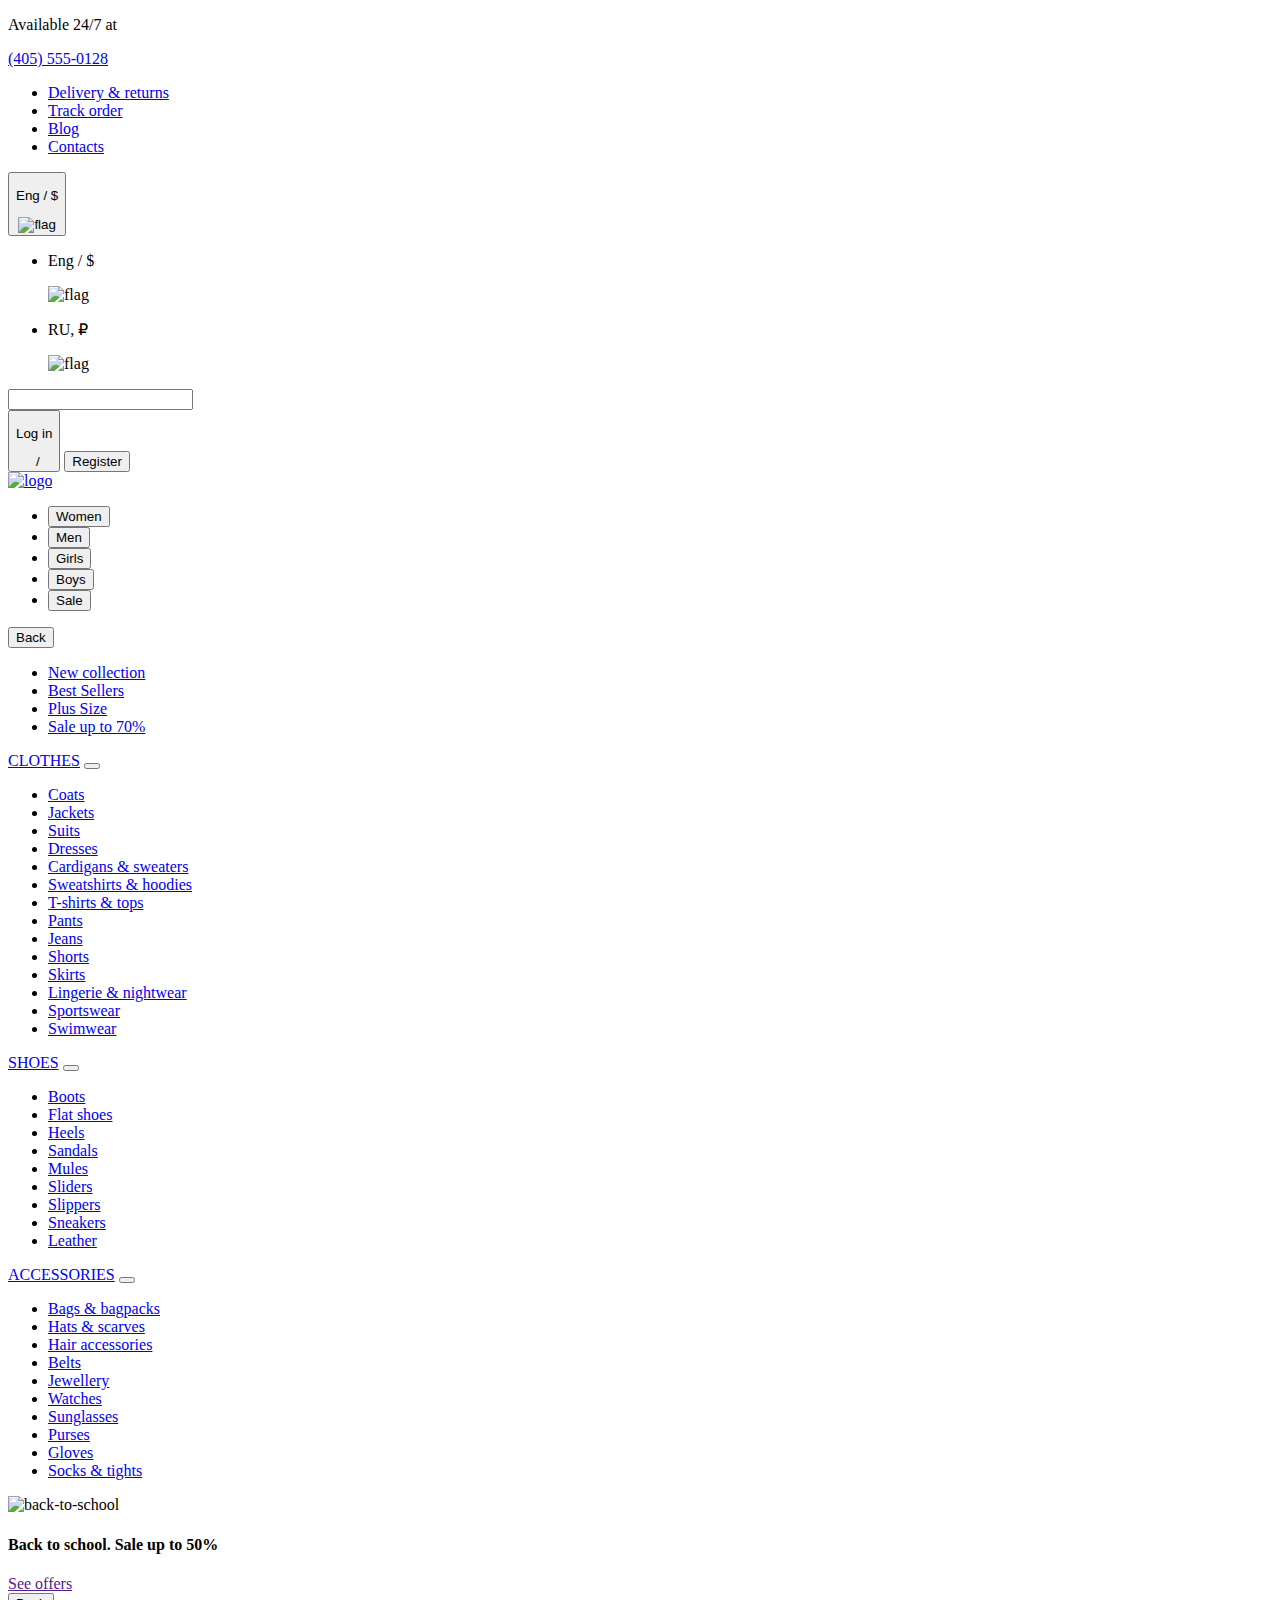
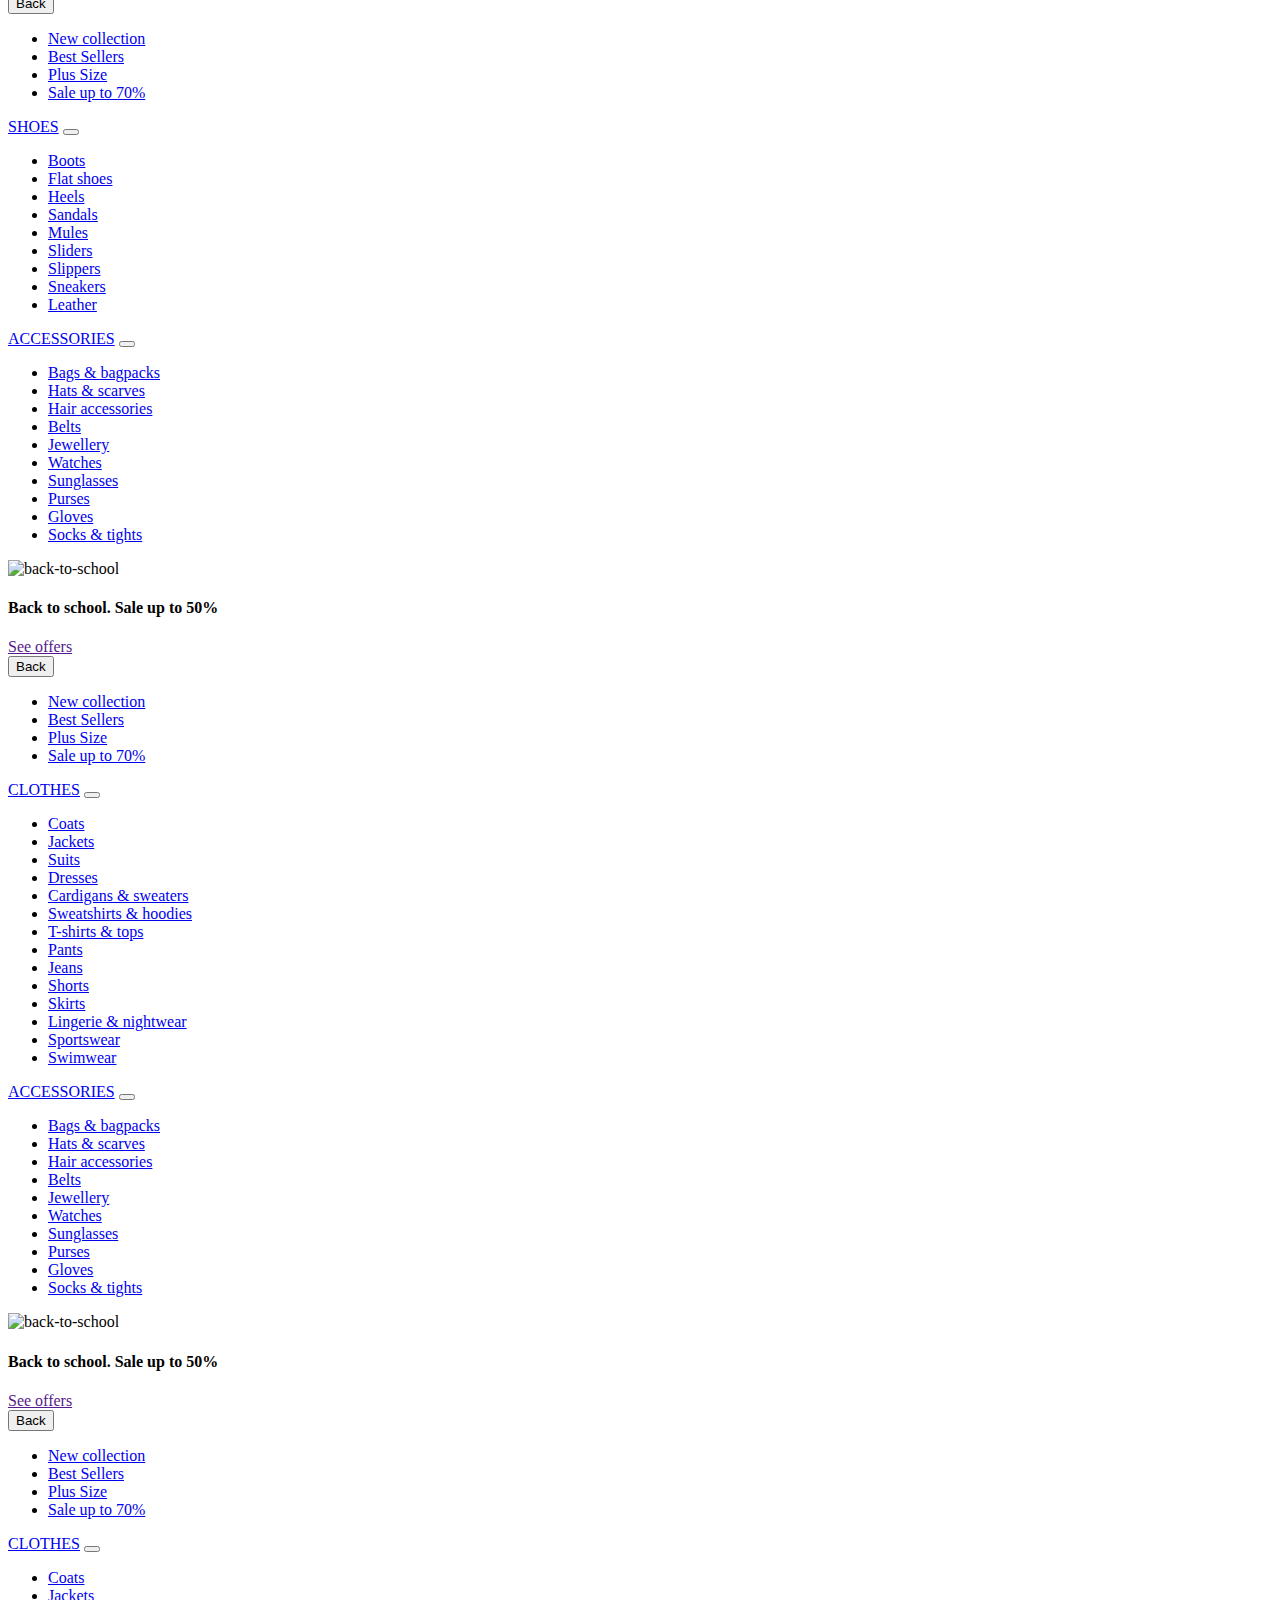
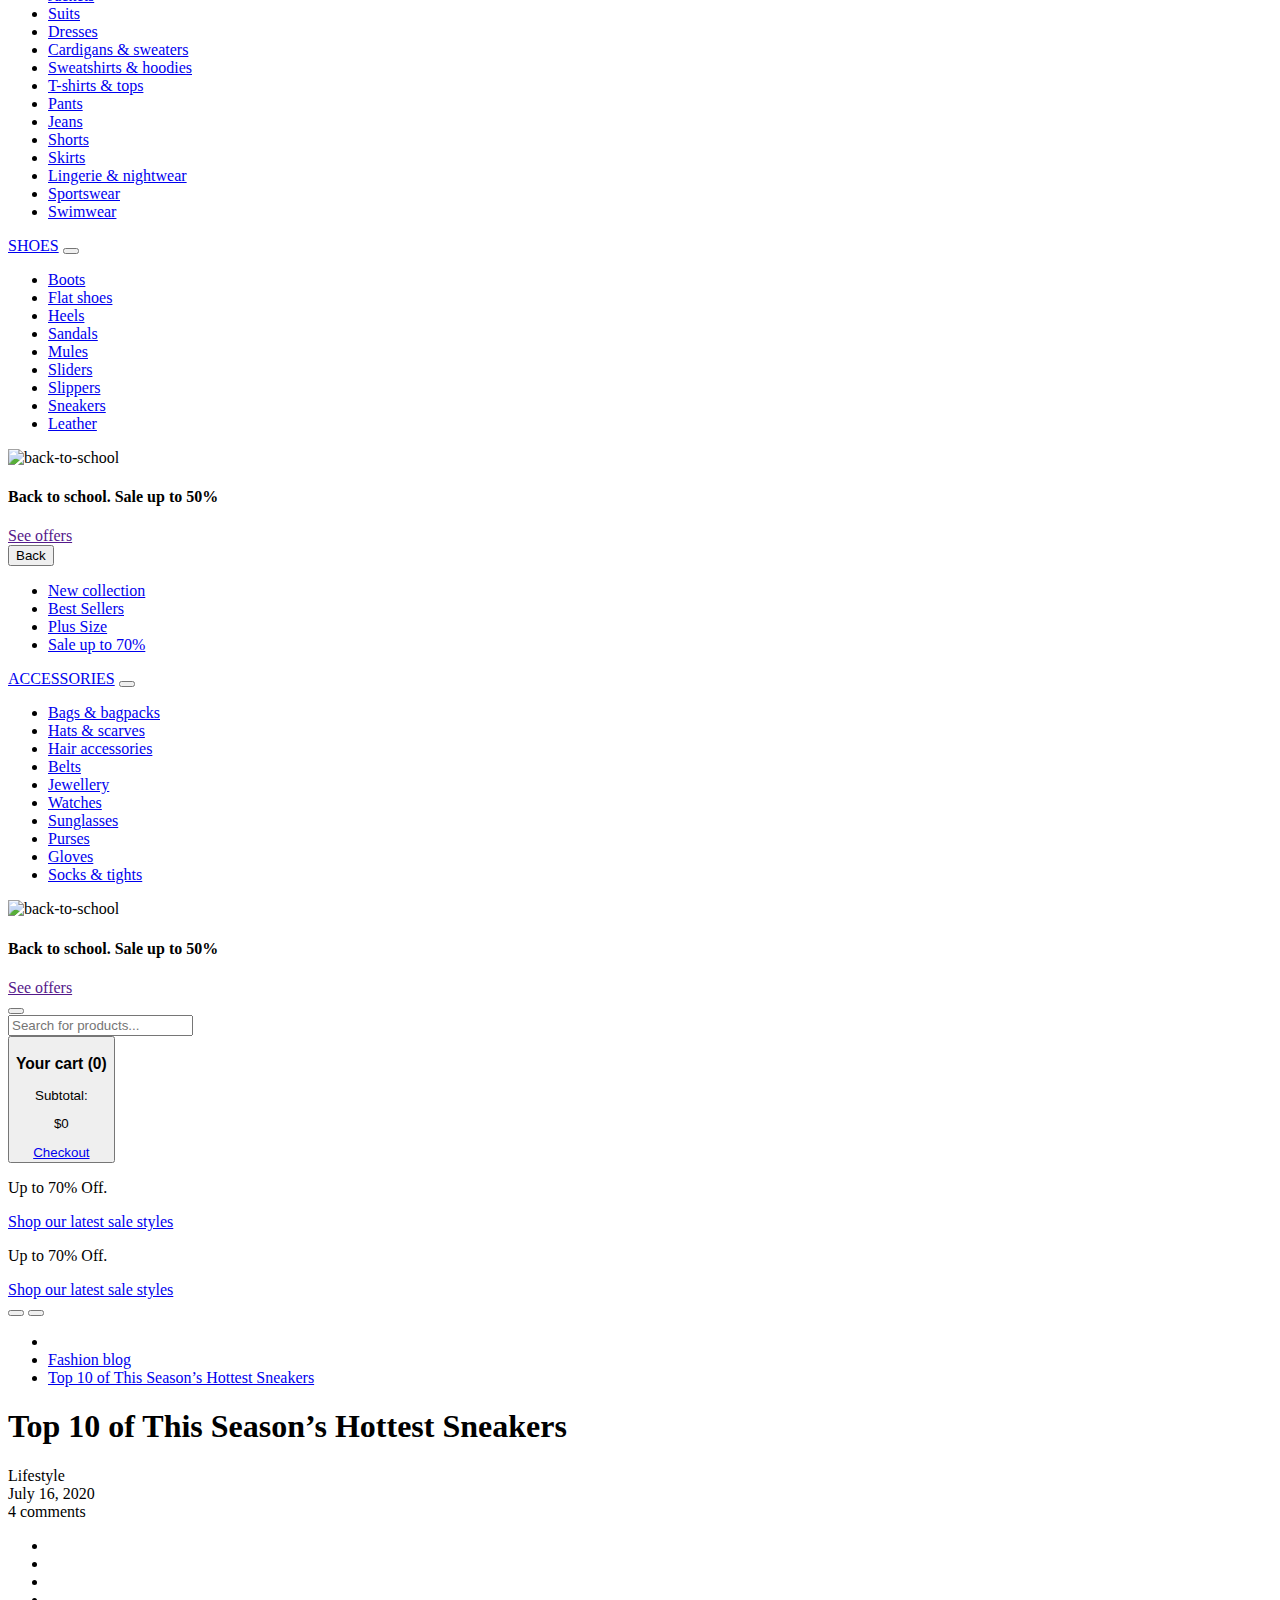
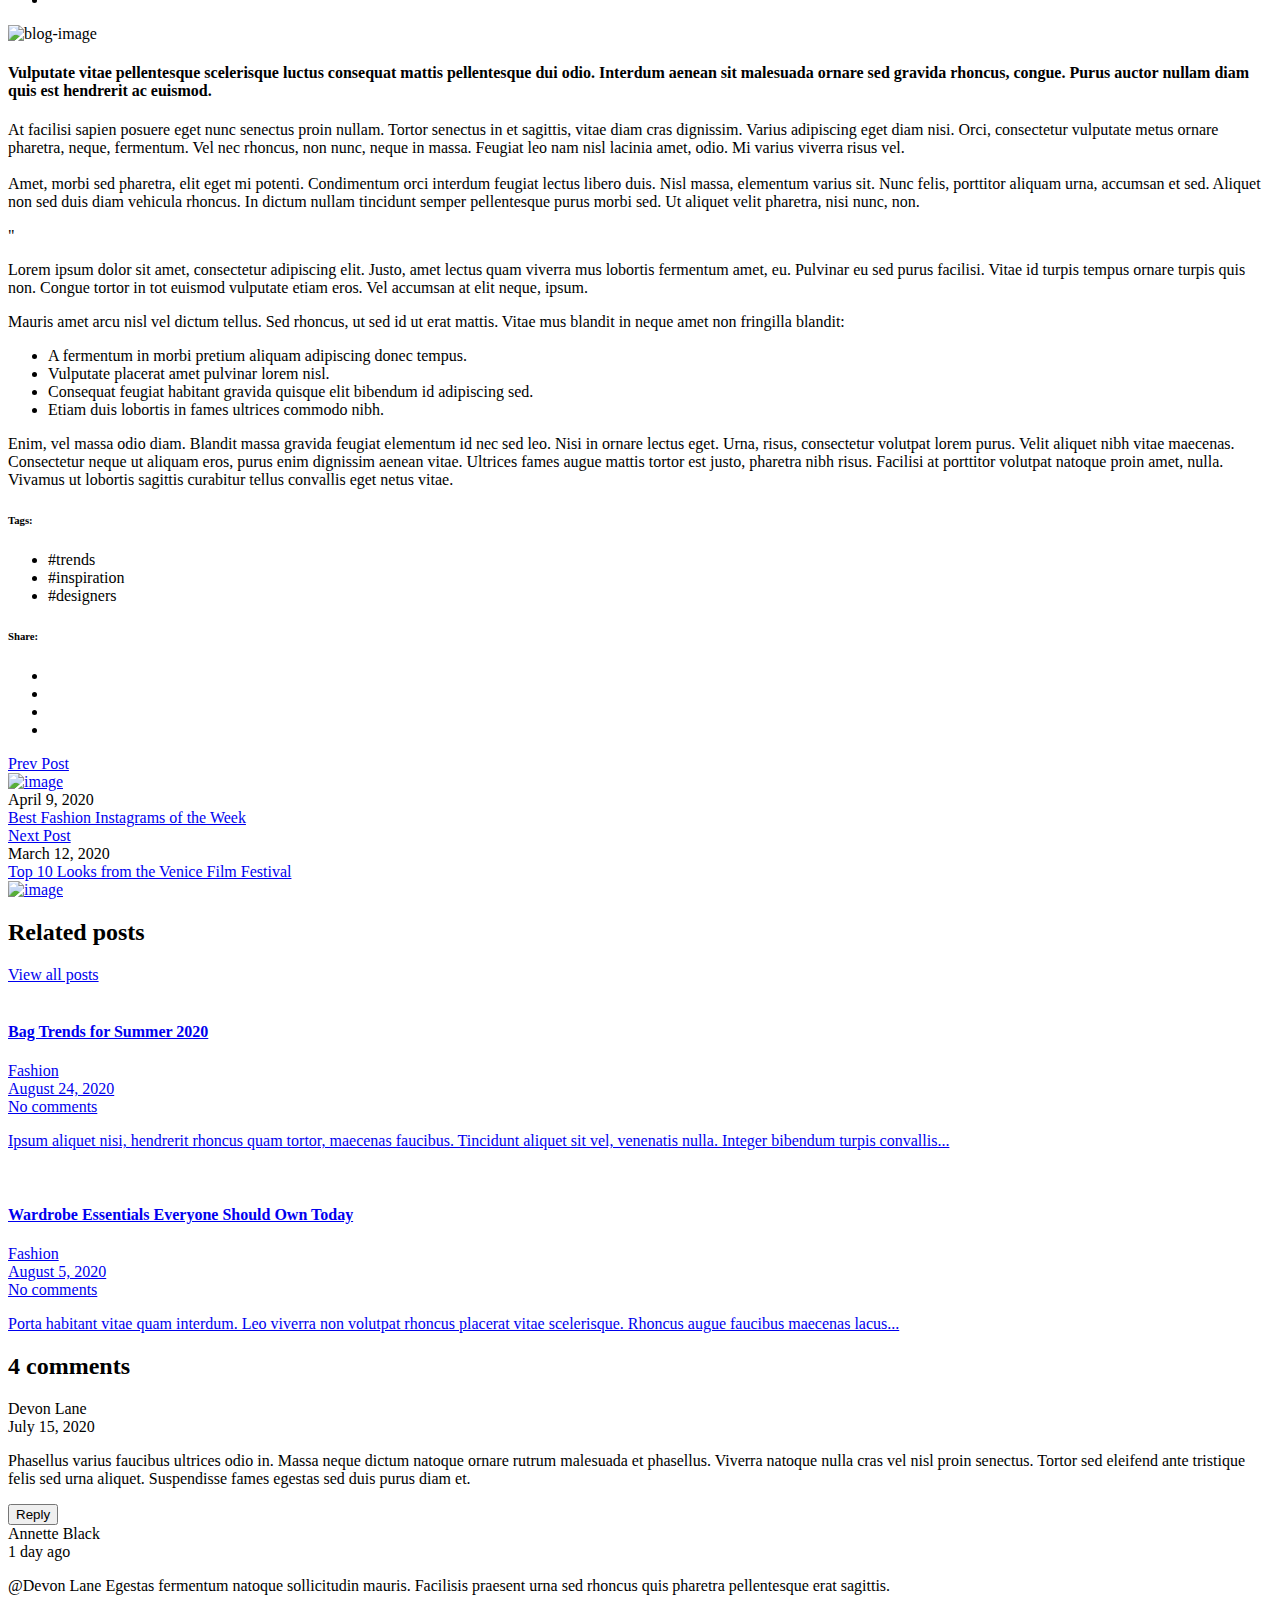
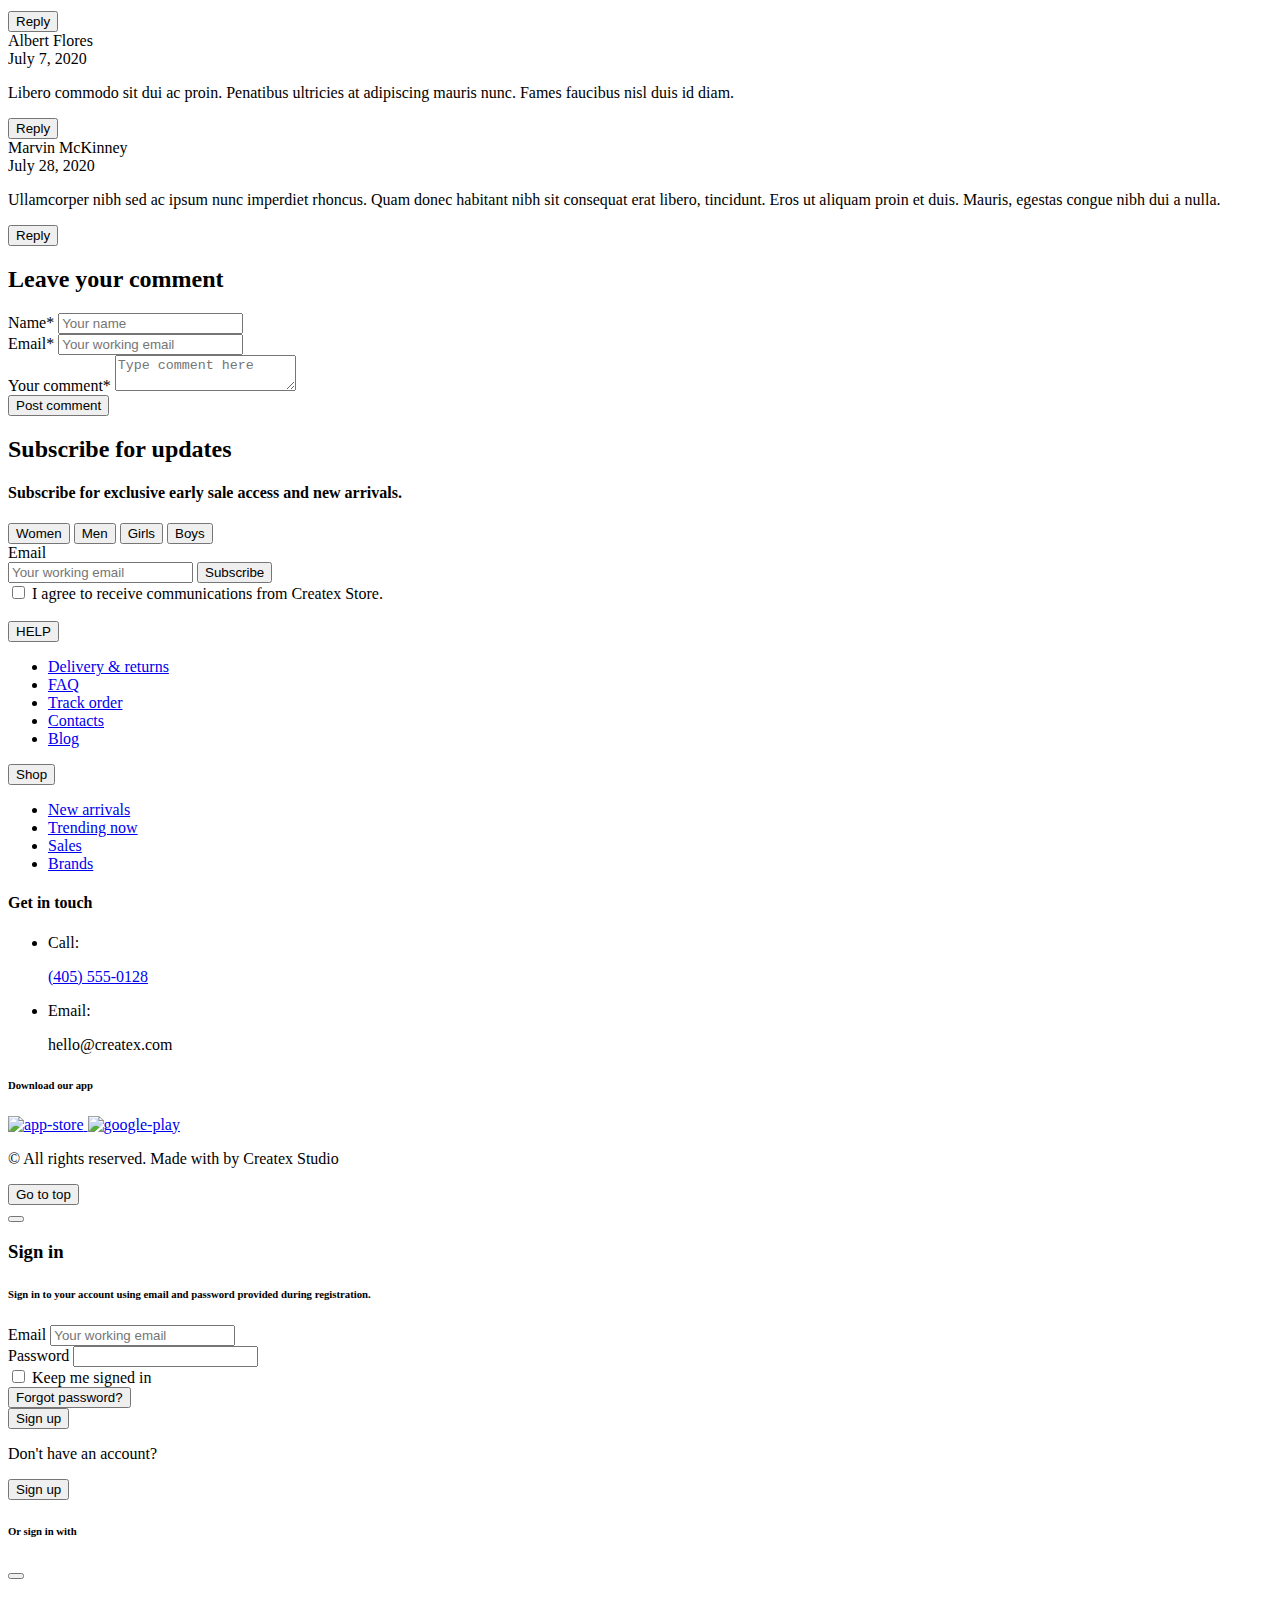
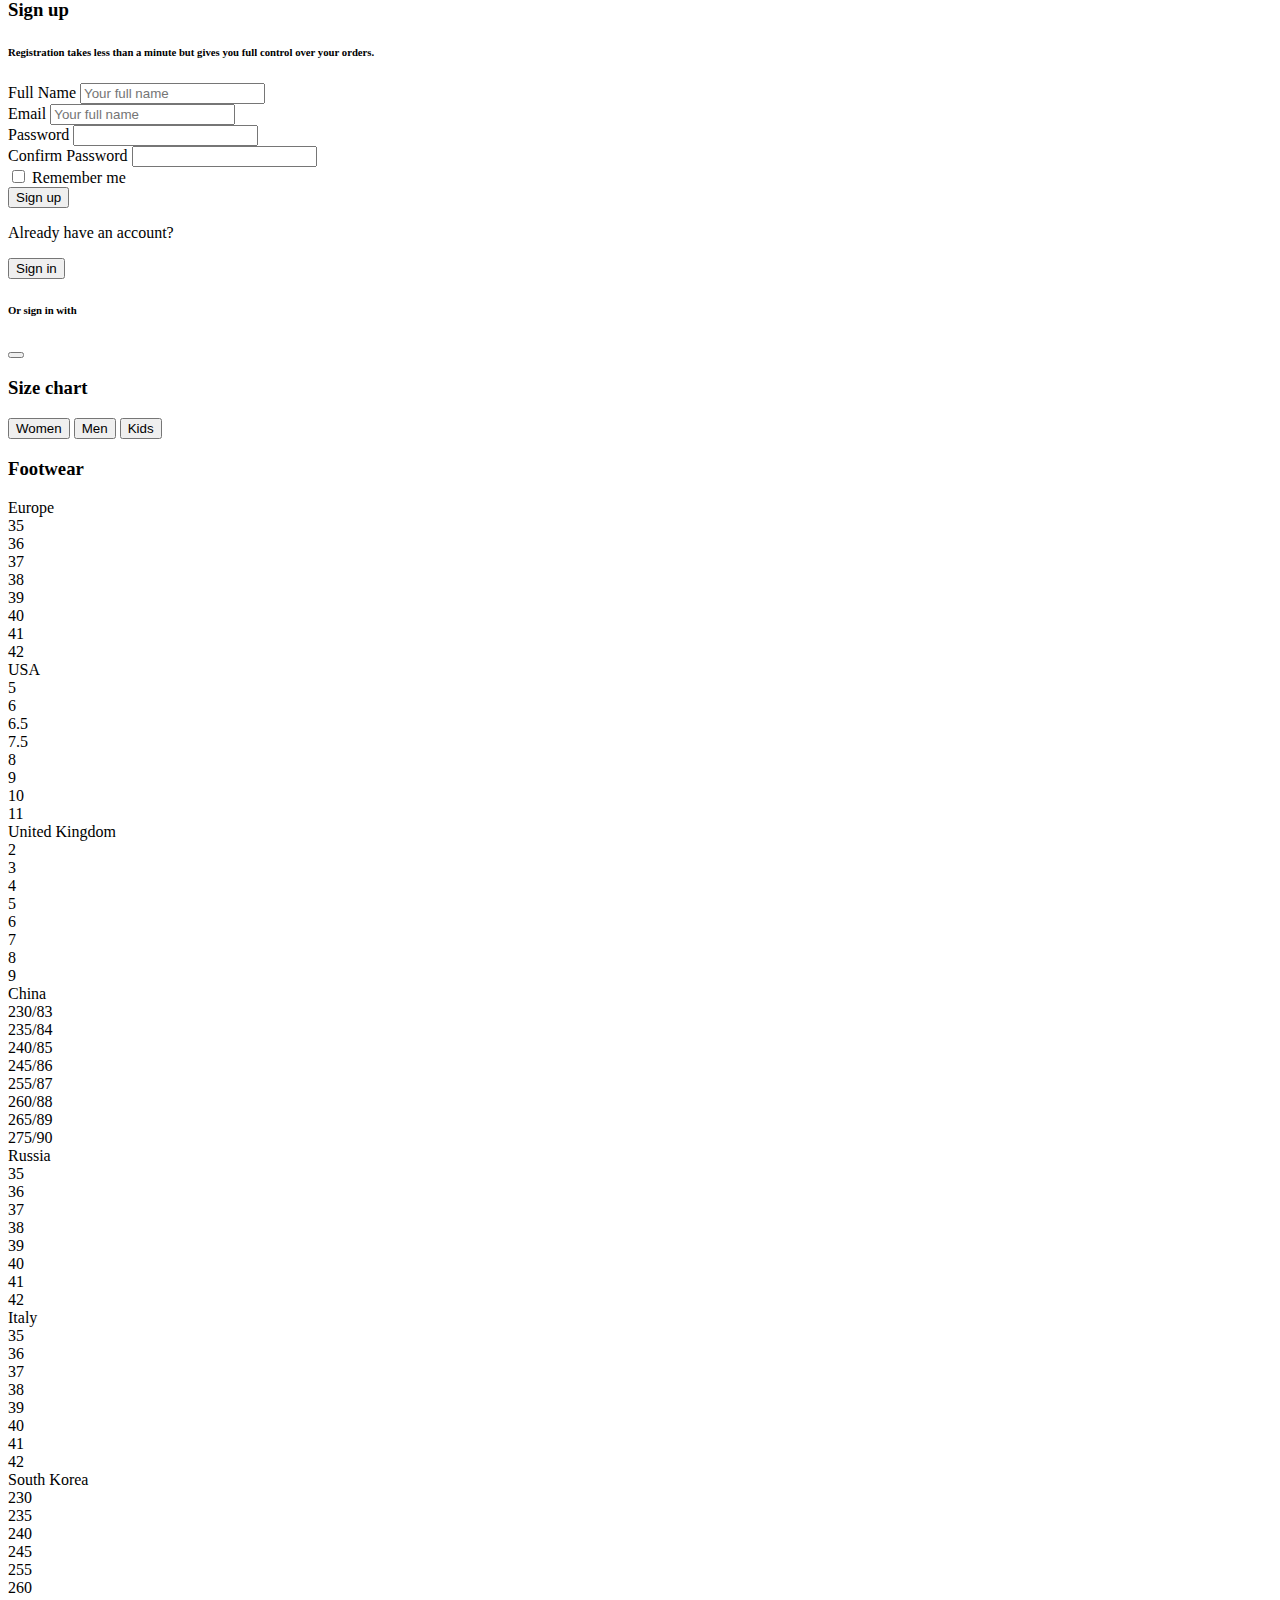
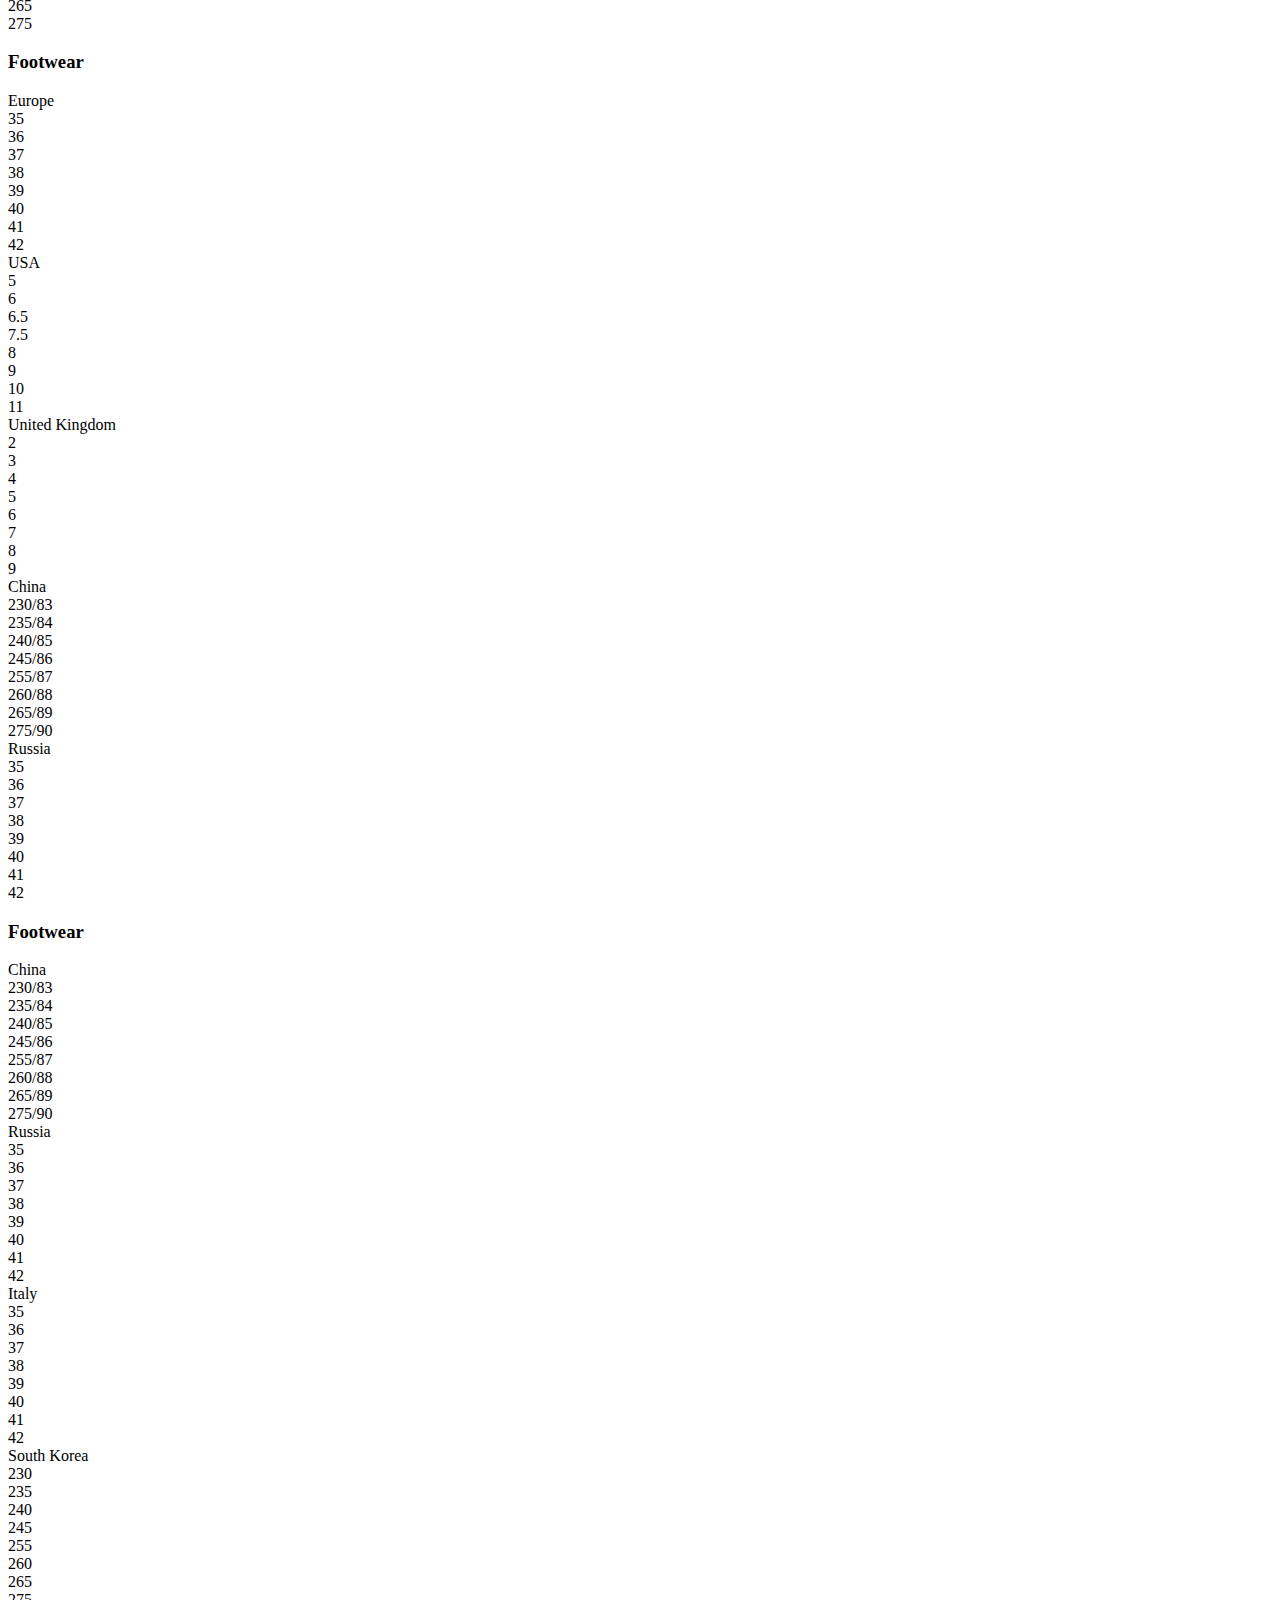
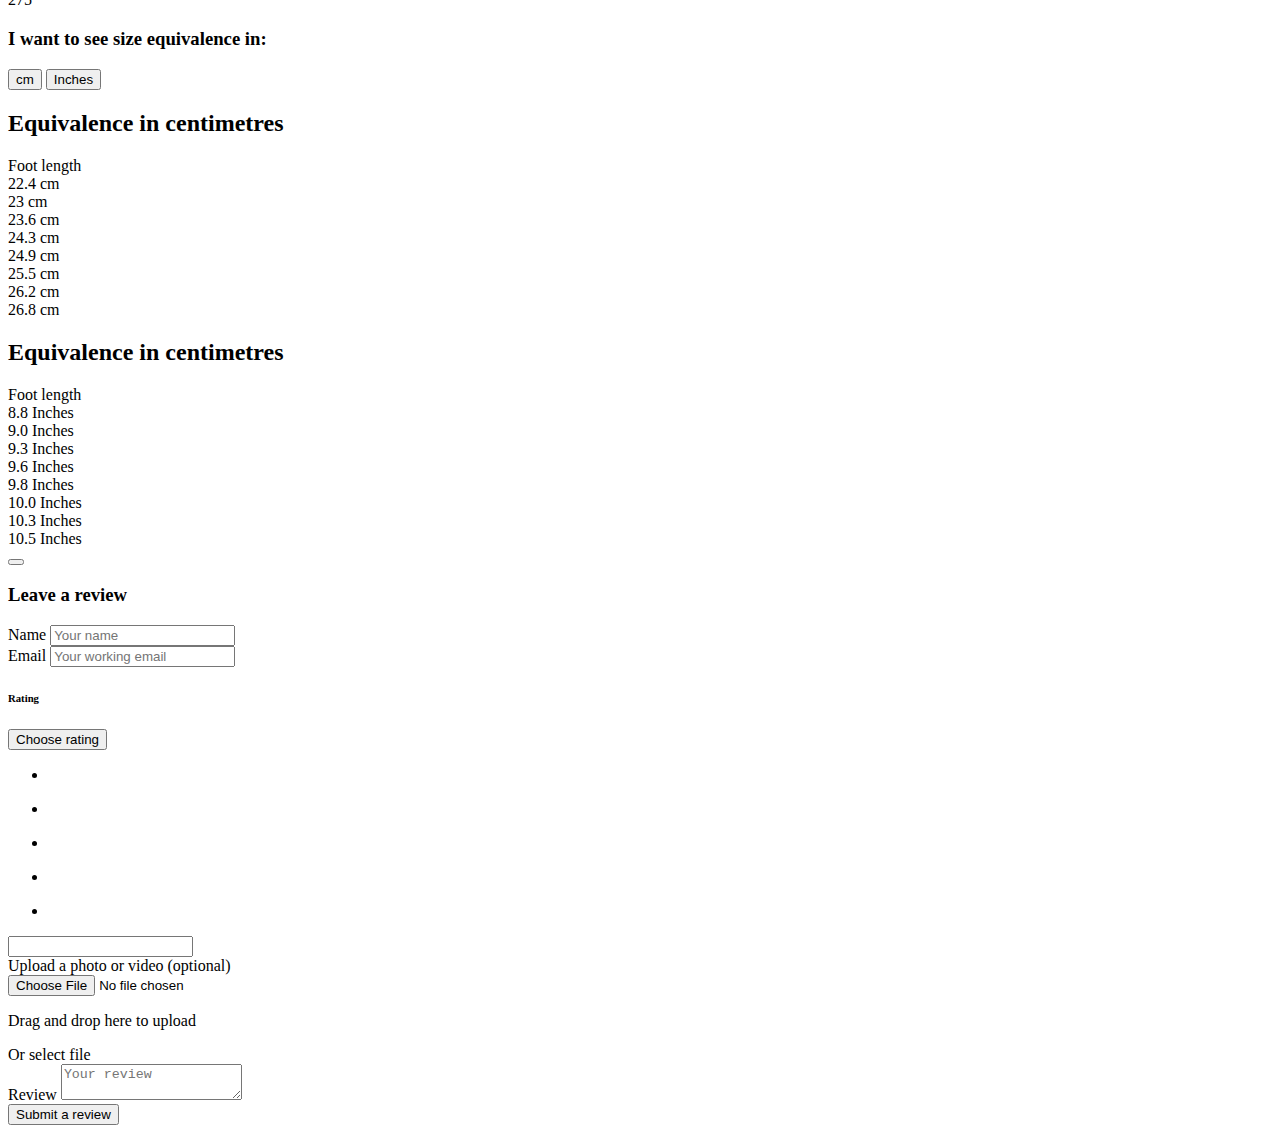
==== blog-item.html @ fd4af01e "Add files via upload" ====
<!DOCTYPE html>
<html lang="ru">

<head>
	<title>Главная</title>
	<meta charset="UTF-8">
	<meta name="format-detection" content="telephone=no">
	<!-- <style>body{opacity: 0;}</style> -->
	<link rel="stylesheet" href="css/style.min.css?_v=20230630232447">
	<link rel="shortcut icon" href="favicon.ico">
	<!-- <meta name="robots" content="noindex, nofollow"> -->
	<meta name="viewport" content="width=device-width, initial-scale=1.0">
</head>

<body>
	<div class="wrapper">
		<header class="header">
			<div class="header__top top-header">
				<div class="top-header__container">
					<div class="top-header__phone">
						<p class="top-header__text">Available 24/7 at</p>
						<a href="tel:4055550128" class="top-header__number">(405) 555-0128</a>
					</div>
					<nav class="top-header__menu">
						<ul data-da=".menu-header__list,992," class="top-header__list">
							<li class="top-header__item">
								<a href="dilivery.html">Delivery & returns</a>
							</li>
							<li class="top-header__item">
								<a href="track-order.html">Track order</a>
							</li>
							<li class="top-header__item"><a href="blog.html">Blog</a></li>
							<li class="top-header__item"><a href="contacts.html">Contacts</a></li>
						</ul>
					</nav>
					<div class="top-header__language">
						<div data-da=".menu-header__list,400," data-select class="top-header__select select-header">
							<button data-select-button type="button" class="select-header__button _icon-small-arrow">
								<p>Eng / $</p>
								<div class="top-header__image">
									<picture><source srcset="img/header/flag-usa.webp" type="image/webp"><img src="img/header/flag-usa.jpg" alt="flag" /></picture>
								</div>
							</button>
							<ul class="select-header__list">
								<li class="select-header__item" data-value="cleaner">
									<p>Eng / $</p>
									<div class="top-header__image">
										<picture><source srcset="img/header/flag-usa.webp" type="image/webp"><img src="img/header/flag-usa.jpg" alt="flag" /></picture>
									</div>
								</li>
								<li class="select-header__item" data-value="ru">
									<p>RU, ₽</p>
									<div class="top-header__image">
										<picture><source srcset="img/header/russia-flag.webp" type="image/webp"><img src="img/header/russia-flag.png" alt="flag" /></picture>
									</div>
								</li>
							</ul>
							<input data-select-input type="text" class="select-header__input select-form__input_hidden" value="" />
						</div>
					</div>
					<div class="top-header__join _icon-user">
						<button data-popup="#log-in" type="button" class="top-header__log-in">
							<p>Log in</p>
							&nbsp; /
						</button>
						<button data-popup="#sign-up" type="button" class="top-header__register">
							Register
						</button>
					</div>
				</div>
			</div>
			<div class="header__body body-header">
				<div class="body-header__container">
					<a href="index.html" class="body-header__image">
						<img src="img/header/logo.svg" alt="logo" />
					</a>
					<nav class="body-header__menu menu-header">
						<ul class="menu-header__list">
							<li data-menu-id="1" class="menu-header__item">
								<button type="button" class="menu-header__button">Women</button>
							</li>
							<li data-menu-id="2" class="menu-header__item">
								<button type="button" class="menu-header__button">Men</button>
							</li>
							<li data-menu-id="3" class="menu-header__item">
								<button type="button" class="menu-header__button">Girls</button>
							</li>
							<li data-menu-id="4" class="menu-header__item">
								<button type="button" class="menu-header__button">Boys</button>
							</li>
							<li data-menu-id="5" class="menu-header__item menu-header__item_sale">
								<button type="button" class="menu-header__button">Sale</button>
							</li>
						</ul>
						<div data-submenu="1" class="menu-header__submenu submenu-header">
							<button class="submenu-header__close _icon-arrow">Back</button>
							<div class="submenu-header__container">
								<div class="submenu-header__content">
									<div class="submenu-header__nav nav-submenu">
										<ul class="nav-submenu__list">
											<li class="nav-submenu__item">
												<a href="catalog.html">New collection</a>
											</li>
											<li class="nav-submenu__item">
												<a href="catalog.html">Best Sellers</a>
											</li>
											<li class="nav-submenu__item">
												<a href="catalog.html">Plus Size</a>
											</li>
											<li class="nav-submenu__item nav-submenu__item_sale">
												<a href="catalog.html">Sale up to 70%</a>
											</li>
										</ul>
									</div>
									<div data-spollers="992,max" class="submenu-header__body">
										<div class="submenu-header__clothes">
											<a href="catalog.html" class="submenu-header__title">CLOTHES</a>
											<button data-spoller class="submenu-header__arrow _icon-small-arrow"></button>
											<div class="submenu-header__category">
												<ul class="submenu-header__list">
													<li class="submenu-header__item">
														<a href="catalog.html">Coats</a>
													</li>
													<li class="submenu-header__item">
														<a href="catalog.html">Jackets</a>
													</li>
													<li class="submenu-header__item">
														<a href="catalog.html">Suits</a>
													</li>
													<li class="submenu-header__item">
														<a href="catalog.html">Dresses </a>
													</li>
													<li class="submenu-header__item">
														<a href="catalog.html">Cardigans & sweaters</a>
													</li>
													<li class="submenu-header__item">
														<a href="catalog.html">Sweatshirts & hoodies</a>
													</li>
													<li class="submenu-header__item">
														<a href="catalog.html">T-shirts & tops</a>
													</li>
													<li class="submenu-header__item">
														<a href="catalog.html">Pants</a>
													</li>
													<li class="submenu-header__item">
														<a href="catalog.html">Jeans</a>
													</li>
													<li class="submenu-header__item">
														<a href="catalog.html">Shorts</a>
													</li>
													<li class="submenu-header__item">
														<a href="catalog.html">Skirts</a>
													</li>
													<li class="submenu-header__item">
														<a href="catalog.html">Lingerie & nightwear</a>
													</li>
													<li class="submenu-header__item">
														<a href="catalog.html">Sportswear</a>
													</li>
													<li class="submenu-header__item">
														<a href="catalog.html">Swimwear</a>
													</li>
												</ul>
											</div>
										</div>
									</div>
									<div data-spollers="992,max" class="submenu-header__body">
										<div class="submenu-header__clothes">
											<a href="catalog.html" class="submenu-header__title">SHOES</a>
											<button data-spoller class="submenu-header__arrow _icon-small-arrow"></button>
											<div class="submenu-header__category">
												<ul class="submenu-header__list">
													<li class="submenu-header__item">
														<a href="catalog.html">Boots</a>
													</li>
													<li class="submenu-header__item">
														<a href="catalog.html">Flat shoes</a>
													</li>
													<li class="submenu-header__item">
														<a href="catalog.html">Heels</a>
													</li>
													<li class="submenu-header__item">
														<a href="catalog.html">Sandals </a>
													</li>
													<li class="submenu-header__item">
														<a href="catalog.html">Mules</a>
													</li>
													<li class="submenu-header__item">
														<a href="catalog.html">Sliders</a>
													</li>
													<li class="submenu-header__item">
														<a href="catalog.html">Slippers</a>
													</li>
													<li class="submenu-header__item">
														<a href="catalog.html">Sneakers</a>
													</li>
													<li class="submenu-header__item">
														<a href="#">Leather</a>
													</li>
												</ul>
											</div>
										</div>
									</div>
									<div data-spollers="992,max" class="submenu-header__body">
										<div class="submenu-header__clothes">
											<a href="catalog.html" class="submenu-header__title">ACCESSORIES</a>
											<button data-spoller class="submenu-header__arrow _icon-small-arrow"></button>
											<div class="submenu-header__category">
												<ul class="submenu-header__list">
													<li class="submenu-header__item">
														<a href="catalog.html">Bags & bagpacks</a>
													</li>
													<li class="submenu-header__item">
														<a href="catalog.html">Hats & scarves</a>
													</li>
													<li class="submenu-header__item">
														<a href="catalog.html">Hair accessories</a>
													</li>
													<li class="submenu-header__item">
														<a href="catalog.html">Belts </a>
													</li>
													<li class="submenu-header__item">
														<a href="catalog.html">Jewellery</a>
													</li>
													<li class="submenu-header__item">
														<a href="catalog.html">Watches</a>
													</li>
													<li class="submenu-header__item">
														<a href="catalog.html">Sunglasses</a>
													</li>
													<li class="submenu-header__item">
														<a href="catalog.html">Purses</a>
													</li>
													<li class="submenu-header__item">
														<a href="catalog.html">Gloves</a>
													</li>
													<li class="submenu-header__item">
														<a href="catalog.html">Socks & tights</a>
													</li>
												</ul>
											</div>
										</div>
									</div>
								</div>
								<div class="submenu-header__offers offers-submenu">
									<div class="offers-submenu__image offers-submenu__image-ibg">
										<picture><source srcset="img/header/back-to-school.webp" type="image/webp"><img src="img/header/back-to-school.jpg" alt="back-to-school" /></picture>
									</div>
									<h4 class="offers-submenu__title">
										Back to school. Sale up to 50%
									</h4>
									<a href="" class="offers-submenu__button _button-border _icon-arrow">See offers</a>
								</div>
							</div>
						</div>
						<div data-submenu="2" class="menu-header__submenu submenu-header">
							<button class="submenu-header__close _icon-arrow">Back</button>
							<div class="submenu-header__container">
								<div class="submenu-header__content">
									<div class="submenu-header__nav nav-submenu">
										<ul class="nav-submenu__list">
											<li class="nav-submenu__item">
												<a href="catalog.html">New collection</a>
											</li>
											<li class="nav-submenu__item">
												<a href="catalog.html">Best Sellers</a>
											</li>
											<li class="nav-submenu__item">
												<a href="catalog.html">Plus Size</a>
											</li>
											<li class="nav-submenu__item nav-submenu__item_sale">
												<a href="catalog.html">Sale up to 70%</a>
											</li>
										</ul>
									</div>

									<div data-spollers="992,max" class="submenu-header__body">
										<div class="submenu-header__clothes">
											<a href="catalog.html" class="submenu-header__title">SHOES</a>
											<button data-spoller class="submenu-header__arrow _icon-small-arrow"></button>
											<div class="submenu-header__category">
												<ul class="submenu-header__list">
													<li class="submenu-header__item">
														<a href="catalog.html">Boots</a>
													</li>
													<li class="submenu-header__item">
														<a href="catalog.html">Flat shoes</a>
													</li>
													<li class="submenu-header__item">
														<a href="catalog.html">Heels</a>
													</li>
													<li class="submenu-header__item">
														<a href="catalog.html">Sandals </a>
													</li>
													<li class="submenu-header__item">
														<a href="catalog.html">Mules</a>
													</li>
													<li class="submenu-header__item">
														<a href="catalog.html">Sliders</a>
													</li>
													<li class="submenu-header__item">
														<a href="catalog.html">Slippers</a>
													</li>
													<li class="submenu-header__item">
														<a href="catalog.html">Sneakers</a>
													</li>
													<li class="submenu-header__item">
														<a href="catalog.html">Leather</a>
													</li>
												</ul>
											</div>
										</div>
									</div>
									<div data-spollers="992,max" class="submenu-header__body">
										<div class="submenu-header__clothes">
											<a href="catalog.html" class="submenu-header__title">ACCESSORIES</a>
											<button data-spoller class="submenu-header__arrow _icon-small-arrow"></button>
											<div class="submenu-header__category">
												<ul class="submenu-header__list">
													<li class="submenu-header__item">
														<a href="catalog.html">Bags & bagpacks</a>
													</li>
													<li class="submenu-header__item">
														<a href="catalog.html">Hats & scarves</a>
													</li>
													<li class="submenu-header__item">
														<a href="catalog.html">Hair accessories</a>
													</li>
													<li class="submenu-header__item">
														<a href="catalog.html">Belts </a>
													</li>
													<li class="submenu-header__item">
														<a href="catalog.html">Jewellery</a>
													</li>
													<li class="submenu-header__item">
														<a href="catalog.html">Watches</a>
													</li>
													<li class="submenu-header__item">
														<a href="catalog.html">Sunglasses</a>
													</li>
													<li class="submenu-header__item">
														<a href="catalog.html">Purses</a>
													</li>
													<li class="submenu-header__item">
														<a href="catalog.html">Gloves</a>
													</li>
													<li class="submenu-header__item">
														<a href="catalog.html">Socks & tights</a>
													</li>
												</ul>
											</div>
										</div>
									</div>
								</div>
								<div class="submenu-header__offers offers-submenu">
									<div class="offers-submenu__image offers-submenu__image-ibg">
										<picture><source srcset="img/header/back-to-school.webp" type="image/webp"><img src="img/header/back-to-school.jpg" alt="back-to-school" /></picture>
									</div>
									<h4 class="offers-submenu__title">
										Back to school. Sale up to 50%
									</h4>
									<a href="" class="offers-submenu__button _button-border _icon-arrow">See offers</a>
								</div>
							</div>
						</div>
						<div data-submenu="3" class="menu-header__submenu submenu-header">
							<button class="submenu-header__close _icon-arrow">Back</button>
							<div class="submenu-header__container">
								<div class="submenu-header__content">
									<div class="submenu-header__nav nav-submenu">
										<ul class="nav-submenu__list">
											<li class="nav-submenu__item">
												<a href="catalog.html">New collection</a>
											</li>
											<li class="nav-submenu__item">
												<a href="catalog.html">Best Sellers</a>
											</li>
											<li class="nav-submenu__item">
												<a href="catalog.html">Plus Size</a>
											</li>
											<li class="nav-submenu__item nav-submenu__item_sale">
												<a href="catalog.html">Sale up to 70%</a>
											</li>
										</ul>
									</div>
									<div data-spollers="992,max" class="submenu-header__body">
										<div class="submenu-header__clothes">
											<a href="catalog.html" class="submenu-header__title">CLOTHES</a>
											<button data-spoller class="submenu-header__arrow _icon-small-arrow"></button>
											<div class="submenu-header__category">
												<ul class="submenu-header__list">
													<li class="submenu-header__item">
														<a href="catalog.html">Coats</a>
													</li>
													<li class="submenu-header__item">
														<a href="catalog.html">Jackets</a>
													</li>
													<li class="submenu-header__item">
														<a href="catalog.html">Suits</a>
													</li>
													<li class="submenu-header__item">
														<a href="catalog.html">Dresses </a>
													</li>
													<li class="submenu-header__item">
														<a href="catalog.html">Cardigans & sweaters</a>
													</li>
													<li class="submenu-header__item">
														<a href="catalog.html">Sweatshirts & hoodies</a>
													</li>
													<li class="submenu-header__item">
														<a href="catalog.html">T-shirts & tops</a>
													</li>
													<li class="submenu-header__item">
														<a href="catalog.html">Pants</a>
													</li>
													<li class="submenu-header__item">
														<a href="catalog.html">Jeans</a>
													</li>
													<li class="submenu-header__item">
														<a href="catalog.html">Shorts</a>
													</li>
													<li class="submenu-header__item">
														<a href="catalog.html">Skirts</a>
													</li>
													<li class="submenu-header__item">
														<a href="catalog.html">Lingerie & nightwear</a>
													</li>
													<li class="submenu-header__item">
														<a href="catalog.html">Sportswear</a>
													</li>
													<li class="submenu-header__item">
														<a href="catalog.html">Swimwear</a>
													</li>
												</ul>
											</div>
										</div>
									</div>

									<div data-spollers="992,max" class="submenu-header__body">
										<div class="submenu-header__clothes">
											<a href="catalog.html" class="submenu-header__title">ACCESSORIES</a>
											<button data-spoller class="submenu-header__arrow _icon-small-arrow"></button>
											<div class="submenu-header__category">
												<ul class="submenu-header__list">
													<li class="submenu-header__item">
														<a href="catalog.html">Bags & bagpacks</a>
													</li>
													<li class="submenu-header__item">
														<a href="catalog.html">Hats & scarves</a>
													</li>
													<li class="submenu-header__item">
														<a href="catalog.html">Hair accessories</a>
													</li>
													<li class="submenu-header__item">
														<a href="catalog.html">Belts </a>
													</li>
													<li class="submenu-header__item">
														<a href="catalog.html">Jewellery</a>
													</li>
													<li class="submenu-header__item">
														<a href="catalog.html">Watches</a>
													</li>
													<li class="submenu-header__item">
														<a href="catalog.html">Sunglasses</a>
													</li>
													<li class="submenu-header__item">
														<a href="catalog.html">Purses</a>
													</li>
													<li class="submenu-header__item">
														<a href="catalog.html">Gloves</a>
													</li>
													<li class="submenu-header__item">
														<a href="catalog.html">Socks & tights</a>
													</li>
												</ul>
											</div>
										</div>
									</div>
								</div>
								<div class="submenu-header__offers offers-submenu">
									<div class="offers-submenu__image offers-submenu__image-ibg">
										<picture><source srcset="img/header/back-to-school.webp" type="image/webp"><img src="img/header/back-to-school.jpg" alt="back-to-school" /></picture>
									</div>
									<h4 class="offers-submenu__title">
										Back to school. Sale up to 50%
									</h4>
									<a href="" class="offers-submenu__button _button-border _icon-arrow">See offers</a>
								</div>
							</div>
						</div>
						<div data-submenu="4" class="menu-header__submenu submenu-header">
							<button class="submenu-header__close _icon-arrow">Back</button>
							<div class="submenu-header__container">
								<div class="submenu-header__content">
									<div class="submenu-header__nav nav-submenu">
										<ul class="nav-submenu__list">
											<li class="nav-submenu__item">
												<a href="catalog.html">New collection</a>
											</li>
											<li class="nav-submenu__item">
												<a href="catalog.html">Best Sellers</a>
											</li>
											<li class="nav-submenu__item">
												<a href="catalog.html">Plus Size</a>
											</li>
											<li class="nav-submenu__item nav-submenu__item_sale">
												<a href="catalog.html">Sale up to 70%</a>
											</li>
										</ul>
									</div>
									<div data-spollers="992,max" class="submenu-header__body">
										<div class="submenu-header__clothes">
											<a href="catalog.html" class="submenu-header__title">CLOTHES</a>
											<button data-spoller class="submenu-header__arrow _icon-small-arrow"></button>
											<div class="submenu-header__category">
												<ul class="submenu-header__list">
													<li class="submenu-header__item">
														<a href="catalog.html">Coats</a>
													</li>
													<li class="submenu-header__item">
														<a href="catalog.html">Jackets</a>
													</li>
													<li class="submenu-header__item">
														<a href="catalog.html">Suits</a>
													</li>
													<li class="submenu-header__item">
														<a href="catalog.html">Dresses </a>
													</li>
													<li class="submenu-header__item">
														<a href="catalog.html">Cardigans & sweaters</a>
													</li>
													<li class="submenu-header__item">
														<a href="catalog.html">Sweatshirts & hoodies</a>
													</li>
													<li class="submenu-header__item">
														<a href="catalog.html">T-shirts & tops</a>
													</li>
													<li class="submenu-header__item">
														<a href="catalog.html">Pants</a>
													</li>
													<li class="submenu-header__item">
														<a href="catalog.html">Jeans</a>
													</li>
													<li class="submenu-header__item">
														<a href="catalog.html">Shorts</a>
													</li>
													<li class="submenu-header__item">
														<a href="catalog.html">Skirts</a>
													</li>
													<li class="submenu-header__item">
														<a href="catalog.html">Lingerie & nightwear</a>
													</li>
													<li class="submenu-header__item">
														<a href="catalog.html">Sportswear</a>
													</li>
													<li class="submenu-header__item">
														<a href="catalog.html">Swimwear</a>
													</li>
												</ul>
											</div>
										</div>
									</div>
									<div data-spollers="992,max" class="submenu-header__body">
										<div class="submenu-header__clothes">
											<a href="catalog.html" class="submenu-header__title">SHOES</a>
											<button data-spoller class="submenu-header__arrow _icon-small-arrow"></button>
											<div class="submenu-header__category">
												<ul class="submenu-header__list">
													<li class="submenu-header__item">
														<a href="catalog.html">Boots</a>
													</li>
													<li class="submenu-header__item">
														<a href="catalog.html">Flat shoes</a>
													</li>
													<li class="submenu-header__item">
														<a href="catalog.html">Heels</a>
													</li>
													<li class="submenu-header__item">
														<a href="catalog.html">Sandals </a>
													</li>
													<li class="submenu-header__item">
														<a href="catalog.html">Mules</a>
													</li>
													<li class="submenu-header__item">
														<a href="catalog.html">Sliders</a>
													</li>
													<li class="submenu-header__item">
														<a href="catalog.html">Slippers</a>
													</li>
													<li class="submenu-header__item">
														<a href="catalog.html">Sneakers</a>
													</li>
													<li class="submenu-header__item">
														<a href="catalog.html">Leather</a>
													</li>
												</ul>
											</div>
										</div>
									</div>
								</div>
								<div class="submenu-header__offers offers-submenu">
									<div class="offers-submenu__image offers-submenu__image-ibg">
										<picture><source srcset="img/header/back-to-school.webp" type="image/webp"><img src="img/header/back-to-school.jpg" alt="back-to-school" /></picture>
									</div>
									<h4 class="offers-submenu__title">
										Back to school. Sale up to 50%
									</h4>
									<a href="" class="offers-submenu__button _button-border _icon-arrow">See offers</a>
								</div>
							</div>
						</div>
						<div data-submenu="5" class="menu-header__submenu submenu-header">
							<button class="submenu-header__close _icon-arrow">Back</button>
							<div class="submenu-header__container">
								<div class="submenu-header__content">
									<div class="submenu-header__nav nav-submenu">
										<ul class="nav-submenu__list">
											<li class="nav-submenu__item">
												<a href="catalog.html">New collection</a>
											</li>
											<li class="nav-submenu__item">
												<a href="catalog.html">Best Sellers</a>
											</li>
											<li class="nav-submenu__item">
												<a href="catalog.html">Plus Size</a>
											</li>
											<li class="nav-submenu__item nav-submenu__item_sale">
												<a href="catalog.html">Sale up to 70%</a>
											</li>
										</ul>
									</div>

									<div data-spollers="992,max" class="submenu-header__body">
										<div class="submenu-header__clothes">
											<a href="catalog.html" class="submenu-header__title">ACCESSORIES</a>
											<button data-spoller class="submenu-header__arrow _icon-small-arrow"></button>
											<div class="submenu-header__category">
												<ul class="submenu-header__list">
													<li class="submenu-header__item">
														<a href="catalog.html">Bags & bagpacks</a>
													</li>
													<li class="submenu-header__item">
														<a href="catalog.html">Hats & scarves</a>
													</li>
													<li class="submenu-header__item">
														<a href="catalog.html">Hair accessories</a>
													</li>
													<li class="submenu-header__item">
														<a href="catalog.html">Belts </a>
													</li>
													<li class="submenu-header__item">
														<a href="catalog.html">Jewellery</a>
													</li>
													<li class="submenu-header__item">
														<a href="catalog.html">Watches</a>
													</li>
													<li class="submenu-header__item">
														<a href="catalog.html">Sunglasses</a>
													</li>
													<li class="submenu-header__item">
														<a href="catalog.html">Purses</a>
													</li>
													<li class="submenu-header__item">
														<a href="catalog.html">Gloves</a>
													</li>
													<li class="submenu-header__item">
														<a href="catalog.html">Socks & tights</a>
													</li>
												</ul>
											</div>
										</div>
									</div>
								</div>
								<div class="submenu-header__offers offers-submenu">
									<div class="offers-submenu__image offers-submenu__image-ibg">
										<picture><source srcset="img/header/back-to-school.webp" type="image/webp"><img src="img/header/back-to-school.jpg" alt="back-to-school" /></picture>
									</div>
									<h4 class="offers-submenu__title">
										Back to school. Sale up to 50%
									</h4>
									<a href="" class="offers-submenu__button _button-border _icon-arrow">See offers</a>
								</div>
							</div>
						</div>
					</nav>
					<div class="body-header__search search-header">
						<button type="button" class="search-header__icon _icon-search"></button>
						<form action="#" class="search-header__form _icon-search">
							<input autocomplete="off" type="text" name="form[]" data-error="Ошибка" placeholder="Search for products..." class="search-header__input" />
						</form>
					</div>
					<div class="body-header__purchase purchase">
						<a href="wishlist.html" type="button" class="purchase__favourite _icon-favourite"></a>
						<button type="button" class="purchase__cart cart-purchase _icon-cart">
							<div class="cart-purchase__wrapper">
								<div class="cart-purchase__menu">
									<h3 class="cart-purchase__title">Your cart (<span>0</span>)</h3>
									<div class="cart-purchase__close _icon-close"></div>
									<div class="cart-purchase__body body-cart"></div>
									<div class="cart-purchase__bottom bottom-cart">
										<div class="bottom-cart__text">
											<p class="bottom-cart__total">Subtotal:</p>
											<p class="bottom-cart__price">$0</p>
										</div>
										<a type="button" href="checkout.html" class="bottom-cart__button _button">Checkout</a>
									</div>
								</div>
							</div>
						</button>
					</div>
					<div class="icon-menu"><span></span></div>
				</div>
			</div>
			<div class="header__promo promo-header">
				<div class="promo-header__container">
					<div class="promo-header__slider swiper">
						<div class="promo-header__wrapper swiper-wrapper">
							<div class="promo-header__slide swiper-slide">
								<p>Up to 70% Off.</p>
								<a href="#">Shop our latest sale styles</a>
							</div>
							<div class="promo-header__slide swiper-slide">
								<p>Up to 70% Off.</p>
								<a href="#">Shop our latest sale styles</a>
							</div>
						</div>
						<button type="button" class="promo-header__button promo-header__button_prev _icon-small-arrow"></button>
						<button type="button" class="promo-header__button promo-header__button_next _icon-small-arrow"></button>
					</div>
				</div>
			</div>
		</header>

		<main class="page">
			<div class="page__top top-page">
				<div class="top-page__container">
					<nav class="top-page__breadcrumbs breadcrumbs">
						<ul class="breadcrumbs__list">
							<li class="breadcrumbs__item">
								<a class="_icon-home" href="index.html"></a>
							</li>
							<li class="breadcrumbs__item">
								<a href="blog.html">Fashion blog</a>
							</li>
							<li class="breadcrumbs__item">
								<a href="#">Top 10 of This Season’s Hottest Sneakers</a>
							</li>
						</ul>
					</nav>
				</div>
			</div>
			<section class="page__post post-page">
				<div class="post-page__container">
					<h1 class="post-page__title _title">Top 10 of This Season’s Hottest Sneakers</h1>
					<div class="post-page__info info-post">
						<div class="info-post__tags tags-post">
							<div class="tags-post__item tags-post__item_tag">
								Lifestyle
							</div>
							<div class="tags-post__item tags-post__item_time">
								July 16, 2020
							</div>
							<div class="tags-post__item tags-post__item_comments _icon-comment">
								4 comments
							</div>
						</div>
						<div class="info-post__reply reply-post">
							<ul class="reply-post__list">
								<li class="reply-post__item _icon-facebook">
									<a href="#"></a>
								</li>
								<li class="reply-post__item _icon-instagram">
									<a href="#"></a>
								</li>
								<li class="reply-post__item _icon-twitter">
									<a href="#"></a>
								</li>
								<li class="reply-post__item _icon-linked-in">
									<a href="#"></a>
								</li>
							</ul>
						</div>
					</div>
					<div class="post-page__content content-post">
						<div class="content-post__image content-post__image-ibg">
							<picture><source srcset="img/blog/03.webp" type="image/webp"><img src="img/blog/03.jpg" alt="blog-image" /></picture>
						</div>
						<h4 class="content-post__title">Vulputate vitae pellentesque scelerisque luctus consequat mattis pellentesque dui odio. Interdum aenean sit malesuada ornare sed gravida rhoncus, congue. Purus auctor nullam diam quis est hendrerit ac euismod. </h4>
						<p class="content-post__text">
							At facilisi sapien posuere eget nunc senectus proin nullam. Tortor senectus in et sagittis, vitae diam cras dignissim. Varius adipiscing eget diam nisi. Orci, consectetur vulputate metus ornare pharetra, neque, fermentum. Vel nec rhoncus, non nunc, neque in massa. Feugiat leo nam nisl lacinia amet, odio. Mi varius viverra risus vel.

							<br> <br>Amet, morbi sed pharetra, elit eget mi potenti. Condimentum orci interdum feugiat lectus libero duis. Nisl massa, elementum varius sit. Nunc felis, porttitor aliquam urna, accumsan et sed. Aliquet non sed duis diam vehicula rhoncus. In dictum nullam tincidunt semper pellentesque purus morbi sed. Ut aliquet velit pharetra, nisi nunc, non.
						</p>

						</p>
						<div class="content-post__quote">
							<span>"</span>
							<p>Lorem ipsum dolor sit amet, consectetur adipiscing elit. Justo, amet lectus quam viverra mus lobortis fermentum amet, eu. Pulvinar eu sed purus facilisi. Vitae id turpis tempus ornare turpis quis non. Congue tortor in tot euismod vulputate etiam eros. Vel accumsan at elit neque, ipsum.</p>
						</div>
						<p class="content-post__text">Mauris amet arcu nisl vel dictum tellus. Sed rhoncus, ut sed id ut erat mattis. Vitae mus blandit in neque amet non fringilla blandit:</p>
						<ul class="content-post__list">
							<li class="content-post__item _icon-check">A fermentum in morbi pretium aliquam adipiscing donec tempus.</li>
							<li class="content-post__item _icon-check">Vulputate placerat amet pulvinar lorem nisl.</li>
							<li class="content-post__item _icon-check">Consequat feugiat habitant gravida quisque elit bibendum id adipiscing sed.</li>
							<li class="content-post__item _icon-check">Etiam duis lobortis in fames ultrices commodo nibh.</li>
						</ul>
						<p class="content-post__text">Enim, vel massa odio diam. Blandit massa gravida feugiat elementum id nec sed leo. Nisi in ornare lectus eget. Urna, risus, consectetur volutpat lorem purus. Velit aliquet nibh vitae maecenas. Consectetur neque ut aliquam eros, purus enim dignissim aenean vitae. Ultrices fames augue mattis tortor est justo, pharetra nibh risus. Facilisi at porttitor volutpat natoque proin amet, nulla. Vivamus ut lobortis sagittis curabitur tellus convallis eget netus vitae.</p>
					</div>
					<div class="post-page__bottom bottom-post">
						<div class="bottom-post__tags tags-bottom-post">
							<h6 class="tags-bottom-post__title">Tags:</h6>
							<ul class="tags-bottom-post__list">
								<li class="tags-bottom-post__item">#trends</li>
								<li class="tags-bottom-post__item">#inspiration</li>
								<li class="tags-bottom-post__item">#designers</li>
							</ul>
						</div>
						<div class="bottom-post__share share-bottom-post">
							<h6 class="share-bottom-post__title">Share:</h6>
							<ul class="share-bottom-post__list">
								<li class="share-bottom-post__item _icon-facebook">
									<a href="#"></a>
								</li>
								<li class="share-bottom-post__item _icon-instagram">
									<a href="#"></a>
								</li>
								<li class="share-bottom-post__item _icon-twitter">
									<a href="#"></a>
								</li>
								<li class="share-bottom-post__item _icon-linked-in">
									<a href="#"></a>
								</li>
							</ul>
						</div>
					</div>
				</div>
			</section>
			<section class="page__choose-post choose-post">
				<div class="choose-post__container">
					<div class="choose-post__post">
						<a href="#" class="choose-post__nav _icon-arrow">Prev Post</a>
						<div class="choose-post__item item-choose-post">
							<a href="#" class="item-choose-post__image">
								<picture><source srcset="img/posts/02.webp" type="image/webp"><img src="img/posts/02.jpg" alt="image"></picture>
							</a>
							<div class="item-choose-post__content">
								<div class="item-choose-post__time _icon-clock">April 9, 2020</div>
								<a href="#" class="item-choose-post__title">Best Fashion Instagrams of the Week</a>
							</div>
						</div>
					</div>
					<div class="choose-post__post">
						<a href="#" class="choose-post__nav choose-post__nav_next _icon-arrow">Next Post</a>
						<div class="choose-post__item item-choose-post">

							<div class="item-choose-post__content item-choose-post__content_next">
								<div class="item-choose-post__time item-choose-post__time_next _icon-clock">March 12, 2020</div>
								<a href="#" class="item-choose-post__title">Top 10 Looks from the Venice Film Festival</a>
							</div>
							<a href="#" class="item-choose-post__image">
								<picture><source srcset="img/posts/03.webp" type="image/webp"><img src="img/posts/03.jpg" alt="image"></picture>
							</a>
						</div>
					</div>
				</div>
			</section>
			<section class="page__related related">
				<div class="related__container">
					<div class="related__top">
						<h2 class="related__title _title">Related posts</h2>
						<a href="blog.html" type="button" class="related__button _button-border">View all posts</a>
					</div>
					<div class="related__body">
						<a href="#" class="related__item item-related">
							<div class="item-related__image item-related__image-ibg">
								<picture><source srcset="img/blog/01.webp" type="image/webp"><img src="img/blog/01.jpg" alt=""></picture>
							</div>
							<div class="item-related__content">
								<h4 class="item-related__title">Bag Trends for Summer 2020</h4>
								<div class="item-related__info info-item-related">
									<div class="info-item-related__item info-item-related__item_tag">
										Fashion
									</div>
									<div class="info-item-related__item info-item-related__item_time">
										August 24, 2020
									</div>
									<div class="info-item-related__item info-item-related__item_comments _icon-comment">
										No comments
									</div>
								</div>
								<p class="item-related__text">Ipsum aliquet nisi, hendrerit rhoncus quam tortor, maecenas faucibus. Tincidunt aliquet sit vel, venenatis nulla. Integer bibendum turpis convallis...</p>
							</div>
						</a>
						<a href="#" class="related__item item-related">
							<div class="item-related__image item-related__image-ibg">
								<picture><source srcset="img/blog/02.webp" type="image/webp"><img src="img/blog/02.jpg" alt=""></picture>
							</div>
							<div class="item-related__content">
								<h4 class="item-related__title">Wardrobe Essentials Everyone Should Own Today</h4>
								<div class="item-related__info info-item-related">
									<div class="info-item-related__item info-item-related__item_tag">
										Fashion
									</div>
									<div class="info-item-related__item info-item-related__item_time">
										August 5, 2020
									</div>
									<div class="info-item-related__item info-item-related__item_comments _icon-comment">
										No comments
									</div>
								</div>
								<p class="item-related__text">Porta habitant vitae quam interdum. Leo viverra non volutpat rhoncus placerat vitae scelerisque. Rhoncus augue faucibus maecenas lacus...</p>
							</div>
						</a>
					</div>
				</div>
			</section>
			<section class="page__comments-blog comments-blog">
				<div class="comments-blog__container">
					<h2 class="comments-blog__title _title">4 comments</h2>
					<div class="comments-blog__content">
						<div class="comments-blog__item item-comments-blog">
							<div class="item-comments-blog__data data-comments-blog">
								<div class="data-comments-blog__name">Devon Lane</div>
								<div class="data-comments-blog__date">July 15, 2020</div>
							</div>
							<div class="item-comments-blog__content">
								<p class="item-comments-blog__text">
									Phasellus varius faucibus ultrices odio in. Massa neque dictum natoque ornare rutrum malesuada et phasellus. Viverra natoque nulla cras vel nisl proin senectus. Tortor sed eleifend ante tristique felis sed urna aliquet. Suspendisse fames egestas sed duis purus diam et.
								</p>
								<div class="item-comments-blog__actions actions-comments-blog">
									<button type="button" class="actions-comments-blog__reply _icon-reply">Reply</button>
								</div>
							</div>
						</div>
						<div class="comments-blog__item item-comments-blog">
							<div class="item-comments-blog__data data-comments-blog">
								<div class="data-comments-blog__name">Annette Black</div>
								<div class="data-comments-blog__date">1 day ago</div>
							</div>
							<div class="item-comments-blog__content">
								<p class="item-comments-blog__text">
									<span>@Devon Lane</span> Egestas fermentum natoque sollicitudin mauris. Facilisis praesent urna sed rhoncus quis pharetra pellentesque erat sagittis.
								</p>
								<div class="item-comments-blog__actions actions-comments-blog">
									<button type="button" class="actions-comments-blog__reply _icon-reply">Reply</button>
								</div>
							</div>
						</div>
						<div class="comments-blog__item item-comments-blog">
							<div class="item-comments-blog__data data-comments-blog">
								<div class="data-comments-blog__name">Albert Flores</div>
								<div class="data-comments-blog__date">July 7, 2020</div>
							</div>
							<div class="item-comments-blog__content">
								<p class="item-comments-blog__text">
									Libero commodo sit dui ac proin. Penatibus ultricies at adipiscing mauris nunc. Fames faucibus nisl duis id diam.
								</p>
								<div class="item-comments-blog__actions actions-comments-blog">
									<button type="button" class="actions-comments-blog__reply _icon-reply">Reply</button>
								</div>
							</div>
						</div>
						<div class="comments-blog__item item-comments-blog">
							<div class="item-comments-blog__data data-comments-blog">
								<div class="data-comments-blog__name">Marvin McKinney</div>
								<div class="data-comments-blog__date">July 28, 2020</div>
							</div>
							<div class="item-comments-blog__content">
								<p class="item-comments-blog__text">
									Ullamcorper nibh sed ac ipsum nunc imperdiet rhoncus. Quam donec habitant nibh sit consequat erat libero, tincidunt. Eros ut aliquam proin et duis. Mauris, egestas congue nibh dui a nulla. </p>
								<div class="item-comments-blog__actions actions-comments-blog">
									<button type="button" class="actions-comments-blog__reply _icon-reply">Reply</button>
								</div>
							</div>
						</div>
					</div>
				</div>
			</section>
			<section class="page__leave-comment leave-comment">
				<div class="leave-comment__container">
					<h2 class="leave-comment__title _title">Leave your comment</h2>
					<form action="#" class="leave-comment__form form-leave-comment">
						<div class="form-leave-comment__item">
							<label for="leave-comment-name" class="form-leave-comment__label">Name*</label>
							<input id="leave-comment-name" autocomplete="off" type="text" name="form[]" data-error="Ошибка" placeholder="Your name" class="form-leave-comment__input">
						</div>
						<div class="form-leave-comment__item">
							<label for="leave-comment-email" class="form-leave-comment__label">Email*</label>
							<input data-required="email" id="leave-comment-email" autocomplete="off" type="text" name="form[]" data-error="Ошибка" placeholder="Your working email" class="form-leave-comment__input">
						</div>
						<div class="form-leave-comment__item form-leave-comment__item_full">
							<label for="leave-comment-text" class="form-leave-comment__label">Your comment*</label>
							<textarea id="leave-comment-text" class="form-leave-comment__area" placeholder="Type comment here" maxlength="1000"></textarea>
						</div>
					</form>
					<div class="leave-comment__leave"><button type="button" class="leave-comment__button _button">Post comment</button></div>
				</div>
			</section>
		</main>
		<footer class="footer">
			<div class="footer__top top-footer">
				<div class="top-footer__container">
					<div class="top-footer__content">
						<h2 class="top-footer__title _title">Subscribe for updates</h2>
						<h4 class="top-footer__subtitle">
							Subscribe for exclusive early sale access and new arrivals.
						</h4>
						<form action="" class="top-footer__form form-footer">
							<div class="form-footer__for for-footer">
								<button type="button" class="for-footer__button">Women</button>
								<button type="button" class="for-footer__button">Men</button>
								<button type="button" class="for-footer__button">Girls</button>
								<button type="button" class="for-footer__button">Boys</button>
							</div>
							<div class="form-footer__email">
								<label for="footer-email" class="form-footer__label">Email</label>
								<div class="form-footer__item">
									<input id="footer-email" autocomplete="off" type="text" name="form[]" data-error="Ошибка" placeholder="Your working email" class="form-footer__input" />
									<button type="button" class="form-footer__button _button">
										Subscribe
									</button>
								</div>
							</div>
							<div class="form-footer__check checkbox">
								<input id="agree" autocomplete="off" type="checkbox" name="form[]" data-error="Ошибка" placeholder="" class="form-footer__input checkbox__input" />
								<label for="agree" class="form-footer__label checkbox__label">I agree to receive communications from Createx Store.</label>
							</div>
						</form>
					</div>
					<div class="top-footer__image">
						<picture><source srcset="img/footer/image.webp" type="image/webp"><img src="img/footer/image.png" alt="" /></picture>
					</div>
				</div>
			</div>
			<div class="footer__body body-footer">
				<div class="body-footer__top">
					<div class="body-footer__container">
						<div class="body-footer__content content-footer">
							<div data-spollers="550,max," class="content-footer__column">
								<button data-spoller class="content-footer__title _icon-small-arrow">
									HELP
								</button>
								<ul class="content-footer__list">
									<li class="content-footer__item">
										<a href="#">Delivery & returns</a>
									</li>
									<li class="content-footer__item"><a href="FAQ.html">FAQ</a></li>
									<li class="content-footer__item">
										<a href="track-order.html">Track order</a>
									</li>
									<li class="content-footer__item">
										<a href="contacts.html">Contacts</a>
									</li>
									<li class="content-footer__item"><a href="blog.html">Blog</a></li>
								</ul>
							</div>
							<div data-spollers="550,max," class="content-footer__column">
								<button data-spoller class="content-footer__title _icon-small-arrow">
									Shop
								</button>
								<ul class="content-footer__list">
									<li class="content-footer__item">
										<a href="#">New arrivals</a>
									</li>
									<li class="content-footer__item"><a href="#">Trending now</a></li>
									<li class="content-footer__item"><a href="#">Sales</a></li>
									<li class="content-footer__item"><a href="#">Brands</a></li>
								</ul>
							</div>
							<div class="content-footer__column">
								<h4 class="content-footer__title">Get in touch</h4>
								<ul class="content-footer__list">
									<li class="content-footer__item">
										<p>Call:</p>
										<a href="tel:4055550128">(405) 555-0128</a>
									</li>
									<li class="content-footer__item">
										<p>Email:</p>
										<span>hello@createx.com</span>
									</li>
								</ul>
								<div class="content-footer__links">
									<a href="#" class="content-footer__link _icon-facebook"></a>
									<a href="#" class="content-footer__link _icon-instagram"></a>
									<a href="#" class="content-footer__link _icon-twitter"></a>
									<a href="#" class="content-footer__link _icon-youtube"></a>
									<a href="#" class="content-footer__link _icon-pinterest"></a>
								</div>
							</div>
						</div>
						<div class="content-footer__download download-footer">
							<h6 class="download-footer__title">Download our app</h6>
							<div class="download-footer__images">
								<a href="#" class="download-footer__image">
									<img src="img/footer/app-store.svg" alt="app-store" />
								</a>
								<a href="#" class="download-footer__image">
									<img src="img/footer/google-play.svg" alt="google-play" />
								</a>
							</div>
						</div>
					</div>
				</div>
				<div class="body-footer__copy copy-footer">
					<div class="copy-footer__container">
						<p class="copy-footer__text">
							© All rights reserved. Made with
							<span class="_icon-favourite"></span> by Createx Studio
						</p>
						<button class="copy-footer__button">Go to top</button>
					</div>
				</div>
			</div>
		</footer>

	</div>
	<div id="log-in" aria-hidden="true" class="log-in">
		<div class="log-in__wrapper">
			<div class="popup__content log-in__content">
				<button data-close type="button" class="log-in__close _icon-close"></button>
				<div class="log-in__body body-log-in">
					<h3 class="body-log-in__title">Sign in</h3>
					<h6 class="body-log-in__subtitle">
						Sign in to your account using email and password provided during
						registration.
					</h6>
					<form action="" class="body-log-in__form form-log-in">
						<div class="form-log-in__item">
							<label for="email" class="form-log-in__label">Email</label>
							<input id="email" autocomplete="off" type="text" name="email" data-error="Ошибка" placeholder="Your working email" class="form-log-in__input" />
						</div>
						<div class="form-log-in__item form-log-in__item_password">
							<label for="password" class="form-log-in__label">Password</label>
							<input id="password" autocomplete="off" type="password" name="email" data-error="Ошибка" placeholder="" class="form-log-in__input" />
							<div class="form-log-in__eyes _icon-eyes"></div>
						</div>
						<div class="form-log-in__bottom">
							<div class="form-log-in__check checkbox">
								<input id="keep" autocomplete="off" type="checkbox" class="form-log-in__checkbox checkbox__input" />
								<label for="keep" class="form-log-in__label_check checkbox__label">Keep me signed in</label>
							</div>
							<button type="button" class="form-log-in__forgot">
								Forgot password?
							</button>
						</div>
						<button type="button" class="form-log-in__button _button">
							Sign up
						</button>
					</form>
					<div class="body-log-in__sign">
						<p class="body-log-in__text">Don't have an account?</p>
						<button type="button" data-popup="#sign-up" class="body-log-in__button">
							Sign up
						</button>
					</div>
				</div>
				<div class="log-in__with with-log-in">
					<h6 class="with-log-in__title">Or sign in with</h6>
					<div class="with-log-in__links">
						<div class="with-log-in__link _icon-facebook"></div>
						<div class="with-log-in__link _icon-google"></div>
						<div class="with-log-in__link _icon-twitter"></div>
						<div class="with-log-in__link _icon-linked-in"></div>
					</div>
				</div>
			</div>
		</div>
	</div>
	<div id="sign-up" aria-hidden="true" class="sign-up">
		<div class="sign-up__wrapper">
			<div class="popup__content sign-up__content">
				<button data-close type="button" class="sign-up__close _icon-close"></button>
				<div class="sign-up__body body-sign-up">
					<h3 class="body-sign-up__title">Sign up</h3>
					<h6 class="body-sign-up__subtitle">
						Registration takes less than a minute but gives you full control over
						your orders.
					</h6>
					<form action="" class="body-sign-up__form form-sign-up">
						<div class="form-sign-up__item">
							<label for="name" class="form-sign-up__label">Full Name</label>
							<input id="name" autocomplete="off" type="text" name="email" data-error="Ошибка" placeholder="Your full name" class="form-sign-up__input" />
						</div>
						<div class="form-log-in__item">
							<label for="email" class="form-sign-up__label">Email</label>
							<input id="email" autocomplete="off" type="text" name="email" data-error="Ошибка" placeholder="Your full name" class="form-sign-up__input" />
						</div>
						<div class="form-sign-up__item form-sign-up__item_password">
							<label for="password" class="form-sign-up__label">Password</label>
							<input id="password" autocomplete="off" type="password" name="email" data-error="Ошибка" placeholder="" class="form-sign-up__input" />
							<div class="form-sign-up__eyes _icon-eyes"></div>
						</div>
						<div class="form-sign-up__item form-sign-up__item_password">
							<label for="password-conf" class="form-sign-up__label">Confirm Password</label>
							<input id="password-conf" autocomplete="off" type="password" name="email" data-error="Ошибка" placeholder="" class="form-sign-up__input" />
							<div class="form-sign-up__eyes _icon-eyes"></div>
						</div>
						<div class="form-sign-up__bottom">
							<div class="form-sing-up__check checkbox">
								<input id="remember" autocomplete="off" type="checkbox" class="form-sign-up__checkbox checkbox__input" />
								<label for="remember" class="form-sign-up__label_check checkbox__label">Remember me</label>
							</div>
						</div>
						<button type="button" class="form-sign-up__button _button">
							Sign up
						</button>
					</form>
					<div class="body-sign-up__sign">
						<p class="body-sign-up__text">Already have an account?</p>
						<button data-popup="#log-in" type="button" class="body-sign-up__button">
							Sign in
						</button>
					</div>
				</div>
				<div class="sign-up__with with-sign-up">
					<h6 class="with-sign-up__title">Or sign in with</h6>
					<div class="with-sign-up__links">
						<div class="with-sign-up__link _icon-facebook"></div>
						<div class="with-sign-up__link _icon-google"></div>
						<div class="with-sign-up__link _icon-twitter"></div>
						<div class="with-sign-up__link _icon-linked-in"></div>
					</div>
				</div>
			</div>
		</div>
	</div>
	<div id="size-chart" aria-hidden="true" class="size-chart">
		<div class="size-chart__wrapper">
			<div class="popup__content size-chart__content">
				<button data-close type="button" class="size-chart__close _icon-close"></button>
				<div class="size-chart__body body-size-chart">
					<h3 class="body-size-chart__title">Size chart</h3>
					<div data-tabs class="body-size-chart__tabs tabs-size">
						<nav data-tabs-titles class="tabs-size__navigation">
							<button type="button" class="tabs-size__title _tab-active">
								Women
							</button>
							<button type="button" class="tabs-size__title">Men</button>
							<button type="button" class="tabs-size__title">Kids</button>
						</nav>
						<div data-tabs-body class="tabs-size__content">
							<div class="tabs-size__body body-size">
								<h3 class="body-size__title">Footwear</h3>
								<div class="body-size__content">
									<div class="body-size__row">
										<div class="body-size__item body-size__item_main">Europe</div>
										<div class="body-size__sizes">
											<div class="body-size__item">35</div>
											<div class="body-size__item">36</div>
											<div class="body-size__item">37</div>
											<div class="body-size__item">38</div>
											<div class="body-size__item">39</div>
											<div class="body-size__item">40</div>
											<div class="body-size__item">41</div>
											<div class="body-size__item">42</div>
										</div>
									</div>
									<div class="body-size__row">
										<div class="body-size__item body-size__item_main">USA</div>
										<div class="body-size__sizes">
											<div class="body-size__item">5</div>
											<div class="body-size__item">6</div>
											<div class="body-size__item">6.5</div>
											<div class="body-size__item">7.5</div>
											<div class="body-size__item">8</div>
											<div class="body-size__item">9</div>
											<div class="body-size__item">10</div>
											<div class="body-size__item">11</div>
										</div>
									</div>
									<div class="body-size__row">
										<div class="body-size__item body-size__item_main">
											United Kingdom
										</div>
										<div class="body-size__sizes">
											<div class="body-size__item">2</div>
											<div class="body-size__item">3</div>
											<div class="body-size__item">4</div>
											<div class="body-size__item">5</div>
											<div class="body-size__item">6</div>
											<div class="body-size__item">7</div>
											<div class="body-size__item">8</div>
											<div class="body-size__item">9</div>
										</div>
									</div>
									<div class="body-size__row">
										<div class="body-size__item body-size__item_main">China</div>
										<div class="body-size__sizes">
											<div class="body-size__item">230/83</div>
											<div class="body-size__item">235/84</div>
											<div class="body-size__item">240/85</div>
											<div class="body-size__item">245/86</div>
											<div class="body-size__item">255/87</div>
											<div class="body-size__item">260/88</div>
											<div class="body-size__item">265/89</div>
											<div class="body-size__item">275/90</div>
										</div>
									</div>
									<div class="body-size__row">
										<div class="body-size__item body-size__item_main">Russia</div>
										<div class="body-size__sizes">
											<div class="body-size__item">35</div>
											<div class="body-size__item">36</div>
											<div class="body-size__item">37</div>
											<div class="body-size__item">38</div>
											<div class="body-size__item">39</div>
											<div class="body-size__item">40</div>
											<div class="body-size__item">41</div>
											<div class="body-size__item">42</div>
										</div>
									</div>
									<div class="body-size__row">
										<div class="body-size__item body-size__item_main">Italy</div>
										<div class="body-size__sizes">
											<div class="body-size__item">35</div>
											<div class="body-size__item">36</div>
											<div class="body-size__item">37</div>
											<div class="body-size__item">38</div>
											<div class="body-size__item">39</div>
											<div class="body-size__item">40</div>
											<div class="body-size__item">41</div>
											<div class="body-size__item">42</div>
										</div>
									</div>
									<div class="body-size__row">
										<div class="body-size__item body-size__item_main">
											South Korea
										</div>
										<div class="body-size__sizes">
											<div class="body-size__item">230</div>
											<div class="body-size__item">235</div>
											<div class="body-size__item">240</div>
											<div class="body-size__item">245</div>
											<div class="body-size__item">255</div>
											<div class="body-size__item">260</div>
											<div class="body-size__item">265</div>
											<div class="body-size__item">275</div>
										</div>
									</div>
								</div>
							</div>
							<div class="tabs-size__body body-size">
								<h3 class="body-size__title">Footwear</h3>
								<div class="body-size__content">
									<div class="body-size__row">
										<div class="body-size__item body-size__item_main">Europe</div>
										<div class="body-size__sizes">
											<div class="body-size__item">35</div>
											<div class="body-size__item">36</div>
											<div class="body-size__item">37</div>
											<div class="body-size__item">38</div>
											<div class="body-size__item">39</div>
											<div class="body-size__item">40</div>
											<div class="body-size__item">41</div>
											<div class="body-size__item">42</div>
										</div>
									</div>
									<div class="body-size__row">
										<div class="body-size__item body-size__item_main">USA</div>
										<div class="body-size__sizes">
											<div class="body-size__item">5</div>
											<div class="body-size__item">6</div>
											<div class="body-size__item">6.5</div>
											<div class="body-size__item">7.5</div>
											<div class="body-size__item">8</div>
											<div class="body-size__item">9</div>
											<div class="body-size__item">10</div>
											<div class="body-size__item">11</div>
										</div>
									</div>
									<div class="body-size__row">
										<div class="body-size__item body-size__item_main">
											United Kingdom
										</div>
										<div class="body-size__sizes">
											<div class="body-size__item">2</div>
											<div class="body-size__item">3</div>
											<div class="body-size__item">4</div>
											<div class="body-size__item">5</div>
											<div class="body-size__item">6</div>
											<div class="body-size__item">7</div>
											<div class="body-size__item">8</div>
											<div class="body-size__item">9</div>
										</div>
									</div>
									<div class="body-size__row">
										<div class="body-size__item body-size__item_main">China</div>
										<div class="body-size__sizes">
											<div class="body-size__item">230/83</div>
											<div class="body-size__item">235/84</div>
											<div class="body-size__item">240/85</div>
											<div class="body-size__item">245/86</div>
											<div class="body-size__item">255/87</div>
											<div class="body-size__item">260/88</div>
											<div class="body-size__item">265/89</div>
											<div class="body-size__item">275/90</div>
										</div>
									</div>
									<div class="body-size__row">
										<div class="body-size__item body-size__item_main">Russia</div>
										<div class="body-size__sizes">
											<div class="body-size__item">35</div>
											<div class="body-size__item">36</div>
											<div class="body-size__item">37</div>
											<div class="body-size__item">38</div>
											<div class="body-size__item">39</div>
											<div class="body-size__item">40</div>
											<div class="body-size__item">41</div>
											<div class="body-size__item">42</div>
										</div>
									</div>
								</div>
							</div>
							<div class="tabs-size__body body-size">
								<h3 class="body-size__title">Footwear</h3>
								<div class="body-size__content">
									<div class="body-size__row">
										<div class="body-size__item body-size__item_main">China</div>
										<div class="body-size__sizes">
											<div class="body-size__item">230/83</div>
											<div class="body-size__item">235/84</div>
											<div class="body-size__item">240/85</div>
											<div class="body-size__item">245/86</div>
											<div class="body-size__item">255/87</div>
											<div class="body-size__item">260/88</div>
											<div class="body-size__item">265/89</div>
											<div class="body-size__item">275/90</div>
										</div>
									</div>
									<div class="body-size__row">
										<div class="body-size__item body-size__item_main">Russia</div>
										<div class="body-size__sizes">
											<div class="body-size__item">35</div>
											<div class="body-size__item">36</div>
											<div class="body-size__item">37</div>
											<div class="body-size__item">38</div>
											<div class="body-size__item">39</div>
											<div class="body-size__item">40</div>
											<div class="body-size__item">41</div>
											<div class="body-size__item">42</div>
										</div>
									</div>
									<div class="body-size__row">
										<div class="body-size__item body-size__item_main">Italy</div>
										<div class="body-size__sizes">
											<div class="body-size__item">35</div>
											<div class="body-size__item">36</div>
											<div class="body-size__item">37</div>
											<div class="body-size__item">38</div>
											<div class="body-size__item">39</div>
											<div class="body-size__item">40</div>
											<div class="body-size__item">41</div>
											<div class="body-size__item">42</div>
										</div>
									</div>
									<div class="body-size__row">
										<div class="body-size__item body-size__item_main">
											South Korea
										</div>
										<div class="body-size__sizes">
											<div class="body-size__item">230</div>
											<div class="body-size__item">235</div>
											<div class="body-size__item">240</div>
											<div class="body-size__item">245</div>
											<div class="body-size__item">255</div>
											<div class="body-size__item">260</div>
											<div class="body-size__item">265</div>
											<div class="body-size__item">275</div>
										</div>
									</div>
								</div>
							</div>
						</div>
					</div>
					<div data-tabs class="body-size-chart__tabs tabs-size">
						<div class="tabs-size__top">
							<h3 class="tabs-size__subtitle">
								I want to see size equivalence in:
							</h3>
							<nav data-tabs-titles class="tabs-size__navigation">
								<button type="button" class="tabs-size__title _tab-active">
									cm
								</button>
								<button type="button" class="tabs-size__title">Inches</button>
							</nav>
						</div>
						<div data-tabs-body class="tabs-size__content">
							<div class="tabs-size__body body-size">
								<h2 class="body-size__title">Equivalence in centimetres</h2>
								<div class="body-size__content">
									<div class="body-size__row">
										<div class="body-size__item body-size__item_main">
											Foot length
										</div>

										<div class="body-size__sizes">
											<div class="body-size__item">22.4 cm</div>
											<div class="body-size__item">23 cm</div>
											<div class="body-size__item">23.6 cm</div>
											<div class="body-size__item">24.3 cm</div>
											<div class="body-size__item">24.9 cm</div>
											<div class="body-size__item">25.5 cm</div>
											<div class="body-size__item">26.2 cm</div>
											<div class="body-size__item">26.8 cm</div>
										</div>
									</div>
								</div>
							</div>
							<div class="tabs-size__body body-size">
								<h2 class="body-size__title">Equivalence in centimetres</h2>
								<div class="body-size__content">
									<div class="body-size__row">
										<div class="body-size__item body-size__item_main">
											Foot length
										</div>
										<div class="body-size__sizes">
											<div class="body-size__item">8.8 Inches</div>
											<div class="body-size__item">9.0 Inches</div>
											<div class="body-size__item">9.3 Inches</div>
											<div class="body-size__item">9.6 Inches</div>
											<div class="body-size__item">9.8 Inches</div>
											<div class="body-size__item">10.0 Inches</div>
											<div class="body-size__item">10.3 Inches</div>
											<div class="body-size__item">10.5 Inches</div>
										</div>
									</div>
								</div>
							</div>
						</div>
					</div>
				</div>
			</div>
		</div>
	</div>
	<div id="review" aria-hidden="true" class="review">
		<div class="review__wrapper">
			<div class="popup__content review__content">
				<button data-close type="button" class="review__close _icon-close"></button>
				<div class="review__body body-review">
					<h3 class="body-review__title">Leave a review</h3>
					<form action="#" class="body-review__form form-review">
						<div class="form-review__item">
							<label for="review-name" class="form-review__label">Name</label>
							<input id="review-name" autocomplete="off" type="text" name="form[]" data-error="Ошибка" placeholder="Your name" class="form-review__input" />
						</div>
						<div class="form-review__item">
							<label for="review-email" class="form-review__label">Email</label>
							<input data-required="email" id="review-email" autocomplete="off" type="text" name="form[]" data-error="Ошибка" placeholder="Your working email" class="form-review__input" />
						</div>
						<div data-select="" class="form-review__item form-review__select select-catalog">
							<h6 class="form-review__label">Rating</h6>
							<button type="button" data-select-button="" class="select-catalog__button _icon-small-arrow">
								Choose rating
							</button>
							<ul class="select-catalog__list">
								<li class="select-catalog__item" data-value="5">
									<div class="rating-card__body">
										<div class="rating-card__items">
											<div class="rating-card__item _icon-rating-star"></div>
											<div class="rating-card__item _icon-rating-star"></div>
											<div class="rating-card__item _icon-rating-star"></div>
											<div class="rating-card__item _icon-rating-star"></div>
											<div class="rating-card__item _icon-rating-star"></div>
										</div>
									</div>
								</li>
								<li class="select-catalog__item" data-value="4">
									<div class="rating-card__body">
										<div class="rating-card__items">
											<div class="rating-card__item _icon-rating-star"></div>
											<div class="rating-card__item _icon-rating-star"></div>
											<div class="rating-card__item _icon-rating-star"></div>
											<div class="rating-card__item _icon-rating-star"></div>
											<div class="rating-card__item _icon-rating-star-transp"></div>
										</div>
									</div>
								</li>
								<li class="select-catalog__item" data-value="3">
									<div class="rating-card__body">
										<div class="rating-card__items">
											<div class="rating-card__item _icon-rating-star"></div>
											<div class="rating-card__item _icon-rating-star"></div>
											<div class="rating-card__item _icon-rating-star"></div>
											<div class="rating-card__item _icon-rating-star-transp"></div>
											<div class="rating-card__item _icon-rating-star-transp"></div>
										</div>
									</div>
								</li>
								<li class="select-catalog__item" data-value="2">
									<div class="rating-card__body">
										<div class="rating-card__items">
											<div class="rating-card__item _icon-rating-star"></div>
											<div class="rating-card__item _icon-rating-star"></div>
											<div class="rating-card__item _icon-rating-star-transp"></div>
											<div class="rating-card__item _icon-rating-star-transp"></div>
											<div class="rating-card__item _icon-rating-star-transp"></div>
										</div>
									</div>
								</li>
								<li class="select-catalog__item" data-value="1">
									<div class="rating-card__body">
										<div class="rating-card__items">
											<div class="rating-card__item _icon-rating-star"></div>
											<div class="rating-card__item _icon-rating-star-transp"></div>
											<div class="rating-card__item _icon-rating-star-transp"></div>
											<div class="rating-card__item _icon-rating-star-transp"></div>
											<div class="rating-card__item _icon-rating-star-transp"></div>
										</div>
									</div>
								</li>
							</ul>
							<input data-select-input type="text" id="form-review__value" class="select-catalog__input select-form__input_hidden" value="" />
						</div>
						<div class="form-review__item">
							<label for="review-file" class="form-review__label">Upload a photo or video (optional)</label>
							<div class="form-review__file file-review">
								<input id="review-file" autocomplete="off" type="file" name="form[]" data-error="Ошибка" placeholder="Your working email" class="form-review__input" />
								<div class="file-review__icon _icon-upload"></div>
								<p class="file-review__text">Drag and drop here to upload</p>
								<label for="review-file" class="form-review__label_button">Or select file</label>
								<div id="file-image__preview"></div>
							</div>
						</div>
						<div class="form-review__item">
							<label for="review-area" class="form-review__label">Review</label>
							<textarea name="" id="review-area" class="form-review__textarea" placeholder="Your review" maxlength="500"></textarea>
						</div>
						<button type="button" class="form-review__button _button">
							Submit a review
						</button>
					</form>
				</div>
			</div>
		</div>
	</div>
	<script src="js/app.min.js?_v=20230630232447"></script>

</body>

</html>
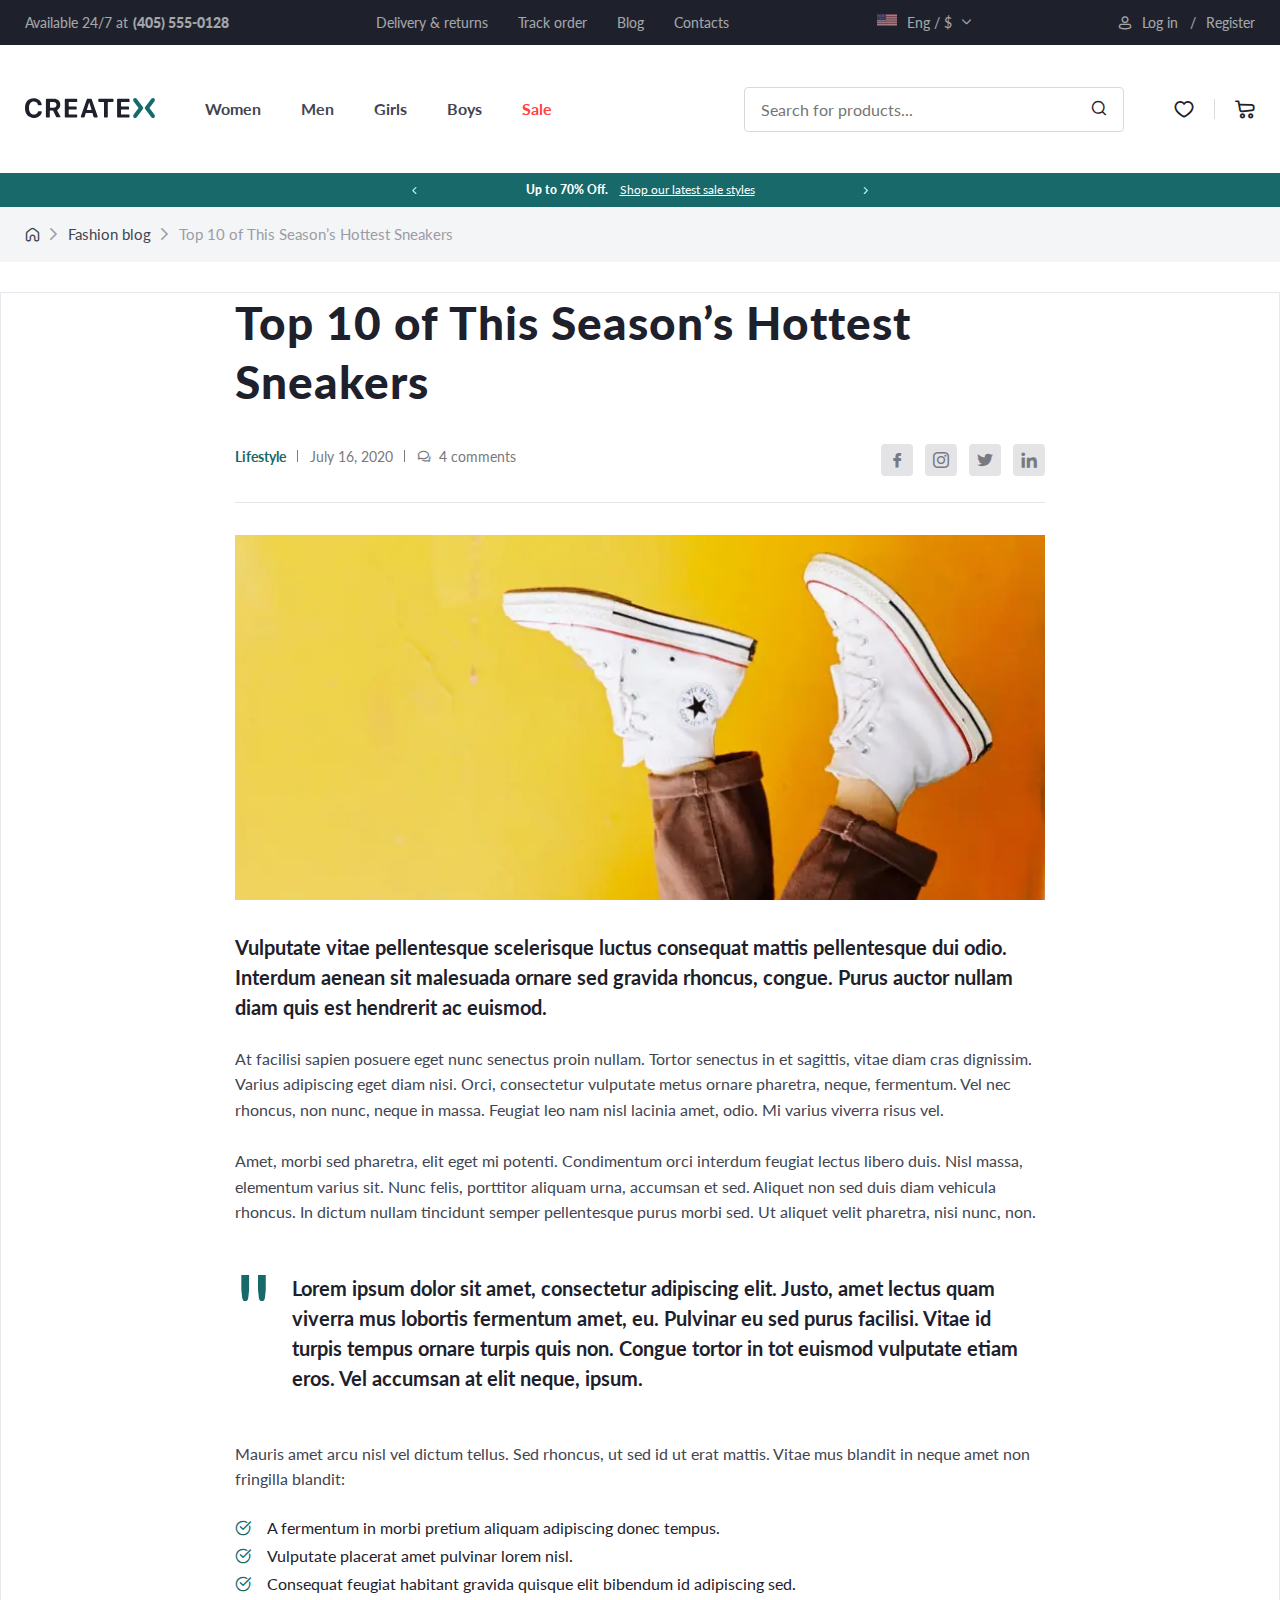
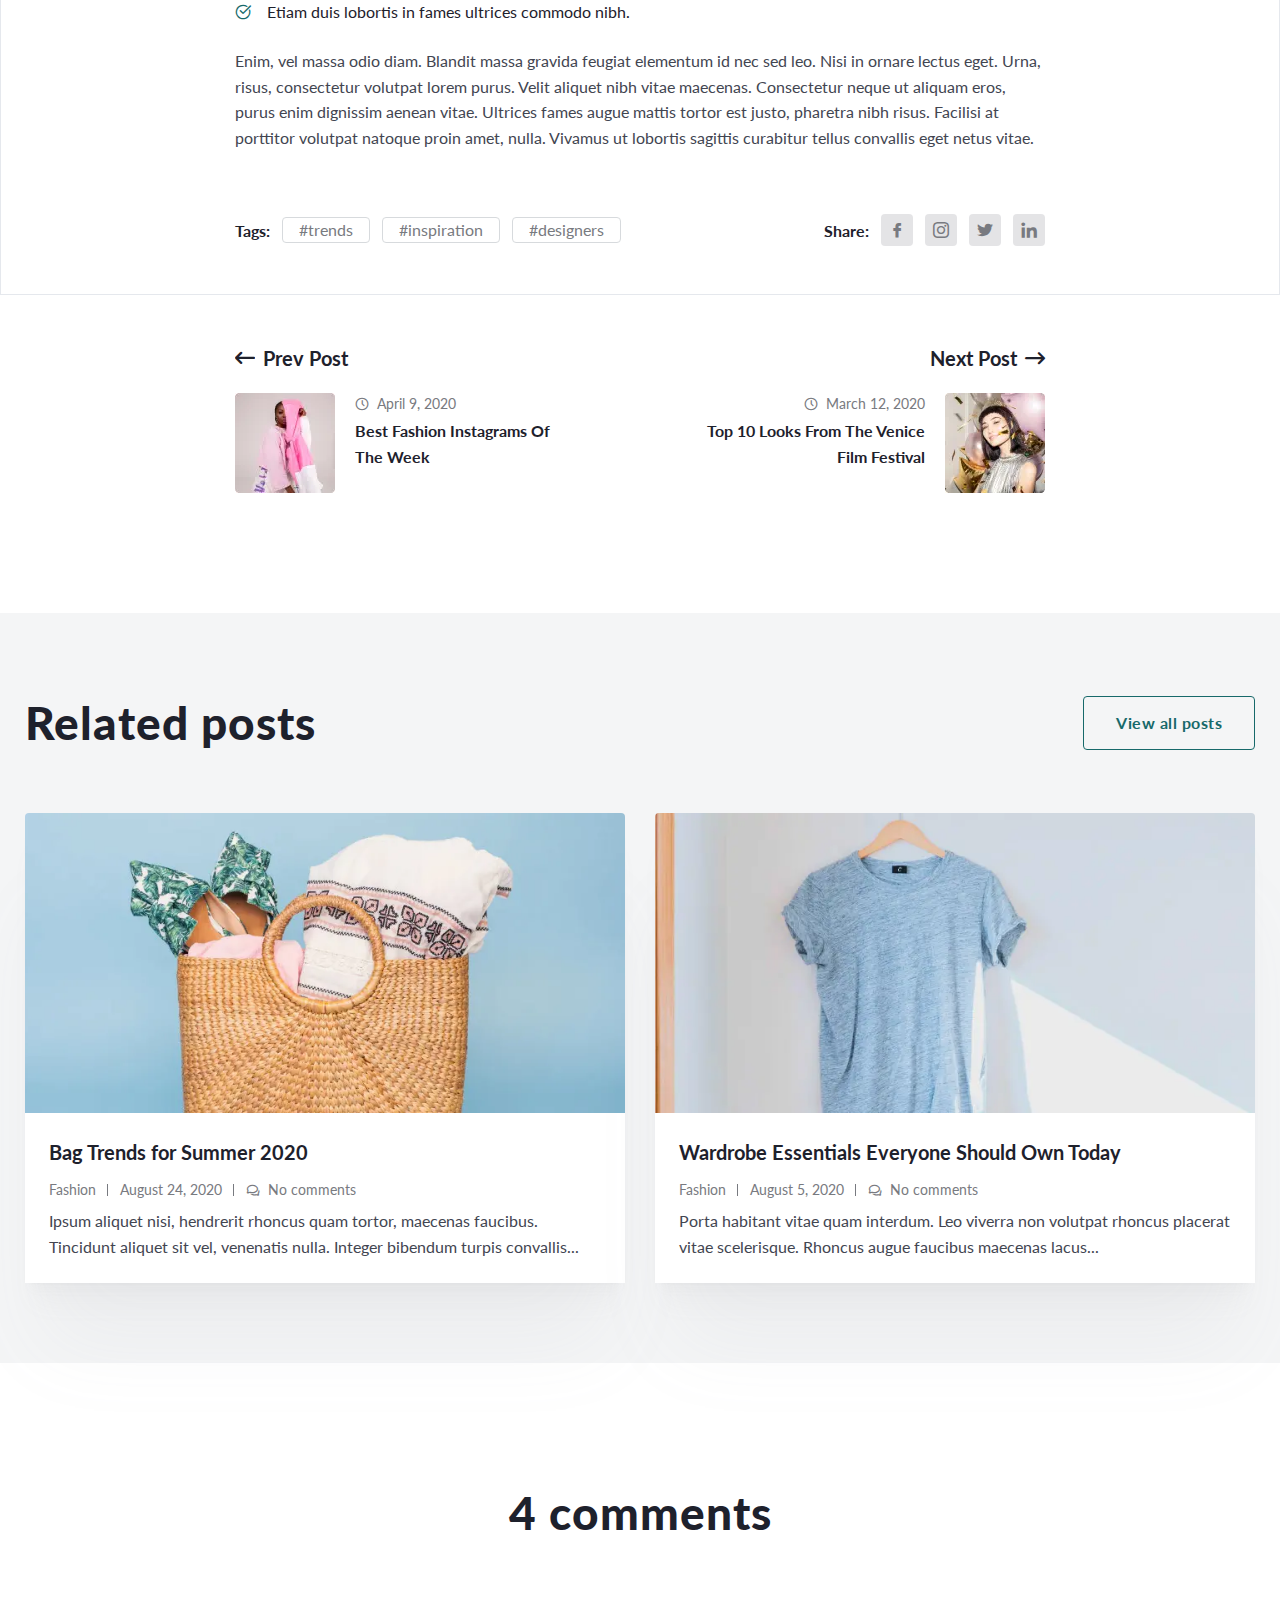
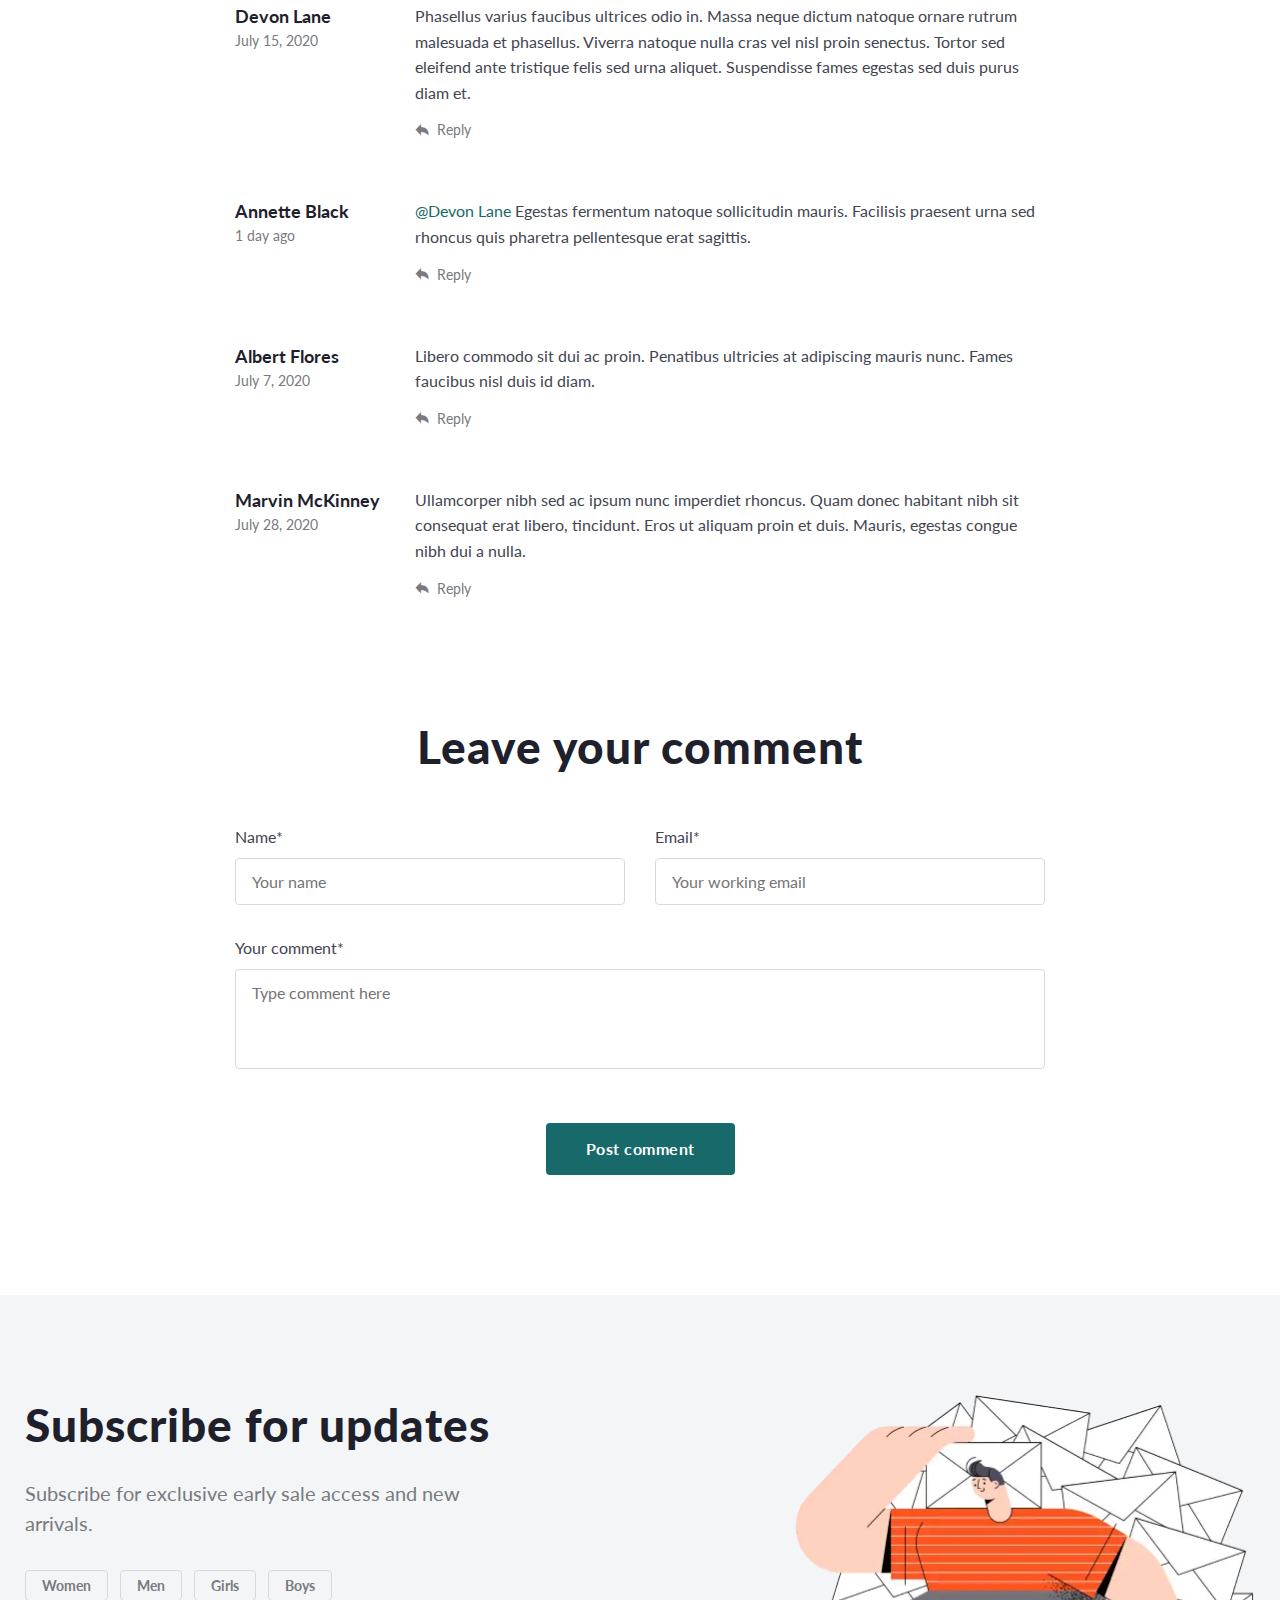
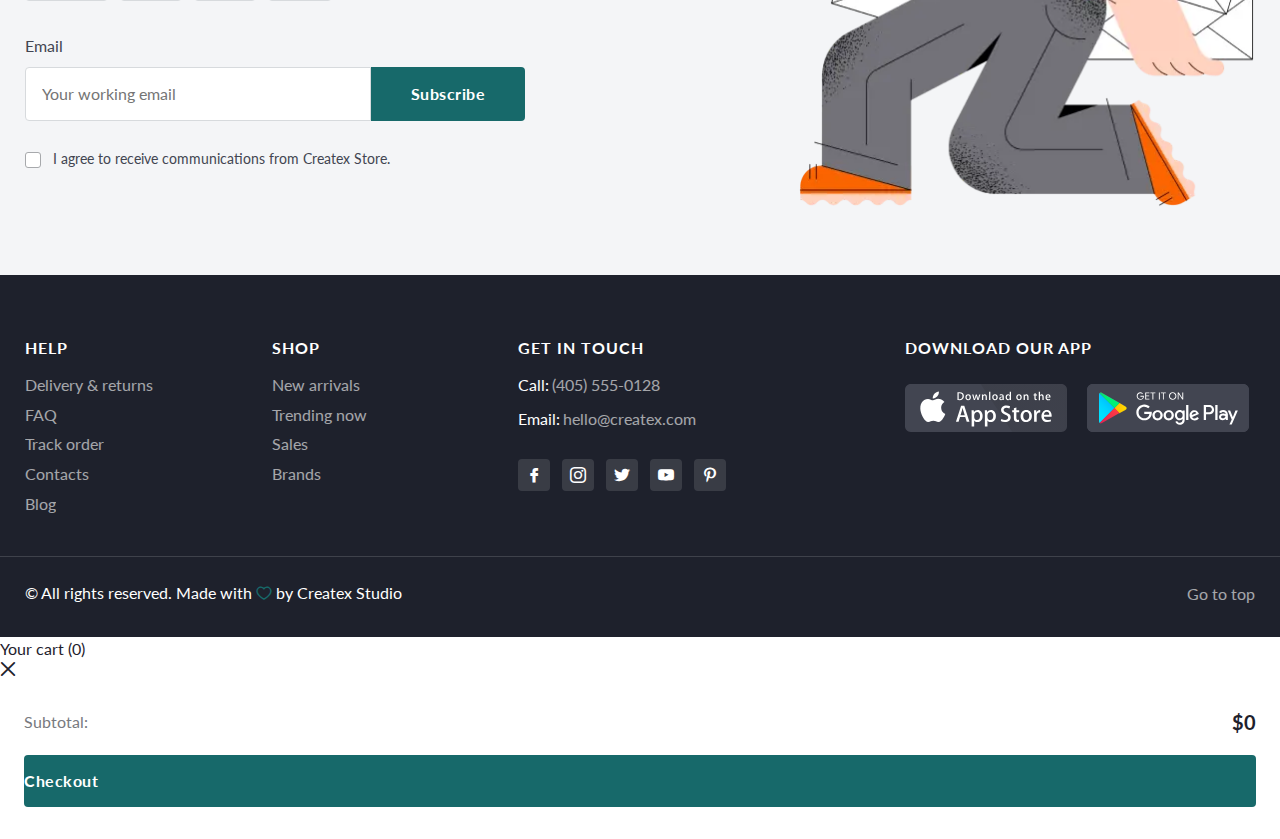
==== commit 6cd6cfc4: "Add files via upload" ====
--- a/blog-item.html
+++ b/blog-item.html
@@ -3,13 +3,13 @@
 
 <head>
 	<title>Главная</title>
-	<meta charset="UTF-8">
-	<meta name="format-detection" content="telephone=no">
+	<meta charset="UTF-8" />
+	<meta name="format-detection" content="telephone=no" />
 	<!-- <style>body{opacity: 0;}</style> -->
-	<link rel="stylesheet" href="css/style.min.css?_v=20230630232447">
-	<link rel="shortcut icon" href="favicon.ico">
+	<link rel="stylesheet" href="css/style.css?_v=20230702001403" />
+	<link rel="shortcut icon" href="favicon.ico" />
 	<!-- <meta name="robots" content="noindex, nofollow"> -->
-	<meta name="viewport" content="width=device-width, initial-scale=1.0">
+	<meta name="viewport" content="width=device-width, initial-scale=1.0" />
 </head>
 
 <body>
@@ -691,22 +691,7 @@
 					</div>
 					<div class="body-header__purchase purchase">
 						<a href="wishlist.html" type="button" class="purchase__favourite _icon-favourite"></a>
-						<button type="button" class="purchase__cart cart-purchase _icon-cart">
-							<div class="cart-purchase__wrapper">
-								<div class="cart-purchase__menu">
-									<h3 class="cart-purchase__title">Your cart (<span>0</span>)</h3>
-									<div class="cart-purchase__close _icon-close"></div>
-									<div class="cart-purchase__body body-cart"></div>
-									<div class="cart-purchase__bottom bottom-cart">
-										<div class="bottom-cart__text">
-											<p class="bottom-cart__total">Subtotal:</p>
-											<p class="bottom-cart__price">$0</p>
-										</div>
-										<a type="button" href="checkout.html" class="bottom-cart__button _button">Checkout</a>
-									</div>
-								</div>
-							</div>
-						</button>
+						<button type="button" class="purchase__cart cart-purchase _icon-cart"></button>
 					</div>
 					<div class="icon-menu"><span></span></div>
 				</div>
@@ -730,6 +715,22 @@
 				</div>
 			</div>
 		</header>
+		<!-- <div class="cart-purchase__wrapper">
+  <div class="cart-purchase__menu">
+    <h3 class="cart-purchase__title">Your cart (<span>0</span>)</h3>
+    <div class="cart-purchase__close _icon-close"></div>
+    <div class="cart-purchase__body body-cart"></div>
+    <div class="cart-purchase__bottom bottom-cart">
+      <div class="bottom-cart__text">
+        <p class="bottom-cart__total">Subtotal:</p>
+        <p class="bottom-cart__price">$0</p>
+      </div>
+      <a type="button" href="checkout.html" class="bottom-cart__button _button"
+        >Checkout</a
+      >
+    </div>
+  </div>
+</div> -->
 
 		<main class="page">
 			<div class="page__top top-page">
@@ -1633,7 +1634,23 @@
 			</div>
 		</div>
 	</div>
-	<script src="js/app.min.js?_v=20230630232447"></script>
+	<div class="cart-products">
+		<div class="cart-products__wrapper">
+			<div class="cart-products__content">
+				<h3 class="cart-products__title">Your cart (<span>0</span>)</h3>
+				<div class="cart-products__close _icon-close"></div>
+				<div class="cart-products__body body-cart"></div>
+				<div class="cart-products__bottom bottom-cart">
+					<div class="bottom-cart__text">
+						<p class="bottom-cart__total">Subtotal:</p>
+						<p class="bottom-cart__price">$0</p>
+					</div>
+					<a type="button" href="checkout.html" class="bottom-cart__button _button">Checkout</a>
+				</div>
+			</div>
+		</div>
+	</div>
+	<script src="js/app.min.js?_v=20230702001403"></script>
 
 </body>
 
--- a/css/style.css
+++ b/css/style.css
@@ -0,0 +1,14331 @@
+@import url(https://fonts.googleapis.com/css2?family=Lato:wght@400;700;900&display=swap);
+@font-face {
+  font-family: icons;
+  font-display: swap;
+  src: url("../fonts/icons.woff2") format("woff2"),
+    url("../fonts/icons.woff") format("woff");
+  font-weight: 400;
+  font-style: normal;
+}
+
+.breadcrumbs__item:not(:first-child)::before,
+.checkbox__label:before,
+[class*="_icon-"]:before {
+  font-family: "icons";
+  font-style: normal;
+  font-weight: normal;
+  font-variant: normal;
+  text-transform: none;
+  line-height: 1;
+  -webkit-font-smoothing: antialiased;
+  -moz-osx-font-smoothing: grayscale;
+}
+
+[class*="_icon-"]:before {
+  display: block;
+}
+
+._icon-star:before {
+  content: "\e905";
+}
+
+._icon-fill-arrow:before {
+  content: "\e904";
+}
+
+._icon-filter:before {
+  content: "\e903";
+  color: #fff;
+}
+
+._icon-checkbox:before {
+  content: "\e902";
+  color: #fff;
+}
+
+._icon-rating-star:before {
+  content: "\e901";
+  color: #f89828;
+}
+
+._icon-rating-star-transp:before {
+  content: "\e900";
+  color: #b3b7bc;
+}
+
+._icon-arrow:before {
+  content: "\e93e";
+}
+
+._icon-bag:before {
+  content: "\e93f";
+}
+
+._icon-bleach:before {
+  content: "\e940";
+}
+
+._icon-card:before {
+  content: "\e941";
+}
+
+._icon-cart:before {
+  content: "\e942";
+}
+
+._icon-check:before {
+  content: "\e943";
+}
+
+._icon-clock:before {
+  content: "\e944";
+}
+
+._icon-comment:before {
+  content: "\e945";
+}
+
+._icon-convert:before {
+  content: "\e946";
+}
+
+._icon-close:before {
+  content: "\e947";
+}
+
+._icon-dislike:before {
+  content: "\e948";
+}
+
+._icon-dry:before {
+  content: "\e949";
+}
+
+._icon-eyes:before {
+  content: "\e94a";
+}
+
+._icon-facebook:before {
+  content: "\e94b";
+}
+
+._icon-favourite:before {
+  content: "\e94c";
+}
+
+._icon-google:before {
+  content: "\e94d";
+}
+
+._icon-hanger:before {
+  content: "\e94e";
+}
+
+._icon-home:before {
+  content: "\e94f";
+}
+
+._icon-call-center:before {
+  content: "\e950";
+}
+
+._icon-credit-card:before {
+  content: "\e951";
+}
+
+._icon-delivery:before {
+  content: "\e952";
+}
+
+._icon-shield:before {
+  content: "\e953";
+}
+
+._icon-ironing:before {
+  content: "\e955";
+}
+
+._icon-like:before {
+  content: "\e956";
+}
+
+._icon-linked-in:before {
+  content: "\e957";
+}
+
+._icon-mail:before {
+  content: "\e958";
+}
+
+._icon-messanger:before {
+  content: "\e959";
+}
+
+._icon-phone:before {
+  content: "\e95a";
+}
+
+._icon-pin:before {
+  content: "\e95b";
+}
+
+._icon-pinterest:before {
+  content: "\e95c";
+}
+
+._icon-play:before {
+  content: "\e95d";
+}
+
+._icon-reply:before {
+  content: "\e95f";
+}
+
+._icon-search:before {
+  content: "\e960";
+}
+
+._icon-sign-out:before {
+  content: "\e961";
+}
+
+._icon-user:before {
+  content: "\e962";
+}
+
+._icon-trash:before {
+  content: "\e963";
+}
+
+._icon-twitter:before {
+  content: "\e964";
+}
+
+._icon-upload:before {
+  content: "\e965";
+}
+
+._icon-small-arrow:before {
+  content: "\e966";
+}
+
+._icon-wash:before {
+  content: "\e967";
+}
+
+._icon-youtube:before {
+  content: "\e968";
+}
+
+._icon-instagram:before {
+  content: "\ea92";
+}
+
+* {
+  padding: 0px;
+  margin: 0px;
+  border: 0px;
+}
+
+*,
+*:before,
+*:after {
+  -webkit-box-sizing: border-box;
+  box-sizing: border-box;
+}
+
+html,
+body {
+  height: 100%;
+  min-width: 320px;
+}
+
+body {
+  color: #1e212c;
+  line-height: 1.5;
+  font-family: "Lato";
+  font-size: 1rem;
+  font-weight: 400;
+  -ms-text-size-adjust: 100%;
+  -moz-text-size-adjust: 100%;
+  -webkit-text-size-adjust: 100%;
+  -webkit-font-smoothing: antialiased;
+  -moz-osx-font-smoothing: grayscale;
+}
+
+input,
+button,
+textarea {
+  font-family: "Lato";
+  font-size: inherit;
+}
+
+button {
+  cursor: pointer;
+  color: inherit;
+  background-color: inherit;
+}
+
+a {
+  color: inherit;
+}
+
+a:link,
+a:visited {
+  text-decoration: none;
+}
+
+a:hover {
+  text-decoration: none;
+}
+
+ul li {
+  list-style: none;
+}
+
+img {
+  vertical-align: top;
+}
+
+h1,
+h2,
+h3,
+h4,
+h5,
+h6 {
+  font-weight: inherit;
+  font-size: inherit;
+}
+
+.lock body {
+  overflow: hidden;
+  -ms-touch-action: none;
+  touch-action: none;
+}
+
+.wrapper {
+  min-height: 100%;
+  display: -webkit-box;
+  display: -ms-flexbox;
+  display: flex;
+  -webkit-box-orient: vertical;
+  -webkit-box-direction: normal;
+  -ms-flex-direction: column;
+  flex-direction: column;
+  overflow: hidden;
+}
+
+.wrapper > main {
+  -webkit-box-flex: 1;
+  -ms-flex: 1 1 auto;
+  flex: 1 1 auto;
+}
+
+.wrapper > * {
+  min-width: 0;
+}
+
+[class*="__container"] {
+  max-width: 76.875rem;
+  -webkit-box-sizing: content-box;
+  box-sizing: content-box;
+  margin: 0 auto;
+  padding: 0 0.9375rem;
+}
+
+input::-webkit-outer-spin-button,
+input::-webkit-inner-spin-button {
+  /* display: none; <- Crashes Chrome on hover */
+  -webkit-appearance: none;
+  margin: 0;
+  /* <-- Apparently some margin are still there even though it's hidden */
+}
+
+[class*="-ibg"] {
+  position: relative;
+}
+
+[class*="-ibg"] img {
+  position: absolute;
+  width: 100%;
+  height: 100%;
+  top: 0;
+  left: 0;
+  -o-object-fit: cover;
+  object-fit: cover;
+}
+
+[class*="-ibg"] iframe {
+  position: absolute;
+  width: 100%;
+  height: 100%;
+  top: 0;
+  left: 0;
+  -o-object-fit: cover;
+  object-fit: cover;
+}
+
+[class*="-ibg_contain"] img {
+  -o-object-fit: contain;
+  object-fit: contain;
+}
+
+body::after {
+  content: "";
+  background-color: rgba(0, 0, 0, 0.5);
+  position: fixed;
+  width: 100%;
+  height: 100%;
+  top: 0;
+  left: 0;
+  opacity: 0;
+  -webkit-transition: opacity 0.8s ease 0s;
+  -o-transition: opacity 0.8s ease 0s;
+  transition: opacity 0.8s ease 0s;
+  pointer-events: none;
+  z-index: 149;
+}
+
+.popup-show body::after {
+  opacity: 1;
+}
+
+.popup {
+  position: fixed;
+  top: 0;
+  left: 0;
+  bottom: 0;
+  right: 0;
+  padding: 30px 10px;
+  -webkit-transition: visibility 0.8s ease 0s;
+  -o-transition: visibility 0.8s ease 0s;
+  transition: visibility 0.8s ease 0s;
+  visibility: hidden;
+  pointer-events: none;
+}
+
+.popup_show .popup__content {
+  visibility: visible;
+  -webkit-transform: scale(1);
+  -ms-transform: scale(1);
+  transform: scale(1);
+}
+
+.popup__wrapper {
+  display: -webkit-box;
+  display: -ms-flexbox;
+  display: flex;
+  -webkit-box-orient: vertical;
+  -webkit-box-direction: normal;
+  -ms-flex-direction: column;
+  flex-direction: column;
+  -webkit-box-align: center;
+  -ms-flex-align: center;
+  align-items: center;
+  min-height: 100%;
+  -webkit-box-flex: 1;
+  -ms-flex: 1 1 auto;
+  flex: 1 1 auto;
+  width: 100%;
+  display: flex;
+  -webkit-box-pack: center;
+  -ms-flex-pack: center;
+  justify-content: center;
+  align-items: center;
+}
+
+.popup__content {
+  visibility: hidden;
+  -webkit-transform: scale(0);
+  -ms-transform: scale(0);
+  transform: scale(0);
+  -webkit-transition: -webkit-transform 0.3s ease 0s;
+  transition: -webkit-transform 0.3s ease 0s;
+  -o-transition: transform 0.3s ease 0s;
+  transition: transform 0.3s ease 0s;
+  transition: transform 0.3s ease 0s, -webkit-transform 0.3s ease 0s;
+  background-color: #eee;
+  width: 100%;
+  max-width: 900px;
+  border-radius: 20px;
+}
+
+.lock .popup__content {
+  visibility: visible;
+}
+
+.log-in {
+  position: fixed;
+  top: 0;
+  left: 0;
+  bottom: 0;
+  right: 0;
+  padding: 1.875rem 0.625rem;
+  -webkit-transition: visibility 0.8s ease 0s;
+  -o-transition: visibility 0.8s ease 0s;
+  transition: visibility 0.8s ease 0s;
+  visibility: hidden;
+}
+
+.log-in__wrapper {
+  display: -webkit-box;
+  display: -ms-flexbox;
+  display: flex;
+  -webkit-box-orient: vertical;
+  -webkit-box-direction: normal;
+  -ms-flex-direction: column;
+  flex-direction: column;
+  -webkit-box-align: center;
+  -ms-flex-align: center;
+  align-items: center;
+  min-height: 100%;
+  -webkit-box-flex: 1;
+  -ms-flex: 1 1 auto;
+  flex: 1 1 auto;
+  width: 100%;
+  display: flex;
+  -webkit-box-pack: center;
+  -ms-flex-pack: center;
+  justify-content: center;
+  align-items: center;
+}
+
+.log-in__content {
+  visibility: hidden;
+  -webkit-transform: scale(0);
+  -ms-transform: scale(0);
+  transform: scale(0);
+  -webkit-transition: -webkit-transform 0.3s ease 0s;
+  transition: -webkit-transform 0.3s ease 0s;
+  -o-transition: transform 0.3s ease 0s;
+  transition: transform 0.3s ease 0s;
+  transition: transform 0.3s ease 0s, -webkit-transform 0.3s ease 0s;
+  background-color: #eee;
+  width: 100%;
+  max-width: 31.25rem;
+  background: #ffffff;
+  border: 1px solid #e5e8ed;
+  -webkit-box-shadow: 0px 60px 80px -20px rgba(30, 33, 44, 0.16),
+    0px 26px 24px -10px rgba(30, 33, 44, 0.1),
+    0px 12px 10px -6px rgba(30, 33, 44, 0.08),
+    0px 4px 4px -4px rgba(30, 33, 44, 0.05);
+  box-shadow: 0px 60px 80px -20px rgba(30, 33, 44, 0.16),
+    0px 26px 24px -10px rgba(30, 33, 44, 0.1),
+    0px 12px 10px -6px rgba(30, 33, 44, 0.08),
+    0px 4px 4px -4px rgba(30, 33, 44, 0.05);
+  border-radius: 4px;
+}
+
+.popup_show .log-in__content {
+  visibility: visible;
+  -webkit-transform: scale(1);
+  -ms-transform: scale(1);
+  transform: scale(1);
+}
+
+.lock .log-in__content {
+  visibility: visible;
+}
+
+.log-in__close {
+  position: absolute;
+  top: 1.5625rem;
+  right: 1.5625rem;
+}
+
+.log-in__with {
+  border-top: 1px solid #e5e8ed;
+}
+
+.body-log-in {
+  padding: 3rem 3rem 1.5rem;
+}
+
+@supports (
+  padding-left: clamp(0.9375rem, 0.2353723404rem + 3.5106382979vw, 3rem)
+) {
+  .body-log-in {
+    padding-left: clamp(0.9375rem, 0.2353723404rem + 3.5106382979vw, 3rem);
+  }
+}
+
+@supports not (
+  padding-left: clamp(0.9375rem, 0.2353723404rem + 3.5106382979vw, 3rem)
+) {
+  .body-log-in {
+    padding-left: calc(0.9375rem + 2.0625 * (100vw - 20rem) / 58.75);
+  }
+}
+
+@supports (
+  padding-right: clamp(0.9375rem, 0.2353723404rem + 3.5106382979vw, 3rem)
+) {
+  .body-log-in {
+    padding-right: clamp(0.9375rem, 0.2353723404rem + 3.5106382979vw, 3rem);
+  }
+}
+
+@supports not (
+  padding-right: clamp(0.9375rem, 0.2353723404rem + 3.5106382979vw, 3rem)
+) {
+  .body-log-in {
+    padding-right: calc(0.9375rem + 2.0625 * (100vw - 20rem) / 58.75);
+  }
+}
+
+.body-log-in__title {
+  font-weight: 700;
+  font-size: 1.75rem;
+  color: #1e212c;
+  text-align: center;
+}
+
+.body-log-in__title:not(:last-child) {
+  margin-bottom: 0.8571428571em;
+}
+
+.body-log-in__subtitle {
+  font-size: 0.875rem;
+  color: #787a80;
+  text-align: center;
+}
+
+.body-log-in__subtitle:not(:last-child) {
+  margin-bottom: 1.7142857143em;
+}
+
+.body-log-in__form {
+  display: -webkit-box;
+  display: -ms-flexbox;
+  display: flex;
+  -webkit-box-orient: vertical;
+  -webkit-box-direction: normal;
+  -ms-flex-direction: column;
+  flex-direction: column;
+  gap: 1.25rem;
+}
+
+.body-log-in__form:not(:last-child) {
+  margin-bottom: 1.5rem;
+}
+
+.body-log-in__sign {
+  display: -webkit-box;
+  display: -ms-flexbox;
+  display: flex;
+  -webkit-box-pack: start;
+  -ms-flex-pack: start;
+  justify-content: start;
+  -webkit-box-align: center;
+  -ms-flex-align: center;
+  align-items: center;
+  font-weight: 400;
+  font-size: 0.875rem;
+  gap: 0.3125rem;
+}
+
+.body-log-in__text {
+  color: #424551;
+}
+
+.body-log-in__button {
+  color: #17696a;
+  -webkit-transition: color 0.3s ease 0s;
+  -o-transition: color 0.3s ease 0s;
+  transition: color 0.3s ease 0s;
+}
+
+.form-log-in__item_password {
+  position: relative;
+}
+
+.form-log-in__input {
+  width: 100%;
+  padding: 0.75rem 1rem;
+  border: 1px solid #d7dadd;
+  border-radius: 4px;
+}
+
+.form-log-in__label {
+  display: inline-block;
+  font-size: 0.875rem;
+  color: #424551;
+}
+
+.form-log-in__label:not(:last-child) {
+  margin-bottom: 0.5714285714em;
+}
+
+.form-log-in__eyes {
+  position: absolute;
+  bottom: 0.875rem;
+  right: 1rem;
+}
+
+.form-log-in__bottom {
+  display: -webkit-box;
+  display: -ms-flexbox;
+  display: flex;
+  -webkit-box-pack: justify;
+  -ms-flex-pack: justify;
+  justify-content: space-between;
+}
+
+.form-log-in__check {
+  display: -webkit-box;
+  display: -ms-flexbox;
+  display: flex;
+  -webkit-box-align: center;
+  -ms-flex-align: center;
+  align-items: center;
+}
+
+.form-log-in__checkbox {
+  color: #17696a;
+}
+
+.form-log-in__checkbox:not(:last-child) {
+  margin: 0px 0.75rem 0px 0px;
+}
+
+.form-log-in__forgot {
+  font-size: 0.875rem;
+  color: #17696a;
+  -webkit-transition: color 0.3s ease 0s;
+  -o-transition: color 0.3s ease 0s;
+  transition: color 0.3s ease 0s;
+}
+
+.with-log-in {
+  display: -webkit-box;
+  display: -ms-flexbox;
+  display: flex;
+  -webkit-box-pack: center;
+  -ms-flex-pack: center;
+  justify-content: center;
+  -webkit-box-align: center;
+  -ms-flex-align: center;
+  align-items: center;
+  -webkit-box-orient: vertical;
+  -webkit-box-direction: normal;
+  -ms-flex-direction: column;
+  flex-direction: column;
+  padding-top: 1.5rem;
+  padding-bottom: 3rem;
+}
+
+.with-log-in__title {
+  font-size: 0.875rem;
+  color: #787a80;
+}
+
+.with-log-in__title:not(:last-child) {
+  margin-bottom: 1.1428571429em;
+}
+
+.with-log-in__links {
+  display: -webkit-box;
+  display: -ms-flexbox;
+  display: flex;
+  -webkit-box-pack: center;
+  -ms-flex-pack: center;
+  justify-content: center;
+  -webkit-box-align: center;
+  -ms-flex-align: center;
+  align-items: center;
+  gap: 0.75rem;
+}
+
+.with-log-in__link {
+  -webkit-box-flex: 0;
+  -ms-flex: 0 0 2rem;
+  flex: 0 0 2rem;
+  height: 2rem;
+  display: -webkit-box;
+  display: -ms-flexbox;
+  display: flex;
+  -webkit-box-pack: center;
+  -ms-flex-pack: center;
+  justify-content: center;
+  -webkit-box-align: center;
+  -ms-flex-align: center;
+  align-items: center;
+  background: rgba(120, 122, 128, 0.12);
+  border-radius: 4px;
+  color: #787a80;
+  -webkit-transition: all 0.3s ease 0s;
+  -o-transition: all 0.3s ease 0s;
+  transition: all 0.3s ease 0s;
+}
+
+.sign-up {
+  position: fixed;
+  top: 0;
+  left: 0;
+  bottom: 0;
+  right: 0;
+  padding: 30px 10px;
+  -webkit-transition: visibility 0.8s ease 0s;
+  -o-transition: visibility 0.8s ease 0s;
+  transition: visibility 0.8s ease 0s;
+  visibility: hidden;
+}
+
+.sign-up__wrapper {
+  display: -webkit-box;
+  display: -ms-flexbox;
+  display: flex;
+  -webkit-box-orient: vertical;
+  -webkit-box-direction: normal;
+  -ms-flex-direction: column;
+  flex-direction: column;
+  -webkit-box-align: center;
+  -ms-flex-align: center;
+  align-items: center;
+  min-height: 100%;
+  -webkit-box-flex: 1;
+  -ms-flex: 1 1 auto;
+  flex: 1 1 auto;
+  width: 100%;
+  display: flex;
+  -webkit-box-pack: center;
+  -ms-flex-pack: center;
+  justify-content: center;
+  align-items: center;
+}
+
+.sign-up__content {
+  visibility: hidden;
+  -webkit-transform: scale(0);
+  -ms-transform: scale(0);
+  transform: scale(0);
+  -webkit-transition: -webkit-transform 0.3s ease 0s;
+  transition: -webkit-transform 0.3s ease 0s;
+  -o-transition: transform 0.3s ease 0s;
+  transition: transform 0.3s ease 0s;
+  transition: transform 0.3s ease 0s, -webkit-transform 0.3s ease 0s;
+  width: 100%;
+  max-width: 31.25rem;
+  background-color: #ffffff;
+  border: 1px solid #e5e8ed;
+  -webkit-box-shadow: 0px 60px 80px -20px rgba(30, 33, 44, 0.16),
+    0px 26px 24px -10px rgba(30, 33, 44, 0.1),
+    0px 12px 10px -6px rgba(30, 33, 44, 0.08),
+    0px 4px 4px -4px rgba(30, 33, 44, 0.05);
+  box-shadow: 0px 60px 80px -20px rgba(30, 33, 44, 0.16),
+    0px 26px 24px -10px rgba(30, 33, 44, 0.1),
+    0px 12px 10px -6px rgba(30, 33, 44, 0.08),
+    0px 4px 4px -4px rgba(30, 33, 44, 0.05);
+  border-radius: 4px;
+}
+
+.popup_show .sign-up__content {
+  visibility: visible;
+  -webkit-transform: scale(1);
+  -ms-transform: scale(1);
+  transform: scale(1);
+}
+
+.lock .sign-up__content {
+  visibility: visible;
+}
+
+.sign-up__close {
+  position: absolute;
+  top: 1.5625rem;
+  right: 1.5625rem;
+}
+
+.sign-up__with {
+  border-top: 1px solid #e5e8ed;
+}
+
+.body-sign-up {
+  padding: 3rem 3rem 1.5rem;
+}
+
+@supports (
+  padding-left: clamp(0.9375rem, 0.2353723404rem + 3.5106382979vw, 3rem)
+) {
+  .body-sign-up {
+    padding-left: clamp(0.9375rem, 0.2353723404rem + 3.5106382979vw, 3rem);
+  }
+}
+
+@supports not (
+  padding-left: clamp(0.9375rem, 0.2353723404rem + 3.5106382979vw, 3rem)
+) {
+  .body-sign-up {
+    padding-left: calc(0.9375rem + 2.0625 * (100vw - 20rem) / 58.75);
+  }
+}
+
+@supports (
+  padding-right: clamp(0.9375rem, 0.2353723404rem + 3.5106382979vw, 3rem)
+) {
+  .body-sign-up {
+    padding-right: clamp(0.9375rem, 0.2353723404rem + 3.5106382979vw, 3rem);
+  }
+}
+
+@supports not (
+  padding-right: clamp(0.9375rem, 0.2353723404rem + 3.5106382979vw, 3rem)
+) {
+  .body-sign-up {
+    padding-right: calc(0.9375rem + 2.0625 * (100vw - 20rem) / 58.75);
+  }
+}
+
+.body-sign-up__title {
+  font-weight: 700;
+  font-size: 1.75rem;
+  color: #1e212c;
+  text-align: center;
+}
+
+.body-sign-up__title:not(:last-child) {
+  margin-bottom: 0.8571428571em;
+}
+
+.body-sign-up__subtitle {
+  font-size: 0.875rem;
+  color: #787a80;
+  text-align: center;
+}
+
+.body-sign-up__subtitle:not(:last-child) {
+  margin-bottom: 1.7142857143em;
+}
+
+.body-sign-up__form {
+  display: -webkit-box;
+  display: -ms-flexbox;
+  display: flex;
+  -webkit-box-orient: vertical;
+  -webkit-box-direction: normal;
+  -ms-flex-direction: column;
+  flex-direction: column;
+  gap: 1.25rem;
+}
+
+.body-sign-up__form:not(:last-child) {
+  margin-bottom: 1.5rem;
+}
+
+.body-sign-up__sign {
+  display: -webkit-box;
+  display: -ms-flexbox;
+  display: flex;
+  -webkit-box-pack: start;
+  -ms-flex-pack: start;
+  justify-content: start;
+  -webkit-box-align: center;
+  -ms-flex-align: center;
+  align-items: center;
+  font-weight: 400;
+  font-size: 0.875rem;
+  gap: 0.3125rem;
+}
+
+.body-sign-up__text {
+  color: #424551;
+}
+
+.body-sign-up__button {
+  color: #17696a;
+  -webkit-transition: color 0.3s ease 0s;
+  -o-transition: color 0.3s ease 0s;
+  transition: color 0.3s ease 0s;
+}
+
+.form-sign-up__item_password {
+  position: relative;
+}
+
+.form-sign-up__input {
+  width: 100%;
+  padding: 0.75rem 1rem;
+  border: 1px solid #d7dadd;
+  border-radius: 4px;
+}
+
+.form-sign-up__label {
+  display: inline-block;
+  font-size: 0.875rem;
+  color: #424551;
+}
+
+.form-sign-up__label:not(:last-child) {
+  margin-bottom: 0.5714285714em;
+}
+
+.form-sign-up__eyes {
+  position: absolute;
+  bottom: 0.875rem;
+  right: 1rem;
+}
+
+.form-sign-up__bottom {
+  display: -webkit-box;
+  display: -ms-flexbox;
+  display: flex;
+  -webkit-box-pack: justify;
+  -ms-flex-pack: justify;
+  justify-content: space-between;
+}
+
+.form-sign-up__check {
+  display: -webkit-box;
+  display: -ms-flexbox;
+  display: flex;
+  -webkit-box-align: center;
+  -ms-flex-align: center;
+  align-items: center;
+}
+
+.form-sign-up__checkbox {
+  color: #17696a;
+}
+
+.form-sign-up__checkbox:not(:last-child) {
+  margin: 0px 0.75rem 0px 0px;
+}
+
+.form-sign-up__forgot {
+  font-size: 0.875rem;
+  color: #17696a;
+  -webkit-transition: color 0.3s ease 0s;
+  -o-transition: color 0.3s ease 0s;
+  transition: color 0.3s ease 0s;
+}
+
+.with-sign-up {
+  display: -webkit-box;
+  display: -ms-flexbox;
+  display: flex;
+  -webkit-box-pack: center;
+  -ms-flex-pack: center;
+  justify-content: center;
+  -webkit-box-align: center;
+  -ms-flex-align: center;
+  align-items: center;
+  -webkit-box-orient: vertical;
+  -webkit-box-direction: normal;
+  -ms-flex-direction: column;
+  flex-direction: column;
+  padding-top: 1.5rem;
+  padding-bottom: 3rem;
+}
+
+.with-sign-up__title {
+  font-size: 0.875rem;
+  color: #787a80;
+}
+
+.with-sign-up__title:not(:last-child) {
+  margin-bottom: 1.1428571429em;
+}
+
+.with-sign-up__links {
+  display: -webkit-box;
+  display: -ms-flexbox;
+  display: flex;
+  -webkit-box-pack: center;
+  -ms-flex-pack: center;
+  justify-content: center;
+  -webkit-box-align: center;
+  -ms-flex-align: center;
+  align-items: center;
+  gap: 0.75rem;
+}
+
+.with-sign-up__link {
+  -webkit-box-flex: 0;
+  -ms-flex: 0 0 2rem;
+  flex: 0 0 2rem;
+  height: 2rem;
+  display: -webkit-box;
+  display: -ms-flexbox;
+  display: flex;
+  -webkit-box-pack: center;
+  -ms-flex-pack: center;
+  justify-content: center;
+  -webkit-box-align: center;
+  -ms-flex-align: center;
+  align-items: center;
+  background: rgba(120, 122, 128, 0.12);
+  border-radius: 4px;
+  color: #787a80;
+  -webkit-transition: all 0.3s ease 0s;
+  -o-transition: all 0.3s ease 0s;
+  transition: all 0.3s ease 0s;
+}
+
+.popup_show {
+  z-index: 150;
+  visibility: visible;
+  overflow: auto;
+  pointer-events: auto;
+}
+
+.size-chart {
+  position: fixed;
+  top: 0;
+  left: 0;
+  bottom: 0;
+  right: 0;
+  padding: 30px 10px;
+  -webkit-transition: visibility 0.8s ease 0s;
+  -o-transition: visibility 0.8s ease 0s;
+  transition: visibility 0.8s ease 0s;
+  visibility: hidden;
+}
+
+.popup-show .size-chart {
+  overflow: auto;
+  visibility: visible;
+  -webkit-transform: scale(1);
+  -ms-transform: scale(1);
+  transform: scale(1);
+}
+
+.size-chart__wrapper {
+  display: -webkit-box;
+  display: -ms-flexbox;
+  display: flex;
+  -webkit-box-orient: vertical;
+  -webkit-box-direction: normal;
+  -ms-flex-direction: column;
+  flex-direction: column;
+  -webkit-box-align: center;
+  -ms-flex-align: center;
+  align-items: center;
+  min-height: 100%;
+  -webkit-box-flex: 1;
+  -ms-flex: 1 1 auto;
+  flex: 1 1 auto;
+  width: 100%;
+  display: flex;
+  -webkit-box-pack: center;
+  -ms-flex-pack: center;
+  justify-content: center;
+  align-items: center;
+  overflow: auto !important;
+}
+
+.size-chart__content {
+  visibility: hidden;
+  -webkit-transform: scale(0);
+  -ms-transform: scale(0);
+  transform: scale(0);
+  -webkit-transition: -webkit-transform 0.3s ease 0s;
+  transition: -webkit-transform 0.3s ease 0s;
+  -o-transition: transform 0.3s ease 0s;
+  transition: transform 0.3s ease 0s;
+  transition: transform 0.3s ease 0s, -webkit-transform 0.3s ease 0s;
+  width: 100%;
+  background-color: #ffffff;
+  border: 1px solid #e5e8ed;
+  -webkit-box-shadow: 0px 60px 80px -20px rgba(30, 33, 44, 0.16),
+    0px 26px 24px -10px rgba(30, 33, 44, 0.1),
+    0px 12px 10px -6px rgba(30, 33, 44, 0.08),
+    0px 4px 4px -4px rgba(30, 33, 44, 0.05);
+  box-shadow: 0px 60px 80px -20px rgba(30, 33, 44, 0.16),
+    0px 26px 24px -10px rgba(30, 33, 44, 0.1),
+    0px 12px 10px -6px rgba(30, 33, 44, 0.08),
+    0px 4px 4px -4px rgba(30, 33, 44, 0.05);
+  border-radius: 4px;
+}
+
+.lock .size-chart__content {
+  visibility: visible;
+}
+
+.size-chart__close {
+  position: absolute;
+  top: 1.5625rem;
+  right: 1.5625rem;
+}
+
+.size-chart__body {
+  padding: 3rem 0rem;
+}
+
+.body-size-chart__title {
+  text-align: center;
+  font-weight: 700;
+  font-size: 1.75rem;
+}
+
+.body-size-chart__title:not(:last-child) {
+  margin-bottom: 1.1428571429em;
+}
+
+.body-size-chart__tabs:not(:last-child) {
+  padding-bottom: 2rem;
+  margin: 0px 0px 2rem 0px;
+  border-bottom: 1px solid #e5e8ed;
+}
+
+@supports (
+  padding-left: clamp(0.625rem, -0.1835106383rem + 4.0425531915vw, 3rem)
+) {
+  .body-size-chart__tabs {
+    padding-left: clamp(0.625rem, -0.1835106383rem + 4.0425531915vw, 3rem);
+  }
+}
+
+@supports not (
+  padding-left: clamp(0.625rem, -0.1835106383rem + 4.0425531915vw, 3rem)
+) {
+  .body-size-chart__tabs {
+    padding-left: calc(0.625rem + 2.375 * (100vw - 20rem) / 58.75);
+  }
+}
+
+@supports (
+  padding-right: clamp(0.625rem, -0.1835106383rem + 4.0425531915vw, 3rem)
+) {
+  .body-size-chart__tabs {
+    padding-right: clamp(0.625rem, -0.1835106383rem + 4.0425531915vw, 3rem);
+  }
+}
+
+@supports not (
+  padding-right: clamp(0.625rem, -0.1835106383rem + 4.0425531915vw, 3rem)
+) {
+  .body-size-chart__tabs {
+    padding-right: calc(0.625rem + 2.375 * (100vw - 20rem) / 58.75);
+  }
+}
+
+.tabs-size__top {
+  display: -webkit-box;
+  display: -ms-flexbox;
+  display: flex;
+  -webkit-box-pack: center;
+  -ms-flex-pack: center;
+  justify-content: center;
+  -webkit-box-align: center;
+  -ms-flex-align: center;
+  align-items: center;
+  gap: 1.5625rem;
+}
+
+.tabs-size__top:not(:last-child) {
+  margin-bottom: 1.5rem;
+}
+
+.tabs-size__navigation {
+  display: -webkit-box;
+  display: -ms-flexbox;
+  display: flex;
+  -webkit-box-align: center;
+  -ms-flex-align: center;
+  align-items: center;
+  -ms-flex-wrap: wrap;
+  flex-wrap: wrap;
+  -webkit-box-pack: center;
+  -ms-flex-pack: center;
+  justify-content: center;
+  gap: 0.75rem;
+}
+
+.tabs-size__navigation:not(:last-child) {
+  margin-bottom: 1.5rem;
+}
+
+.tabs-size__title {
+  font-weight: 700;
+  line-height: 1.6;
+  color: #9a9ca5;
+  padding: 0.625rem 1.25rem;
+}
+
+.tabs-size__title._tab-active {
+  border: 1px solid #17696a;
+  color: #17696a;
+  border-radius: 4px;
+}
+
+.tabs-size__body {
+  padding: 1rem 0px 0px 0px;
+  background: #ffffff;
+  border: 1px solid #e5e8ed;
+  border-radius: 4px;
+}
+
+.tabs-size__subtitle {
+  font-weight: 700;
+  line-height: 1.6;
+}
+
+.body-size__title {
+  font-weight: 700;
+  font-size: 1.125rem;
+  text-align: center;
+}
+
+.body-size__title:not(:last-child) {
+  margin-bottom: 0.5555555556em;
+}
+
+.body-size__row {
+  padding: 0.625rem 1.0625rem;
+  display: -webkit-box;
+  display: -ms-flexbox;
+  display: flex;
+  gap: 1rem;
+  background-color: #f4f5f7;
+}
+
+.body-size__row:nth-child(2n) {
+  background-color: #fff;
+}
+
+.body-size__sizes {
+  -webkit-box-flex: 1;
+  -ms-flex: 1 1 auto;
+  flex: 1 1 auto;
+  width: 100%;
+  display: -webkit-box;
+  display: -ms-flexbox;
+  display: flex;
+  -webkit-box-pack: justify;
+  -ms-flex-pack: justify;
+  justify-content: space-between;
+  gap: 1rem;
+}
+
+.body-size__item {
+  display: -webkit-box;
+  display: -ms-flexbox;
+  display: flex;
+  -webkit-box-pack: start;
+  -ms-flex-pack: start;
+  justify-content: start;
+  font-size: 0.875rem;
+  color: #424551;
+  -webkit-box-flex: 0;
+  -ms-flex: 0 1 3.75rem;
+  flex: 0 1 3.75rem;
+}
+
+.body-size__item_main {
+  -webkit-box-flex: 0;
+  -ms-flex: 0 0 7.5rem;
+  flex: 0 0 7.5rem;
+}
+
+.review {
+  position: fixed;
+  top: 0;
+  left: 0;
+  bottom: 0;
+  right: 0;
+  padding: 30px 10px;
+  -webkit-transition: visibility 0.8s ease 0s;
+  -o-transition: visibility 0.8s ease 0s;
+  transition: visibility 0.8s ease 0s;
+  visibility: hidden;
+}
+
+.popup-show .review {
+  overflow: auto;
+  visibility: visible;
+  -webkit-transform: scale(1);
+  -ms-transform: scale(1);
+  transform: scale(1);
+}
+
+.review__wrapper {
+  display: -webkit-box;
+  display: -ms-flexbox;
+  display: flex;
+  -webkit-box-orient: vertical;
+  -webkit-box-direction: normal;
+  -ms-flex-direction: column;
+  flex-direction: column;
+  -webkit-box-align: center;
+  -ms-flex-align: center;
+  align-items: center;
+  min-height: 100%;
+  -webkit-box-flex: 1;
+  -ms-flex: 1 1 auto;
+  flex: 1 1 auto;
+  width: 100%;
+  display: flex;
+  -webkit-box-pack: center;
+  -ms-flex-pack: center;
+  justify-content: center;
+  align-items: center;
+  overflow: auto !important;
+}
+
+.review__content {
+  visibility: hidden;
+  -webkit-transform: scale(0);
+  -ms-transform: scale(0);
+  transform: scale(0);
+  -webkit-transition: -webkit-transform 0.3s ease 0s;
+  transition: -webkit-transform 0.3s ease 0s;
+  -o-transition: transform 0.3s ease 0s;
+  transition: transform 0.3s ease 0s;
+  transition: transform 0.3s ease 0s, -webkit-transform 0.3s ease 0s;
+  width: 100%;
+  background-color: #ffffff;
+  border: 1px solid #e5e8ed;
+  -webkit-box-shadow: 0px 60px 80px -20px rgba(30, 33, 44, 0.16),
+    0px 26px 24px -10px rgba(30, 33, 44, 0.1),
+    0px 12px 10px -6px rgba(30, 33, 44, 0.08),
+    0px 4px 4px -4px rgba(30, 33, 44, 0.05);
+  box-shadow: 0px 60px 80px -20px rgba(30, 33, 44, 0.16),
+    0px 26px 24px -10px rgba(30, 33, 44, 0.1),
+    0px 12px 10px -6px rgba(30, 33, 44, 0.08),
+    0px 4px 4px -4px rgba(30, 33, 44, 0.05);
+  border-radius: 4px;
+  max-width: 31.25rem;
+}
+
+.lock .review__content {
+  visibility: visible;
+}
+
+.review__close {
+  position: absolute;
+  top: 1.5625rem;
+  right: 1.5625rem;
+}
+
+.review__body {
+  padding: 3rem 0rem;
+}
+
+.body-review {
+  padding: 3rem;
+}
+
+.body-review__title {
+  font-weight: 700;
+  font-size: 1.75rem;
+  text-align: center;
+}
+
+.body-review__title:not(:last-child) {
+  margin-bottom: 0.8571428571em;
+}
+
+.form-review__item:not(:last-child) {
+  margin-bottom: 1.25rem;
+}
+
+.form-review__item .form__error {
+  display: none;
+}
+
+.form-review__label {
+  display: block;
+  font-size: 0.875rem;
+  color: #424551;
+}
+
+.form-review__label:not(:last-child) {
+  margin-bottom: 0.5714285714em;
+}
+
+.form-review__label_button {
+  font-weight: 700;
+  font-size: 0.875rem;
+  line-height: 3;
+  letter-spacing: 0.5px;
+  color: #17696a;
+  padding: 0rem 1.5rem;
+  border: 1px solid #17696a;
+  border-radius: 4px;
+  -webkit-transition: all 0.3s ease 0s;
+  -o-transition: all 0.3s ease 0s;
+  transition: all 0.3s ease 0s;
+}
+
+.form-review__input {
+  font-family: "Lato";
+  width: 100%;
+  padding: 0.75rem 1rem;
+  border: 1px solid #d7dadd;
+  border-radius: 4px;
+}
+
+.form-review__input_hidden {
+  width: 0rem;
+  height: 0rem;
+  visibility: hidden;
+}
+
+._form-error .form-review__input {
+  border: 1px solid #ff4848;
+  -webkit-box-shadow: 0px 0px 3px #ff4242;
+  box-shadow: 0px 0px 3px #ff4242;
+}
+
+.form-review__select {
+  width: 100% !important;
+  font-size: 0.875rem;
+  color: #9a9ca5;
+}
+
+.form-review__select._form-error .select-catalog__button {
+  border: 1px solid #ff4848;
+  -webkit-box-shadow: 0px 0px 3px #ff4242;
+  box-shadow: 0px 0px 3px #ff4242;
+}
+
+.form-review__file {
+  position: relative;
+  border: 1px dashed #d7dadd;
+  border-radius: 4px;
+  padding: 1.5rem;
+  display: -webkit-box;
+  display: -ms-flexbox;
+  display: flex;
+  -webkit-box-orient: vertical;
+  -webkit-box-direction: normal;
+  -ms-flex-direction: column;
+  flex-direction: column;
+  -webkit-box-pack: center;
+  -ms-flex-pack: center;
+  justify-content: center;
+  -webkit-box-align: center;
+  -ms-flex-align: center;
+  align-items: center;
+}
+
+.form-review__file input {
+  opacity: 0;
+  position: absolute;
+  width: 100%;
+  height: 100%;
+  top: 0;
+  left: 0;
+}
+
+.form-review__textarea {
+  padding: 0.75rem 1rem;
+  border: 1px solid #d7dadd;
+  border-radius: 4px;
+  width: 100%;
+  height: 6.875rem;
+  resize: none;
+}
+
+._form-error .form-review__textarea {
+  border: 1px solid #ff4848;
+  -webkit-box-shadow: 0px 0px 3px #ff4242;
+  box-shadow: 0px 0px 3px #ff4242;
+}
+
+.form-review__button {
+  width: 100%;
+}
+
+.file-review__icon {
+  font-size: 1.5rem;
+  color: #9a9ca5;
+}
+
+.file-review__icon:not(:last-child) {
+  margin-bottom: 0.5833333333em;
+}
+
+.file-review__text {
+  color: #424551;
+}
+
+.file-review__text:not(:last-child) {
+  margin-bottom: 1.25em;
+}
+
+#file-image__preview {
+  margin: 1.875rem 0px 0px 0px;
+  display: -webkit-box;
+  display: -ms-flexbox;
+  display: flex;
+  -webkit-box-pack: start;
+  -ms-flex-pack: start;
+  justify-content: start;
+  -webkit-box-align: center;
+  -ms-flex-align: center;
+  align-items: center;
+  -ms-flex-wrap: wrap;
+  flex-wrap: wrap;
+  width: 100%;
+  gap: 0.625rem;
+}
+
+#file-image__preview img {
+  position: relative;
+  max-width: 100%;
+  max-height: 100%;
+}
+
+#file-image__preview .file-image__item {
+  width: 5rem;
+  height: 5rem;
+  position: relative;
+}
+
+#file-image__preview .file-image__delete {
+  z-index: 2;
+  position: absolute;
+  width: 0.9375rem;
+  height: 0.9375rem;
+  display: -webkit-box;
+  display: -ms-flexbox;
+  display: flex;
+  -webkit-box-pack: center;
+  -ms-flex-pack: center;
+  justify-content: center;
+  -webkit-box-align: center;
+  -ms-flex-align: center;
+  align-items: center;
+  border-radius: 50%;
+  background-color: rgb(255, 255, 255);
+  font-size: 0.625rem;
+  top: 0rem;
+  right: 0rem;
+}
+
+.checkbox {
+  position: relative;
+}
+
+.checkbox:not(:last-child) {
+  margin-bottom: 0.3125em;
+}
+
+.checkbox__input {
+  position: absolute;
+  width: 0;
+  height: 0;
+  opacity: 0;
+}
+
+.checkbox__input:checked + .checkbox__label:before {
+  background-color: #17696a;
+}
+
+.checkbox__label {
+  cursor: pointer;
+  display: -webkit-inline-box;
+  display: -ms-inline-flexbox;
+  display: inline-flex;
+  -webkit-box-align: center;
+  -ms-flex-align: center;
+  align-items: center;
+  position: relative;
+  z-index: 0;
+}
+
+.checkbox__label:before {
+  background-color: #fff;
+  content: "\e902";
+  font-size: 0.5rem;
+  display: -webkit-box;
+  display: -ms-flexbox;
+  display: flex;
+  -webkit-box-pack: center;
+  -ms-flex-pack: center;
+  justify-content: center;
+  -webkit-box-align: center;
+  -ms-flex-align: center;
+  align-items: center;
+  color: #fff;
+  border-radius: 3px;
+  z-index: -1;
+  -ms-flex-item-align: center;
+  -ms-grid-row-align: center;
+  align-self: center;
+  -webkit-box-flex: 0;
+  -ms-flex: 0 0 1rem;
+  flex: 0 0 1rem;
+  width: 1rem;
+  height: 1rem;
+  -webkit-transition: background-color 0.3s ease 0s;
+  -o-transition: background-color 0.3s ease 0s;
+  transition: background-color 0.3s ease 0s;
+  border: 1px solid #a7a9ac;
+  margin: 0px 0.75rem 0px 0px;
+}
+
+.checkbox-circle {
+  position: relative;
+}
+
+.checkbox-circle:not(:last-child) {
+  margin-bottom: 0.3125em;
+}
+
+.checkbox-circle__input {
+  position: absolute;
+  width: 0;
+  height: 0;
+  opacity: 0;
+}
+
+.checkbox-circle__input:checked + .checkbox-circle__label:before {
+  border: 1px solid #17696a;
+}
+
+.checkbox-circle__label {
+  display: -webkit-inline-box;
+  display: -ms-inline-flexbox;
+  display: inline-flex;
+  text-align: center;
+  -webkit-box-orient: vertical;
+  -webkit-box-direction: normal;
+  -ms-flex-direction: column;
+  flex-direction: column;
+  text-align: center;
+  -webkit-box-align: center;
+  -ms-flex-align: center;
+  align-items: center;
+  cursor: pointer;
+  font-size: 0.75rem;
+  text-align: center;
+  color: #787a80;
+  gap: 0.125rem;
+}
+
+.checkbox-circle__label:before {
+  content: "";
+  width: 2rem;
+  height: 2rem;
+  -webkit-box-flex: 0;
+  -ms-flex: 0 0 2rem;
+  flex: 0 0 2rem;
+  border-radius: 50%;
+  border: 1px solid #a7a9ac;
+  -webkit-transition: border 0.3s ease 0s;
+  -o-transition: border 0.3s ease 0s;
+  transition: border 0.3s ease 0s;
+}
+
+.checkbox-circle__label:after {
+  content: "";
+  -webkit-transition: all 0.3s ease 0s;
+  -o-transition: all 0.3s ease 0s;
+  transition: all 0.3s ease 0s;
+  width: 1.375rem;
+  height: 1.375rem;
+  border-radius: 50%;
+  position: absolute;
+  top: 0.3125rem;
+}
+
+.checkbox-circle__label_black::after {
+  background-color: #000;
+}
+
+.checkbox-circle__label_blue-gray::after {
+  background-color: #c0dded;
+}
+
+.checkbox-circle__label_yellow::after {
+  background-color: #fcd164;
+}
+
+.checkbox-circle__label_red::after {
+  background-color: #f75151;
+}
+
+.checkbox-circle__label_dark-blue::after {
+  background-color: #0c2c7e;
+}
+
+.checkbox-circle__label_beige::after {
+  background-color: #d8c1ad;
+}
+
+.checkbox-circle__label_brown::after {
+  background-color: #874e19;
+}
+
+.checkbox-circle__label_gray::after {
+  background-color: #9a9494;
+}
+
+.checkbox-circle__label_purple::after {
+  background-color: #a27ac9;
+}
+
+.checkbox-circle__label_green::after {
+  background-color: #67ba92;
+}
+
+.checkbox-circle__label_orange::after {
+  background-color: #fb9620;
+}
+
+.checkbox-circle__label_white::after {
+  background-color: #f1f1f1;
+}
+
+.checkbox-circle__label_pink::after {
+  background-color: #ff9d9d;
+}
+
+.checkbox-circle__label_fuchsia::after {
+  background-color: #f400a1;
+}
+
+.checkbox-circle__label_grey-red::after {
+  background-color: #b17267;
+}
+
+.rating {
+  display: -webkit-box;
+  display: -ms-flexbox;
+  display: flex;
+  -webkit-box-align: end;
+  -ms-flex-align: end;
+  align-items: flex-end;
+  font-size: 40px;
+  line-height: 0.75;
+  -webkit-transition: opacity 0.3s ease 0s;
+  -o-transition: opacity 0.3s ease 0s;
+  transition: opacity 0.3s ease 0s;
+}
+
+.rating.rating_sending {
+  opacity: 0.2;
+}
+
+.rating.rating_set .rating__active,
+.rating.rating_set .rating__item {
+  cursor: pointer;
+}
+
+.rating__body {
+  position: relative;
+}
+
+.rating__body::before {
+  content: "";
+  display: block;
+}
+
+.rating__active {
+  position: absolute;
+  width: 0%;
+  height: 100%;
+  top: 0;
+  left: 0;
+  overflow: hidden;
+}
+
+.rating__active::before {
+  content: "★★★★★";
+  position: absolute;
+  width: 100%;
+  height: 100%;
+  top: 0;
+  left: 0;
+  color: #ffd300;
+}
+
+.rating__items {
+  display: -webkit-box;
+  display: -ms-flexbox;
+  display: flex;
+  position: absolute;
+  width: 100%;
+  height: 100%;
+  top: 0;
+  left: 0;
+}
+
+.rating__item {
+  -webkit-box-flex: 0;
+  -ms-flex: 0 0 20%;
+  flex: 0 0 20%;
+  height: 100%;
+  font-size: 0.625rem;
+}
+
+.rating__value {
+  font-size: 50%;
+  line-height: 1;
+  padding: 0px 0px 0px 10px;
+}
+
+/* Functional styling;
+ * These styles are required for noUiSlider to function.
+ * You don't need to change these rules to apply your design.
+ */
+
+.noUi-target,
+.noUi-target * {
+  -webkit-touch-callout: none;
+  -webkit-tap-highlight-color: rgba(0, 0, 0, 0);
+  -webkit-user-select: none;
+  -ms-touch-action: none;
+  touch-action: none;
+  -ms-user-select: none;
+  -moz-user-select: none;
+  user-select: none;
+  -webkit-box-sizing: border-box;
+  box-sizing: border-box;
+}
+
+.noUi-target {
+  position: relative;
+}
+
+.noUi-base,
+.noUi-connects {
+  width: 100%;
+  height: 100%;
+  position: relative;
+  z-index: 1;
+}
+
+/* Wrapper for all connect elements.
+ */
+
+.noUi-connects {
+  overflow: hidden;
+  z-index: 0;
+}
+
+.noUi-connect,
+.noUi-origin {
+  will-change: transform;
+  position: absolute;
+  z-index: 1;
+  top: 0;
+  right: 0;
+  height: 100%;
+  width: 100%;
+  -ms-transform-origin: 0 0;
+  -webkit-transform-origin: 0 0;
+  -webkit-transform-style: preserve-3d;
+  transform-origin: 0 0;
+  -webkit-transform-style: flat;
+  transform-style: flat;
+}
+
+/* Offset direction
+ */
+
+.noUi-txt-dir-rtl.noUi-horizontal .noUi-origin {
+  left: 0;
+  right: auto;
+}
+
+/* Give origins 0 height/width so they don't interfere with clicking the
+ * connect elements.
+ */
+
+.noUi-vertical .noUi-origin {
+  top: -100%;
+  width: 0;
+}
+
+.noUi-horizontal .noUi-origin {
+  height: 0;
+}
+
+.noUi-handle {
+  -webkit-backface-visibility: hidden;
+  backface-visibility: hidden;
+  position: absolute;
+}
+
+.noUi-touch-area {
+  height: 100%;
+  width: 100%;
+}
+
+.noUi-state-tap .noUi-connect,
+.noUi-state-tap .noUi-origin {
+  -webkit-transition: -webkit-transform 0.3s;
+  transition: -webkit-transform 0.3s;
+  -o-transition: transform 0.3s;
+  transition: transform 0.3s;
+  transition: transform 0.3s, -webkit-transform 0.3s;
+}
+
+.noUi-state-drag * {
+  cursor: inherit !important;
+}
+
+/* Slider size and handle placement;
+ */
+
+.noUi-horizontal {
+  height: 18px;
+}
+
+.noUi-horizontal .noUi-handle {
+  width: 1rem;
+  height: 1rem;
+  right: -0.5rem;
+  top: -0.375rem;
+}
+
+.noUi-vertical {
+  width: 18px;
+}
+
+.noUi-vertical .noUi-handle {
+  width: 28px;
+  height: 34px;
+  right: -6px;
+  bottom: -17px;
+}
+
+.noUi-txt-dir-rtl.noUi-horizontal .noUi-handle {
+  left: -17px;
+  right: auto;
+}
+
+/* Styling;
+ * Giving the connect element a border radius causes issues with using transform: scale
+ */
+
+.noUi-target {
+  height: 0.125rem;
+  background-color: #d7dadd;
+}
+
+.noUi-connects {
+  border-radius: 3px;
+}
+
+.noUi-connect {
+  background: #17696a;
+}
+
+/* Handles and cursors;
+ */
+
+.noUi-draggable {
+  cursor: ew-resize;
+}
+
+.noUi-vertical .noUi-draggable {
+  cursor: ns-resize;
+}
+
+.noUi-handle {
+  background-color: #fff;
+}
+
+/* Handle stripes;
+ */
+
+.noUi-handle::after {
+  content: "";
+  position: absolute;
+  width: 0.75rem;
+  height: 0.75rem;
+  top: 50%;
+  -webkit-transform: translate(-50%, -50%);
+  -ms-transform: translate(-50%, -50%);
+  transform: translate(-50%, -50%);
+  left: 50%;
+  background-color: #17696a;
+  border-radius: 50%;
+}
+
+/* Disabled state;
+ */
+
+[disabled] .noUi-connect {
+  background: #b8b8b8;
+}
+
+[disabled].noUi-target,
+[disabled].noUi-handle,
+[disabled] .noUi-handle {
+  cursor: not-allowed;
+}
+
+/* Base;
+ *
+ */
+
+.noUi-pips,
+.noUi-pips * {
+  -webkit-box-sizing: border-box;
+  box-sizing: border-box;
+}
+
+.noUi-pips {
+  position: absolute;
+  color: #999;
+}
+
+/* Values;
+ *
+ */
+
+.noUi-value {
+  position: absolute;
+  white-space: nowrap;
+  text-align: center;
+}
+
+.noUi-value-sub {
+  color: #ccc;
+  font-size: 10px;
+}
+
+/* Markings;
+ *
+ */
+
+.noUi-marker {
+  position: absolute;
+  background: #ccc;
+}
+
+.noUi-marker-sub {
+  background: #aaa;
+}
+
+.noUi-marker-large {
+  background: #aaa;
+}
+
+/* Horizontal layout;
+ *
+ */
+
+.noUi-pips-horizontal {
+  padding: 10px 0;
+  height: 80px;
+  top: 100%;
+  left: 0;
+  width: 100%;
+}
+
+.noUi-value-horizontal {
+  -webkit-transform: translate(-50%, 50%);
+  -ms-transform: translate(-50%, 50%);
+  transform: translate(-50%, 50%);
+}
+
+.noUi-rtl .noUi-value-horizontal {
+  -webkit-transform: translate(50%, 50%);
+  -ms-transform: translate(50%, 50%);
+  transform: translate(50%, 50%);
+}
+
+.noUi-marker-horizontal.noUi-marker {
+  margin-left: -1px;
+  width: 2px;
+  height: 5px;
+}
+
+.noUi-marker-horizontal.noUi-marker-sub {
+  height: 10px;
+}
+
+.noUi-marker-horizontal.noUi-marker-large {
+  height: 15px;
+}
+
+/* Vertical layout;
+ *
+ */
+
+.noUi-pips-vertical {
+  padding: 0 10px;
+  height: 100%;
+  top: 0;
+  left: 100%;
+}
+
+.noUi-value-vertical {
+  -webkit-transform: translate(0, -50%);
+  -ms-transform: translate(0, -50%);
+  transform: translate(0, -50%);
+  padding-left: 25px;
+}
+
+.noUi-rtl .noUi-value-vertical {
+  -webkit-transform: translate(0, 50%);
+  -ms-transform: translate(0, 50%);
+  transform: translate(0, 50%);
+}
+
+.noUi-marker-vertical.noUi-marker {
+  width: 5px;
+  height: 2px;
+  margin-top: -1px;
+}
+
+.noUi-marker-vertical.noUi-marker-sub {
+  width: 10px;
+}
+
+.noUi-marker-vertical.noUi-marker-large {
+  width: 15px;
+}
+
+.noUi-tooltip {
+  display: -webkit-box;
+  display: -ms-flexbox;
+  display: flex;
+  -webkit-box-pack: center;
+  -ms-flex-pack: center;
+  justify-content: center;
+  -webkit-box-align: center;
+  -ms-flex-align: center;
+  align-items: center;
+  position: absolute;
+  background: #424551;
+  border-radius: 4px;
+  color: #000;
+  font-size: 0.875rem;
+  padding: 0.125rem 0.625rem;
+  text-align: center;
+  white-space: nowrap;
+  color: #ffffff;
+}
+
+.noUi-tooltip::before {
+  content: "$ ";
+}
+
+.noUi-horizontal .noUi-tooltip {
+  -webkit-transform: translate(-50%, 0);
+  -ms-transform: translate(-50%, 0);
+  transform: translate(-50%, 0);
+  left: 50%;
+  bottom: 120%;
+}
+
+.noUi-vertical .noUi-tooltip {
+  -webkit-transform: translate(0, -50%);
+  -ms-transform: translate(0, -50%);
+  transform: translate(0, -50%);
+  top: 50%;
+  right: 120%;
+}
+
+.noUi-horizontal .noUi-origin > .noUi-tooltip {
+  -webkit-transform: translate(50%, 0);
+  -ms-transform: translate(50%, 0);
+  transform: translate(50%, 0);
+  left: auto;
+  bottom: 10px;
+}
+
+.noUi-vertical .noUi-origin > .noUi-tooltip {
+  -webkit-transform: translate(0, -18px);
+  -ms-transform: translate(0, -18px);
+  transform: translate(0, -18px);
+  top: auto;
+  right: 28px;
+}
+
+.options {
+  display: -webkit-box;
+  display: -ms-flexbox;
+  display: flex;
+  -webkit-box-orient: vertical;
+  -webkit-box-direction: normal;
+  -ms-flex-direction: column;
+  flex-direction: column;
+  -webkit-box-align: start;
+  -ms-flex-align: start;
+  align-items: flex-start;
+  gap: 0.9375rem;
+}
+
+.options__item {
+  position: relative;
+  display: -webkit-box;
+  display: -ms-flexbox;
+  display: flex;
+  cursor: pointer;
+}
+
+.options__item:not(:last-child) {
+  margin-bottom: 0.3125em;
+}
+
+.options__input {
+  width: 0;
+  height: 0;
+  opacity: 0;
+  position: absolute;
+}
+
+.options__input:checked + .options__label:before {
+  border: 1px solid #17696a;
+}
+
+.options__input:checked + .options__label:after {
+  -webkit-transform: scale(1);
+  -ms-transform: scale(1);
+  transform: scale(1);
+}
+
+.options__label {
+  display: -webkit-inline-box;
+  display: -ms-inline-flexbox;
+  display: inline-flex;
+  -ms-flex-wrap: wrap;
+  flex-wrap: wrap;
+  -webkit-box-align: center;
+  -ms-flex-align: center;
+  align-items: center;
+  font-weight: 700;
+  line-height: 1.6;
+  color: #424551;
+  cursor: pointer;
+  -webkit-column-gap: 10px;
+  -moz-column-gap: 10px;
+  column-gap: 10px;
+}
+
+.options__label:before {
+  content: "";
+  width: 16px;
+  height: 16px;
+  -webkit-box-flex: 0;
+  -ms-flex: 0 0 16px;
+  flex: 0 0 16px;
+  border-radius: 50%;
+  border: 1px solid #a7a9ac;
+}
+
+.options__label:after {
+  height: 100%;
+  content: "";
+  -webkit-transition: all 0.3s ease 0s;
+  -o-transition: all 0.3s ease 0s;
+  transition: all 0.3s ease 0s;
+  -webkit-transform: scale(0);
+  -ms-transform: scale(0);
+  transform: scale(0);
+  width: 8px;
+  padding-top: 0.25rem;
+  height: 8px;
+  border-radius: 50%;
+  background-color: #17696a;
+  position: absolute;
+  left: 4px;
+  top: 9px;
+}
+
+.options__label_bug::after {
+  top: 0.5rem;
+}
+
+.options__text {
+  font-weight: 400;
+  padding-left: 1.75rem;
+  line-height: 1.6;
+  color: #787a80;
+  width: 100%;
+}
+
+._title {
+  font-weight: 900;
+  font-size: 2.875rem;
+  line-height: 1.3;
+  letter-spacing: 1px;
+}
+
+._subtitle {
+  font-weight: 700;
+  font-size: 1rem;
+  letter-spacing: 1px;
+  text-transform: uppercase;
+}
+
+._button,
+.slide-main__button._button-border {
+  background-color: #17696a;
+  border-radius: 4px;
+  font-weight: 700;
+  line-height: 3.25;
+  letter-spacing: 0.5px;
+  color: #ffffff;
+  -webkit-transition: background-color 0.3s ease 0s;
+  -o-transition: background-color 0.3s ease 0s;
+  transition: background-color 0.3s ease 0s;
+}
+
+._button-border {
+  border-radius: 4px;
+  font-weight: 700;
+  line-height: 3.25;
+  letter-spacing: 0.5px;
+  color: #17696a;
+  border: 1px solid #17696a;
+  border-radius: 4px;
+  -webkit-transition: all 0.3s ease 0s;
+  -o-transition: all 0.3s ease 0s;
+  transition: all 0.3s ease 0s;
+}
+
+.simplebar-scrollbar:before {
+  background-color: #b3b7bc;
+  opacity: 1;
+  border-radius: 1.25rem;
+  top: 0 !important;
+  right: 0 !important;
+  left: 0 !important;
+  bottom: 0 !important;
+}
+
+.simple-wrapper {
+  padding-right: 15px;
+}
+
+.simplebar-track.simplebar-vertical {
+  border-radius: 20px;
+  background-color: #b3b7bc;
+  opacity: 0.3;
+  max-width: 5px;
+}
+
+.simplebar-content-wrapper {
+  padding-right: 1.0625rem;
+}
+
+.body-filter__checkboxes_circle .simplebar-content {
+  display: -ms-grid;
+  display: grid;
+  -ms-grid-columns: (1fr) [4];
+  grid-template-columns: repeat(4, 1fr);
+}
+
+.body-filter__checkboxes_circle .simplebar-content::before,
+.body-filter__checkboxes_circle .simplebar-content::after {
+  display: none !important;
+}
+
+header::after {
+  content: "";
+  background-color: rgba(0, 0, 0, 0.5);
+  position: absolute;
+  width: 100%;
+  height: 100vh;
+  top: 100%;
+  right: 0;
+  opacity: 0;
+  z-index: 2;
+  -webkit-transition: opacity 0.8s ease 0s;
+  -o-transition: opacity 0.8s ease 0s;
+  transition: opacity 0.8s ease 0s;
+  pointer-events: none;
+}
+
+.header {
+  position: relative;
+}
+
+.top-header {
+  background-color: #1e212c;
+}
+
+.top-header__container {
+  color: #fff;
+  display: -webkit-box;
+  display: -ms-flexbox;
+  display: flex;
+  -webkit-box-pack: justify;
+  -ms-flex-pack: justify;
+  justify-content: space-between;
+  -webkit-box-align: center;
+  -ms-flex-align: center;
+  align-items: center;
+  font-weight: 400;
+  font-size: 0.875rem;
+  min-height: 2.8125rem;
+  gap: 1.25rem;
+}
+
+@supports (gap: clamp(0.625rem, 0.4122340426rem + 1.0638297872vw, 1.25rem)) {
+  .top-header__container {
+    gap: clamp(0.625rem, 0.4122340426rem + 1.0638297872vw, 1.25rem);
+  }
+}
+
+@supports not (
+  gap: clamp(0.625rem, 0.4122340426rem + 1.0638297872vw, 1.25rem)
+) {
+  .top-header__container {
+    gap: calc(0.625rem + 0.625 * (100vw - 20rem) / 58.75);
+  }
+}
+
+.top-header__phone {
+  display: -webkit-box;
+  display: -ms-flexbox;
+  display: flex;
+  -webkit-box-align: center;
+  -ms-flex-align: center;
+  align-items: center;
+  gap: 0.3125rem;
+  opacity: 0.6;
+}
+
+.top-header__number {
+  font-weight: 900;
+}
+
+.top-header__list {
+  display: -webkit-box;
+  display: -ms-flexbox;
+  display: flex;
+  -ms-flex-wrap: wrap;
+  flex-wrap: wrap;
+  -webkit-box-align: center;
+  -ms-flex-align: center;
+  align-items: center;
+  gap: 1.875rem;
+}
+
+.top-header__item {
+  opacity: 0.6;
+  -webkit-transition: opacity 0.3s ease 0s;
+  -o-transition: opacity 0.3s ease 0s;
+  transition: opacity 0.3s ease 0s;
+}
+
+.top-header__language {
+  display: -webkit-box;
+  display: -ms-flexbox;
+  display: flex;
+  -webkit-box-align: center;
+  -ms-flex-align: center;
+  align-items: center;
+  gap: 0.75rem;
+}
+
+.top-header__image img {
+  width: 1.25rem;
+  height: 0.75rem;
+}
+
+.top-header__image {
+  display: -webkit-box;
+  display: -ms-flexbox;
+  display: flex;
+  -webkit-box-pack: center;
+  -ms-flex-pack: center;
+  justify-content: center;
+  -webkit-box-align: center;
+  -ms-flex-align: center;
+  align-items: center;
+}
+
+.top-header__join {
+  display: -webkit-box;
+  display: -ms-flexbox;
+  display: flex;
+  -webkit-box-align: center;
+  -ms-flex-align: center;
+  align-items: center;
+  gap: 0.625rem;
+  opacity: 0.6;
+}
+
+.top-header__log-in p {
+  display: inline-block;
+  -webkit-transition: opacity 0.3s ease 0s;
+  -o-transition: opacity 0.3s ease 0s;
+  transition: opacity 0.3s ease 0s;
+}
+
+.top-header__register {
+  -webkit-transition: opacity 0.3s ease 0s;
+  -o-transition: opacity 0.3s ease 0s;
+  transition: opacity 0.3s ease 0s;
+}
+
+.select-header {
+  position: relative;
+}
+
+.select-header__button {
+  display: -webkit-box;
+  display: -ms-flexbox;
+  display: flex;
+  -webkit-box-orient: horizontal;
+  -webkit-box-direction: reverse;
+  -ms-flex-direction: row-reverse;
+  flex-direction: row-reverse;
+  -webkit-box-align: center;
+  -ms-flex-align: center;
+  align-items: center;
+  opacity: 0.6;
+  gap: 0.625rem;
+}
+
+.select-header__button::before {
+  font-size: 0.5625rem;
+}
+
+.select-header__list {
+  position: absolute;
+  z-index: 10;
+  min-width: 7.5rem;
+  top: 100%;
+  -webkit-transition: all 0.3s ease 0s;
+  -o-transition: all 0.3s ease 0s;
+  transition: all 0.3s ease 0s;
+  -webkit-transform: translateY(0rem);
+  -ms-transform: translateY(0rem);
+  transform: translateY(0rem);
+  left: -1.0625rem;
+  padding: 0.625rem 1.25rem;
+  background-color: #1e212c;
+  opacity: 0;
+  visibility: hidden;
+}
+
+@supports (
+  left: clamp(-1.0625rem, 0.3617022114rem + -1.8085107447vw, 0.0000000625rem)
+) {
+  .select-header__list {
+    left: clamp(-1.0625rem, 0.3617022114rem + -1.8085107447vw, 0.0000000625rem);
+  }
+}
+
+@supports not (
+  left: clamp(-1.0625rem, 0.3617022114rem + -1.8085107447vw, 0.0000000625rem)
+) {
+  .select-header__list {
+    left: calc(0.0000000625rem + -1.0625000625 * (100vw - 20rem) / 58.75);
+  }
+}
+
+._visible .select-header__list {
+  opacity: 1;
+  visibility: visible;
+  -webkit-transform: translateY(1.25rem);
+  -ms-transform: translateY(1.25rem);
+  transform: translateY(1.25rem);
+  pointer-events: auto;
+}
+
+.select-header__item {
+  display: -webkit-box;
+  display: -ms-flexbox;
+  display: flex;
+  -webkit-box-orient: horizontal;
+  -webkit-box-direction: reverse;
+  -ms-flex-direction: row-reverse;
+  flex-direction: row-reverse;
+  -webkit-box-pack: justify;
+  -ms-flex-pack: justify;
+  justify-content: space-between;
+  gap: 0.625rem;
+  cursor: pointer;
+  opacity: 1;
+}
+
+.select-header__item:not(:last-child) {
+  margin-bottom: 0.7142857143em;
+}
+
+.select-header__item img {
+  width: 1.25rem;
+  height: 0.75rem;
+}
+
+.select-header__item p {
+  -webkit-box-flex: 1;
+  -ms-flex: 1 1 auto;
+  flex: 1 1 auto;
+}
+
+.body-header {
+  position: relative;
+  background-color: #fff;
+}
+
+.body-header__container {
+  display: -webkit-box;
+  display: -ms-flexbox;
+  display: flex;
+  -webkit-box-align: center;
+  -ms-flex-align: center;
+  align-items: center;
+  min-height: 8rem;
+  -webkit-transition: all 0.3s ease 0s;
+  -o-transition: all 0.3s ease 0s;
+  transition: all 0.3s ease 0s;
+}
+
+@supports (gap: clamp(1.25rem, 0.6117021277rem + 3.1914893617vw, 3.125rem)) {
+  .body-header__container {
+    gap: clamp(1.25rem, 0.6117021277rem + 3.1914893617vw, 3.125rem);
+  }
+}
+
+@supports not (
+  gap: clamp(1.25rem, 0.6117021277rem + 3.1914893617vw, 3.125rem)
+) {
+  .body-header__container {
+    gap: calc(1.25rem + 1.875 * (100vw - 20rem) / 58.75);
+  }
+}
+
+._header-scroll .body-header__container {
+  min-height: 3.75rem;
+}
+
+.body-header__menu {
+  -webkit-box-flex: 1;
+  -ms-flex: 1 1 auto;
+  flex: 1 1 auto;
+}
+
+.menu-header__list {
+  display: -webkit-box;
+  display: -ms-flexbox;
+  display: flex;
+  -webkit-box-align: center;
+  -ms-flex-align: center;
+  align-items: center;
+  -webkit-box-pack: start;
+  -ms-flex-pack: start;
+  justify-content: start;
+  gap: 2.5rem;
+}
+
+.menu-header__item button {
+  -webkit-transition: all 0.3s ease 0s;
+  -o-transition: all 0.3s ease 0s;
+  transition: all 0.3s ease 0s;
+  font-weight: 700;
+  line-height: 1.6;
+  color: #424551;
+  -webkit-transition: color 0.3s ease 0s;
+  -o-transition: color 0.3s ease 0s;
+  transition: color 0.3s ease 0s;
+}
+
+.menu-header__item.menu-header__item_active button {
+  color: #17696a;
+}
+
+.menu-header__item_sale button {
+  color: #ff4242;
+}
+
+.search-header__icon {
+  display: -webkit-box;
+  display: -ms-flexbox;
+  display: flex;
+  -webkit-box-pack: center;
+  -ms-flex-pack: center;
+  justify-content: center;
+  -webkit-box-align: center;
+  -ms-flex-align: center;
+  align-items: center;
+  font-size: 1.25rem;
+}
+
+.search-header__form {
+  width: 100%;
+  display: -webkit-box;
+  display: -ms-flexbox;
+  display: flex;
+  -webkit-box-pack: justify;
+  -ms-flex-pack: justify;
+  justify-content: space-between;
+  -webkit-box-orient: horizontal;
+  -webkit-box-direction: reverse;
+  -ms-flex-direction: row-reverse;
+  flex-direction: row-reverse;
+  border: 1px solid #d7dadd;
+  border-radius: 4px;
+  padding: 0.75rem 1rem;
+  position: relative;
+  background-color: #fff;
+  -webkit-transition: all 0.3s ease 0s;
+  -o-transition: all 0.3s ease 0s;
+  transition: all 0.3s ease 0s;
+  z-index: 2;
+  -webkit-transition: -webkit-box-shadow 0.3s ease 0s;
+  transition: -webkit-box-shadow 0.3s ease 0s;
+  -o-transition: box-shadow 0.3s ease 0s;
+  transition: box-shadow 0.3s ease 0s;
+  transition: box-shadow 0.3s ease 0s, -webkit-box-shadow 0.3s ease 0s;
+}
+
+.search-header__input {
+  width: 90%;
+}
+
+.search-header__input:focus {
+  outline: none;
+}
+
+.purchase {
+  display: -webkit-box;
+  display: -ms-flexbox;
+  display: flex;
+  position: relative;
+  gap: 1.25rem;
+}
+
+.purchase__favourite {
+  cursor: pointer;
+  display: -webkit-box;
+  display: -ms-flexbox;
+  display: flex;
+  position: relative;
+  -webkit-box-align: center;
+  -ms-flex-align: center;
+  align-items: center;
+  gap: 0.5rem;
+  -webkit-transition: all 0.3s ease 0s;
+  -o-transition: all 0.3s ease 0s;
+  transition: all 0.3s ease 0s;
+  padding: 0px 1.25rem 0px 0px;
+}
+
+.purchase__favourite:not(:last-child) {
+  border-right: 1px solid #dadbdd;
+}
+
+.purchase__favourite span {
+  line-height: 1.6;
+  color: #424551;
+}
+
+.purchase__favourite::before {
+  font-size: 1.25rem;
+}
+
+.purchase__cart {
+  position: relative;
+  display: -webkit-box;
+  display: -ms-flexbox;
+  display: flex;
+  -webkit-box-align: center;
+  -ms-flex-align: center;
+  align-items: center;
+  gap: 0.5rem;
+  -webkit-transition: all 0.3s ease 0s;
+  -o-transition: all 0.3s ease 0s;
+  transition: all 0.3s ease 0s;
+}
+
+.purchase__cart::before {
+  font-size: 1.25rem;
+}
+
+.purchase__cart > span {
+  display: inline-block;
+  background: #03cea4;
+  border-radius: 4px;
+  color: #fff;
+  font-weight: 900;
+  font-size: 0.75rem;
+  padding: 0.125rem 0.5rem;
+}
+
+.select-form__input_hidden {
+  width: 0;
+  height: 0;
+  opacity: 0;
+  visibility: hidden;
+  -ms-touch-action: none;
+  touch-action: none;
+  position: fixed;
+  top: 0;
+  left: 0;
+}
+
+.promo-header {
+  background-color: #17696a;
+}
+
+.promo-header__container {
+  min-height: 2.125rem;
+  display: -webkit-box;
+  display: -ms-flexbox;
+  display: flex;
+  -webkit-box-pack: center;
+  -ms-flex-pack: center;
+  justify-content: center;
+  -webkit-box-align: center;
+  -ms-flex-align: center;
+  align-items: center;
+}
+
+.promo-header__slider {
+  position: relative;
+}
+
+.promo-header__wrapper {
+  -ms-touch-action: pan-y;
+  touch-action: pan-y;
+}
+
+.promo-header__slide {
+  color: #fff;
+  display: -webkit-box;
+  display: -ms-flexbox;
+  display: flex;
+  font-size: 0.75rem;
+  gap: 0.75rem;
+  width: 100% !important;
+  display: flex;
+  -webkit-box-pack: center;
+  -ms-flex-pack: center;
+  justify-content: center;
+  -webkit-box-align: center;
+  -ms-flex-align: center;
+  align-items: center;
+}
+
+.promo-header__slide a {
+  text-decoration-line: underline;
+}
+
+.promo-header__slide p {
+  font-weight: 900;
+}
+
+.promo-header__button {
+  position: absolute;
+  top: 50%;
+  color: #fff;
+  font-size: 0.4375rem;
+}
+
+.promo-header__button_prev {
+  left: 0;
+  -webkit-transform: translateY(-50%) rotate(90deg);
+  -ms-transform: translateY(-50%) rotate(90deg);
+  transform: translateY(-50%) rotate(90deg);
+}
+
+.promo-header__button_next {
+  right: 0;
+  -webkit-transform: translateY(-50%) rotate(-90deg);
+  -ms-transform: translateY(-50%) rotate(-90deg);
+  transform: translateY(-50%) rotate(-90deg);
+}
+
+.menu-header__submenu {
+  position: absolute;
+  width: 100%;
+  top: 100%;
+  left: -100%;
+  border-top: 1px solid #e5e8ed;
+  -webkit-box-shadow: 0px 60px 80px -20px rgba(30, 33, 44, 0.16),
+    0px 26px 24px -10px rgba(30, 33, 44, 0.1),
+    0px 12px 10px -6px rgba(30, 33, 44, 0.08),
+    0px 4px 4px -4px rgba(30, 33, 44, 0.05);
+  box-shadow: 0px 60px 80px -20px rgba(30, 33, 44, 0.16),
+    0px 26px 24px -10px rgba(30, 33, 44, 0.1),
+    0px 12px 10px -6px rgba(30, 33, 44, 0.08),
+    0px 4px 4px -4px rgba(30, 33, 44, 0.05);
+  border-radius: 0px 0px 4px 4px;
+  -webkit-transition: all 0.3s ease 0s;
+  -o-transition: all 0.3s ease 0s;
+  transition: all 0.3s ease 0s;
+  opacity: 0;
+  visibility: hidden;
+}
+
+.menu-header__submenu.submenu_active {
+  left: 0;
+  opacity: 1;
+  visibility: visible;
+  -ms-touch-action: auto;
+  touch-action: auto;
+}
+
+.submenu-header {
+  padding: 1.25rem 0px 2.5rem 0px;
+  background-color: #fff;
+  z-index: 10;
+}
+
+.submenu-header__close {
+  display: -webkit-box;
+  display: -ms-flexbox;
+  display: flex;
+  -webkit-box-align: center;
+  -ms-flex-align: center;
+  align-items: center;
+  gap: 0.625rem;
+  font-weight: 900;
+  font-size: 1.25rem;
+  padding: 0.625rem 1.25rem;
+}
+
+.submenu-header__close::before {
+  -webkit-transform: rotate(-180deg);
+  -ms-transform: rotate(-180deg);
+  transform: rotate(-180deg);
+}
+
+.submenu-header__container {
+  display: -ms-grid;
+  display: grid;
+  -ms-grid-columns: 1fr 17.8125rem;
+  grid-template-columns: 1fr 17.8125rem;
+  gap: 4.375rem;
+}
+
+.submenu-header__content {
+  position: relative;
+  display: -ms-grid;
+  display: grid;
+  -ms-grid-columns: (1fr) [4];
+  grid-template-columns: repeat(4, 1fr);
+  gap: 1.875rem;
+}
+
+.submenu-header__clothes {
+  display: -webkit-box;
+  display: -ms-flexbox;
+  display: flex;
+  -webkit-box-align: center;
+  -ms-flex-align: center;
+  align-items: center;
+  -webkit-box-pack: justify;
+  -ms-flex-pack: justify;
+  justify-content: space-between;
+  -ms-flex-wrap: wrap;
+  flex-wrap: wrap;
+  gap: 1.25rem;
+}
+
+.submenu-header__category {
+  -webkit-box-flex: 1;
+  -ms-flex: 1 1 100%;
+  flex: 1 1 100%;
+}
+
+.submenu-header__title {
+  font-weight: 700;
+  font-size: 0.875rem;
+  letter-spacing: 1px;
+  color: #1e212c;
+  -webkit-transition: color 0.3s ease 0s;
+  -o-transition: color 0.3s ease 0s;
+  transition: color 0.3s ease 0s;
+}
+
+.submenu-header__title:not(:last-child) {
+  margin-bottom: 0.5714285714em;
+}
+
+.submenu-header__title:not(:last-child) {
+  margin: 0px 0.625rem 0px 0px;
+}
+
+.submenu-header__item {
+  font-size: 0.875rem;
+  color: #424551;
+  -webkit-transition: opacity 0.3s ease 0s;
+  -o-transition: opacity 0.3s ease 0s;
+  transition: opacity 0.3s ease 0s;
+}
+
+.submenu-header__item:not(:last-child) {
+  margin-bottom: 0.5714285714em;
+}
+
+.nav-submenu__item {
+  font-size: 0.875rem;
+  color: #424551;
+  -webkit-transition: all 0.3s ease 0s;
+  -o-transition: all 0.3s ease 0s;
+  transition: all 0.3s ease 0s;
+}
+
+.nav-submenu__item_sale {
+  color: #ff4242;
+  -webkit-transition: color 0.3s ease 0s;
+  -o-transition: color 0.3s ease 0s;
+  transition: color 0.3s ease 0s;
+}
+
+.nav-submenu__item:not(:last-child) {
+  margin-bottom: 0.5714285714em;
+}
+
+.offers-submenu__image {
+  padding-bottom: 100%;
+  border-radius: 4px;
+  overflow: hidden;
+}
+
+.offers-submenu__image:not(:last-child) {
+  margin-bottom: 1rem;
+}
+
+.offers-submenu__title {
+  font-weight: 700;
+  font-size: 0.875rem;
+  color: #424551;
+  -webkit-transition: color 0.3s ease 0s;
+  -o-transition: color 0.3s ease 0s;
+  transition: color 0.3s ease 0s;
+}
+
+.offers-submenu__title:not(:last-child) {
+  margin-bottom: 1.1428571429em;
+}
+
+.offers-submenu__button {
+  display: -webkit-inline-box;
+  display: -ms-inline-flexbox;
+  display: inline-flex;
+  -webkit-box-orient: horizontal;
+  -webkit-box-direction: reverse;
+  -ms-flex-direction: row-reverse;
+  flex-direction: row-reverse;
+  -webkit-box-pack: justify;
+  -ms-flex-pack: justify;
+  justify-content: space-between;
+  -webkit-box-align: center;
+  -ms-flex-align: center;
+  align-items: center;
+  font-weight: 700;
+  font-size: 0.75rem;
+  line-height: 3;
+  letter-spacing: 0.5px;
+  gap: 0.5rem;
+  padding: 0rem 1.5rem;
+}
+
+.icon-menu {
+  display: none;
+}
+
+.cart-purchase__wrapper {
+  cursor: auto;
+  background-color: rgba(0, 0, 0, 0.5);
+  position: fixed;
+  width: 100vw;
+  height: 100vh;
+  top: 0;
+  right: 0;
+  opacity: 0;
+  z-index: 100;
+  -webkit-transition: opacity 0.8s ease 0s;
+  -o-transition: opacity 0.8s ease 0s;
+  transition: opacity 0.8s ease 0s;
+  pointer-events: none;
+}
+
+.cart-purchase_active .cart-purchase__wrapper {
+  opacity: 1;
+  pointer-events: all;
+}
+
+.cart-purchase__menu {
+  background-color: #fff;
+  width: 21.875rem;
+  height: 100%;
+  position: fixed;
+  top: 0;
+  right: -100%;
+  z-index: 11;
+  overflow: auto;
+  display: -webkit-box;
+  display: -ms-flexbox;
+  display: flex;
+  -webkit-box-orient: vertical;
+  -webkit-box-direction: normal;
+  -ms-flex-direction: column;
+  flex-direction: column;
+  opacity: 0;
+  visibility: hidden;
+  -webkit-transition: all 0.3s ease 0s;
+  -o-transition: all 0.3s ease 0s;
+  transition: all 0.3s ease 0s;
+}
+
+.cart-purchase_active .cart-purchase__menu {
+  right: 0;
+  opacity: 1;
+  visibility: visible;
+}
+
+.cart-purchase__title {
+  padding: 2rem 1.5rem 0rem;
+  text-align: start;
+  max-width: 15.625rem;
+  font-weight: 700;
+  font-size: 1.25rem;
+  line-height: 1.3;
+  color: #1e212c;
+}
+
+.cart-purchase__title:not(:last-child) {
+  margin-bottom: 1.2em;
+}
+
+.cart-purchase__close {
+  cursor: pointer;
+  position: absolute;
+  top: 2.3125rem;
+  right: 1.75rem;
+}
+
+.cart-purchase__body {
+  -webkit-box-flex: 1;
+  -ms-flex: 1 1 auto;
+  flex: 1 1 auto;
+}
+
+.body-cart__image {
+  border-radius: 4px;
+  overflow: hidden;
+  max-width: 100%;
+}
+
+.body-cart__image img {
+  width: 100%;
+}
+
+.body-cart__item {
+  border-top: 1px solid #e5e8ed;
+  padding: 1rem 1.5rem;
+  position: relative;
+  display: -ms-grid;
+  display: grid;
+  -ms-grid-columns: 5rem 12.5rem;
+  grid-template-columns: 5rem 12.5rem;
+  gap: 1rem;
+}
+
+.body-cart__content {
+  display: -webkit-box;
+  display: -ms-flexbox;
+  display: flex;
+  -webkit-box-orient: vertical;
+  -webkit-box-direction: normal;
+  -ms-flex-direction: column;
+  flex-direction: column;
+  -webkit-box-align: start;
+  -ms-flex-align: start;
+  align-items: start;
+  max-width: 11.25rem;
+}
+
+.body-cart__delete {
+  position: absolute;
+  top: 1rem;
+  right: 1.5rem;
+}
+
+.body-cart__title {
+  text-align: start;
+  font-weight: 900;
+  font-size: 0.875rem;
+  color: #1e212c;
+}
+
+.body-cart__title:not(:last-child) {
+  margin-bottom: 0.2857142857em;
+}
+
+.body-cart__color {
+  font-size: 0.875rem;
+  color: #787a80;
+}
+
+.body-cart__color span {
+  color: #424551;
+}
+
+.body-cart__size {
+  font-size: 0.875rem;
+  color: #787a80;
+}
+
+.body-cart__size span {
+  color: #424551;
+}
+
+.body-cart__bottom {
+  display: -webkit-box;
+  display: -ms-flexbox;
+  display: flex;
+  -webkit-box-pack: justify;
+  -ms-flex-pack: justify;
+  justify-content: space-between;
+  gap: 1rem;
+}
+
+.body-cart__bottom:not(:first-child) {
+  margin-top: 0.8571428571em;
+}
+
+.body-cart__bottom:not(:last-child) {
+  margin-bottom: 0.25rem;
+}
+
+.body-cart__price {
+  display: -webkit-box;
+  display: -ms-flexbox;
+  display: flex;
+  -webkit-box-align: center;
+  -ms-flex-align: center;
+  align-items: center;
+  gap: 0.5rem;
+}
+
+.body-cart__price ._price {
+  font-weight: 700;
+  line-height: 1.6;
+  font-size: 1rem;
+  text-decoration-line: none;
+  color: #ff4242;
+}
+
+.body-cart__price span {
+  font-weight: 700;
+  line-height: 1.6;
+  color: #ff4242;
+  font-size: 0.75rem;
+  text-decoration-line: line-through;
+  color: #787a80;
+}
+
+.body-cart__price:not(:last-child) {
+  margin-bottom: 0.8333333333em;
+}
+
+.body-cart__favourite {
+  display: -webkit-box;
+  display: -ms-flexbox;
+  display: flex;
+  -webkit-box-align: center;
+  -ms-flex-align: center;
+  align-items: center;
+  -webkit-box-orient: horizontal;
+  -webkit-box-direction: reverse;
+  -ms-flex-direction: row-reverse;
+  flex-direction: row-reverse;
+  gap: 0.5rem;
+  font-weight: 700;
+  font-size: 1rem;
+  line-height: 3;
+  letter-spacing: 0.5px;
+  color: #424551;
+  -webkit-transition: color 0.3s ease 0s;
+  -o-transition: color 0.3s ease 0s;
+  transition: color 0.3s ease 0s;
+}
+
+.body-cart__favourite._active {
+  color: #1f9ea1;
+}
+
+.quantity-cart {
+  border: 1px solid #d7dadd;
+  border-radius: 4px;
+  padding: 0px 2.25rem 0px 0px;
+  display: -webkit-box;
+  display: -ms-flexbox;
+  display: flex;
+  -webkit-box-align: end;
+  -ms-flex-align: end;
+  align-items: end;
+  max-width: 5rem;
+  position: relative;
+}
+
+.quantity-cart__button {
+  position: absolute;
+  right: 1.25rem;
+}
+
+.quantity-cart__button::before {
+  font-size: 0.625rem;
+}
+
+.quantity-cart__more {
+  right: 1.25rem;
+  top: 0.8125rem;
+}
+
+.quantity-cart__less {
+  -webkit-transform: rotate(180deg);
+  -ms-transform: rotate(180deg);
+  transform: rotate(180deg);
+  bottom: 0.8125rem;
+}
+
+.quantity-cart__input {
+  display: -webkit-box;
+  display: -ms-flexbox;
+  display: flex;
+  -webkit-box-pack: center;
+  -ms-flex-pack: center;
+  justify-content: center;
+  -webkit-box-align: center;
+  -ms-flex-align: center;
+  align-items: center;
+  border-radius: 4px;
+  padding: 0.75rem 0rem 1rem 0.75rem;
+  max-width: 100%;
+}
+
+.quantity-cart__input:focus {
+  outline: none;
+}
+
+.bottom-cart {
+  padding: 2rem 1.5rem;
+  display: -ms-grid;
+  display: grid;
+  -ms-grid-columns: 1fr;
+  grid-template-columns: 1fr;
+}
+
+.bottom-cart__text {
+  display: -webkit-box;
+  display: -ms-flexbox;
+  display: flex;
+  -webkit-box-pack: justify;
+  -ms-flex-pack: justify;
+  justify-content: space-between;
+}
+
+.bottom-cart__text:not(:last-child) {
+  margin-bottom: 1.25rem;
+}
+
+.bottom-cart__total {
+  line-height: 1.6;
+  color: #787a80;
+}
+
+.bottom-cart__price {
+  font-weight: 700;
+  font-size: 1.25rem;
+  line-height: 1.3;
+  color: #1e212c;
+}
+
+.footer__body {
+  background-color: #1e212c;
+  color: #fff;
+}
+
+.top-footer {
+  background-color: #f4f5f7;
+}
+
+@supports (
+  padding-top: clamp(1.875rem, 0.3856382979rem + 7.4468085106vw, 6.25rem)
+) {
+  .top-footer {
+    padding-top: clamp(1.875rem, 0.3856382979rem + 7.4468085106vw, 6.25rem);
+  }
+}
+
+@supports not (
+  padding-top: clamp(1.875rem, 0.3856382979rem + 7.4468085106vw, 6.25rem)
+) {
+  .top-footer {
+    padding-top: calc(1.875rem + 4.375 * (100vw - 20rem) / 58.75);
+  }
+}
+
+@supports (
+  padding-bottom: clamp(1.25rem, 0.2925531915rem + 4.7872340426vw, 4.0625rem)
+) {
+  .top-footer {
+    padding-bottom: clamp(1.25rem, 0.2925531915rem + 4.7872340426vw, 4.0625rem);
+  }
+}
+
+@supports not (
+  padding-bottom: clamp(1.25rem, 0.2925531915rem + 4.7872340426vw, 4.0625rem)
+) {
+  .top-footer {
+    padding-bottom: calc(1.25rem + 2.8125 * (100vw - 20rem) / 58.75);
+  }
+}
+
+.top-footer__container {
+  display: -ms-grid;
+  display: grid;
+  -ms-grid-columns: 31.25rem 1fr;
+  grid-template-columns: 31.25rem 1fr;
+  gap: 16.875rem;
+}
+
+.top-footer__title:not(:last-child) {
+  margin-bottom: 0.5217391304em;
+}
+
+.top-footer__subtitle {
+  font-size: 1.25rem;
+  color: #787a80;
+}
+
+.top-footer__subtitle:not(:last-child) {
+  margin-bottom: 1.6em;
+}
+
+.top-footer__image {
+  max-width: 460px;
+  -ms-grid-column-align: center;
+  justify-self: center;
+}
+
+.top-footer__image img {
+  width: 100%;
+  height: 100%;
+}
+
+.form-footer__for {
+  display: -webkit-box;
+  display: -ms-flexbox;
+  display: flex;
+  -ms-flex-wrap: wrap;
+  flex-wrap: wrap;
+  gap: 0.75rem;
+}
+
+.form-footer__for:not(:last-child) {
+  margin-bottom: 2rem;
+}
+
+.form-footer__email {
+  display: -webkit-box;
+  display: -ms-flexbox;
+  display: flex;
+  -webkit-box-orient: vertical;
+  -webkit-box-direction: normal;
+  -ms-flex-direction: column;
+  flex-direction: column;
+}
+
+.form-footer__email:not(:last-child) {
+  margin-bottom: 1.5rem;
+}
+
+.form-footer__item {
+  width: 100%;
+  display: -webkit-box;
+  display: -ms-flexbox;
+  display: flex;
+}
+
+.form-footer__label {
+  line-height: 1.6;
+  color: #424551;
+}
+
+.form-footer__label:not(:last-child) {
+  margin-bottom: 0.5em;
+}
+
+.form-footer__input {
+  border: 1px solid #d7dadd;
+  border-radius: 4px 0px 0px 4px;
+  padding: 0.8125rem 1rem;
+  -webkit-box-flex: 1;
+  -ms-flex: 1 1 auto;
+  flex: 1 1 auto;
+  line-height: 1.6;
+  color: #1e212c;
+}
+
+.form-footer__button {
+  padding: 0 2.5rem;
+  border-radius: 0px 4px 4px 0px;
+}
+
+.for-footer__button {
+  padding: 0.375rem 1rem;
+  font-weight: 700;
+  font-size: 0.875rem;
+  color: #787a80;
+  border: 1px solid #d7dadd;
+  border-radius: 4px;
+  -webkit-transition: border 0.3s ease 0s;
+  -o-transition: border 0.3s ease 0s;
+  transition: border 0.3s ease 0s;
+}
+
+.for-footer__button_active {
+  font-weight: 700;
+  font-size: 0.875rem;
+  color: #ffffff;
+  background-color: #17696a;
+}
+
+.body-footer__container {
+  display: -ms-grid;
+  display: grid;
+  -ms-grid-columns: 1fr 21.875rem;
+  grid-template-columns: 1fr 21.875rem;
+  gap: 9.375rem;
+}
+
+@supports (
+  padding-top: clamp(1.25rem, 0.3989361702rem + 4.2553191489vw, 3.75rem)
+) {
+  .body-footer__container {
+    padding-top: clamp(1.25rem, 0.3989361702rem + 4.2553191489vw, 3.75rem);
+  }
+}
+
+@supports not (
+  padding-top: clamp(1.25rem, 0.3989361702rem + 4.2553191489vw, 3.75rem)
+) {
+  .body-footer__container {
+    padding-top: calc(1.25rem + 2.5 * (100vw - 20rem) / 58.75);
+  }
+}
+
+@supports (
+  padding-bottom: clamp(1.25rem, 0.8244680851rem + 2.1276595745vw, 2.5rem)
+) {
+  .body-footer__container {
+    padding-bottom: clamp(1.25rem, 0.8244680851rem + 2.1276595745vw, 2.5rem);
+  }
+}
+
+@supports not (
+  padding-bottom: clamp(1.25rem, 0.8244680851rem + 2.1276595745vw, 2.5rem)
+) {
+  .body-footer__container {
+    padding-bottom: calc(1.25rem + 1.25 * (100vw - 20rem) / 58.75);
+  }
+}
+
+@supports (gap: clamp(1.25rem, -1.5159574468rem + 13.829787234vw, 9.375rem)) {
+  .body-footer__container {
+    gap: clamp(1.25rem, -1.5159574468rem + 13.829787234vw, 9.375rem);
+  }
+}
+
+@supports not (
+  gap: clamp(1.25rem, -1.5159574468rem + 13.829787234vw, 9.375rem)
+) {
+  .body-footer__container {
+    gap: calc(1.25rem + 8.125 * (100vw - 20rem) / 58.75);
+  }
+}
+
+.body-footer__content {
+  display: -ms-grid;
+  display: grid;
+  -ms-grid-columns: 1fr 1fr 1fr;
+  grid-template-columns: 1fr 1fr 1fr;
+  gap: 0.625rem;
+}
+
+.content-footer__title {
+  display: -webkit-box;
+  display: -ms-flexbox;
+  display: flex;
+  gap: 0.625rem;
+  -webkit-box-pack: start;
+  -ms-flex-pack: start;
+  justify-content: start;
+  -webkit-box-align: center;
+  -ms-flex-align: center;
+  align-items: center;
+  -webkit-box-orient: horizontal;
+  -webkit-box-direction: reverse;
+  -ms-flex-direction: row-reverse;
+  flex-direction: row-reverse;
+  font-weight: 700;
+  line-height: 1.6;
+  letter-spacing: 1px;
+  text-transform: uppercase;
+}
+
+.content-footer__title:not(:last-child) {
+  margin-bottom: 0.75em;
+}
+
+.content-footer__list:not(:last-child) {
+  margin-bottom: 1.5rem;
+}
+
+.content-footer__item {
+  display: -webkit-box;
+  display: -ms-flexbox;
+  display: flex;
+  gap: 0.1875rem;
+  line-height: 1.6;
+  -webkit-transition: opacity 0.3s ease 0s;
+  -o-transition: opacity 0.3s ease 0s;
+  transition: opacity 0.3s ease 0s;
+}
+
+.content-footer__item a,
+.content-footer__item span {
+  opacity: 0.6;
+}
+
+.content-footer__item:not(:last-child) {
+  margin-bottom: 0.25em;
+}
+
+.content-footer__item p {
+  opacity: 1;
+}
+
+.content-footer__item p:not(:last-child) {
+  margin-bottom: 0.25rem;
+}
+
+.content-footer__links {
+  display: -webkit-box;
+  display: -ms-flexbox;
+  display: flex;
+  -ms-flex-wrap: wrap;
+  flex-wrap: wrap;
+  gap: 0.75rem;
+}
+
+.content-footer__link {
+  padding: 0.5rem;
+  background-color: rgba(255, 255, 255, 0.12);
+  border-radius: 4px;
+  -webkit-transition: background-color 0.3s ease 0s;
+  -o-transition: background-color 0.3s ease 0s;
+  transition: background-color 0.3s ease 0s;
+}
+
+.download-footer__title {
+  font-weight: 700;
+  line-height: 1.6;
+  letter-spacing: 1px;
+  text-transform: uppercase;
+}
+
+.download-footer__title:not(:last-child) {
+  margin-bottom: 1.5em;
+}
+
+.download-footer__images {
+  display: -webkit-box;
+  display: -ms-flexbox;
+  display: flex;
+  -ms-flex-wrap: wrap;
+  flex-wrap: wrap;
+  gap: 1.25rem;
+}
+
+.copy-footer {
+  border-top: 1px solid rgba(255, 255, 255, 0.15);
+  padding: 1.5rem 0rem 2rem;
+}
+
+.copy-footer__container {
+  display: -webkit-box;
+  display: -ms-flexbox;
+  display: flex;
+  -ms-flex-wrap: wrap;
+  flex-wrap: wrap;
+  gap: 0.625rem;
+  -webkit-box-pack: justify;
+  -ms-flex-pack: justify;
+  justify-content: space-between;
+  -webkit-box-align: center;
+  -ms-flex-align: center;
+  align-items: center;
+}
+
+.copy-footer__text {
+  display: -webkit-box;
+  display: -ms-flexbox;
+  display: flex;
+  -ms-flex-wrap: wrap;
+  flex-wrap: wrap;
+  -webkit-box-align: center;
+  -ms-flex-align: center;
+  align-items: center;
+  gap: 0.25rem;
+}
+
+.copy-footer__text span {
+  color: #17696a;
+}
+
+.copy-footer__button {
+  opacity: 0.6;
+}
+
+.item-card {
+  position: relative;
+}
+
+.item-card__top {
+  position: relative;
+}
+
+.item-card__image {
+  display: block;
+  padding-bottom: 122%;
+}
+
+.item-card__favourite {
+  position: absolute;
+  bottom: 0.9375rem;
+  right: 0.9375rem;
+  color: #787a80;
+  width: 2rem;
+  height: 2rem;
+  display: -webkit-box;
+  display: -ms-flexbox;
+  display: flex;
+  -webkit-box-pack: center;
+  -ms-flex-pack: center;
+  justify-content: center;
+  -webkit-box-align: center;
+  -ms-flex-align: center;
+  align-items: center;
+  border-radius: 50%;
+  -webkit-transition: all 0.5s ease 0s;
+  -o-transition: all 0.5s ease 0s;
+  transition: all 0.5s ease 0s;
+  background-color: #ffffff;
+}
+
+.item-card__favourite::before {
+  -webkit-transition: all 0.5s ease 0s;
+  -o-transition: all 0.5s ease 0s;
+  transition: all 0.5s ease 0s;
+}
+
+.item-card__favourite._active {
+  background-color: #bebebe;
+}
+
+.item-card__favourite._active::before {
+  color: #23989a;
+}
+
+.item-card__content {
+  padding: 1rem;
+}
+
+.item-card__title {
+  font-size: 1.125rem;
+  color: #424551;
+}
+
+.item-card__title:not(:last-child) {
+  margin-bottom: 0.4444444444em;
+}
+
+.item-card__price {
+  font-weight: 700;
+  font-size: 1.25rem;
+  line-height: 1.3;
+}
+
+.rating-card {
+  position: absolute;
+  top: 0.9375rem;
+  right: 0.9375rem;
+}
+
+.rating-card__items {
+  display: -webkit-box;
+  display: -ms-flexbox;
+  display: flex;
+  gap: 0.1875rem;
+}
+
+.card-sale {
+  position: relative;
+}
+
+.card-sale__top {
+  position: relative;
+}
+
+.card-sale__image {
+  display: block;
+  overflow: hidden;
+  border-radius: 4px;
+  padding-bottom: 112%;
+}
+
+.card-sale__favourite {
+  position: absolute;
+  bottom: 0.9375rem;
+  right: 0.9375rem;
+  color: #787a80;
+  width: 2rem;
+  height: 2rem;
+  display: -webkit-box;
+  display: -ms-flexbox;
+  display: flex;
+  -webkit-box-pack: center;
+  -ms-flex-pack: center;
+  justify-content: center;
+  -webkit-box-align: center;
+  -ms-flex-align: center;
+  align-items: center;
+  border-radius: 50%;
+  -webkit-transition: all 0.5s ease 0s;
+  -o-transition: all 0.5s ease 0s;
+  transition: all 0.5s ease 0s;
+  background-color: #ffffff;
+}
+
+.card-sale__favourite::before {
+  -webkit-transition: all 0.5s ease 0s;
+  -o-transition: all 0.5s ease 0s;
+  transition: all 0.5s ease 0s;
+}
+
+.card-sale__favourite._active {
+  background-color: #bebebe;
+}
+
+.card-sale__favourite._active::before {
+  color: #23989a;
+}
+
+.card-sale__label {
+  position: absolute;
+  top: 1rem;
+  left: 1rem;
+  padding: 0.0625rem 0.5rem;
+  font-weight: 700;
+  line-height: 1.5;
+  color: #ffffff;
+  background-color: #ff4242;
+  border-radius: 4px;
+}
+
+.card-sale__content {
+  position: relative;
+  background-color: #fff;
+  padding: 1rem;
+  height: 100%;
+  display: -webkit-box;
+  display: -ms-flexbox;
+  display: flex;
+  -webkit-box-orient: vertical;
+  -webkit-box-direction: normal;
+  -ms-flex-direction: column;
+  flex-direction: column;
+}
+
+.card-sale__price {
+  display: -webkit-box;
+  display: -ms-flexbox;
+  display: flex;
+  -ms-flex-wrap: wrap;
+  flex-wrap: wrap;
+  -webkit-box-align: center;
+  -ms-flex-align: center;
+  align-items: center;
+  gap: 0.75rem;
+}
+
+.card-sale__price ._price {
+  font-weight: 700;
+  font-size: 1.5rem;
+  line-height: 1.3;
+  color: #ff4242;
+  text-decoration-line: none;
+}
+
+.card-sale__price span {
+  font-weight: 700;
+  font-size: 1.5rem;
+  line-height: 1.3;
+  color: #ff4242;
+  font-size: 1.125rem;
+  text-decoration-line: line-through;
+  color: #787a80;
+}
+
+.card-sale__price:not(:last-child) {
+  margin-bottom: 0.8333333333em;
+}
+
+.more-card-sale {
+  position: relative;
+  -webkit-box-flex: 1;
+  -ms-flex: 1 1 auto;
+  flex: 1 1 auto;
+  background-color: #fff;
+  display: -webkit-box;
+  display: -ms-flexbox;
+  display: flex;
+  -webkit-box-align: center;
+  -ms-flex-align: center;
+  align-items: center;
+  -webkit-box-pack: justify;
+  -ms-flex-pack: justify;
+  justify-content: space-between;
+  -ms-flex-wrap: wrap;
+  flex-wrap: wrap;
+  gap: 1.25rem;
+  opacity: 0;
+  -webkit-transition: all 0.3s ease 0s;
+  -o-transition: all 0.3s ease 0s;
+  transition: all 0.3s ease 0s;
+  visibility: hidden;
+}
+
+.more-card-sale__sizes {
+  display: -webkit-box;
+  display: -ms-flexbox;
+  display: flex;
+  gap: 0.5rem;
+}
+
+.more-card-sale__size {
+  display: -webkit-box;
+  display: -ms-flexbox;
+  display: flex;
+  -webkit-box-pack: center;
+  -ms-flex-pack: center;
+  justify-content: center;
+  -webkit-box-align: center;
+  -ms-flex-align: center;
+  align-items: center;
+  height: 1.5rem;
+  font-weight: 400;
+  -webkit-transition: all 0.3s ease 0s;
+  -o-transition: all 0.3s ease 0s;
+  transition: all 0.3s ease 0s;
+  border: 1px solid #d7dadd;
+  border-radius: 4px;
+  padding: 0.25rem;
+  line-height: 0;
+  font-size: 0.75rem;
+  color: #424551;
+}
+
+.more-card-sale__size_active {
+  border: 1px solid #17696a;
+}
+
+.more-card-sale__colors {
+  display: -webkit-box;
+  display: -ms-flexbox;
+  display: flex;
+  -webkit-box-align: start;
+  -ms-flex-align: start;
+  align-items: flex-start;
+  gap: 0.75rem;
+}
+
+.more-card-sale__item {
+  display: -webkit-box;
+  display: -ms-flexbox;
+  display: flex;
+  -webkit-box-pack: center;
+  -ms-flex-pack: center;
+  justify-content: center;
+  -webkit-box-align: center;
+  -ms-flex-align: center;
+  align-items: center;
+  position: relative;
+  cursor: pointer;
+}
+
+.more-card-sale__item:not(:last-child) {
+  margin-bottom: 0.3125em;
+}
+
+.more-card-sale__color {
+  width: 0;
+  height: 0;
+  opacity: 0;
+  position: absolute;
+}
+
+.more-card-sale__color:checked + .more-card-sale__label:before {
+  border: 1px solid #17696a;
+}
+
+.more-card-sale__label {
+  display: -webkit-inline-box;
+  display: -ms-inline-flexbox;
+  display: inline-flex;
+  -webkit-box-align: center;
+  -ms-flex-align: center;
+  align-items: center;
+  cursor: pointer;
+  gap: 10px;
+}
+
+.more-card-sale__label:before {
+  content: "";
+  -webkit-transition: all 0.3s ease 0s;
+  -o-transition: all 0.3s ease 0s;
+  transition: all 0.3s ease 0s;
+  -ms-flex-item-align: start;
+  align-self: flex-start;
+  width: 1.5rem;
+  height: 1.5rem;
+  -webkit-box-flex: 0;
+  -ms-flex: 0 0 1.5rem;
+  flex: 0 0 1.5rem;
+  border-radius: 50%;
+  border: 1px solid #d7dadd;
+}
+
+.more-card-sale__label:after {
+  content: "";
+  -webkit-transition: all 0.3s ease 0s;
+  -o-transition: all 0.3s ease 0s;
+  transition: all 0.3s ease 0s;
+  width: 1rem;
+  height: 1rem;
+  border-radius: 50%;
+  position: absolute;
+  left: 0.25rem;
+  top: 0.25rem;
+}
+
+.more-card-sale__label.more-card-sale__label_black::after {
+  background-color: #000;
+}
+
+.more-card-sale__label.more-card-sale__label_brown::after {
+  background-color: #874e19;
+}
+
+.more-card-sale__label.more-card-sale__label_skyblue::after {
+  background-color: #c0dded;
+}
+
+.more-card-sale__add {
+  -webkit-transition: all 0.3s ease 0s;
+  -o-transition: all 0.3s ease 0s;
+  transition: all 0.3s ease 0s;
+  -webkit-box-flex: 1;
+  -ms-flex: 1 1 100%;
+  flex: 1 1 100%;
+  display: -webkit-box;
+  display: -ms-flexbox;
+  display: flex;
+  -webkit-box-pack: center;
+  -ms-flex-pack: center;
+  justify-content: center;
+  -webkit-box-align: center;
+  -ms-flex-align: center;
+  align-items: center;
+  background-color: #17696a;
+  border-radius: 4px;
+  color: #fff;
+  gap: 0.5rem;
+  font-weight: 700;
+  font-size: 0.875rem;
+  line-height: 3.1428571429;
+  letter-spacing: 0.5px;
+}
+
+.main-slider__slider {
+  position: relative;
+  -ms-touch-action: pan-y;
+  touch-action: pan-y;
+}
+
+.main-slider__wrapper {
+  height: auto;
+}
+
+.main-slider__slide {
+  position: relative;
+}
+
+.main-slider__fractions {
+  position: absolute;
+  width: 100%;
+  bottom: 11.25rem;
+  display: -webkit-box;
+  display: -ms-flexbox;
+  display: flex;
+  -webkit-box-pack: justify;
+  -ms-flex-pack: justify;
+  justify-content: space-between;
+  max-width: 45.3125rem;
+  padding: 0rem 0.9375rem;
+  gap: 0.625rem;
+}
+
+@supports (
+  bottom: clamp(1.25rem, -2.1542553191rem + 17.0212765957vw, 11.25rem)
+) {
+  .main-slider__fractions {
+    bottom: clamp(1.25rem, -2.1542553191rem + 17.0212765957vw, 11.25rem);
+  }
+}
+
+@supports not (
+  bottom: clamp(1.25rem, -2.1542553191rem + 17.0212765957vw, 11.25rem)
+) {
+  .main-slider__fractions {
+    bottom: calc(1.25rem + 10 * (100vw - 20rem) / 58.75);
+  }
+}
+
+.main-slider .swiper-pagination-bullet {
+  width: 100%;
+  font-weight: 700;
+  font-size: 1.75rem;
+  color: #424551;
+  opacity: 0.6;
+  padding-bottom: 0.75rem;
+  border-bottom: 2px solid #424551;
+}
+
+.main-slider .swiper-pagination-bullet-active {
+  opacity: 1;
+}
+
+.main-slider__button {
+  position: absolute;
+  top: 50%;
+  background-color: rgba(255, 255, 255, 0.5);
+  width: 3rem;
+  height: 3rem;
+  border-radius: 50%;
+  -webkit-transition: background-color 0.3s ease 0s;
+  -o-transition: background-color 0.3s ease 0s;
+  transition: background-color 0.3s ease 0s;
+}
+
+.main-slider__button_prev {
+  left: 2rem;
+  -webkit-transform: rotate(180deg);
+  -ms-transform: rotate(180deg);
+  transform: rotate(180deg);
+}
+
+.main-slider__button_next {
+  right: 2rem;
+}
+
+.slide-main__image {
+  position: absolute;
+  height: 100%;
+  width: 100%;
+  top: 0;
+  left: 0;
+}
+
+.slide-main__image img {
+  -o-object-position: 70% 90%;
+  object-position: 70% 90%;
+}
+
+.slide-main__container {
+  position: relative;
+}
+
+@supports (
+  padding-top: clamp(6.25rem, 5.3989361702rem + 4.2553191489vw, 8.75rem)
+) {
+  .slide-main__container {
+    padding-top: clamp(6.25rem, 5.3989361702rem + 4.2553191489vw, 8.75rem);
+  }
+}
+
+@supports not (
+  padding-top: clamp(6.25rem, 5.3989361702rem + 4.2553191489vw, 8.75rem)
+) {
+  .slide-main__container {
+    padding-top: calc(6.25rem + 2.5 * (100vw - 20rem) / 58.75);
+  }
+}
+
+@supports (
+  padding-bottom: clamp(12.5rem, 7.8191489362rem + 23.4042553191vw, 26.25rem)
+) {
+  .slide-main__container {
+    padding-bottom: clamp(12.5rem, 7.8191489362rem + 23.4042553191vw, 26.25rem);
+  }
+}
+
+@supports not (
+  padding-bottom: clamp(12.5rem, 7.8191489362rem + 23.4042553191vw, 26.25rem)
+) {
+  .slide-main__container {
+    padding-bottom: calc(12.5rem + 13.75 * (100vw - 20rem) / 58.75);
+  }
+}
+
+.slide-main__subtitle:not(:last-child) {
+  margin-bottom: 0.6666666667em;
+}
+
+.slide-main__title {
+  font-weight: 900;
+  font-size: 4.5rem;
+  line-height: 1.3;
+  letter-spacing: 1px;
+  color: #1e212c;
+}
+
+.slide-main__title:not(:last-child) {
+  margin-bottom: 0.8333333333em;
+}
+
+.slide-main__buttons {
+  display: -webkit-inline-box;
+  display: -ms-inline-flexbox;
+  display: inline-flex;
+  -ms-flex-wrap: wrap;
+  flex-wrap: wrap;
+  gap: 1.5rem;
+}
+
+.slide-main__button {
+  display: inline-block;
+  padding: 0rem 2.5rem;
+}
+
+.categories {
+  position: relative;
+  z-index: 1;
+  margin: -30px 0px 0px 0px;
+}
+
+@supports (
+  margin-bottom: clamp(2.5rem, -0.4787234043rem + 14.8936170213vw, 11.25rem)
+) {
+  .categories {
+    margin-bottom: clamp(2.5rem, -0.4787234043rem + 14.8936170213vw, 11.25rem);
+  }
+}
+
+@supports not (
+  margin-bottom: clamp(2.5rem, -0.4787234043rem + 14.8936170213vw, 11.25rem)
+) {
+  .categories {
+    margin-bottom: calc(2.5rem + 8.75 * (100vw - 20rem) / 58.75);
+  }
+}
+
+.categories__container {
+  display: -ms-grid;
+  display: grid;
+  -ms-grid-columns: 1fr 1fr 1fr;
+  grid-template-columns: 1fr 1fr 1fr;
+  gap: 1.875rem;
+}
+
+.categories__item {
+  display: -webkit-box;
+  display: -ms-flexbox;
+  display: flex;
+  -webkit-box-orient: vertical;
+  -webkit-box-direction: normal;
+  -ms-flex-direction: column;
+  flex-direction: column;
+  -webkit-box-pack: center;
+  -ms-flex-pack: center;
+  justify-content: center;
+  -webkit-box-align: center;
+  -ms-flex-align: center;
+  align-items: center;
+}
+
+.categories__image {
+  max-width: 100%;
+}
+
+.categories__image img {
+  width: 100%;
+  height: 100%;
+}
+
+.categories__image:not(:last-child) {
+  margin-bottom: 0.9375rem;
+}
+
+.categories__title {
+  font-weight: 700;
+  font-size: 1.25rem;
+  color: #424551;
+}
+
+@supports (
+  margin-bottom: clamp(2.5rem, -0.4787234043rem + 14.8936170213vw, 11.25rem)
+) {
+  .arrivals {
+    margin-bottom: clamp(2.5rem, -0.4787234043rem + 14.8936170213vw, 11.25rem);
+  }
+}
+
+@supports not (
+  margin-bottom: clamp(2.5rem, -0.4787234043rem + 14.8936170213vw, 11.25rem)
+) {
+  .arrivals {
+    margin-bottom: calc(2.5rem + 8.75 * (100vw - 20rem) / 58.75);
+  }
+}
+
+.arrivals__container {
+  max-width: 116.25rem;
+}
+
+.arrivals__title {
+  text-align: center;
+}
+
+.arrivals__text {
+  text-align: center;
+  font-size: 1.125rem;
+  color: #787a80;
+}
+
+.arrivals__text:not(:last-child) {
+  margin-bottom: 3.75rem;
+}
+
+.arrivals__link {
+  color: #17696a;
+  text-decoration: underline !important;
+}
+
+.arrivals__slider {
+  -ms-touch-action: pan-y;
+  touch-action: pan-y;
+  position: relative;
+}
+
+.arrivals__wrapper:not(:last-child) {
+  margin-bottom: 5rem;
+}
+
+.arrivals__slide {
+  display: -webkit-box;
+  display: -ms-flexbox;
+  display: flex;
+  -webkit-box-pack: center;
+  -ms-flex-pack: center;
+  justify-content: center;
+  -ms-flex-wrap: wrap;
+  flex-wrap: wrap;
+  gap: 1.875rem;
+}
+
+.arrivals__pagination {
+  width: 100%;
+  position: relative;
+  display: -webkit-box;
+  display: -ms-flexbox;
+  display: flex;
+  -ms-flex-wrap: wrap;
+  flex-wrap: wrap;
+  -webkit-box-pack: center;
+  -ms-flex-pack: center;
+  justify-content: center;
+  -webkit-column-gap: 0.75rem;
+  -moz-column-gap: 0.75rem;
+  column-gap: 0.75rem;
+  row-gap: 1.875rem;
+}
+
+.arrivals .swiper-pagination-bullet {
+  width: 1.875rem;
+  height: 0.1875rem;
+  background-color: #b3b7bc;
+  border-radius: 2px;
+  -webkit-transition: background-color 0.3s ease 0s;
+  -o-transition: background-color 0.3s ease 0s;
+  transition: background-color 0.3s ease 0s;
+}
+
+.arrivals .swiper-pagination-bullet-active {
+  background-color: #1e212c;
+}
+
+.card__item {
+  min-width: 17.8125rem;
+  height: 100%;
+}
+
+@supports (
+  margin-bottom: clamp(2.5rem, -0.4787234043rem + 14.8936170213vw, 11.25rem)
+) {
+  .promo {
+    margin-bottom: clamp(2.5rem, -0.4787234043rem + 14.8936170213vw, 11.25rem);
+  }
+}
+
+@supports not (
+  margin-bottom: clamp(2.5rem, -0.4787234043rem + 14.8936170213vw, 11.25rem)
+) {
+  .promo {
+    margin-bottom: calc(2.5rem + 8.75 * (100vw - 20rem) / 58.75);
+  }
+}
+
+.promo__container {
+  max-width: 116.25rem;
+}
+
+.promo__row {
+  display: -ms-grid;
+  display: grid;
+  -ms-grid-columns: 45.9375rem auto;
+  grid-template-columns: 45.9375rem auto;
+  gap: 1rem;
+  grid-template-rows: repeat(auto-fit, 31.25rem);
+}
+
+.promo__row:not(:last-child) {
+  margin-bottom: 1rem;
+}
+
+.promo__row_reverse {
+  -ms-grid-columns: auto 45.9375rem;
+  grid-template-columns: auto 45.9375rem;
+}
+
+.promo__item {
+  border-radius: 4px;
+  overflow: hidden;
+  position: relative;
+  height: 100%;
+}
+
+.item-promo {
+  padding: 3.75rem;
+  display: -webkit-box;
+  display: -ms-flexbox;
+  display: flex;
+  -webkit-box-orient: vertical;
+  -webkit-box-direction: normal;
+  -ms-flex-direction: column;
+  flex-direction: column;
+  gap: 1.25rem;
+  -webkit-box-pack: justify;
+  -ms-flex-pack: justify;
+  justify-content: space-between;
+}
+
+@supports (padding: clamp(1.25rem, 0.3989361702rem + 4.2553191489vw, 3.75rem)) {
+  .item-promo {
+    padding: clamp(1.25rem, 0.3989361702rem + 4.2553191489vw, 3.75rem);
+  }
+}
+
+@supports not (
+  padding: clamp(1.25rem, 0.3989361702rem + 4.2553191489vw, 3.75rem)
+) {
+  .item-promo {
+    padding: calc(1.25rem + 2.5 * (100vw - 20rem) / 58.75);
+  }
+}
+
+.item-promo__content {
+  position: relative;
+  z-index: 2;
+  max-width: 25rem;
+}
+
+.item-promo__subtitle {
+  font-weight: 700;
+  font-size: 0.875rem;
+  letter-spacing: 1px;
+  text-transform: uppercase;
+  color: #1e212c;
+}
+
+.item-promo__subtitle:not(:last-child) {
+  margin-bottom: 0.8571428571em;
+}
+
+.item-promo__title {
+  font-weight: 900;
+  font-size: 2rem;
+  line-height: 1.3;
+  color: #1e212c;
+}
+
+.item-promo__title:not(:last-child) {
+  margin-bottom: 1.25em;
+}
+
+.item-promo__button {
+  display: -webkit-inline-box;
+  display: -ms-inline-flexbox;
+  display: inline-flex;
+  -webkit-box-orient: horizontal;
+  -webkit-box-direction: reverse;
+  -ms-flex-direction: row-reverse;
+  flex-direction: row-reverse;
+  -webkit-box-align: center;
+  -ms-flex-align: center;
+  align-items: center;
+  gap: 0.5rem;
+  padding: 0rem 2rem;
+}
+
+.item-promo__form:not(:first-child) {
+  margin-top: 2rem;
+}
+
+.item-promo__form:not(:last-child) {
+  margin-bottom: 1.25rem;
+}
+
+.item-promo__text {
+  font-size: 0.875rem;
+  color: #424551;
+}
+
+.item-promo__image {
+  position: absolute;
+  width: 100%;
+  height: 100%;
+  top: 0;
+  left: 0;
+}
+
+.item-promo__image img {
+  -o-object-position: 30% 50%;
+  object-position: 30% 50%;
+}
+
+.item-promo__timer {
+  position: relative;
+  z-index: 2;
+}
+
+.timer-promo__title {
+  font-weight: 700;
+  font-size: 0.875rem;
+  letter-spacing: 1px;
+  text-transform: uppercase;
+  color: #424551;
+}
+
+.timer-promo__title:not(:last-child) {
+  margin-bottom: 1em;
+}
+
+.timer-promo__time {
+  display: -webkit-box;
+  display: -ms-flexbox;
+  display: flex;
+  gap: 1.5rem;
+}
+
+.timer-promo__number {
+  text-align: center;
+  font-weight: 700;
+  font-size: 1.75rem;
+  color: #1e212c;
+}
+
+.timer-promo__name {
+  text-align: center;
+  font-size: 0.875rem;
+  color: #1e212c;
+}
+
+.form-promo__email {
+  display: -webkit-box;
+  display: -ms-flexbox;
+  display: flex;
+  -webkit-box-orient: vertical;
+  -webkit-box-direction: normal;
+  -ms-flex-direction: column;
+  flex-direction: column;
+}
+
+.form-promo__email:not(:last-child) {
+  margin-bottom: 1.5rem;
+}
+
+.form-promo__label {
+  line-height: 1.6;
+  color: #424551;
+}
+
+.form-promo__label:not(:last-child) {
+  margin-bottom: 0.5em;
+}
+
+.form-promo__item {
+  width: 100%;
+  display: -webkit-box;
+  display: -ms-flexbox;
+  display: flex;
+}
+
+.form-promo__input {
+  border: 1px solid #d7dadd;
+  border-radius: 4px 0px 0px 4px;
+  padding: 0.8125rem 1rem;
+  -webkit-box-flex: 1;
+  -ms-flex: 1 1 auto;
+  flex: 1 1 auto;
+  line-height: 1.6;
+  color: #1e212c;
+}
+
+.form-promo__input:focus {
+  outline: none;
+  -webkit-box-shadow: 0px 0px 4px #000000;
+  box-shadow: 0px 0px 4px #000000;
+}
+
+.form-promo__button {
+  font-weight: 700;
+  font-size: 0.875rem;
+  line-height: 3.1428571429;
+  letter-spacing: 0.5px;
+  color: #ffffff;
+  padding: 0 2rem;
+  border-radius: 0px 4px 4px 0px;
+}
+
+@supports (
+  margin-bottom: clamp(2.5rem, -0.4787234043rem + 14.8936170213vw, 11.25rem)
+) {
+  .popular {
+    margin-bottom: clamp(2.5rem, -0.4787234043rem + 14.8936170213vw, 11.25rem);
+  }
+}
+
+@supports not (
+  margin-bottom: clamp(2.5rem, -0.4787234043rem + 14.8936170213vw, 11.25rem)
+) {
+  .popular {
+    margin-bottom: calc(2.5rem + 8.75 * (100vw - 20rem) / 58.75);
+  }
+}
+
+.popular__title {
+  text-align: center;
+}
+
+.popular__title:not(:last-child) {
+  margin-bottom: 1.3043478261em;
+}
+
+.popular__items {
+  display: -webkit-box;
+  display: -ms-flexbox;
+  display: flex;
+  -ms-flex-wrap: wrap;
+  flex-wrap: wrap;
+  -webkit-box-pack: center;
+  -ms-flex-pack: center;
+  justify-content: center;
+  gap: 1.875rem;
+}
+
+.popular__image:not(:last-child) {
+  margin-bottom: 3.75rem;
+}
+
+.popular__name {
+  text-align: center;
+  font-weight: 700;
+  font-size: 1.25rem;
+  color: #1e212c;
+}
+
+.tranding {
+  background-color: #e5e8ed;
+  padding: 5rem 0;
+}
+
+@supports (
+  margin-bottom: clamp(1.875rem, 0.3856382979rem + 7.4468085106vw, 6.25rem)
+) {
+  .tranding {
+    margin-bottom: clamp(1.875rem, 0.3856382979rem + 7.4468085106vw, 6.25rem);
+  }
+}
+
+@supports not (
+  margin-bottom: clamp(1.875rem, 0.3856382979rem + 7.4468085106vw, 6.25rem)
+) {
+  .tranding {
+    margin-bottom: calc(1.875rem + 4.375 * (100vw - 20rem) / 58.75);
+  }
+}
+
+.tranding__container {
+  position: relative;
+}
+
+.tranding__title:not(:last-child) {
+  margin-bottom: 1.3043478261em;
+}
+
+.tranding__slider {
+  -ms-touch-action: pan-y;
+  touch-action: pan-y;
+}
+
+.tranding__slider:not(:last-child) {
+  margin-bottom: 5rem;
+}
+
+.tranding__controls {
+  width: 100%;
+  display: -webkit-box;
+  display: -ms-flexbox;
+  display: flex;
+  -webkit-box-pack: center;
+  -ms-flex-pack: center;
+  justify-content: center;
+  -webkit-box-align: center;
+  -ms-flex-align: center;
+  align-items: center;
+}
+
+.tranding__sales {
+  width: 100%;
+  display: -webkit-box;
+  display: -ms-flexbox;
+  display: flex;
+  -webkit-box-pack: center;
+  -ms-flex-pack: center;
+  justify-content: center;
+  -webkit-box-align: center;
+  -ms-flex-align: center;
+  align-items: center;
+}
+
+.tranding__button {
+  width: 3rem;
+  height: 3rem;
+  border-radius: 50%;
+  -webkit-transition: background-color 0.3s ease 0s;
+  -o-transition: background-color 0.3s ease 0s;
+  transition: background-color 0.3s ease 0s;
+}
+
+.tranding__button:target {
+  background-color: #17696a;
+  color: #fff;
+}
+
+.tranding__button_prev {
+  right: 3.125rem;
+  -webkit-transform: rotate(180deg);
+  -ms-transform: rotate(180deg);
+  transform: rotate(180deg);
+}
+
+.tranding__button_next {
+  right: 0;
+}
+
+.tranding__button_explore {
+  padding: 0rem 2.5rem;
+}
+
+.card__item {
+  border-radius: 4px;
+  overflow: hidden;
+}
+
+.sale {
+  margin: 0px 0px 9.375rem 0px;
+}
+
+.sale__container {
+  position: relative;
+}
+
+.sale__title:not(:last-child) {
+  margin-bottom: 1.3043478261em;
+}
+
+.sale__slider {
+  overflow-x: hidden !important;
+  overflow-y: visible !important;
+  -ms-touch-action: pan-y;
+  touch-action: pan-y;
+  width: 100%;
+}
+
+.sale__wrapper:not(:last-child) {
+  margin-bottom: 1.25rem;
+}
+
+.sale__slide {
+  height: 100%;
+}
+
+.sale__controls {
+  width: 100%;
+  display: -webkit-box;
+  display: -ms-flexbox;
+  display: flex;
+  -webkit-box-pack: center;
+  -ms-flex-pack: center;
+  justify-content: center;
+  -webkit-box-align: center;
+  -ms-flex-align: center;
+  align-items: center;
+}
+
+.sale__button {
+  width: 3rem;
+  height: 3rem;
+  border-radius: 50%;
+  z-index: 0;
+  -webkit-transition: background-color 0.3s ease 0s;
+  -o-transition: background-color 0.3s ease 0s;
+  transition: background-color 0.3s ease 0s;
+  position: relative;
+}
+
+.sale__button:target {
+  background-color: #17696a;
+  color: #fff;
+}
+
+.sale__button_prev {
+  -webkit-transform: rotate(180deg);
+  -ms-transform: rotate(180deg);
+  transform: rotate(180deg);
+}
+
+.sale__button_next {
+  right: 0;
+}
+
+.sale__button_explore {
+  margin-top: 1.25rem;
+  position: relative;
+  padding: 0rem 2.5rem;
+}
+
+.sale__sales {
+  width: 100%;
+  display: -webkit-box;
+  display: -ms-flexbox;
+  display: flex;
+  -webkit-box-pack: center;
+  -ms-flex-pack: center;
+  justify-content: center;
+  -webkit-box-align: center;
+  -ms-flex-align: center;
+  align-items: center;
+}
+
+.download {
+  position: relative;
+  display: block;
+  margin: 0px 0px 7.5rem 0px;
+}
+
+.download::before {
+  content: "";
+  position: absolute;
+  width: 100%;
+  height: 90%;
+  bottom: 0;
+  left: 0;
+  background-color: #1e212c;
+}
+
+.download__container {
+  position: relative;
+  z-index: 1;
+  color: #fff;
+  display: -webkit-box;
+  display: -ms-flexbox;
+  display: flex;
+  -webkit-box-pack: justify;
+  -ms-flex-pack: justify;
+  justify-content: space-between;
+  gap: 0.625rem;
+}
+
+.download__image {
+  max-width: 100%;
+}
+
+.download__image img {
+  width: 100%;
+  height: 100%;
+}
+
+.download__content {
+  -webkit-box-flex: 0;
+  -ms-flex: 0 1 37.5rem;
+  flex: 0 1 37.5rem;
+  padding: 6.25rem 0rem 3.75rem 0rem;
+}
+
+.content-download__title {
+  font-weight: 900;
+  font-size: 2rem;
+  line-height: 1.3;
+}
+
+.content-download__title:not(:last-child) {
+  margin-bottom: 3rem;
+}
+
+.content-download__images {
+  display: -webkit-box;
+  display: -ms-flexbox;
+  display: flex;
+  -ms-flex-wrap: wrap;
+  flex-wrap: wrap;
+  gap: 1.5rem;
+}
+
+.unique {
+  margin: 0px 0px 11.25rem 0px;
+}
+
+.unique__container {
+  display: -webkit-box;
+  display: -ms-flexbox;
+  display: flex;
+  -webkit-box-pack: space-evenly;
+  -ms-flex-pack: space-evenly;
+  justify-content: space-evenly;
+  gap: 2.8125rem;
+}
+
+.unique__item {
+  padding: 0px 2.8125rem 0px 0px;
+}
+
+@supports (
+  padding-right:
+    clamp(0.0000000625rem, -0.9574467247rem + 4.7872339362vw, 2.8125rem)
+) {
+  .unique__item {
+    padding-right: clamp(
+      0.0000000625rem,
+      -0.9574467247rem + 4.7872339362vw,
+      2.8125rem
+    );
+  }
+}
+
+@supports not (
+  padding-right:
+    clamp(0.0000000625rem, -0.9574467247rem + 4.7872339362vw, 2.8125rem)
+) {
+  .unique__item {
+    padding-right: calc(
+      0.0000000625rem + 2.8124999375 * (100vw - 20rem) / 58.75
+    );
+  }
+}
+
+.unique__image {
+  color: #17696a;
+  font-size: 2.5rem;
+  text-align: center;
+}
+
+.unique__image:not(:last-child) {
+  margin-bottom: 1.875rem;
+}
+
+.unique__title {
+  font-weight: 700;
+  font-size: 1.25rem;
+  text-align: center;
+  color: #1e212c;
+}
+
+.unique__title:not(:last-child) {
+  margin-bottom: 0.4em;
+}
+
+.unique__text {
+  line-height: 1.6;
+  text-align: center;
+  color: #787a80;
+}
+
+.instagram {
+  margin: 0px 0px 11.25rem 0px;
+}
+
+.instagram__container {
+  display: -webkit-box;
+  display: -ms-flexbox;
+  display: flex;
+  gap: 6.25rem;
+}
+
+.instagram__subtitle:not(:last-child) {
+  margin-bottom: 0.5em;
+}
+
+.instagram__title {
+  overflow-wrap: break-word;
+  word-break: break-all;
+  -webkit-hyphens: auto;
+  -ms-hyphens: auto;
+  hyphens: auto;
+}
+
+.instagram__title:not(:last-child) {
+  margin-bottom: 1.3043478261em;
+}
+
+.instagram__button {
+  padding: 0rem 2.5rem;
+  display: -webkit-inline-box;
+  display: -ms-inline-flexbox;
+  display: inline-flex;
+  -webkit-box-pack: center;
+  -ms-flex-pack: center;
+  justify-content: center;
+  -webkit-box-align: center;
+  -ms-flex-align: center;
+  align-items: center;
+  gap: 0.625rem;
+}
+
+.instagram__images {
+  -webkit-box-flex: 1;
+  -ms-flex: 1 1 auto;
+  flex: 1 1 auto;
+  display: -ms-grid;
+  display: grid;
+  -ms-grid-columns: (1fr) [3];
+  grid-template-columns: repeat(3, 1fr);
+  gap: 0.9375rem;
+}
+
+.instagram__image {
+  padding-bottom: 100%;
+}
+
+.blog {
+  margin: 0px 0px 7.5rem 0px;
+}
+
+.blog__top {
+  display: -webkit-box;
+  display: -ms-flexbox;
+  display: flex;
+  -ms-flex-wrap: wrap;
+  flex-wrap: wrap;
+  -webkit-box-align: center;
+  -ms-flex-align: center;
+  align-items: center;
+  gap: 2.5rem;
+  -webkit-box-pack: justify;
+  -ms-flex-pack: justify;
+  justify-content: space-between;
+}
+
+.blog__top:not(:last-child) {
+  margin-bottom: 3.75rem;
+}
+
+.blog__cards {
+  display: -ms-grid;
+  display: grid;
+  -ms-grid-columns: 1fr 1fr;
+  grid-template-columns: 1fr 1fr;
+  gap: 1.875rem;
+}
+
+.top-blog__button {
+  line-height: 3.1428571429;
+  padding: 0rem 2rem;
+}
+
+.item-blog {
+  -webkit-box-shadow: 0px 80px 80px -20px rgba(154, 156, 165, 0.08),
+    0px 30px 24px -10px rgba(154, 156, 165, 0.05),
+    0px 12px 10px -6px rgba(154, 156, 165, 0.04),
+    0px 4px 4px -4px rgba(30, 33, 44, 0.03);
+  box-shadow: 0px 80px 80px -20px rgba(154, 156, 165, 0.08),
+    0px 30px 24px -10px rgba(154, 156, 165, 0.05),
+    0px 12px 10px -6px rgba(154, 156, 165, 0.04),
+    0px 4px 4px -4px rgba(30, 33, 44, 0.03);
+  border-radius: 4px;
+}
+
+.item-blog__image {
+  display: block;
+  padding-bottom: 50%;
+}
+
+.item-blog__content {
+  padding: 1.5625rem;
+}
+
+.item-blog__title {
+  display: block;
+  font-weight: 700;
+  font-size: 1.25rem;
+  color: #1e212c;
+  -webkit-transition: color 0.3s ease 0s;
+  -o-transition: color 0.3s ease 0s;
+  transition: color 0.3s ease 0s;
+  cursor: pointer;
+}
+
+.item-blog__title:not(:last-child) {
+  margin-bottom: 0.6em;
+}
+
+.item-blog__about {
+  display: -webkit-inline-box;
+  display: -ms-inline-flexbox;
+  display: inline-flex;
+  -webkit-box-align: center;
+  -ms-flex-align: center;
+  align-items: center;
+  -ms-flex-wrap: wrap;
+  flex-wrap: wrap;
+}
+
+.item-blog__about:not(:last-child) {
+  margin-bottom: 1rem;
+}
+
+.item-blog__text {
+  line-height: 1.6;
+  color: #424551;
+}
+
+.about-blog__text {
+  font-size: 0.875rem;
+  color: #787a80;
+  padding: 0px 0.75rem 0px 0px;
+  position: relative;
+}
+
+.about-blog__text:not(:last-child) {
+  margin: 0px 0.75rem 0px 0px;
+}
+
+.about-blog__text::after {
+  content: "";
+  position: absolute;
+  width: 0.0625rem;
+  height: 50%;
+  top: 50%;
+  -webkit-transform: translateY(-50%);
+  -ms-transform: translateY(-50%);
+  transform: translateY(-50%);
+  right: 0;
+  background-color: #787a80;
+}
+
+.about-blog__text_comment {
+  display: -webkit-box;
+  display: -ms-flexbox;
+  display: flex;
+  -webkit-box-align: center;
+  -ms-flex-align: center;
+  align-items: center;
+  gap: 0.5rem;
+}
+
+.brands {
+  margin: 0px 0px 7.5rem 0px;
+}
+
+.brands__container {
+  display: -webkit-box;
+  display: -ms-flexbox;
+  display: flex;
+  -ms-flex-wrap: wrap;
+  flex-wrap: wrap;
+  -webkit-box-pack: center;
+  -ms-flex-pack: center;
+  justify-content: center;
+  -webkit-box-align: center;
+  -ms-flex-align: center;
+  align-items: center;
+}
+
+@supports (gap: clamp(1.25rem, -0.4521276596rem + 8.5106382979vw, 6.25rem)) {
+  .brands__container {
+    gap: clamp(1.25rem, -0.4521276596rem + 8.5106382979vw, 6.25rem);
+  }
+}
+
+@supports not (
+  gap: clamp(1.25rem, -0.4521276596rem + 8.5106382979vw, 6.25rem)
+) {
+  .brands__container {
+    gap: calc(1.25rem + 5 * (100vw - 20rem) / 58.75);
+  }
+}
+
+._flyImage {
+  opacity: 1;
+  position: fixed;
+  z-index: 100;
+  -webkit-transition: all 1.5s ease 0s;
+  -o-transition: all 1.5s ease 0s;
+  transition: all 1.5s ease 0s;
+}
+
+.top-page {
+  margin: 0px 0px 1.875rem 0px;
+  padding: 1rem 0px;
+  background-color: #f4f5f7;
+}
+
+.top-page__container {
+  display: -webkit-box;
+  display: -ms-flexbox;
+  display: flex;
+  -webkit-box-pack: justify;
+  -ms-flex-pack: justify;
+  justify-content: space-between;
+  -ms-flex-wrap: wrap;
+  flex-wrap: wrap;
+  -webkit-box-align: center;
+  -ms-flex-align: center;
+  align-items: center;
+  gap: 1.25rem;
+}
+
+.top-page__filters {
+  display: -webkit-box;
+  display: -ms-flexbox;
+  display: flex;
+  -webkit-box-pack: start;
+  -ms-flex-pack: start;
+  justify-content: start;
+  -ms-flex-wrap: wrap;
+  flex-wrap: wrap;
+  -webkit-box-align: center;
+  -ms-flex-align: center;
+  align-items: center;
+  gap: 1.25rem;
+}
+
+.top-page__filter {
+  cursor: pointer;
+  display: -webkit-box;
+  display: -ms-flexbox;
+  display: flex;
+  -webkit-box-pack: center;
+  -ms-flex-pack: center;
+  justify-content: center;
+  -webkit-box-align: center;
+  -ms-flex-align: center;
+  align-items: center;
+  gap: 0.625rem;
+  font-size: 0.875rem;
+  color: #9a9ca5;
+}
+
+.top-page__filter:last-child {
+  color: #424551;
+}
+
+.top-page__filter::before {
+  -webkit-transform: translateY(13%);
+  -ms-transform: translateY(13%);
+  transform: translateY(13%);
+  font-size: 0.625rem;
+}
+
+.breadcrumbs__list {
+  display: -webkit-box;
+  display: -ms-flexbox;
+  display: flex;
+  -webkit-box-pack: start;
+  -ms-flex-pack: start;
+  justify-content: start;
+  -ms-flex-wrap: wrap;
+  flex-wrap: wrap;
+  -webkit-box-align: center;
+  -ms-flex-align: center;
+  align-items: center;
+  gap: 0.5rem;
+}
+
+.breadcrumbs__item {
+  display: -webkit-box;
+  display: -ms-flexbox;
+  display: flex;
+  -webkit-box-pack: center;
+  -ms-flex-pack: center;
+  justify-content: center;
+  -webkit-box-align: center;
+  -ms-flex-align: center;
+  align-items: center;
+  gap: 0.5rem;
+  font-size: 0.9375rem;
+  color: #9a9ca5;
+  -webkit-transition: all 0.3s ease 0s;
+  -o-transition: all 0.3s ease 0s;
+  transition: all 0.3s ease 0s;
+  cursor: pointer;
+}
+
+.breadcrumbs__item:not(:last-child) {
+  color: #424551;
+}
+
+.breadcrumbs__item:not(:first-child)::before {
+  content: "\e966";
+  color: #9a9ca5;
+  font-size: 0.75rem;
+  -webkit-transform: rotate(-90deg);
+  -ms-transform: rotate(-90deg);
+  transform: rotate(-90deg);
+}
+
+.top-catalog {
+  margin: 0px 0px 2rem 0px;
+  display: -webkit-box;
+  display: -ms-flexbox;
+  display: flex;
+  -ms-flex-wrap: wrap;
+  flex-wrap: wrap;
+  -webkit-box-align: center;
+  -ms-flex-align: center;
+  align-items: center;
+}
+
+@supports (gap: clamp(1.25rem, 0.3989361702rem + 4.2553191489vw, 3.75rem)) {
+  .top-catalog {
+    gap: clamp(1.25rem, 0.3989361702rem + 4.2553191489vw, 3.75rem);
+  }
+}
+
+@supports not (gap: clamp(1.25rem, 0.3989361702rem + 4.2553191489vw, 3.75rem)) {
+  .top-catalog {
+    gap: calc(1.25rem + 2.5 * (100vw - 20rem) / 58.75);
+  }
+}
+
+.top-catalog__button {
+  display: -webkit-box;
+  display: -ms-flexbox;
+  display: flex;
+  -webkit-box-pack: center;
+  -ms-flex-pack: center;
+  justify-content: center;
+  -webkit-box-align: center;
+  -ms-flex-align: center;
+  align-items: center;
+  gap: 0.625rem;
+  -webkit-box-flex: 0;
+  -ms-flex: 0 0 15.9375rem;
+  flex: 0 0 15.9375rem;
+}
+
+.top-catalog__item {
+  display: -webkit-box;
+  display: -ms-flexbox;
+  display: flex;
+  -webkit-box-pack: center;
+  -ms-flex-pack: center;
+  justify-content: center;
+  -webkit-box-align: center;
+  -ms-flex-align: center;
+  align-items: center;
+  gap: 0.75rem;
+}
+
+.top-catalog__sort {
+  display: -webkit-box;
+  display: -ms-flexbox;
+  display: flex;
+  -webkit-box-pack: start;
+  -ms-flex-pack: start;
+  justify-content: start;
+}
+
+.top-catalog__title {
+  font-weight: 700;
+  line-height: 1.6;
+  color: #424551;
+}
+
+.top-catalog__text {
+  font-size: 0.875rem;
+  color: #787a80;
+}
+
+.select-catalog {
+  width: 10.625rem;
+  position: relative;
+}
+
+.select-catalog__button {
+  width: 100%;
+  border: 1px solid #d7dadd;
+  border-radius: 4px;
+  padding: 0.75rem 1rem;
+  display: -webkit-box;
+  display: -ms-flexbox;
+  display: flex;
+  -webkit-box-pack: justify;
+  -ms-flex-pack: justify;
+  justify-content: space-between;
+  -webkit-box-align: center;
+  -ms-flex-align: center;
+  align-items: center;
+  -webkit-box-orient: horizontal;
+  -webkit-box-direction: reverse;
+  -ms-flex-direction: row-reverse;
+  flex-direction: row-reverse;
+  gap: 0.625rem;
+}
+
+.select-catalog__button::before {
+  font-size: 0.6875rem;
+}
+
+.select-catalog__list {
+  position: absolute;
+  z-index: 10;
+  min-width: 7.5rem;
+  width: 100%;
+  top: 100%;
+  -webkit-transition: all 0.3s ease 0s;
+  -o-transition: all 0.3s ease 0s;
+  transition: all 0.3s ease 0s;
+  -webkit-transform: translateX(-4.375rem);
+  -ms-transform: translateX(-4.375rem);
+  transform: translateX(-4.375rem);
+  left: 0;
+  background-color: #fff;
+  opacity: 0;
+  visibility: hidden;
+}
+
+._visible .select-catalog__list {
+  -webkit-transform: translateX(0);
+  -ms-transform: translateX(0);
+  transform: translateX(0);
+  opacity: 1;
+  visibility: visible;
+  pointer-events: auto;
+}
+
+.select-catalog__item {
+  width: 100%;
+  padding: 0.625rem 1.25rem;
+  border: 1px solid #d7dadd;
+  border-radius: 4px;
+}
+
+.quantity-catalog {
+  border: 1px solid #d7dadd;
+  border-radius: 4px;
+  padding: 0px 2.25rem 0px 0px;
+  max-width: 5rem;
+  position: relative;
+}
+
+.quantity-catalog__button {
+  position: absolute;
+  right: 1.25rem;
+}
+
+.quantity-catalog__button::before {
+  font-size: 0.625rem;
+}
+
+.quantity-catalog__more {
+  right: 1.25rem;
+  top: 0.8125rem;
+}
+
+.quantity-catalog__less {
+  -webkit-transform: rotate(180deg);
+  -ms-transform: rotate(180deg);
+  transform: rotate(180deg);
+  bottom: 0.8125rem;
+}
+
+.quantity-catalog__input {
+  border-radius: 4px;
+  padding: 0.75rem 0rem 1rem 0.75rem;
+  max-width: 100%;
+}
+
+.quantity-catalog__input:focus {
+  outline: none;
+}
+
+.pagging-catalog {
+  -webkit-box-flex: 1;
+  -ms-flex: 1 1 auto;
+  flex: 1 1 auto;
+  display: -webkit-box;
+  display: -ms-flexbox;
+  display: flex;
+  -webkit-box-align: center;
+  -ms-flex-align: center;
+  align-items: center;
+}
+
+.pagging-catalog__list {
+  display: -webkit-box;
+  display: -ms-flexbox;
+  display: flex;
+  -webkit-box-pack: center;
+  -ms-flex-pack: center;
+  justify-content: center;
+  -webkit-box-align: center;
+  -ms-flex-align: center;
+  align-items: center;
+  gap: 1.25rem;
+}
+
+.pagging-catalog__item {
+  cursor: pointer;
+  font-weight: 700;
+  line-height: 1.6;
+  color: #424551;
+}
+
+.pagging-catalog__item:first-child {
+  display: none;
+  -webkit-transform: rotate(180deg);
+  -ms-transform: rotate(180deg);
+  transform: rotate(180deg);
+}
+
+.pagging-catalog__item._disabled {
+  opacity: 0;
+  visibility: hidden;
+  -ms-touch-action: none;
+  touch-action: none;
+}
+
+.pagging-catalog__item_active {
+  color: #17696a;
+}
+
+.body-catalog {
+  display: -webkit-box;
+  display: -ms-flexbox;
+  display: flex;
+  -webkit-box-pack: center;
+  -ms-flex-pack: center;
+  justify-content: center;
+  -webkit-box-align: start;
+  -ms-flex-align: start;
+  align-items: start;
+  margin-bottom: 11.25rem;
+}
+
+.body-catalog__filter {
+  -webkit-box-flex: 0;
+  -ms-flex: 0 0 15.9375rem;
+  flex: 0 0 15.9375rem;
+  -webkit-transition: all 0.3s ease 0s;
+  -o-transition: all 0.3s ease 0s;
+  transition: all 0.3s ease 0s;
+  overflow: visible;
+  visibility: visible;
+  opacity: 1;
+  max-height: auto;
+}
+
+.body-catalog__filter._hidden {
+  overflow: hidden;
+  visibility: hidden;
+  opacity: 0;
+  margin: 0px 0px 0px 0px;
+}
+
+.body-catalog__body {
+  -webkit-box-flex: 1;
+  -ms-flex: 1 1 auto;
+  flex: 1 1 auto;
+  display: -ms-grid;
+  display: grid;
+  -ms-grid-columns: 1fr;
+  grid-template-columns: 1fr;
+}
+
+.body-catalog__products {
+  display: -ms-grid;
+  display: grid;
+  -webkit-column-gap: 1.875rem;
+  -moz-column-gap: 1.875rem;
+  column-gap: 1.875rem;
+  row-gap: 3.75rem;
+  grid-template-columns: repeat(auto-fit, minmax(17.8125rem, 1fr));
+}
+
+.body-catalog__products:not(:last-child) {
+  margin-bottom: 5rem;
+}
+
+.filter-catalog__item {
+  padding: 0px 0px 1.25rem 0px;
+}
+
+.filter-catalog__item:not(:last-child) {
+  border-bottom: 1px solid #e5e8ed;
+}
+
+.filter-catalog__item:not(:last-child) {
+  margin-bottom: 1.25rem;
+}
+
+.filter-catalog__title {
+  width: 100%;
+  text-align: start;
+  position: relative;
+  font-weight: 700;
+  line-height: 1.6;
+  color: #1e212c;
+}
+
+.filter-catalog__title::after {
+  content: "";
+  position: absolute;
+  top: 50%;
+  right: 0;
+  width: 0.9375rem;
+  height: 0.0625rem;
+  border-radius: 6px;
+  background-color: #17696a;
+}
+
+.filter-catalog__title._spoller-active::before {
+  -webkit-transform: rotate(0deg) scale(0);
+  -ms-transform: rotate(0deg) scale(0);
+  transform: rotate(0deg) scale(0);
+}
+
+.filter-catalog__title::before {
+  content: "";
+  -webkit-transition: -webkit-transform 0.3s ease 0s;
+  transition: -webkit-transform 0.3s ease 0s;
+  -o-transition: transform 0.3s ease 0s;
+  transition: transform 0.3s ease 0s;
+  transition: transform 0.3s ease 0s, -webkit-transform 0.3s ease 0s;
+  position: absolute;
+  top: 50%;
+  right: 0;
+  width: 0.9375rem;
+  border-radius: 6px;
+  -webkit-transform: rotate(90deg) scale(1);
+  -ms-transform: rotate(90deg) scale(1);
+  transform: rotate(90deg) scale(1);
+  height: 0.0625rem;
+  background-color: #17696a;
+}
+
+.filter-catalog__body {
+  padding-top: 1.25rem;
+}
+
+.body-filter__search {
+  position: relative;
+}
+
+.body-filter__search:not(:last-child) {
+  margin-bottom: 1.5625rem;
+}
+
+.body-filter__search::before {
+  position: absolute;
+  top: 50%;
+  right: 0.75rem;
+  color: #9a9ca5;
+  -webkit-transform: translateY(-50%);
+  -ms-transform: translateY(-50%);
+  transform: translateY(-50%);
+}
+
+.body-filter__input {
+  position: relative;
+  z-index: 1;
+  padding: 0.5625rem 0.75rem;
+  width: 100%;
+  background-color: transparent;
+  border: 1px solid #d7dadd;
+  border-radius: 4px;
+  font-weight: 400;
+  color: #424551;
+}
+
+.body-filter__input:focus {
+  outline: none;
+  -webkit-box-shadow: 0px 0px 3px #000000;
+  box-shadow: 0px 0px 3px #000000;
+}
+
+.body-filter__checkboxes {
+  max-height: 11.25rem;
+  overflow: auto;
+}
+
+.body-filter__checkboxes_circle {
+  max-height: 10.625rem;
+}
+
+.body-filter__checkbox:not(:last-child) {
+  margin-bottom: 0.5rem;
+}
+
+.checkbox__label {
+  font-size: 0.875rem;
+  color: #424551;
+}
+
+.checkbox__label span {
+  font-weight: 400;
+  font-size: 0.875rem;
+  color: #9a9ca5;
+  margin: 0px 0px 0px 0.25rem;
+}
+
+.checkbox-circle {
+  -ms-grid-column-align: center;
+  justify-self: center;
+}
+
+.price-catalog {
+  padding: 2.25rem 0rem 0px;
+}
+
+.price-catalog__item:not(:last-child) {
+  margin-bottom: 1rem;
+}
+
+.price-catalog__inputs {
+  display: -webkit-box;
+  display: -ms-flexbox;
+  display: flex;
+  -webkit-box-pack: center;
+  -ms-flex-pack: center;
+  justify-content: center;
+  -webkit-box-align: center;
+  -ms-flex-align: center;
+  align-items: center;
+  gap: 0.75rem;
+}
+
+.price-catalog__input {
+  max-width: 6.875rem;
+  padding: 0.625rem;
+  font-size: 0.875rem;
+  color: #424551;
+  border: 1px solid #d7dadd;
+  border-radius: 4px;
+}
+
+.price-catalog__input:focus {
+  outline: none;
+}
+
+.products-catalog .card-sale__image {
+  padding-bottom: 122%;
+}
+
+.products-catalog .card-sale__content {
+  height: auto;
+}
+
+.footer-catalog {
+  margin: 0px 0px 2rem 0px;
+  display: -webkit-box;
+  display: -ms-flexbox;
+  display: flex;
+  -ms-flex-wrap: wrap;
+  flex-wrap: wrap;
+  -webkit-box-align: center;
+  -ms-flex-align: center;
+  align-items: center;
+}
+
+@supports (gap: clamp(1.25rem, 0.3989361702rem + 4.2553191489vw, 3.75rem)) {
+  .footer-catalog {
+    gap: clamp(1.25rem, 0.3989361702rem + 4.2553191489vw, 3.75rem);
+  }
+}
+
+@supports not (gap: clamp(1.25rem, 0.3989361702rem + 4.2553191489vw, 3.75rem)) {
+  .footer-catalog {
+    gap: calc(1.25rem + 2.5 * (100vw - 20rem) / 58.75);
+  }
+}
+
+.footer-catalog__button {
+  display: -webkit-box;
+  display: -ms-flexbox;
+  display: flex;
+  -webkit-box-pack: center;
+  -ms-flex-pack: center;
+  justify-content: center;
+  -webkit-box-align: center;
+  -ms-flex-align: center;
+  align-items: center;
+  gap: 0.625rem;
+  -webkit-box-flex: 0;
+  -ms-flex: 0 0 15.9375rem;
+  flex: 0 0 15.9375rem;
+}
+
+.footer-catalog__item {
+  display: -webkit-box;
+  display: -ms-flexbox;
+  display: flex;
+  -webkit-box-pack: center;
+  -ms-flex-pack: center;
+  justify-content: center;
+  -webkit-box-align: center;
+  -ms-flex-align: center;
+  align-items: center;
+  gap: 0.75rem;
+}
+
+.footer-catalog__sort {
+  display: -webkit-box;
+  display: -ms-flexbox;
+  display: flex;
+  -webkit-box-pack: start;
+  -ms-flex-pack: start;
+  justify-content: start;
+}
+
+.footer-catalog__title {
+  font-weight: 700;
+  line-height: 1.6;
+  color: #424551;
+}
+
+.footer-catalog__quantity {
+  border: 1px solid #d7dadd;
+  border-radius: 4px;
+  padding: 0px 2.25rem 0px 0px;
+}
+
+.footer-catalog__text {
+  font-size: 0.875rem;
+  color: #787a80;
+}
+
+.product__top {
+  display: -webkit-box;
+  display: -ms-flexbox;
+  display: flex;
+  -ms-flex-wrap: wrap;
+  flex-wrap: wrap;
+  -webkit-box-align: center;
+  -ms-flex-align: center;
+  align-items: center;
+  -webkit-box-pack: justify;
+  -ms-flex-pack: justify;
+  justify-content: space-between;
+}
+
+.product__top:not(:last-child) {
+  margin-bottom: 2rem;
+}
+
+.product__navigation {
+  display: -webkit-box;
+  display: -ms-flexbox;
+  display: flex;
+  gap: 0.75rem;
+}
+
+.product__navigation:not(:last-child) {
+  padding-bottom: 1.25rem;
+  border-bottom: 1px solid #e5e8ed;
+}
+
+.product__navigation:not(:last-child):not(:last-child) {
+  margin-bottom: 2rem;
+}
+
+.product__title {
+  position: relative;
+  padding: 0.625rem 1.25rem;
+  font-weight: 700;
+  line-height: 1.6;
+  color: #9a9ca5;
+  -webkit-transition: all 0.3s ease 0s;
+  -o-transition: all 0.3s ease 0s;
+  transition: all 0.3s ease 0s;
+  border-radius: 4px;
+}
+
+.product__title p {
+  position: relative;
+}
+
+.product__title p span {
+  position: absolute;
+  font-weight: 900;
+  font-size: 10px;
+}
+
+.product__title._tab-active {
+  color: #17696a;
+  border: 1px solid #17696a;
+}
+
+.top-product__text {
+  font-weight: 700;
+  line-height: 1.6;
+  color: #787a80;
+}
+
+.top-product__text span {
+  font-weight: 400;
+}
+
+.product__tabs {
+  margin: 0px 0px 11.25rem 0px;
+}
+
+.body-product__content {
+  display: -ms-grid;
+  display: grid;
+  -ms-grid-columns: minmax(25rem, 37.5rem) 32.8125rem;
+  grid-template-columns: minmax(25rem, 37.5rem) 32.8125rem;
+  gap: 6.25rem;
+}
+
+.body-product__images {
+  display: -ms-grid;
+  display: grid;
+  -ms-grid-columns: 1fr;
+  grid-template-columns: 1fr;
+  gap: 1.25rem;
+}
+
+.images-body {
+  -ms-flex-item-align: self-start;
+  -ms-grid-row-align: self-start;
+  align-self: self-start;
+  width: 100%;
+  -ms-grid-column-align: center;
+  justify-self: center;
+}
+
+.images-body__slider {
+  -ms-touch-action: pan-y;
+  touch-action: pan-y;
+}
+
+.images-body__slide {
+  border-radius: 4px;
+  overflow: hidden;
+  width: 100%;
+  padding-bottom: 100%;
+}
+
+.thumbs-images {
+  -ms-touch-action: pan-y;
+  touch-action: pan-y;
+}
+
+.thumbs-images__slide {
+  border-radius: 4px;
+  overflow: hidden;
+  padding-bottom: 16%;
+}
+
+.info-product {
+  width: 100%;
+}
+
+.info-product__cards {
+  display: -webkit-box;
+  display: -ms-flexbox;
+  display: flex;
+  -ms-flex-wrap: wrap;
+  flex-wrap: wrap;
+  -webkit-box-pack: start;
+  -ms-flex-pack: start;
+  justify-content: start;
+  -webkit-box-align: center;
+  -ms-flex-align: center;
+  align-items: center;
+  gap: 1.5rem;
+}
+
+.info-product__card {
+  max-width: 100%;
+}
+
+.info-product__card img {
+  width: 100%;
+}
+
+.top-info-product {
+  display: -webkit-box;
+  display: -ms-flexbox;
+  display: flex;
+  -webkit-box-align: center;
+  -ms-flex-align: center;
+  align-items: center;
+  -ms-flex-wrap: wrap;
+  flex-wrap: wrap;
+  gap: 1.875rem;
+}
+
+.top-info-product:not(:last-child) {
+  margin-bottom: 0.75rem;
+}
+
+.top-info-product__price {
+  font-weight: 700;
+  font-size: 1.5rem;
+  line-height: 1.3;
+  color: #ff4242;
+  display: -webkit-box;
+  display: -ms-flexbox;
+  display: flex;
+  -webkit-box-align: center;
+  -ms-flex-align: center;
+  align-items: center;
+  gap: 0.75rem;
+}
+
+.top-info-product__price span {
+  font-size: 1.125rem;
+  text-decoration-line: line-through;
+  color: #787a80;
+}
+
+.top-info-product__sale {
+  background-color: #ff4242;
+  border-radius: 4px;
+  padding: 0.0625rem 0.5rem;
+  font-weight: 700;
+  line-height: 1.6;
+  color: #ffffff;
+}
+
+.top-info-product__reviews {
+  display: -webkit-box;
+  display: -ms-flexbox;
+  display: flex;
+  -webkit-box-orient: vertical;
+  -webkit-box-direction: normal;
+  -ms-flex-direction: column;
+  flex-direction: column;
+  -webkit-box-align: end;
+  -ms-flex-align: end;
+  align-items: end;
+  -webkit-box-flex: 1;
+  -ms-flex: 1 1 auto;
+  flex: 1 1 auto;
+  gap: 0.5rem;
+}
+
+.top-info-product__text {
+  font-size: 0.875rem;
+  color: #787a80;
+}
+
+.rating-info__items {
+  display: -webkit-box;
+  display: -ms-flexbox;
+  display: flex;
+  gap: 0.1875rem;
+}
+
+.body-info-product:not(:last-child) {
+  margin-bottom: 1.5rem;
+}
+
+.body-info-product__title {
+  font-size: 0.875rem;
+  color: #424551;
+}
+
+.body-info-product__title:not(:last-child) {
+  margin-bottom: 0.8571428571em;
+}
+
+.body-info-product__colors {
+  display: -webkit-box;
+  display: -ms-flexbox;
+  display: flex;
+  -webkit-box-align: start;
+  -ms-flex-align: start;
+  align-items: flex-start;
+  gap: 0.75rem;
+}
+
+.body-info-product__item {
+  display: -webkit-box;
+  display: -ms-flexbox;
+  display: flex;
+  -webkit-box-pack: center;
+  -ms-flex-pack: center;
+  justify-content: center;
+  -webkit-box-align: center;
+  -ms-flex-align: center;
+  align-items: center;
+  position: relative;
+  cursor: pointer;
+}
+
+.body-info-product__item:not(:last-child) {
+  margin-bottom: 0.3125em;
+}
+
+.body-info-product__color {
+  width: 0;
+  height: 0;
+  opacity: 0;
+  position: absolute;
+}
+
+.body-info-product__color:checked + .body-info-product__label:before {
+  border: 1px solid #17696a;
+}
+
+.body-info-product__label {
+  display: -webkit-inline-box;
+  display: -ms-inline-flexbox;
+  display: inline-flex;
+  -webkit-box-align: center;
+  -ms-flex-align: center;
+  align-items: center;
+  cursor: pointer;
+  gap: 10px;
+}
+
+.body-info-product__label:before {
+  content: "";
+  -webkit-transition: all 0.3s ease 0s;
+  -o-transition: all 0.3s ease 0s;
+  transition: all 0.3s ease 0s;
+  -ms-flex-item-align: start;
+  align-self: flex-start;
+  width: 1.5rem;
+  height: 1.5rem;
+  -webkit-box-flex: 0;
+  -ms-flex: 0 0 1.5rem;
+  flex: 0 0 1.5rem;
+  border-radius: 50%;
+  border: 1px solid #d7dadd;
+}
+
+.body-info-product__label:after {
+  content: "";
+  -webkit-transition: all 0.3s ease 0s;
+  -o-transition: all 0.3s ease 0s;
+  transition: all 0.3s ease 0s;
+  width: 1rem;
+  height: 1rem;
+  border-radius: 50%;
+  position: absolute;
+  left: 0.25rem;
+  top: 0.25rem;
+}
+
+.body-info-product__label.body-info-product__label_pink::after {
+  background-color: #e0aea2;
+}
+
+.body-info-product__label.body-info-product__label_skyblue::after {
+  background-color: #c0dded;
+}
+
+.body-info-product__label.body-info-product__label_yellow::after {
+  background-color: #fede41;
+}
+
+.body-info-product__size:not(:last-child) {
+  margin-bottom: 2rem;
+}
+
+.size-info-product__choice {
+  display: -webkit-box;
+  display: -ms-flexbox;
+  display: flex;
+  gap: 5.625rem;
+}
+
+@supports (gap: clamp(1.25rem, -0.2393617021rem + 7.4468085106vw, 5.625rem)) {
+  .size-info-product__choice {
+    gap: clamp(1.25rem, -0.2393617021rem + 7.4468085106vw, 5.625rem);
+  }
+}
+
+@supports not (
+  gap: clamp(1.25rem, -0.2393617021rem + 7.4468085106vw, 5.625rem)
+) {
+  .size-info-product__choice {
+    gap: calc(1.25rem + 4.375 * (100vw - 20rem) / 58.75);
+  }
+}
+
+.size-info-product__select {
+  -webkit-box-flex: 1;
+  -ms-flex: 1 1 auto;
+  flex: 1 1 auto;
+}
+
+.size-info-product__button {
+  font-weight: 700;
+  font-size: 0.875rem;
+  line-height: 3.1428571429;
+  color: #424551;
+  display: -webkit-box;
+  display: -ms-flexbox;
+  display: flex;
+  gap: 0.5rem;
+  -webkit-box-pack: center;
+  -ms-flex-pack: center;
+  justify-content: center;
+  -webkit-box-align: center;
+  -ms-flex-align: center;
+  align-items: center;
+}
+
+.select-info {
+  width: 10.625rem;
+  position: relative;
+}
+
+.select-info__button {
+  width: 100%;
+  border: 1px solid #d7dadd;
+  border-radius: 4px;
+  padding: 0.75rem 1rem;
+  display: -webkit-box;
+  display: -ms-flexbox;
+  display: flex;
+  -webkit-box-pack: justify;
+  -ms-flex-pack: justify;
+  justify-content: space-between;
+  -webkit-box-align: center;
+  -ms-flex-align: center;
+  align-items: center;
+  -webkit-box-orient: horizontal;
+  -webkit-box-direction: reverse;
+  -ms-flex-direction: row-reverse;
+  flex-direction: row-reverse;
+  gap: 0.625rem;
+}
+
+.select-info__button::before {
+  font-size: 0.6875rem;
+}
+
+.select-info__list {
+  position: absolute;
+  z-index: 10;
+  min-width: 7.5rem;
+  width: 100%;
+  top: 100%;
+  -webkit-transition: all 0.3s ease 0s;
+  -o-transition: all 0.3s ease 0s;
+  transition: all 0.3s ease 0s;
+  -webkit-transform: translateX(-4.375rem);
+  -ms-transform: translateX(-4.375rem);
+  transform: translateX(-4.375rem);
+  left: 0;
+  background-color: #fff;
+  opacity: 0;
+  visibility: hidden;
+}
+
+._visible .select-info__list {
+  -webkit-transform: translateX(0);
+  -ms-transform: translateX(0);
+  transform: translateX(0);
+  opacity: 1;
+  visibility: visible;
+  pointer-events: auto;
+}
+
+.select-info__item {
+  width: 100%;
+  padding: 0.625rem 1.25rem;
+  border: 1px solid #d7dadd;
+  border-radius: 4px;
+}
+
+.bottom-info-product {
+  display: -webkit-box;
+  display: -ms-flexbox;
+  display: flex;
+  gap: 1.5rem;
+}
+
+.bottom-info-product__add {
+  -webkit-box-flex: 1;
+  -ms-flex: 1 1 15.25rem;
+  flex: 1 1 15.25rem;
+  display: -webkit-box;
+  display: -ms-flexbox;
+  display: flex;
+  -webkit-box-pack: center;
+  -ms-flex-pack: center;
+  justify-content: center;
+  -webkit-box-align: center;
+  -ms-flex-align: center;
+  align-items: center;
+  gap: 0.625rem;
+}
+
+.bottom-info-product__favourite {
+  -webkit-box-flex: 1;
+  -ms-flex: 1 1 9.6875rem;
+  flex: 1 1 9.6875rem;
+  display: -webkit-box;
+  display: -ms-flexbox;
+  display: flex;
+  -webkit-box-pack: center;
+  -ms-flex-pack: center;
+  justify-content: center;
+  -webkit-box-align: center;
+  -ms-flex-align: center;
+  align-items: center;
+  gap: 0.625rem;
+  -webkit-transition: all 0.1s ease 0s;
+  -o-transition: all 0.1s ease 0s;
+  transition: all 0.1s ease 0s;
+}
+
+.bottom-info-product__favourite._active {
+  background-color: #bfbfbf;
+  border: 1px solid #0a4041;
+}
+
+.quantity-product {
+  border: 1px solid #d7dadd;
+  border-radius: 4px;
+  padding: 0px 2.25rem 0px 0px;
+  display: -webkit-box;
+  display: -ms-flexbox;
+  display: flex;
+  -webkit-box-align: end;
+  -ms-flex-align: end;
+  align-items: end;
+  max-width: 5rem;
+  position: relative;
+}
+
+.quantity-product__button {
+  position: absolute;
+  right: 1.25rem;
+}
+
+.quantity-product__button::before {
+  font-size: 0.625rem;
+}
+
+.quantity-product__more {
+  right: 1.25rem;
+  top: 1rem;
+}
+
+.quantity-product__less {
+  -webkit-transform: rotate(180deg);
+  -ms-transform: rotate(180deg);
+  transform: rotate(180deg);
+  bottom: 1rem;
+}
+
+.quantity-product__input {
+  display: -webkit-box;
+  display: -ms-flexbox;
+  display: flex;
+  -webkit-box-pack: center;
+  -ms-flex-pack: center;
+  justify-content: center;
+  -webkit-box-align: center;
+  -ms-flex-align: center;
+  align-items: center;
+  border-radius: 4px;
+  padding: 0.75rem 0rem 1rem 0.75rem;
+  max-width: 100%;
+}
+
+.quantity-product__input:focus {
+  outline: none;
+}
+
+.images-body {
+  position: relative;
+}
+
+.images-body__controls {
+  -webkit-transition: all 0.3s ease 0s;
+  -o-transition: all 0.3s ease 0s;
+  transition: all 0.3s ease 0s;
+  position: absolute;
+  z-index: 2;
+  width: 100%;
+  top: 50%;
+  -webkit-transform: translate(0, -100%);
+  -ms-transform: translate(0, -100%);
+  transform: translate(0, -100%);
+  left: 0;
+  display: -webkit-box;
+  display: -ms-flexbox;
+  display: flex;
+  -webkit-box-pack: justify;
+  -ms-flex-pack: justify;
+  justify-content: space-between;
+}
+
+@supports (
+  padding-left: clamp(0.625rem, 0.1569148936rem + 2.3404255319vw, 2rem)
+) {
+  .images-body__controls {
+    padding-left: clamp(0.625rem, 0.1569148936rem + 2.3404255319vw, 2rem);
+  }
+}
+
+@supports not (
+  padding-left: clamp(0.625rem, 0.1569148936rem + 2.3404255319vw, 2rem)
+) {
+  .images-body__controls {
+    padding-left: calc(0.625rem + 1.375 * (100vw - 20rem) / 58.75);
+  }
+}
+
+@supports (
+  padding-right: clamp(0.625rem, 0.1569148936rem + 2.3404255319vw, 2rem)
+) {
+  .images-body__controls {
+    padding-right: clamp(0.625rem, 0.1569148936rem + 2.3404255319vw, 2rem);
+  }
+}
+
+@supports not (
+  padding-right: clamp(0.625rem, 0.1569148936rem + 2.3404255319vw, 2rem)
+) {
+  .images-body__controls {
+    padding-right: calc(0.625rem + 1.375 * (100vw - 20rem) / 58.75);
+  }
+}
+
+.images-body__button {
+  width: 3rem;
+  height: 3rem;
+  border-radius: 50%;
+  -webkit-transition: all 0.3s ease 0s;
+  -o-transition: all 0.3s ease 0s;
+  transition: all 0.3s ease 0s;
+  background-color: rgba(255, 255, 255, 0.5);
+}
+
+.images-body__button_prev {
+  -webkit-transform: rotate(180deg);
+  -ms-transform: rotate(180deg);
+  transform: rotate(180deg);
+}
+
+.spollers-info:not(:last-child) {
+  margin-bottom: 3.75rem;
+}
+
+.spollers-info__item:not(:last-child) {
+  border-bottom: 1px solid #e5e8ed;
+  padding: 0px 0px 1.25rem 0px;
+  margin-bottom: 1.25rem;
+}
+
+.spollers-info__title {
+  width: 100%;
+  text-align: start;
+  position: relative;
+  font-weight: 700;
+  line-height: 1.6;
+  color: #1e212c;
+}
+
+.spollers-info__title::after {
+  content: "";
+  position: absolute;
+  top: 50%;
+  right: 0;
+  width: 0.9375rem;
+  height: 0.0625rem;
+  border-radius: 6px;
+  background-color: #17696a;
+}
+
+.spollers-info__title._spoller-active::before {
+  -webkit-transform: rotate(0deg) scale(0);
+  -ms-transform: rotate(0deg) scale(0);
+  transform: rotate(0deg) scale(0);
+}
+
+.spollers-info__title::before {
+  content: "";
+  -webkit-transition: -webkit-transform 0.3s ease 0s;
+  transition: -webkit-transform 0.3s ease 0s;
+  -o-transition: transform 0.3s ease 0s;
+  transition: transform 0.3s ease 0s;
+  transition: transform 0.3s ease 0s, -webkit-transform 0.3s ease 0s;
+  position: absolute;
+  top: 50%;
+  right: 0;
+  width: 0.9375rem;
+  border-radius: 6px;
+  -webkit-transform: rotate(90deg) scale(1);
+  -ms-transform: rotate(90deg) scale(1);
+  transform: rotate(90deg) scale(1);
+  height: 0.0625rem;
+  background-color: #17696a;
+}
+
+.spollers-info__body {
+  padding: 1rem 0px 0px 0px;
+}
+
+.body-spollers-info__text {
+  font-size: 0.9375rem;
+  color: #424551;
+}
+
+.body-spollers-info__text span {
+  font-weight: 700;
+}
+
+.body-spollers-info__text:not(:last-child) {
+  margin-bottom: 1.2666666667em;
+}
+
+.content-spollers-info {
+  padding: 0rem 1.25rem;
+}
+
+.content-spollers-info__type {
+  display: -ms-grid;
+  display: grid;
+  -ms-grid-columns: 1fr 1fr 5.625rem;
+  grid-template-columns: 1fr 1fr 5.625rem;
+}
+
+.content-spollers-info__type:not(:last-child) {
+  border-bottom: 1px solid #dadbdd;
+}
+
+.content-spollers-info__body {
+  padding: 0px 0px 0.75rem 0px;
+}
+
+.content-spollers-info__row {
+  display: -ms-grid;
+  display: grid;
+  -ms-grid-columns: 1fr 1fr 5.625rem;
+  grid-template-columns: 1fr 1fr 5.625rem;
+}
+
+.content-spollers-info__row:not(:last-child) {
+  border-bottom: 1px solid #dadbdd;
+}
+
+.content-spollers-info__item {
+  font-size: 0.9375rem;
+  color: #424551;
+}
+
+.type-spollers-info__item {
+  font-size: 0.875rem;
+  letter-spacing: 1px;
+  color: #787a80;
+}
+
+.list-spoller-info__item {
+  position: relative;
+  padding: 0px 0px 0px 1.25rem;
+  font-size: 0.9375rem;
+  color: #424551;
+}
+
+.list-spoller-info__item:not(:last-child) {
+  margin-bottom: 0.2666666667em;
+}
+
+.list-spoller-info__item::before {
+  content: "";
+  position: absolute;
+  width: 0.25rem;
+  height: 0.25rem;
+  top: 50%;
+  -webkit-transform: translate(0, -50%);
+  -ms-transform: translate(0, -50%);
+  transform: translate(0, -50%);
+  left: 0;
+  background-color: #17696a;
+  border-radius: 50%;
+}
+
+.spollers-info-share {
+  display: -webkit-box;
+  display: -ms-flexbox;
+  display: flex;
+  -webkit-box-align: center;
+  -ms-flex-align: center;
+  align-items: center;
+  gap: 1rem;
+}
+
+.spollers-info-share__title {
+  font-weight: 700;
+  line-height: 1.6;
+}
+
+.spollers-info-share__links {
+  display: -webkit-box;
+  display: -ms-flexbox;
+  display: flex;
+  -webkit-box-pack: center;
+  -ms-flex-pack: center;
+  justify-content: center;
+  -webkit-box-align: center;
+  -ms-flex-align: center;
+  align-items: center;
+  gap: 1rem;
+}
+
+.spollers-info-share__link {
+  cursor: pointer;
+  font-size: 1.25rem;
+  color: #787a80;
+  -webkit-transition: color 0.3s ease 0s;
+  -o-transition: color 0.3s ease 0s;
+  transition: color 0.3s ease 0s;
+}
+
+.product-details__content {
+  display: -ms-grid;
+  display: grid;
+  -ms-grid-columns: 1fr 24.375rem;
+  grid-template-columns: 1fr 24.375rem;
+  gap: 6.5625rem;
+}
+
+.product-details__card {
+  -ms-flex-item-align: self-start;
+  -ms-grid-row-align: self-start;
+  align-self: self-start;
+  min-width: 100%;
+}
+
+.card-details {
+  position: relative;
+  -webkit-box-shadow: 0px 80px 80px -20px rgba(154, 156, 165, 0.16),
+    0px 30px 24px -10px rgba(154, 156, 165, 0.1),
+    0px 12px 10px -6px rgba(154, 156, 165, 0.08),
+    0px 4px 4px -4px rgba(30, 33, 44, 0.05);
+  box-shadow: 0px 80px 80px -20px rgba(154, 156, 165, 0.16),
+    0px 30px 24px -10px rgba(154, 156, 165, 0.1),
+    0px 12px 10px -6px rgba(154, 156, 165, 0.08),
+    0px 4px 4px -4px rgba(30, 33, 44, 0.05);
+}
+
+.card-details__top {
+  position: relative;
+}
+
+.card-details__image {
+  display: block;
+  overflow: hidden;
+  border-radius: 4px;
+}
+
+.card-details__favourite {
+  position: absolute;
+  bottom: 0.9375rem;
+  right: 0.9375rem;
+  color: #787a80;
+  width: 2rem;
+  height: 2rem;
+  display: -webkit-box;
+  display: -ms-flexbox;
+  display: flex;
+  -webkit-box-pack: center;
+  -ms-flex-pack: center;
+  justify-content: center;
+  -webkit-box-align: center;
+  -ms-flex-align: center;
+  align-items: center;
+  border-radius: 50%;
+  -webkit-transition: all 0.5s ease 0s;
+  -o-transition: all 0.5s ease 0s;
+  transition: all 0.5s ease 0s;
+  background-color: #ffffff;
+}
+
+.card-details__favourite::before {
+  -webkit-transition: all 0.5s ease 0s;
+  -o-transition: all 0.5s ease 0s;
+  transition: all 0.5s ease 0s;
+}
+
+.card-details__favourite._active {
+  background-color: #bebebe;
+}
+
+.card-details__favourite._active::before {
+  color: #23989a;
+}
+
+.card-details__label {
+  position: absolute;
+  top: 1rem;
+  left: 1rem;
+  padding: 0.0625rem 0.5rem;
+  font-weight: 700;
+  line-height: 1.5;
+  color: #ffffff;
+  background-color: #ff4242;
+  border-radius: 4px;
+}
+
+.card-details__content {
+  position: relative;
+  background-color: #fff;
+  padding: 1rem;
+  display: -webkit-box;
+  display: -ms-flexbox;
+  display: flex;
+  -webkit-box-orient: vertical;
+  -webkit-box-direction: normal;
+  -ms-flex-direction: column;
+  flex-direction: column;
+}
+
+.card-details__price {
+  display: -webkit-box;
+  display: -ms-flexbox;
+  display: flex;
+  -webkit-box-align: center;
+  -ms-flex-align: center;
+  align-items: center;
+  gap: 0.75rem;
+}
+
+.card-details__price ._price {
+  font-weight: 700;
+  font-size: 1.5rem;
+  line-height: 1.3;
+  color: #ff4242;
+  text-decoration-line: none;
+}
+
+.card-details__price span {
+  font-weight: 700;
+  font-size: 1.5rem;
+  line-height: 1.3;
+  color: #ff4242;
+  font-size: 1.125rem;
+  text-decoration-line: line-through;
+  color: #787a80;
+}
+
+.card-details__price:not(:last-child) {
+  margin-bottom: 0.8333333333em;
+}
+
+.card-details__slider {
+  -ms-touch-action: pan-y;
+  touch-action: pan-y;
+}
+
+.card-details__slide {
+  padding-bottom: 120%;
+}
+
+.card-details__control {
+  position: absolute;
+  top: 50%;
+  width: 2.5rem;
+  height: 2.5rem;
+  border-radius: 50%;
+  -webkit-transition: background-color 0.3s ease 0s;
+  -o-transition: background-color 0.3s ease 0s;
+  transition: background-color 0.3s ease 0s;
+}
+
+.card-details__control_prev {
+  -webkit-transform: rotate(90deg);
+  -ms-transform: rotate(90deg);
+  transform: rotate(90deg);
+  left: 1rem;
+}
+
+.card-details__control_next {
+  -webkit-transform: rotate(-90deg);
+  -ms-transform: rotate(-90deg);
+  transform: rotate(-90deg);
+  right: 1rem;
+}
+
+.more-details {
+  background-color: #fff;
+  display: -webkit-box;
+  display: -ms-flexbox;
+  display: flex;
+  -webkit-box-align: center;
+  -ms-flex-align: center;
+  align-items: center;
+  -webkit-box-pack: justify;
+  -ms-flex-pack: justify;
+  justify-content: space-between;
+  -ms-flex-wrap: wrap;
+  flex-wrap: wrap;
+  gap: 1.25rem;
+}
+
+.more-details__sizes {
+  -webkit-box-flex: 1;
+  -ms-flex: 1 1 auto;
+  flex: 1 1 auto;
+  -ms-flex-wrap: wrap;
+  flex-wrap: wrap;
+  display: -webkit-box;
+  display: -ms-flexbox;
+  display: flex;
+  gap: 0.5rem;
+}
+
+.more-details__size {
+  display: -webkit-box;
+  display: -ms-flexbox;
+  display: flex;
+  -webkit-box-pack: center;
+  -ms-flex-pack: center;
+  justify-content: center;
+  -webkit-box-align: center;
+  -ms-flex-align: center;
+  align-items: center;
+  gap: 0.5rem;
+  height: 1.5rem;
+  font-weight: 400;
+  -webkit-transition: all 0.3s ease 0s;
+  -o-transition: all 0.3s ease 0s;
+  transition: all 0.3s ease 0s;
+  border: 1px solid #d7dadd;
+  border-radius: 4px;
+  -webkit-box-flex: 0;
+  -ms-flex: 0 0 1.5rem;
+  flex: 0 0 1.5rem;
+  line-height: 0;
+  font-size: 0.75rem;
+  color: #424551;
+}
+
+.more-details__size.more-card-sale__size_active {
+  border: 1px solid #17696a;
+}
+
+.more-details__colors {
+  display: -webkit-box;
+  display: -ms-flexbox;
+  display: flex;
+  -webkit-box-align: start;
+  -ms-flex-align: start;
+  align-items: flex-start;
+  gap: 0.75rem;
+}
+
+.more-details__item {
+  display: -webkit-box;
+  display: -ms-flexbox;
+  display: flex;
+  -webkit-box-pack: center;
+  -ms-flex-pack: center;
+  justify-content: center;
+  -webkit-box-align: center;
+  -ms-flex-align: center;
+  align-items: center;
+  position: relative;
+  cursor: pointer;
+}
+
+.more-details__item:not(:last-child) {
+  margin-bottom: 0.3125em;
+}
+
+.more-details .more-card-sale__color {
+  width: 0;
+  height: 0;
+  opacity: 0;
+  position: absolute;
+}
+
+.more-details .more-card-sale__color:checked + .more-details__label:before {
+  border: 1px solid #17696a;
+}
+
+.more-details__label {
+  display: -webkit-inline-box;
+  display: -ms-inline-flexbox;
+  display: inline-flex;
+  -webkit-box-align: center;
+  -ms-flex-align: center;
+  align-items: center;
+  cursor: pointer;
+  gap: 10px;
+}
+
+.more-details__label:before {
+  content: "";
+  -webkit-transition: all 0.3s ease 0s;
+  -o-transition: all 0.3s ease 0s;
+  transition: all 0.3s ease 0s;
+  -ms-flex-item-align: start;
+  align-self: flex-start;
+  width: 1.5rem;
+  height: 1.5rem;
+  -webkit-box-flex: 0;
+  -ms-flex: 0 0 1.5rem;
+  flex: 0 0 1.5rem;
+  border-radius: 50%;
+  border: 1px solid #d7dadd;
+}
+
+.more-details__label:after {
+  content: "";
+  -webkit-transition: all 0.3s ease 0s;
+  -o-transition: all 0.3s ease 0s;
+  transition: all 0.3s ease 0s;
+  width: 1rem;
+  height: 1rem;
+  border-radius: 50%;
+  position: absolute;
+  left: 0.25rem;
+  top: 0.25rem;
+}
+
+.more-details__label.more-details__label_pink::after {
+  background-color: #e0aea2;
+}
+
+.more-details__label.more-details__label_skyblue::after {
+  background-color: #c0dded;
+}
+
+.more-details__label.more-details__label_yellow::after {
+  background-color: #fede41;
+}
+
+.more-details__add {
+  -webkit-transition: all 0.3s ease 0s;
+  -o-transition: all 0.3s ease 0s;
+  transition: all 0.3s ease 0s;
+  -webkit-box-flex: 1;
+  -ms-flex: 1 1 100%;
+  flex: 1 1 100%;
+  display: -webkit-box;
+  display: -ms-flexbox;
+  display: flex;
+  -webkit-box-pack: center;
+  -ms-flex-pack: center;
+  justify-content: center;
+  -webkit-box-align: center;
+  -ms-flex-align: center;
+  align-items: center;
+  background-color: #17696a;
+  border-radius: 4px;
+  color: #fff;
+  gap: 0.5rem;
+  font-weight: 700;
+  font-size: 0.875rem;
+  line-height: 3.1428571429;
+  letter-spacing: 0.5px;
+}
+
+.body-details__block:not(:last-child) {
+  padding: 0px 0px 1.5rem 0px;
+  margin: 0px 0px 1.5rem 0px;
+  border-bottom: 1px solid #e5e8ed;
+}
+
+.body-details__title {
+  font-weight: 700;
+  font-size: 1.25rem;
+}
+
+.body-details__title:not(:last-child) {
+  margin-bottom: 0.8em;
+}
+
+.body-details__text {
+  line-height: 1.6;
+  color: #424551;
+}
+
+.body-details__text:not(:last-child) {
+  margin-bottom: 1.25em;
+}
+
+.body-details__item {
+  position: relative;
+  padding: 0px 0px 0px 1.25rem;
+  font-size: 0.9375rem;
+  color: #424551;
+}
+
+.body-details__item:not(:last-child) {
+  margin-bottom: 0.2666666667em;
+}
+
+.body-details__item::before {
+  content: "";
+  position: absolute;
+  width: 0.25rem;
+  height: 0.25rem;
+  top: 50%;
+  -webkit-transform: translate(0, -50%);
+  -ms-transform: translate(0, -50%);
+  transform: translate(0, -50%);
+  left: 0;
+  background-color: #17696a;
+  border-radius: 50%;
+}
+
+.care-details__item {
+  display: -webkit-box;
+  display: -ms-flexbox;
+  display: flex;
+  -webkit-box-align: center;
+  -ms-flex-align: center;
+  align-items: center;
+  gap: 1rem;
+  line-height: 1.6;
+  color: #424551;
+}
+
+.product-reviews__content {
+  display: -ms-grid;
+  display: grid;
+  -ms-grid-columns: 1fr 24.375rem;
+  grid-template-columns: 1fr 24.375rem;
+  gap: 6.5625rem;
+}
+
+.product-reviews__card {
+  -ms-flex-item-align: self-start;
+  -ms-grid-row-align: self-start;
+  align-self: self-start;
+  min-width: 100%;
+}
+
+.body-reviews__statistic {
+  display: -ms-grid;
+  display: grid;
+  -ms-grid-columns: minmax(7.5rem, 14.6875rem) minmax(12.5rem, 1fr);
+  grid-template-columns: minmax(7.5rem, 14.6875rem) minmax(12.5rem, 1fr);
+  gap: 5rem;
+}
+
+@supports (gap: clamp(1.25rem, -0.0265957447rem + 6.3829787234vw, 5rem)) {
+  .body-reviews__statistic {
+    gap: clamp(1.25rem, -0.0265957447rem + 6.3829787234vw, 5rem);
+  }
+}
+
+@supports not (gap: clamp(1.25rem, -0.0265957447rem + 6.3829787234vw, 5rem)) {
+  .body-reviews__statistic {
+    gap: calc(1.25rem + 3.75 * (100vw - 20rem) / 58.75);
+  }
+}
+
+.body-reviews__statistic:not(:last-child) {
+  margin-bottom: 5rem;
+}
+
+.body-reviews__top:not(:last-child) {
+  margin-bottom: 3.75rem;
+}
+
+.statistic-reviews__title {
+  font-weight: 900;
+  font-size: 2rem;
+  line-height: 1.3;
+}
+
+.statistic-reviews__title:not(:last-child) {
+  margin-bottom: 0.625em;
+}
+
+.statistic-reviews__rating {
+  position: static;
+}
+
+.statistic-reviews__rating:not(:last-child) {
+  margin-bottom: 1.25rem;
+}
+
+.statistic-reviews__text {
+  font-size: 0.875rem;
+  color: #787a80;
+}
+
+.statistic-reviews__item {
+  display: -webkit-box;
+  display: -ms-flexbox;
+  display: flex;
+  -webkit-box-pack: justify;
+  -ms-flex-pack: justify;
+  justify-content: space-between;
+  -webkit-box-align: center;
+  -ms-flex-align: center;
+  align-items: center;
+  gap: 1rem;
+}
+
+.statistic-reviews__item:not(:last-child) {
+  margin-bottom: 0.5rem;
+}
+
+.statistic-reviews__symbol {
+  display: -webkit-box;
+  display: -ms-flexbox;
+  display: flex;
+  -webkit-box-pack: center;
+  -ms-flex-pack: center;
+  justify-content: center;
+  -webkit-box-align: center;
+  -ms-flex-align: center;
+  align-items: center;
+  -webkit-box-orient: horizontal;
+  -webkit-box-direction: reverse;
+  -ms-flex-direction: row-reverse;
+  flex-direction: row-reverse;
+  gap: 0.25rem;
+  font-family: "Lato";
+  font-size: 0.875rem;
+  color: #787a80;
+}
+
+.statistic-reviews__bar {
+  position: relative;
+  -webkit-box-flex: 1;
+  -ms-flex: 1 1 auto;
+  flex: 1 1 auto;
+  height: 0.25rem;
+  background: #e5e8ed;
+  border-radius: 40px;
+}
+
+.statistic-reviews__bar span {
+  position: absolute;
+  height: 100%;
+  top: 0;
+  left: 0;
+}
+
+.statistic-reviews__bar_five span {
+  width: 58%;
+  background-color: #03cea4;
+}
+
+.statistic-reviews__bar_four span {
+  width: 16%;
+  background-color: #1fdf58;
+}
+
+.statistic-reviews__bar_three span {
+  width: 8.6%;
+  background-color: #f2ea2b;
+}
+
+.statistic-reviews__bar_two span {
+  width: 8.6%;
+  background-color: #f89828;
+}
+
+.statistic-reviews__bar_one span {
+  width: 8.6%;
+  background-color: #ff4242;
+}
+
+.statistic-reviews__quantity {
+  font-family: "Lato";
+  font-size: 0.875rem;
+  color: #787a80;
+}
+
+.top-reviews {
+  display: -webkit-box;
+  display: -ms-flexbox;
+  display: flex;
+  -webkit-box-pack: justify;
+  -ms-flex-pack: justify;
+  justify-content: space-between;
+  gap: 1.25rem;
+  -webkit-box-align: center;
+  -ms-flex-align: center;
+  align-items: center;
+}
+
+.top-reviews__button {
+  padding: 0rem 2.5rem;
+}
+
+.top-reviews__sort {
+  display: -webkit-box;
+  display: -ms-flexbox;
+  display: flex;
+  -webkit-box-pack: center;
+  -ms-flex-pack: center;
+  justify-content: center;
+  -webkit-box-align: center;
+  -ms-flex-align: center;
+  align-items: center;
+  gap: 0.75rem;
+}
+
+.top-reviews__title {
+  font-weight: 700;
+  line-height: 1.6;
+  color: #424551;
+}
+
+.content-reviews__body:not(:last-child) {
+  margin-bottom: 3.75rem;
+}
+
+.content-reviews__item {
+  display: -ms-grid;
+  display: grid;
+  -ms-grid-columns: 9.375rem 1fr;
+  grid-template-columns: 9.375rem 1fr;
+  gap: 1.875rem;
+}
+
+.content-reviews__item:not(:last-child) {
+  padding: 0px 0px 2rem 0px;
+  margin: 0px 0px 2rem 0px;
+  border-bottom: 1px solid #e5e8ed;
+}
+
+.content-reviews__content #file-image__preview {
+  margin: 0px 0px 0.625rem 0px;
+  display: -webkit-box;
+  display: -ms-flexbox;
+  display: flex;
+  -webkit-box-pack: start;
+  -ms-flex-pack: start;
+  justify-content: start;
+  -webkit-box-align: center;
+  -ms-flex-align: center;
+  align-items: center;
+  -ms-flex-wrap: wrap;
+  flex-wrap: wrap;
+  width: 100%;
+  gap: 0.625rem;
+}
+
+.content-reviews__content #file-image__preview img {
+  position: relative;
+  max-width: 100%;
+}
+
+.content-reviews__content #file-image__preview .file-image__item {
+  width: 5rem;
+  height: 5rem;
+  position: relative;
+}
+
+.content-reviews__content #file-image__preview .file-image__delete {
+  display: none;
+}
+
+.data-reviews__name {
+  font-weight: 700;
+  font-size: 1.125rem;
+}
+
+.data-reviews__name:not(:last-child) {
+  margin-bottom: 0.5em;
+}
+
+.data-reviews__date {
+  font-size: 0.875rem;
+  color: #787a80;
+}
+
+.data-reviews__date:not(:last-child) {
+  margin-bottom: 1.1428571429em;
+}
+
+.data-reviews__text {
+  line-height: 1.6;
+  color: #424551;
+}
+
+.data-reviews__text span {
+  color: #17696a;
+}
+
+.data-reviews__text:not(:last-child) {
+  margin-bottom: 1em;
+}
+
+.data-reviews__actions {
+  width: 100%;
+  display: -webkit-box;
+  display: -ms-flexbox;
+  display: flex;
+  -webkit-box-pack: justify;
+  -ms-flex-pack: justify;
+  justify-content: space-between;
+  -webkit-box-align: center;
+  -ms-flex-align: center;
+  align-items: center;
+}
+
+.data-reviews__reply {
+  font-size: 0.875rem;
+  display: -webkit-box;
+  display: -ms-flexbox;
+  display: flex;
+  -webkit-box-align: center;
+  -ms-flex-align: center;
+  align-items: center;
+  gap: 0.5rem;
+  color: #787a80;
+}
+
+.data-reviews__grades {
+  display: -webkit-box;
+  display: -ms-flexbox;
+  display: flex;
+  -webkit-box-pack: center;
+  -ms-flex-pack: center;
+  justify-content: center;
+  -webkit-box-align: center;
+  -ms-flex-align: center;
+  align-items: center;
+  gap: 1rem;
+}
+
+.data-reviews__grade {
+  display: -webkit-box;
+  display: -ms-flexbox;
+  display: flex;
+  -webkit-box-pack: center;
+  -ms-flex-pack: center;
+  justify-content: center;
+  -webkit-box-align: center;
+  -ms-flex-align: center;
+  align-items: center;
+  gap: 0.5rem;
+  font-size: 0.875rem;
+  color: #787a80;
+}
+
+.data-reviews__grade::before {
+  font-size: 0.9375rem;
+}
+
+.data-reviews__like::before {
+  color: #03cea4;
+}
+
+.data-reviews__dislike::before {
+  color: #ff4242;
+}
+
+.pagging-reviews {
+  width: 100%;
+  display: -webkit-box;
+  display: -ms-flexbox;
+  display: flex;
+  -webkit-box-pack: center;
+  -ms-flex-pack: center;
+  justify-content: center;
+  -webkit-box-align: center;
+  -ms-flex-align: center;
+  align-items: center;
+  gap: 1.25rem;
+  line-height: 1.6;
+  color: #424551;
+  font-weight: 700;
+}
+
+.pagging-reviews__item_active {
+  color: #17696a;
+}
+
+.card-reviews {
+  position: relative;
+  -webkit-box-shadow: 0px 80px 80px -20px rgba(154, 156, 165, 0.16),
+    0px 30px 24px -10px rgba(154, 156, 165, 0.1),
+    0px 12px 10px -6px rgba(154, 156, 165, 0.08),
+    0px 4px 4px -4px rgba(30, 33, 44, 0.05);
+  box-shadow: 0px 80px 80px -20px rgba(154, 156, 165, 0.16),
+    0px 30px 24px -10px rgba(154, 156, 165, 0.1),
+    0px 12px 10px -6px rgba(154, 156, 165, 0.08),
+    0px 4px 4px -4px rgba(30, 33, 44, 0.05);
+}
+
+.card-reviews__top {
+  position: relative;
+}
+
+.card-reviews__image {
+  display: block;
+  overflow: hidden;
+  border-radius: 4px;
+}
+
+.card-reviews__favourite {
+  position: absolute;
+  bottom: 0.9375rem;
+  right: 0.9375rem;
+  color: #787a80;
+  width: 2rem;
+  height: 2rem;
+  display: -webkit-box;
+  display: -ms-flexbox;
+  display: flex;
+  -webkit-box-pack: center;
+  -ms-flex-pack: center;
+  justify-content: center;
+  -webkit-box-align: center;
+  -ms-flex-align: center;
+  align-items: center;
+  border-radius: 50%;
+  -webkit-transition: all 0.5s ease 0s;
+  -o-transition: all 0.5s ease 0s;
+  transition: all 0.5s ease 0s;
+  background-color: #ffffff;
+}
+
+.card-reviews__favourite::before {
+  -webkit-transition: all 0.5s ease 0s;
+  -o-transition: all 0.5s ease 0s;
+  transition: all 0.5s ease 0s;
+}
+
+.card-reviews__favourite._active {
+  background-color: #bebebe;
+}
+
+.card-reviews__favourite._active::before {
+  color: #23989a;
+}
+
+.card-reviews__label {
+  position: absolute;
+  top: 1rem;
+  left: 1rem;
+  padding: 0.0625rem 0.5rem;
+  font-weight: 700;
+  line-height: 1.5;
+  color: #ffffff;
+  background-color: #ff4242;
+  border-radius: 4px;
+}
+
+.card-reviews__content {
+  position: relative;
+  background-color: #fff;
+  padding: 1rem;
+  display: -webkit-box;
+  display: -ms-flexbox;
+  display: flex;
+  -webkit-box-orient: vertical;
+  -webkit-box-direction: normal;
+  -ms-flex-direction: column;
+  flex-direction: column;
+}
+
+.card-reviews__price {
+  display: -webkit-box;
+  display: -ms-flexbox;
+  display: flex;
+  -webkit-box-align: center;
+  -ms-flex-align: center;
+  align-items: center;
+  gap: 0.75rem;
+}
+
+.card-reviews__price ._price {
+  font-weight: 700;
+  font-size: 1.5rem;
+  line-height: 1.3;
+  color: #ff4242;
+  text-decoration-line: none;
+}
+
+.card-reviews__price span {
+  font-weight: 700;
+  font-size: 1.5rem;
+  line-height: 1.3;
+  color: #ff4242;
+  font-size: 1.125rem;
+  text-decoration-line: line-through;
+  color: #787a80;
+}
+
+.card-reviews__price:not(:last-child) {
+  margin-bottom: 0.8333333333em;
+}
+
+.card-reviews__slide {
+  padding-bottom: 120%;
+}
+
+.card-reviews__control {
+  position: absolute;
+  top: 50%;
+  width: 2.5rem;
+  height: 2.5rem;
+  border-radius: 50%;
+  -webkit-transition: background-color 0.3s ease 0s;
+  -o-transition: background-color 0.3s ease 0s;
+  transition: background-color 0.3s ease 0s;
+}
+
+.card-reviews__control_prev {
+  -webkit-transform: rotate(90deg);
+  -ms-transform: rotate(90deg);
+  transform: rotate(90deg);
+  left: 1rem;
+}
+
+.card-reviews__control_next {
+  -webkit-transform: rotate(-90deg);
+  -ms-transform: rotate(-90deg);
+  transform: rotate(-90deg);
+  right: 1rem;
+}
+
+.more-reviews {
+  background-color: #fff;
+  display: -webkit-box;
+  display: -ms-flexbox;
+  display: flex;
+  -webkit-box-align: center;
+  -ms-flex-align: center;
+  align-items: center;
+  -webkit-box-pack: justify;
+  -ms-flex-pack: justify;
+  justify-content: space-between;
+  -ms-flex-wrap: wrap;
+  flex-wrap: wrap;
+  gap: 1.25rem;
+}
+
+.more-reviews__sizes {
+  -webkit-box-flex: 1;
+  -ms-flex: 1 1 auto;
+  flex: 1 1 auto;
+  display: -webkit-box;
+  display: -ms-flexbox;
+  display: flex;
+  gap: 0.5rem;
+}
+
+.more-reviews__size {
+  display: -webkit-box;
+  display: -ms-flexbox;
+  display: flex;
+  -webkit-box-pack: center;
+  -ms-flex-pack: center;
+  justify-content: center;
+  -webkit-box-align: center;
+  -ms-flex-align: center;
+  align-items: center;
+  gap: 0.5rem;
+  height: 1.5rem;
+  font-weight: 400;
+  -webkit-transition: all 0.3s ease 0s;
+  -o-transition: all 0.3s ease 0s;
+  transition: all 0.3s ease 0s;
+  border: 1px solid #d7dadd;
+  border-radius: 4px;
+  -webkit-box-flex: 0;
+  -ms-flex: 0 0 1.5rem;
+  flex: 0 0 1.5rem;
+  line-height: 0;
+  font-size: 0.75rem;
+  color: #424551;
+}
+
+.more-reviews__size.more-card-sale__size_active {
+  border: 1px solid #17696a;
+}
+
+.more-reviews__colors {
+  display: -webkit-box;
+  display: -ms-flexbox;
+  display: flex;
+  -webkit-box-align: start;
+  -ms-flex-align: start;
+  align-items: flex-start;
+  gap: 0.75rem;
+}
+
+.more-reviews__item {
+  display: -webkit-box;
+  display: -ms-flexbox;
+  display: flex;
+  -webkit-box-pack: center;
+  -ms-flex-pack: center;
+  justify-content: center;
+  -webkit-box-align: center;
+  -ms-flex-align: center;
+  align-items: center;
+  position: relative;
+  cursor: pointer;
+}
+
+.more-reviews__item:not(:last-child) {
+  margin-bottom: 0.3125em;
+}
+
+.more-reviews .more-card-sale__color {
+  width: 0;
+  height: 0;
+  opacity: 0;
+  position: absolute;
+}
+
+.more-reviews .more-card-sale__color:checked + .more-reviews__label:before {
+  border: 1px solid #17696a;
+}
+
+.more-reviews__label {
+  display: -webkit-inline-box;
+  display: -ms-inline-flexbox;
+  display: inline-flex;
+  -webkit-box-align: center;
+  -ms-flex-align: center;
+  align-items: center;
+  cursor: pointer;
+  gap: 10px;
+}
+
+.more-reviews__label:before {
+  content: "";
+  -webkit-transition: all 0.3s ease 0s;
+  -o-transition: all 0.3s ease 0s;
+  transition: all 0.3s ease 0s;
+  -ms-flex-item-align: start;
+  align-self: flex-start;
+  width: 1.5rem;
+  height: 1.5rem;
+  -webkit-box-flex: 0;
+  -ms-flex: 0 0 1.5rem;
+  flex: 0 0 1.5rem;
+  border-radius: 50%;
+  border: 1px solid #d7dadd;
+}
+
+.more-reviews__label:after {
+  content: "";
+  -webkit-transition: all 0.3s ease 0s;
+  -o-transition: all 0.3s ease 0s;
+  transition: all 0.3s ease 0s;
+  width: 1rem;
+  height: 1rem;
+  border-radius: 50%;
+  position: absolute;
+  left: 0.25rem;
+  top: 0.25rem;
+}
+
+.more-reviews__label.more-reviews__label_pink::after {
+  background-color: #e0aea2;
+}
+
+.more-reviews__label.more-reviews__label_skyblue::after {
+  background-color: #c0dded;
+}
+
+.more-reviews__label.more-reviews__label_yellow::after {
+  background-color: #fede41;
+}
+
+.more-reviews__add {
+  -webkit-transition: all 0.3s ease 0s;
+  -o-transition: all 0.3s ease 0s;
+  transition: all 0.3s ease 0s;
+  -webkit-box-flex: 1;
+  -ms-flex: 1 1 100%;
+  flex: 1 1 100%;
+  display: -webkit-box;
+  display: -ms-flexbox;
+  display: flex;
+  -webkit-box-pack: center;
+  -ms-flex-pack: center;
+  justify-content: center;
+  -webkit-box-align: center;
+  -ms-flex-align: center;
+  align-items: center;
+  background-color: #17696a;
+  border-radius: 4px;
+  color: #fff;
+  gap: 0.5rem;
+  font-weight: 700;
+  font-size: 0.875rem;
+  line-height: 3.1428571429;
+  letter-spacing: 0.5px;
+}
+
+@supports (
+  margin-bottom: clamp(1.875rem, 0.3856382979rem + 7.4468085106vw, 6.25rem)
+) {
+  .complete-product {
+    margin-bottom: clamp(1.875rem, 0.3856382979rem + 7.4468085106vw, 6.25rem);
+  }
+}
+
+@supports not (
+  margin-bottom: clamp(1.875rem, 0.3856382979rem + 7.4468085106vw, 6.25rem)
+) {
+  .complete-product {
+    margin-bottom: calc(1.875rem + 4.375 * (100vw - 20rem) / 58.75);
+  }
+}
+
+.complete-product__content {
+  display: -ms-grid;
+  display: grid;
+  -ms-grid-columns: minmax(15.625rem, 30.9375rem) minmax(28.125rem, 1fr);
+  grid-template-columns: minmax(15.625rem, 30.9375rem) minmax(28.125rem, 1fr);
+}
+
+@supports (gap: clamp(2.5rem, 0.4787234043rem + 10.1063829787vw, 8.4375rem)) {
+  .complete-product__content {
+    gap: clamp(2.5rem, 0.4787234043rem + 10.1063829787vw, 8.4375rem);
+  }
+}
+
+@supports not (
+  gap: clamp(2.5rem, 0.4787234043rem + 10.1063829787vw, 8.4375rem)
+) {
+  .complete-product__content {
+    gap: calc(2.5rem + 5.9375 * (100vw - 20rem) / 58.75);
+  }
+}
+
+.complete-product__top {
+  position: relative;
+  display: -webkit-box;
+  display: -ms-flexbox;
+  display: flex;
+  -webkit-box-pack: justify;
+  -ms-flex-pack: justify;
+  justify-content: space-between;
+}
+
+.complete-product__top:not(:last-child) {
+  margin-bottom: 3.75rem;
+}
+
+.complete-product__image {
+  max-width: 100%;
+}
+
+.complete-product__image img {
+  width: 100%;
+}
+
+.complete-product__slider {
+  -ms-touch-action: pan-y;
+  touch-action: pan-y;
+  position: relative;
+}
+
+.complete-product__pagination {
+  width: 100%;
+  position: relative;
+  display: -webkit-box;
+  display: -ms-flexbox;
+  display: flex;
+  -ms-flex-wrap: wrap;
+  flex-wrap: wrap;
+  -webkit-box-pack: center;
+  -ms-flex-pack: center;
+  justify-content: center;
+  -webkit-column-gap: 0.75rem;
+  -moz-column-gap: 0.75rem;
+  column-gap: 0.75rem;
+  row-gap: 1.875rem;
+}
+
+.complete-product .swiper-pagination-bullet {
+  width: 1.875rem;
+  height: 0.1875rem;
+  background-color: #b3b7bc;
+  border-radius: 2px;
+  -webkit-transition: background-color 0.3s ease 0s;
+  -o-transition: background-color 0.3s ease 0s;
+  transition: background-color 0.3s ease 0s;
+}
+
+.complete-product .swiper-pagination-bullet-active {
+  background-color: #1e212c;
+}
+
+.complete-product__controls {
+  display: -webkit-box;
+  display: -ms-flexbox;
+  display: flex;
+  -webkit-box-pack: center;
+  -ms-flex-pack: center;
+  justify-content: center;
+  -webkit-box-align: center;
+  -ms-flex-align: center;
+  align-items: center;
+}
+
+.complete-product__button {
+  width: 3rem;
+  height: 3rem;
+  border-radius: 50%;
+  z-index: 0;
+  -webkit-transition: background-color 0.3s ease 0s;
+  -o-transition: background-color 0.3s ease 0s;
+  transition: background-color 0.3s ease 0s;
+  position: relative;
+}
+
+.complete-product__button:target {
+  background-color: #17696a;
+  color: #fff;
+}
+
+.complete-product__button_prev {
+  -webkit-transform: rotate(180deg);
+  -ms-transform: rotate(180deg);
+  transform: rotate(180deg);
+}
+
+.complete-product__button_next {
+  right: 0;
+}
+
+.complete-product__button_explore {
+  margin-top: 1.25rem;
+  position: relative;
+  padding: 0rem 2.5rem;
+}
+
+.slider-complete__wrapper:not(:last-child) {
+  margin-bottom: 5rem;
+}
+
+.interested {
+  background-color: #e5e8ed;
+  padding: 5rem 0;
+}
+
+@supports (
+  margin-bottom: clamp(1.875rem, 0.3856382979rem + 7.4468085106vw, 6.25rem)
+) {
+  .interested {
+    margin-bottom: clamp(1.875rem, 0.3856382979rem + 7.4468085106vw, 6.25rem);
+  }
+}
+
+@supports not (
+  margin-bottom: clamp(1.875rem, 0.3856382979rem + 7.4468085106vw, 6.25rem)
+) {
+  .interested {
+    margin-bottom: calc(1.875rem + 4.375 * (100vw - 20rem) / 58.75);
+  }
+}
+
+.interested__container {
+  position: relative;
+}
+
+.interested__top {
+  display: -webkit-box;
+  display: -ms-flexbox;
+  display: flex;
+  -webkit-box-align: center;
+  -ms-flex-align: center;
+  align-items: center;
+  -webkit-box-pack: justify;
+  -ms-flex-pack: justify;
+  justify-content: space-between;
+}
+
+.interested__top:not(:last-child) {
+  margin-bottom: 3.75rem;
+}
+
+.interested__slider {
+  -ms-touch-action: pan-y;
+  touch-action: pan-y;
+}
+
+.interested__slider:not(:last-child) {
+  margin-bottom: 5rem;
+}
+
+.interested__controls {
+  display: -webkit-box;
+  display: -ms-flexbox;
+  display: flex;
+  -webkit-box-pack: center;
+  -ms-flex-pack: center;
+  justify-content: center;
+  -webkit-box-align: center;
+  -ms-flex-align: center;
+  align-items: center;
+}
+
+.interested__sales {
+  width: 100%;
+  display: -webkit-box;
+  display: -ms-flexbox;
+  display: flex;
+  -webkit-box-pack: center;
+  -ms-flex-pack: center;
+  justify-content: center;
+  -webkit-box-align: center;
+  -ms-flex-align: center;
+  align-items: center;
+}
+
+.interested__button {
+  width: 3rem;
+  height: 3rem;
+  border-radius: 50%;
+  -webkit-transition: background-color 0.3s ease 0s;
+  -o-transition: background-color 0.3s ease 0s;
+  transition: background-color 0.3s ease 0s;
+}
+
+.interested__button:target {
+  background-color: #17696a;
+  color: #fff;
+}
+
+.interested__button_prev {
+  right: 3.125rem;
+  -webkit-transform: rotate(180deg);
+  -ms-transform: rotate(180deg);
+  transform: rotate(180deg);
+}
+
+.interested__button_next {
+  right: 0;
+}
+
+.interested__button_explore {
+  padding: 0rem 2.5rem;
+}
+
+.interested .card__item {
+  min-width: 0 !important;
+}
+
+.recently {
+  padding: 5rem 0;
+}
+
+@supports (
+  margin-bottom: clamp(3.125rem, 0.3590425532rem + 13.829787234vw, 11.25rem)
+) {
+  .recently {
+    margin-bottom: clamp(3.125rem, 0.3590425532rem + 13.829787234vw, 11.25rem);
+  }
+}
+
+@supports not (
+  margin-bottom: clamp(3.125rem, 0.3590425532rem + 13.829787234vw, 11.25rem)
+) {
+  .recently {
+    margin-bottom: calc(3.125rem + 8.125 * (100vw - 20rem) / 58.75);
+  }
+}
+
+.recently__container {
+  position: relative;
+}
+
+.recently__top {
+  display: -webkit-box;
+  display: -ms-flexbox;
+  display: flex;
+  -webkit-box-align: center;
+  -ms-flex-align: center;
+  align-items: center;
+  -webkit-box-pack: justify;
+  -ms-flex-pack: justify;
+  justify-content: space-between;
+}
+
+.recently__top:not(:last-child) {
+  margin-bottom: 3.75rem;
+}
+
+.recently__slider {
+  -ms-touch-action: pan-y;
+  touch-action: pan-y;
+}
+
+.recently__slider:not(:last-child) {
+  margin-bottom: 5rem;
+}
+
+.recently__controls {
+  display: -webkit-box;
+  display: -ms-flexbox;
+  display: flex;
+  -webkit-box-pack: center;
+  -ms-flex-pack: center;
+  justify-content: center;
+  -webkit-box-align: center;
+  -ms-flex-align: center;
+  align-items: center;
+}
+
+.recently__sales {
+  width: 100%;
+  display: -webkit-box;
+  display: -ms-flexbox;
+  display: flex;
+  -webkit-box-pack: center;
+  -ms-flex-pack: center;
+  justify-content: center;
+  -webkit-box-align: center;
+  -ms-flex-align: center;
+  align-items: center;
+}
+
+.recently__button {
+  width: 3rem;
+  height: 3rem;
+  border-radius: 50%;
+  -webkit-transition: background-color 0.3s ease 0s;
+  -o-transition: background-color 0.3s ease 0s;
+  transition: background-color 0.3s ease 0s;
+}
+
+.recently__button:target {
+  background-color: #17696a;
+  color: #fff;
+}
+
+.recently__button_prev {
+  right: 3.125rem;
+  -webkit-transform: rotate(180deg);
+  -ms-transform: rotate(180deg);
+  transform: rotate(180deg);
+}
+
+.recently__button_next {
+  right: 0;
+}
+
+.recently__button_explore {
+  padding: 0rem 2.5rem;
+}
+
+.recently .card__item {
+  min-width: 0 !important;
+}
+
+.checkout {
+  margin: 0px 0px 11.25rem 0px;
+}
+
+.checkout__container {
+  display: -ms-grid;
+  display: grid;
+  -ms-grid-columns: 1fr 24.375rem;
+  grid-template-columns: 1fr 24.375rem;
+}
+
+@supports (gap: clamp(1.25rem, -0.5585106383rem + 9.0425531915vw, 6.5625rem)) {
+  .checkout__container {
+    gap: clamp(1.25rem, -0.5585106383rem + 9.0425531915vw, 6.5625rem);
+  }
+}
+
+@supports not (
+  gap: clamp(1.25rem, -0.5585106383rem + 9.0425531915vw, 6.5625rem)
+) {
+  .checkout__container {
+    gap: calc(1.25rem + 5.3125 * (100vw - 20rem) / 58.75);
+  }
+}
+
+.order-checkout__complete {
+  width: 100%;
+}
+
+.promo-checkout__label {
+  display: block;
+  line-height: 1.6;
+  color: #424551;
+}
+
+.promo-checkout__label:not(:last-child) {
+  margin-bottom: 0.5em;
+}
+
+.promo-checkout__item {
+  display: -webkit-box;
+  display: -ms-flexbox;
+  display: flex;
+}
+
+.promo-checkout__input {
+  width: 100%;
+  -webkit-box-flex: 1;
+  -ms-flex: 1 1 auto;
+  flex: 1 1 auto;
+  padding: 0.8125rem 1rem;
+  border: 1px solid #d7dadd;
+  border-radius: 4px 0px 0px 4px;
+}
+
+.promo-checkout__button {
+  border-radius: 0px 4px 4px 0px;
+  padding: 0rem 2.5rem;
+}
+
+.promo-checkout:not(:last-child) {
+  margin-bottom: 1.5rem;
+}
+
+.body-order {
+  background: #f4f5f7;
+  border-radius: 4px;
+  padding: 1.5rem 0rem;
+}
+
+.body-order:not(:last-child) {
+  margin-bottom: 1.5rem;
+}
+
+.body-order__title {
+  font-weight: 700;
+  font-size: 1.5rem;
+  line-height: 1.3;
+  color: #1e212c;
+  padding: 0rem 1.5rem;
+}
+
+.body-order__title:not(:last-child) {
+  margin-bottom: 1em;
+}
+
+.body-order__content {
+  border-top: 1px solid #e5e8ed;
+  border-bottom: 1px solid #e5e8ed;
+  padding: 1rem 1.5rem 1rem;
+}
+
+.body-order__content:not(:last-child) {
+  margin-bottom: 1.25rem;
+}
+
+.body-order__item {
+  display: -webkit-box;
+  display: -ms-flexbox;
+  display: flex;
+  -webkit-box-pack: justify;
+  -ms-flex-pack: justify;
+  justify-content: space-between;
+  -webkit-box-align: center;
+  -ms-flex-align: center;
+  align-items: center;
+  gap: 0.625rem;
+}
+
+.body-order__item:not(:last-child) {
+  margin-bottom: 0.25rem;
+}
+
+.body-order__item_total {
+  font-weight: 700;
+}
+
+.body-order__total {
+  padding: 0rem 1.5rem;
+}
+
+.item-order__name {
+  line-height: 1.6;
+  color: #424551;
+}
+
+.item-order__price {
+  line-height: 1.6;
+  color: #424551;
+}
+
+.total-order {
+  display: -webkit-box;
+  display: -ms-flexbox;
+  display: flex;
+  -webkit-box-pack: justify;
+  -ms-flex-pack: justify;
+  justify-content: space-between;
+  -webkit-box-align: center;
+  -ms-flex-align: center;
+  align-items: center;
+  gap: 0.625rem;
+  font-weight: 700;
+  font-size: 1.25rem;
+  color: #1e212c;
+}
+
+.body-checkout__sign-in {
+  margin-bottom: 2rem;
+}
+
+.body-checkout__products {
+  padding: 2rem 0rem;
+  border-top: 1px solid #e5e8ed;
+  border-bottom: 1px solid #e5e8ed;
+}
+
+.top-checkout {
+  display: -webkit-box;
+  display: -ms-flexbox;
+  display: flex;
+  -webkit-box-pack: justify;
+  -ms-flex-pack: justify;
+  justify-content: space-between;
+  -webkit-box-align: center;
+  -ms-flex-align: center;
+  align-items: center;
+  -ms-flex-wrap: wrap;
+  flex-wrap: wrap;
+  gap: 0.625rem;
+}
+
+.top-checkout:not(:last-child) {
+  margin-bottom: 2rem;
+}
+
+.top-checkout__back {
+  font-weight: 700;
+  line-height: 1.6;
+  text-decoration-line: underline !important;
+  color: #17696a;
+}
+
+.sign-in-checkout {
+  display: -webkit-box;
+  display: -ms-flexbox;
+  display: flex;
+  -webkit-box-align: center;
+  -ms-flex-align: center;
+  align-items: center;
+  gap: 0.75rem;
+  padding: 1rem 1.25rem;
+  background: rgba(23, 105, 106, 0.06);
+  border: 1px solid rgba(23, 105, 106, 0.25);
+  border-radius: 4px;
+  line-height: 1.6;
+  color: #17696a;
+}
+
+.sign-in-checkout__sign {
+  font-weight: 700;
+  line-height: 1.6;
+  text-decoration-line: underline !important;
+  color: #17696a;
+}
+
+.products-checkout:not(:last-child) {
+  margin-bottom: 2rem;
+}
+
+.products-checkout__title {
+  font-weight: 700;
+  font-size: 1.5rem;
+  line-height: 1.3;
+  color: #1e212c;
+}
+
+.products-checkout__title:not(:last-child) {
+  margin-bottom: 1em;
+}
+
+.products-checkout__body {
+  background: #f4f5f7;
+  border-radius: 4px;
+}
+
+.products-checkout__product {
+  padding: 1.25rem 1.5rem;
+}
+
+.products-checkout__product:not(:last-child) {
+  border-bottom: 1px solid #e5e8ed;
+}
+
+.products-checkout__total {
+  width: 100%;
+  text-align: right;
+  padding: 1.25rem 1.5rem;
+  font-weight: 700;
+  font-size: 1.125rem;
+}
+
+.product-checkout {
+  display: -webkit-box;
+  display: -ms-flexbox;
+  display: flex;
+  gap: 1.25rem;
+}
+
+.product-checkout__image {
+  width: 100%;
+  border-radius: 4px;
+  overflow: hidden;
+}
+
+.product-checkout__image img {
+  width: 100%;
+  height: 100%;
+}
+
+.product-checkout__content {
+  -webkit-box-flex: 1;
+  -ms-flex: 1 1 auto;
+  flex: 1 1 auto;
+  -webkit-box-align: start;
+  -ms-flex-align: start;
+  align-items: start;
+  display: -webkit-box;
+  display: -ms-flexbox;
+  display: flex;
+  gap: 2.5rem;
+}
+
+@supports (gap: clamp(0.625rem, -0.0132978723rem + 3.1914893617vw, 2.5rem)) {
+  .product-checkout__content {
+    gap: clamp(0.625rem, -0.0132978723rem + 3.1914893617vw, 2.5rem);
+  }
+}
+
+@supports not (
+  gap: clamp(0.625rem, -0.0132978723rem + 3.1914893617vw, 2.5rem)
+) {
+  .product-checkout__content {
+    gap: calc(0.625rem + 1.875 * (100vw - 20rem) / 58.75);
+  }
+}
+
+.product-checkout__info {
+  -webkit-box-flex: 0;
+  -ms-flex: 0 1 12.5rem;
+  flex: 0 1 12.5rem;
+}
+
+.product-checkout__title {
+  font-weight: 700;
+  font-size: 0.875rem;
+  color: #1e212c;
+}
+
+.product-checkout__color {
+  font-size: 0.875rem;
+  color: #787a80;
+  display: -webkit-box;
+  display: -ms-flexbox;
+  display: flex;
+  -webkit-box-pack: start;
+  -ms-flex-pack: start;
+  justify-content: start;
+  -webkit-box-align: center;
+  -ms-flex-align: center;
+  align-items: center;
+  gap: 0.25rem;
+}
+
+.product-checkout__color span {
+  color: #424551;
+}
+
+.product-checkout__size {
+  font-size: 0.875rem;
+  color: #787a80;
+  display: -webkit-box;
+  display: -ms-flexbox;
+  display: flex;
+  -webkit-box-pack: start;
+  -ms-flex-pack: start;
+  justify-content: start;
+  -webkit-box-align: center;
+  -ms-flex-align: center;
+  align-items: center;
+  gap: 0.25rem;
+}
+
+.product-checkout__size span {
+  color: #424551;
+}
+
+.product-checkout__price {
+  -webkit-box-flex: 1;
+  -ms-flex: 1 0 6.25rem;
+  flex: 1 0 6.25rem;
+  display: -webkit-box;
+  display: -ms-flexbox;
+  display: flex;
+  -webkit-box-pack: start;
+  -ms-flex-pack: start;
+  justify-content: start;
+  -webkit-box-align: center;
+  -ms-flex-align: center;
+  align-items: center;
+  gap: 0.25rem;
+  font-weight: 700;
+  line-height: 1.6;
+  color: #1e212c;
+}
+
+.product-checkout__price_sale ._price {
+  font-weight: 700;
+  line-height: 1.6;
+  font-size: 1rem;
+  color: #ff4242;
+  text-decoration-line: none;
+}
+
+.product-checkout__price_sale span {
+  font-size: 0.875rem;
+  text-decoration-line: line-through;
+  color: #787a80;
+}
+
+.product-checkout__buttons {
+  display: -webkit-box;
+  display: -ms-flexbox;
+  display: flex;
+  -ms-flex-wrap: wrap;
+  flex-wrap: wrap;
+  -webkit-box-pack: center;
+  -ms-flex-pack: center;
+  justify-content: center;
+  -webkit-box-align: center;
+  -ms-flex-align: center;
+  align-items: center;
+  -webkit-box-flex: 0;
+  -ms-flex: 0 0 5.625rem;
+  flex: 0 0 5.625rem;
+}
+
+.product-checkout__button {
+  width: 100%;
+  line-height: 3;
+}
+
+.product-checkout__button:not(:last-child) {
+  margin-bottom: 0.25em;
+}
+
+.product-checkout__favourite {
+  display: -webkit-box;
+  display: -ms-flexbox;
+  display: flex;
+  -webkit-box-orient: horizontal;
+  -webkit-box-direction: reverse;
+  -ms-flex-direction: row-reverse;
+  flex-direction: row-reverse;
+  -webkit-box-pack: center;
+  -ms-flex-pack: center;
+  justify-content: center;
+  -webkit-box-align: center;
+  -ms-flex-align: center;
+  align-items: center;
+  gap: 0.5rem;
+  -webkit-transition: color 0.3s ease 0s;
+  -o-transition: color 0.3s ease 0s;
+  transition: color 0.3s ease 0s;
+}
+
+.product-checkout__favourite._active {
+  color: #1f9ea1;
+}
+
+.quantity-checkout {
+  border: 1px solid #d7dadd;
+  background-color: #fff;
+  border-radius: 4px;
+  padding: 0px 2.25rem 0px 0px;
+  max-width: 5rem;
+  position: relative;
+}
+
+.quantity-checkout__button {
+  position: absolute;
+  right: 1.25rem;
+}
+
+.quantity-checkout__button::before {
+  font-size: 0.625rem;
+}
+
+.quantity-checkout__more {
+  right: 1.25rem;
+  top: 0.8125rem;
+}
+
+.quantity-checkout__less {
+  -webkit-transform: rotate(180deg);
+  -ms-transform: rotate(180deg);
+  transform: rotate(180deg);
+  bottom: 0.8125rem;
+}
+
+.quantity-checkout__input {
+  border-radius: 4px;
+  padding: 0.75rem 0rem 1rem 0.75rem;
+  max-width: 100%;
+}
+
+.quantity-checkout__input:focus {
+  outline: none;
+}
+
+.dilivery-checkout {
+  border-bottom: 1px solid #e5e8ed;
+}
+
+.dilivery-checkout:not(:last-child) {
+  margin-bottom: 2rem;
+  padding: 0px 0px 2rem 0px;
+}
+
+.dilivery-checkout__title {
+  font-weight: 700;
+  font-size: 1.5rem;
+  line-height: 1.3;
+  color: #1e212c;
+}
+
+.dilivery-checkout__title:not(:last-child) {
+  margin-bottom: 1em;
+}
+
+.dilivery-checkout__form {
+  display: -ms-grid;
+  display: grid;
+  -ms-grid-columns: 1fr 1fr;
+  grid-template-columns: 1fr 1fr;
+  gap: 1.5625rem;
+}
+
+.form-dilivery__label {
+  display: block;
+  font-size: 1rem;
+  line-height: 1.6;
+  color: #424551;
+}
+
+.form-dilivery__label:not(:last-child) {
+  margin-bottom: 0.5em;
+}
+
+.form-dilivery__input {
+  width: 100%;
+  padding: 0.8125rem 1rem;
+  background: #ffffff;
+  /* gray/400 */
+  border: 1px solid #d7dadd;
+  border-radius: 4px;
+}
+
+.form-dilivery__subtitle {
+  line-height: 1.6;
+  color: #424551;
+}
+
+.form-dilivery__subtitle:not(:last-child) {
+  margin-bottom: 0.5em;
+}
+
+.form-dilivery__checkbox {
+  display: -webkit-box;
+  display: -ms-flexbox;
+  display: flex;
+}
+
+.form-dilivery__checkbox label {
+  display: -webkit-box;
+  display: -ms-flexbox;
+  display: flex;
+}
+
+.form-dilivery__checkbox label::before {
+  margin-top: 0.125rem;
+}
+
+.select-dilivery {
+  width: 100%;
+  position: relative;
+}
+
+.select-dilivery__button {
+  width: 100%;
+  border: 1px solid #d7dadd;
+  border-radius: 4px;
+  padding: 0.75rem 1rem;
+  display: -webkit-box;
+  display: -ms-flexbox;
+  display: flex;
+  -webkit-box-pack: justify;
+  -ms-flex-pack: justify;
+  justify-content: space-between;
+  -webkit-box-align: center;
+  -ms-flex-align: center;
+  align-items: center;
+  -webkit-box-orient: horizontal;
+  -webkit-box-direction: reverse;
+  -ms-flex-direction: row-reverse;
+  flex-direction: row-reverse;
+  gap: 0.625rem;
+}
+
+.select-dilivery__button::before {
+  font-size: 0.6875rem;
+}
+
+.select-dilivery__button._empty {
+  color: #9a9ca5;
+}
+
+.select-dilivery__button::before {
+  color: #424551;
+}
+
+.select-dilivery__list {
+  overflow: auto;
+  position: absolute;
+  z-index: 10;
+  min-width: 7.5rem;
+  max-height: 9.375rem;
+  width: 100%;
+  top: 100%;
+  -webkit-transition: all 0.3s ease 0s;
+  -o-transition: all 0.3s ease 0s;
+  transition: all 0.3s ease 0s;
+  -webkit-transform: translateX(-4.375rem);
+  -ms-transform: translateX(-4.375rem);
+  transform: translateX(-4.375rem);
+  left: 0;
+  background-color: #fff;
+  opacity: 0;
+  visibility: hidden;
+}
+
+._visible .select-dilivery__list {
+  -webkit-transform: translateX(0);
+  -ms-transform: translateX(0);
+  transform: translateX(0);
+  opacity: 1;
+  visibility: visible;
+  pointer-events: auto;
+}
+
+.select-dilivery__item {
+  width: 100%;
+  padding: 0.625rem 1.25rem;
+  border: 1px solid #d7dadd;
+  border-radius: 4px;
+}
+
+.method-checkout {
+  border-bottom: 1px solid #e5e8ed;
+}
+
+.method-checkout:not(:last-child) {
+  margin-bottom: 2rem;
+  padding: 0px 0px 2rem 0px;
+}
+
+.method-checkout__title {
+  font-weight: 700;
+  font-size: 1.5rem;
+  line-height: 1.3;
+  color: #1e212c;
+}
+
+.method-checkout__title:not(:last-child) {
+  margin-bottom: 1em;
+}
+
+.form-method__item {
+  width: 100%;
+  display: -webkit-box;
+  display: -ms-flexbox;
+  display: flex;
+  -webkit-box-pack: justify;
+  -ms-flex-pack: justify;
+  justify-content: space-between;
+  -webkit-box-align: center;
+  -ms-flex-align: center;
+  align-items: center;
+  gap: 2.5rem;
+}
+
+.form-method__price {
+  line-height: 1.6;
+  color: #424551;
+}
+
+.payment-checkout {
+  border-bottom: 1px solid #e5e8ed;
+}
+
+.payment-checkout:not(:last-child) {
+  margin-bottom: 2rem;
+  padding: 0px 0px 2rem 0px;
+}
+
+.payment-checkout__title {
+  font-weight: 700;
+  font-size: 1.5rem;
+  line-height: 1.3;
+  color: #1e212c;
+}
+
+.payment-checkout__title:not(:last-child) {
+  margin-bottom: 1em;
+}
+
+.payment-checkout__item {
+  padding: 1.5rem;
+  max-width: 25rem;
+  background: #ffffff;
+  border: 1px solid #e5e8ed;
+  -webkit-box-shadow: 0px 80px 80px -20px rgba(154, 156, 165, 0.08),
+    0px 30px 24px -10px rgba(154, 156, 165, 0.05),
+    0px 12px 10px -6px rgba(154, 156, 165, 0.04),
+    0px 4px 4px -4px rgba(30, 33, 44, 0.03);
+  box-shadow: 0px 80px 80px -20px rgba(154, 156, 165, 0.08),
+    0px 30px 24px -10px rgba(154, 156, 165, 0.05),
+    0px 12px 10px -6px rgba(154, 156, 165, 0.04),
+    0px 4px 4px -4px rgba(30, 33, 44, 0.03);
+  border-radius: 4px;
+}
+
+.payment-checkout__item:not(:last-child) {
+  margin-bottom: 1rem;
+}
+
+.payment-checkout__top {
+  display: -webkit-inline-box;
+  display: -ms-inline-flexbox;
+  display: inline-flex;
+  -webkit-box-pack: justify;
+  -ms-flex-pack: justify;
+  justify-content: space-between;
+  gap: 1.25rem;
+}
+
+.payment-checkout__images {
+  display: -webkit-box;
+  display: -ms-flexbox;
+  display: flex;
+  gap: 0.75rem;
+}
+
+.payment-checkout__body {
+  -webkit-transition: max-height 0.3s ease 0s;
+  -o-transition: max-height 0.3s ease 0s;
+  transition: max-height 0.3s ease 0s;
+  padding: 0rem 0px 0px 0px;
+  max-height: 0;
+  overflow: hidden;
+}
+
+.payment-checkout__item_active .payment-checkout__body {
+  padding: 1rem 0px 0px 0px;
+  max-height: none;
+  overflow: visible;
+}
+
+.form-payment {
+  display: -ms-grid;
+  display: grid;
+  -ms-grid-columns: 1fr 1fr;
+  grid-template-columns: 1fr 1fr;
+  gap: 1.25rem;
+}
+
+.form-payment__item_full {
+  -ms-grid-column-span: 2;
+  grid-column: span 2;
+}
+
+.form-payment__label {
+  display: block;
+  line-height: 1.6;
+  color: #424551;
+}
+
+.form-payment__label:not(:last-child) {
+  margin-bottom: 0.5em;
+}
+
+.form-payment__input {
+  width: 100%;
+  padding: 0.8125rem 1rem;
+  background: #ffffff;
+  border: 1px solid #d7dadd;
+  border-radius: 4px;
+}
+
+.information-checkout__title {
+  font-weight: 700;
+  font-size: 1.5rem;
+  line-height: 1.3;
+  color: #1e212c;
+}
+
+.information-checkout__title:not(:last-child) {
+  margin-bottom: 1em;
+}
+
+.form-information__label {
+  display: block;
+  line-height: 1.6;
+  color: #424551;
+}
+
+.form-information__label:not(:last-child) {
+  margin-bottom: 0.5em;
+}
+
+.form-information__area {
+  background: #ffffff;
+  border: 1px solid #d7dadd;
+  border-radius: 4px;
+  max-width: 45.9375rem;
+  width: 100%;
+  height: 8.125rem;
+  resize: none;
+  padding: 0.8125rem 1rem;
+}
+
+.wishlist {
+  margin: 0px 0px 4.375rem 0px;
+}
+
+.wishlist__content {
+  display: -ms-grid;
+  display: grid;
+  -ms-grid-columns: 17.8125rem 1fr;
+  grid-template-columns: 17.8125rem 1fr;
+}
+
+@supports (gap: clamp(1.25rem, -1.1968085106rem + 12.2340425532vw, 8.4375rem)) {
+  .wishlist__content {
+    gap: clamp(1.25rem, -1.1968085106rem + 12.2340425532vw, 8.4375rem);
+  }
+}
+
+@supports not (
+  gap: clamp(1.25rem, -1.1968085106rem + 12.2340425532vw, 8.4375rem)
+) {
+  .wishlist__content {
+    gap: calc(1.25rem + 7.1875 * (100vw - 20rem) / 58.75);
+  }
+}
+
+.wishlist__cards {
+  display: -webkit-box;
+  display: -ms-flexbox;
+  display: flex;
+  -webkit-box-pack: justify;
+  -ms-flex-pack: justify;
+  justify-content: space-between;
+  -webkit-box-align: start;
+  -ms-flex-align: start;
+  align-items: start;
+  -ms-flex-wrap: wrap;
+  flex-wrap: wrap;
+  gap: 1.875rem;
+}
+
+.wishlist__card {
+  max-width: 24.375rem;
+}
+
+.menu-wishlist {
+  -ms-flex-item-align: self-start;
+  -ms-grid-row-align: self-start;
+  align-self: self-start;
+  border-radius: 4px;
+  border: 1px solid var(--gray-300, #e5e8ed);
+  -webkit-box-shadow: 0px 4px 4px -4px rgba(30, 33, 44, 0.03),
+    0px 12px 10px -6px rgba(154, 156, 165, 0.04),
+    0px 30px 24px -10px rgba(154, 156, 165, 0.05),
+    0px 80px 80px -20px rgba(154, 156, 165, 0.08);
+  box-shadow: 0px 4px 4px -4px rgba(30, 33, 44, 0.03),
+    0px 12px 10px -6px rgba(154, 156, 165, 0.04),
+    0px 30px 24px -10px rgba(154, 156, 165, 0.05),
+    0px 80px 80px -20px rgba(154, 156, 165, 0.08);
+}
+
+.menu-wishlist__user {
+  padding: 1.25rem;
+}
+
+.menu-wishlist__user:not(:last-child) {
+  border-bottom: 1px solid #e5e8ed;
+}
+
+.menu-wishlist__item {
+  display: -webkit-box;
+  display: -ms-flexbox;
+  display: flex;
+  -webkit-box-pack: justify;
+  -ms-flex-pack: justify;
+  justify-content: space-between;
+  -webkit-box-align: center;
+  -ms-flex-align: center;
+  align-items: center;
+  gap: 0.625rem;
+  padding: 0.75rem 1.25rem;
+}
+
+.menu-wishlist__item a,
+.menu-wishlist__item button {
+  display: -webkit-box;
+  display: -ms-flexbox;
+  display: flex;
+  -webkit-box-align: center;
+  -ms-flex-align: center;
+  align-items: center;
+  gap: 0.5rem;
+}
+
+.menu-wishlist__item:not(:last-child) {
+  border-bottom: 1px solid #e5e8ed;
+}
+
+.menu-wishlist__item span {
+  border-radius: 4px;
+  padding: 0rem 0.5rem;
+  color: #fff;
+  background-color: #f89828;
+}
+
+.menu-wishlist__item_active {
+  background-color: #17696a;
+  color: #fff;
+}
+
+.user-menu__title {
+  font-size: 1.25rem;
+  font-weight: 700;
+  color: #424551;
+}
+
+.user-menu__text {
+  line-height: 1.6;
+  color: #787a80;
+}
+
+.top-wishlist {
+  display: -webkit-box;
+  display: -ms-flexbox;
+  display: flex;
+  -ms-flex-wrap: wrap;
+  flex-wrap: wrap;
+  -webkit-box-pack: justify;
+  -ms-flex-pack: justify;
+  justify-content: space-between;
+  -webkit-box-align: center;
+  -ms-flex-align: center;
+  align-items: center;
+  gap: 1.25rem;
+}
+
+.top-wishlist:not(:last-child) {
+  margin-bottom: 2.5rem;
+}
+
+.top-wishlist__title {
+  font-size: 2rem;
+  font-weight: 900;
+  line-height: 1.3;
+}
+
+.top-wishlist__delete {
+  cursor: pointer;
+  display: -webkit-box;
+  display: -ms-flexbox;
+  display: flex;
+  -webkit-box-pack: center;
+  -ms-flex-pack: center;
+  justify-content: center;
+  -webkit-box-align: center;
+  -ms-flex-align: center;
+  align-items: center;
+  font-weight: 700;
+  line-height: 1.6;
+  gap: 0.5rem;
+  color: #ff4242;
+}
+
+.card-wishlist {
+  position: relative;
+}
+
+.card-wishlist__top {
+  position: relative;
+}
+
+.card-wishlist__image {
+  display: block;
+  overflow: hidden;
+  border-radius: 4px;
+}
+
+.card-wishlist__product-ibg {
+  padding-bottom: 120%;
+}
+
+.card-wishlist__favourite {
+  position: absolute;
+  bottom: 0.9375rem;
+  right: 0.9375rem;
+  color: #787a80;
+  width: 2rem;
+  height: 2rem;
+  display: -webkit-box;
+  display: -ms-flexbox;
+  display: flex;
+  -webkit-box-pack: center;
+  -ms-flex-pack: center;
+  justify-content: center;
+  -webkit-box-align: center;
+  -ms-flex-align: center;
+  align-items: center;
+  border-radius: 50%;
+  -webkit-transition: all 0.5s ease 0s;
+  -o-transition: all 0.5s ease 0s;
+  transition: all 0.5s ease 0s;
+  background-color: #ffffff;
+}
+
+.card-wishlist__favourite::before {
+  -webkit-transition: all 0.5s ease 0s;
+  -o-transition: all 0.5s ease 0s;
+  transition: all 0.5s ease 0s;
+}
+
+.card-wishlist__favourite._active {
+  background-color: #bebebe;
+}
+
+.card-wishlist__favourite._active::before {
+  color: #23989a;
+}
+
+.card-wishlist__label {
+  position: absolute;
+  top: 1rem;
+  left: 1rem;
+  padding: 0.0625rem 0.5rem;
+  font-weight: 700;
+  line-height: 1.5;
+  color: #ffffff;
+  background-color: #ff4242;
+  border-radius: 4px;
+}
+
+.card-wishlist__content {
+  position: relative;
+  background-color: #fff;
+  padding: 1rem;
+  display: -webkit-box;
+  display: -ms-flexbox;
+  display: flex;
+  -webkit-box-orient: vertical;
+  -webkit-box-direction: normal;
+  -ms-flex-direction: column;
+  flex-direction: column;
+}
+
+.card-wishlist__price {
+  display: -webkit-box;
+  display: -ms-flexbox;
+  display: flex;
+  -webkit-box-align: center;
+  -ms-flex-align: center;
+  align-items: center;
+  gap: 0.75rem;
+}
+
+.card-wishlist__price ._price {
+  font-weight: 700;
+  font-size: 1.5rem;
+  line-height: 1.3;
+  color: #ff4242;
+  text-decoration-line: none;
+}
+
+.card-wishlist__price span {
+  font-weight: 700;
+  font-size: 1.5rem;
+  line-height: 1.3;
+  color: #ff4242;
+  font-size: 1.125rem;
+  text-decoration-line: line-through;
+  color: #787a80;
+}
+
+.card-wishlist__price:not(:last-child) {
+  margin-bottom: 0.8333333333em;
+}
+
+.card-wishlist__slider {
+  -ms-touch-action: pan-y;
+  touch-action: pan-y;
+}
+
+.card-wishlist__control {
+  position: absolute;
+  top: 50%;
+  width: 2.5rem;
+  height: 2.5rem;
+  border-radius: 50%;
+  -webkit-transition: background-color 0.3s ease 0s;
+  -o-transition: background-color 0.3s ease 0s;
+  transition: background-color 0.3s ease 0s;
+}
+
+.card-wishlist__control_prev {
+  -webkit-transform: rotate(90deg);
+  -ms-transform: rotate(90deg);
+  transform: rotate(90deg);
+  left: 1rem;
+}
+
+.card-wishlist__control_next {
+  -webkit-transform: rotate(-90deg);
+  -ms-transform: rotate(-90deg);
+  transform: rotate(-90deg);
+  right: 1rem;
+}
+
+.more-wishlist {
+  background-color: #fff;
+  display: -webkit-box;
+  display: -ms-flexbox;
+  display: flex;
+  -webkit-box-align: center;
+  -ms-flex-align: center;
+  align-items: center;
+  -webkit-box-pack: justify;
+  -ms-flex-pack: justify;
+  justify-content: space-between;
+  -ms-flex-wrap: wrap;
+  flex-wrap: wrap;
+  gap: 1.25rem;
+  opacity: 0;
+  -webkit-transition: all 0.3s ease 0s;
+  -o-transition: all 0.3s ease 0s;
+  transition: all 0.3s ease 0s;
+  visibility: hidden;
+}
+
+.more-wishlist__sizes {
+  -webkit-box-flex: 1;
+  -ms-flex: 1 1 auto;
+  flex: 1 1 auto;
+  display: -webkit-box;
+  display: -ms-flexbox;
+  display: flex;
+  gap: 0.5rem;
+}
+
+.more-wishlist__size {
+  display: -webkit-box;
+  display: -ms-flexbox;
+  display: flex;
+  -webkit-box-pack: center;
+  -ms-flex-pack: center;
+  justify-content: center;
+  -webkit-box-align: center;
+  -ms-flex-align: center;
+  align-items: center;
+  gap: 0.5rem;
+  height: 1.5rem;
+  font-weight: 400;
+  -webkit-transition: all 0.3s ease 0s;
+  -o-transition: all 0.3s ease 0s;
+  transition: all 0.3s ease 0s;
+  border: 1px solid #d7dadd;
+  border-radius: 4px;
+  -webkit-box-flex: 0;
+  -ms-flex: 0 0 1.5rem;
+  flex: 0 0 1.5rem;
+  line-height: 0;
+  font-size: 0.75rem;
+  color: #424551;
+}
+
+.more-wishlist__size.more-card-sale__size_active {
+  border: 1px solid #17696a;
+}
+
+.more-wishlist__colors {
+  display: -webkit-box;
+  display: -ms-flexbox;
+  display: flex;
+  -webkit-box-align: start;
+  -ms-flex-align: start;
+  align-items: flex-start;
+  gap: 0.75rem;
+}
+
+.more-wishlist__item {
+  display: -webkit-box;
+  display: -ms-flexbox;
+  display: flex;
+  -webkit-box-pack: center;
+  -ms-flex-pack: center;
+  justify-content: center;
+  -webkit-box-align: center;
+  -ms-flex-align: center;
+  align-items: center;
+  position: relative;
+  cursor: pointer;
+}
+
+.more-wishlist__item:not(:last-child) {
+  margin-bottom: 0.3125em;
+}
+
+.more-wishlist .more-card-sale__color {
+  width: 0;
+  height: 0;
+  opacity: 0;
+  position: absolute;
+}
+
+.more-wishlist .more-card-sale__color:checked + .more-details__label:before {
+  border: 1px solid #17696a;
+}
+
+.more-wishlist__label {
+  display: -webkit-inline-box;
+  display: -ms-inline-flexbox;
+  display: inline-flex;
+  -webkit-box-align: center;
+  -ms-flex-align: center;
+  align-items: center;
+  cursor: pointer;
+  gap: 10px;
+}
+
+.more-wishlist__label:before {
+  content: "";
+  -webkit-transition: all 0.3s ease 0s;
+  -o-transition: all 0.3s ease 0s;
+  transition: all 0.3s ease 0s;
+  -ms-flex-item-align: start;
+  align-self: flex-start;
+  width: 1.5rem;
+  height: 1.5rem;
+  -webkit-box-flex: 0;
+  -ms-flex: 0 0 1.5rem;
+  flex: 0 0 1.5rem;
+  border-radius: 50%;
+  border: 1px solid #d7dadd;
+}
+
+.more-wishlist__label:after {
+  content: "";
+  -webkit-transition: all 0.3s ease 0s;
+  -o-transition: all 0.3s ease 0s;
+  transition: all 0.3s ease 0s;
+  width: 1rem;
+  height: 1rem;
+  border-radius: 50%;
+  position: absolute;
+  left: 0.25rem;
+  top: 0.25rem;
+}
+
+.more-wishlist__label.more-details__label_pink::after {
+  background-color: #e0aea2;
+}
+
+.more-wishlist__label.more-details__label_skyblue::after {
+  background-color: #c0dded;
+}
+
+.more-wishlist__label.more-details__label_yellow::after {
+  background-color: #fede41;
+}
+
+.more-wishlist__add {
+  -webkit-transition: all 0.3s ease 0s;
+  -o-transition: all 0.3s ease 0s;
+  transition: all 0.3s ease 0s;
+  -webkit-box-flex: 1;
+  -ms-flex: 1 1 100%;
+  flex: 1 1 100%;
+  display: -webkit-box;
+  display: -ms-flexbox;
+  display: flex;
+  -webkit-box-pack: center;
+  -ms-flex-pack: center;
+  justify-content: center;
+  -webkit-box-align: center;
+  -ms-flex-align: center;
+  align-items: center;
+  background-color: #17696a;
+  border-radius: 4px;
+  color: #fff;
+  gap: 0.5rem;
+  font-weight: 700;
+  font-size: 0.875rem;
+  line-height: 3.1428571429;
+  letter-spacing: 0.5px;
+}
+
+.profile {
+  margin: 0px 0px 4.375rem 0px;
+}
+
+.profile__content {
+  display: -ms-grid;
+  display: grid;
+  -ms-grid-columns: 17.8125rem 1fr;
+  grid-template-columns: 17.8125rem 1fr;
+}
+
+@supports (gap: clamp(1.25rem, -1.1968085106rem + 12.2340425532vw, 8.4375rem)) {
+  .profile__content {
+    gap: clamp(1.25rem, -1.1968085106rem + 12.2340425532vw, 8.4375rem);
+  }
+}
+
+@supports not (
+  gap: clamp(1.25rem, -1.1968085106rem + 12.2340425532vw, 8.4375rem)
+) {
+  .profile__content {
+    gap: calc(1.25rem + 7.1875 * (100vw - 20rem) / 58.75);
+  }
+}
+
+.profile__cards {
+  display: -webkit-box;
+  display: -ms-flexbox;
+  display: flex;
+  -webkit-box-pack: justify;
+  -ms-flex-pack: justify;
+  justify-content: space-between;
+  -webkit-box-align: start;
+  -ms-flex-align: start;
+  align-items: start;
+  -ms-flex-wrap: wrap;
+  flex-wrap: wrap;
+  gap: 1.875rem;
+}
+
+.profile__card {
+  max-width: 24.375rem;
+}
+
+.menu-profile {
+  -ms-flex-item-align: self-start;
+  -ms-grid-row-align: self-start;
+  align-self: self-start;
+  border-radius: 4px;
+  border: 1px solid var(--gray-300, #e5e8ed);
+  -webkit-box-shadow: 0px 4px 4px -4px rgba(30, 33, 44, 0.03),
+    0px 12px 10px -6px rgba(154, 156, 165, 0.04),
+    0px 30px 24px -10px rgba(154, 156, 165, 0.05),
+    0px 80px 80px -20px rgba(154, 156, 165, 0.08);
+  box-shadow: 0px 4px 4px -4px rgba(30, 33, 44, 0.03),
+    0px 12px 10px -6px rgba(154, 156, 165, 0.04),
+    0px 30px 24px -10px rgba(154, 156, 165, 0.05),
+    0px 80px 80px -20px rgba(154, 156, 165, 0.08);
+}
+
+.menu-profile__user {
+  padding: 1.25rem;
+}
+
+.menu-profile__user:not(:last-child) {
+  border-bottom: 1px solid #e5e8ed;
+}
+
+.menu-profile__item {
+  display: -webkit-box;
+  display: -ms-flexbox;
+  display: flex;
+  -webkit-box-pack: justify;
+  -ms-flex-pack: justify;
+  justify-content: space-between;
+  -webkit-box-align: center;
+  -ms-flex-align: center;
+  align-items: center;
+  gap: 0.625rem;
+  padding: 0.75rem 1.25rem;
+}
+
+.menu-profile__item a,
+.menu-profile__item button {
+  display: -webkit-box;
+  display: -ms-flexbox;
+  display: flex;
+  -webkit-box-align: center;
+  -ms-flex-align: center;
+  align-items: center;
+  gap: 0.5rem;
+}
+
+.menu-profile__item:not(:last-child) {
+  border-bottom: 1px solid #e5e8ed;
+}
+
+.menu-profile__item span {
+  border-radius: 4px;
+  padding: 0rem 0.5rem;
+  color: #fff;
+  background-color: #f89828;
+}
+
+.menu-profile__item_active {
+  background-color: #17696a;
+  color: #fff;
+}
+
+.top-profile {
+  display: -webkit-box;
+  display: -ms-flexbox;
+  display: flex;
+  -ms-flex-wrap: wrap;
+  flex-wrap: wrap;
+  -webkit-box-pack: justify;
+  -ms-flex-pack: justify;
+  justify-content: space-between;
+  -webkit-box-align: center;
+  -ms-flex-align: center;
+  align-items: center;
+  gap: 1.25rem;
+}
+
+.top-profile:not(:last-child) {
+  margin-bottom: 2.5rem;
+}
+
+.top-profile__title {
+  font-size: 2rem;
+  font-weight: 900;
+  line-height: 1.3;
+}
+
+.top-profile__delete {
+  cursor: pointer;
+  display: -webkit-box;
+  display: -ms-flexbox;
+  display: flex;
+  -webkit-box-pack: center;
+  -ms-flex-pack: center;
+  justify-content: center;
+  -webkit-box-align: center;
+  -ms-flex-align: center;
+  align-items: center;
+  font-weight: 700;
+  line-height: 1.6;
+  gap: 0.5rem;
+  color: #ff4242;
+}
+
+.form-profile {
+  display: -ms-grid;
+  display: grid;
+  -ms-grid-columns: 1fr 1fr;
+  grid-template-columns: 1fr 1fr;
+  -webkit-column-gap: 1.875rem;
+  -moz-column-gap: 1.875rem;
+  column-gap: 1.875rem;
+  justify-items: start;
+  row-gap: 1.5rem;
+}
+
+.form-profile__item {
+  width: 100%;
+}
+
+.form-profile__item_password {
+  position: relative;
+}
+
+.form-profile__item .form__error {
+  color: #ff4242;
+  font-weight: 700;
+}
+
+.form-profile_eyes {
+  color: #9a9ca5;
+}
+
+.form-profile__label {
+  display: block;
+  font-size: 1rem;
+  line-height: 1.6;
+  color: #424551;
+}
+
+.form-profile__label:not(:last-child) {
+  margin-bottom: 0.5em;
+}
+
+.form-profile__input {
+  width: 100%;
+  padding: 0.8125rem 1rem;
+  background: #ffffff;
+  border: 1px solid #d7dadd;
+  border-radius: 4px;
+}
+
+.form-profile__subtitle {
+  line-height: 1.6;
+  color: #424551;
+}
+
+.form-profile__subtitle:not(:last-child) {
+  margin-bottom: 0.5em;
+}
+
+.form-profile__button {
+  padding: 0rem 2.5rem;
+}
+
+.select-profile {
+  width: 100%;
+  position: relative;
+}
+
+.select-profile__button {
+  width: 100%;
+  border: 1px solid #d7dadd;
+  border-radius: 4px;
+  padding: 0.75rem 1rem;
+  display: -webkit-box;
+  display: -ms-flexbox;
+  display: flex;
+  -webkit-box-pack: justify;
+  -ms-flex-pack: justify;
+  justify-content: space-between;
+  -webkit-box-align: center;
+  -ms-flex-align: center;
+  align-items: center;
+  -webkit-box-orient: horizontal;
+  -webkit-box-direction: reverse;
+  -ms-flex-direction: row-reverse;
+  flex-direction: row-reverse;
+  gap: 0.625rem;
+}
+
+.select-profile__button::before {
+  font-size: 0.6875rem;
+}
+
+.select-profile__button._empty {
+  color: #9a9ca5;
+}
+
+.select-profile__button::before {
+  color: #424551;
+}
+
+.select-profile__list {
+  overflow: auto;
+  position: absolute;
+  z-index: 10;
+  min-width: 7.5rem;
+  max-height: 9.375rem;
+  width: 100%;
+  top: 100%;
+  -webkit-transition: all 0.3s ease 0s;
+  -o-transition: all 0.3s ease 0s;
+  transition: all 0.3s ease 0s;
+  -webkit-transform: translateX(-4.375rem);
+  -ms-transform: translateX(-4.375rem);
+  transform: translateX(-4.375rem);
+  left: 0;
+  background-color: #fff;
+  opacity: 0;
+  visibility: hidden;
+}
+
+._visible .select-profile__list {
+  -webkit-transform: translateX(0);
+  -ms-transform: translateX(0);
+  transform: translateX(0);
+  opacity: 1;
+  visibility: visible;
+  pointer-events: auto;
+}
+
+.select-profile__item {
+  width: 100%;
+  padding: 0.625rem 1.25rem;
+  border: 1px solid #d7dadd;
+  border-radius: 4px;
+}
+
+.orders {
+  margin: 0px 0px 4.375rem 0px;
+}
+
+.orders__content {
+  display: -ms-grid;
+  display: grid;
+  -ms-grid-columns: 17.8125rem 1fr;
+  grid-template-columns: 17.8125rem 1fr;
+}
+
+@supports (gap: clamp(1.25rem, -1.1968085106rem + 12.2340425532vw, 8.4375rem)) {
+  .orders__content {
+    gap: clamp(1.25rem, -1.1968085106rem + 12.2340425532vw, 8.4375rem);
+  }
+}
+
+@supports not (
+  gap: clamp(1.25rem, -1.1968085106rem + 12.2340425532vw, 8.4375rem)
+) {
+  .orders__content {
+    gap: calc(1.25rem + 7.1875 * (100vw - 20rem) / 58.75);
+  }
+}
+
+.orders__button {
+  width: 100%;
+  display: -webkit-box;
+  display: -ms-flexbox;
+  display: flex;
+  -webkit-box-pack: center;
+  -ms-flex-pack: center;
+  justify-content: center;
+  -webkit-box-align: center;
+  -ms-flex-align: center;
+  align-items: center;
+}
+
+.orders__more {
+  margin: 0 auto;
+  padding: 0rem 2.5rem;
+}
+
+.menu-orders {
+  -ms-flex-item-align: self-start;
+  -ms-grid-row-align: self-start;
+  align-self: self-start;
+  border-radius: 4px;
+  border: 1px solid var(--gray-300, #e5e8ed);
+  -webkit-box-shadow: 0px 4px 4px -4px rgba(30, 33, 44, 0.03),
+    0px 12px 10px -6px rgba(154, 156, 165, 0.04),
+    0px 30px 24px -10px rgba(154, 156, 165, 0.05),
+    0px 80px 80px -20px rgba(154, 156, 165, 0.08);
+  box-shadow: 0px 4px 4px -4px rgba(30, 33, 44, 0.03),
+    0px 12px 10px -6px rgba(154, 156, 165, 0.04),
+    0px 30px 24px -10px rgba(154, 156, 165, 0.05),
+    0px 80px 80px -20px rgba(154, 156, 165, 0.08);
+}
+
+.menu-orders__user {
+  padding: 1.25rem;
+}
+
+.menu-orders__user:not(:last-child) {
+  border-bottom: 1px solid #e5e8ed;
+}
+
+.menu-orders__item {
+  display: -webkit-box;
+  display: -ms-flexbox;
+  display: flex;
+  -webkit-box-pack: justify;
+  -ms-flex-pack: justify;
+  justify-content: space-between;
+  -webkit-box-align: center;
+  -ms-flex-align: center;
+  align-items: center;
+  gap: 0.625rem;
+  padding: 0.75rem 1.25rem;
+}
+
+.menu-orders__item a,
+.menu-orders__item button {
+  display: -webkit-box;
+  display: -ms-flexbox;
+  display: flex;
+  -webkit-box-align: center;
+  -ms-flex-align: center;
+  align-items: center;
+  gap: 0.5rem;
+}
+
+.menu-orders__item:not(:last-child) {
+  border-bottom: 1px solid #e5e8ed;
+}
+
+.menu-orders__item span {
+  border-radius: 4px;
+  padding: 0rem 0.5rem;
+  color: #fff;
+  background-color: #f89828;
+}
+
+.menu-orders__item_active {
+  background-color: #17696a;
+  color: #fff;
+}
+
+.top-orders {
+  display: -webkit-box;
+  display: -ms-flexbox;
+  display: flex;
+  -webkit-box-pack: justify;
+  -ms-flex-pack: justify;
+  justify-content: space-between;
+  -ms-flex-wrap: wrap;
+  flex-wrap: wrap;
+  -webkit-box-align: center;
+  -ms-flex-align: center;
+  align-items: center;
+  gap: 1.25rem;
+}
+
+.top-orders:not(:last-child) {
+  margin-bottom: 2.5rem;
+}
+
+.top-orders__title {
+  font-size: 2rem;
+  font-weight: 900;
+  line-height: 1.3;
+}
+
+.top-orders__delete {
+  cursor: pointer;
+  display: -webkit-box;
+  display: -ms-flexbox;
+  display: flex;
+  -webkit-box-pack: center;
+  -ms-flex-pack: center;
+  justify-content: center;
+  -webkit-box-align: center;
+  -ms-flex-align: center;
+  align-items: center;
+  font-weight: 700;
+  line-height: 1.6;
+  gap: 0.5rem;
+  color: #ff4242;
+}
+
+.top-orders__item {
+  display: -webkit-box;
+  display: -ms-flexbox;
+  display: flex;
+  -webkit-box-pack: center;
+  -ms-flex-pack: center;
+  justify-content: center;
+  -webkit-box-align: center;
+  -ms-flex-align: center;
+  align-items: center;
+  gap: 0.75rem;
+}
+
+.select-orders {
+  width: 10.625rem;
+  position: relative;
+}
+
+.select-orders__button {
+  width: 100%;
+  border: 1px solid #d7dadd;
+  border-radius: 4px;
+  padding: 0.75rem 1rem;
+  display: -webkit-box;
+  display: -ms-flexbox;
+  display: flex;
+  -webkit-box-pack: justify;
+  -ms-flex-pack: justify;
+  justify-content: space-between;
+  -webkit-box-align: center;
+  -ms-flex-align: center;
+  align-items: center;
+  -webkit-box-orient: horizontal;
+  -webkit-box-direction: reverse;
+  -ms-flex-direction: row-reverse;
+  flex-direction: row-reverse;
+  gap: 0.625rem;
+}
+
+.select-orders__button::before {
+  font-size: 0.6875rem;
+}
+
+.select-orders__list {
+  position: absolute;
+  z-index: 10;
+  min-width: 7.5rem;
+  width: 100%;
+  top: 100%;
+  -webkit-transition: all 0.3s ease 0s;
+  -o-transition: all 0.3s ease 0s;
+  transition: all 0.3s ease 0s;
+  -webkit-transform: translateX(-4.375rem);
+  -ms-transform: translateX(-4.375rem);
+  transform: translateX(-4.375rem);
+  left: 0;
+  background-color: #fff;
+  opacity: 0;
+  visibility: hidden;
+}
+
+._visible .select-orders__list {
+  -webkit-transform: translateX(0);
+  -ms-transform: translateX(0);
+  transform: translateX(0);
+  opacity: 1;
+  visibility: visible;
+  pointer-events: auto;
+}
+
+.select-orders__item {
+  width: 100%;
+  padding: 0.625rem 1.25rem;
+  border: 1px solid #d7dadd;
+  border-radius: 4px;
+}
+
+.spollers-orders:not(:last-child) {
+  margin-bottom: 3.75rem;
+}
+
+.spollers-orders__item:not(:last-child) {
+  border-bottom: 1px solid #e5e8ed;
+  margin: 0px 0px 1.5625rem 0px;
+}
+
+.spollers-orders__title {
+  position: relative;
+  width: 100%;
+  display: -webkit-box;
+  display: -ms-flexbox;
+  display: flex;
+  -webkit-box-pack: justify;
+  -ms-flex-pack: justify;
+  justify-content: space-between;
+  -webkit-box-align: center;
+  -ms-flex-align: center;
+  align-items: center;
+  gap: 2.1875rem;
+}
+
+.spollers-orders__title:not(:last-child) {
+  margin-bottom: 1.5rem;
+}
+
+.title-spoller-order__code {
+  text-align: start;
+  line-height: 1.6;
+  -webkit-transition: color 0.3s ease 0s;
+  -o-transition: color 0.3s ease 0s;
+  transition: color 0.3s ease 0s;
+}
+
+._spoller-active .title-spoller-order__code {
+  color: #17696a;
+}
+
+.title-spoller-order__time {
+  display: -webkit-box;
+  display: -ms-flexbox;
+  display: flex;
+  -webkit-box-pack: start;
+  -ms-flex-pack: start;
+  justify-content: start;
+  -webkit-box-align: center;
+  -ms-flex-align: center;
+  align-items: center;
+  gap: 0.5rem;
+  font-size: 0.875rem;
+  color: #787a80;
+}
+
+.title-spoller-order__status {
+  -ms-grid-column-align: start;
+  justify-self: start;
+  display: -webkit-box;
+  display: -ms-flexbox;
+  display: flex;
+  -webkit-box-pack: center;
+  -ms-flex-pack: center;
+  justify-content: center;
+  -webkit-box-align: center;
+  -ms-flex-align: center;
+  align-items: center;
+  font-size: 0.875rem;
+  color: #fff;
+  padding: 0.125rem 0.5rem;
+  border-radius: 4px;
+}
+
+.title-spoller-order__status_progress {
+  background-color: #5a87fc;
+}
+
+.title-spoller-order__status_delivered {
+  background-color: #03cea4;
+}
+
+.title-spoller-order__status_canceled {
+  background-color: #ff4242;
+}
+
+.title-spoller-order__price {
+  line-height: 1.6;
+}
+
+.title-spoller-order__icon {
+  position: relative;
+}
+
+.title-spoller-order__icon::after {
+  content: "";
+  position: absolute;
+  top: 50%;
+  right: 0;
+  width: 0.9375rem;
+  height: 0.0625rem;
+  border-radius: 6px;
+  background-color: #17696a;
+}
+
+._spoller-active .title-spoller-order__icon::before {
+  -webkit-transform: rotate(0deg) scale(0);
+  -ms-transform: rotate(0deg) scale(0);
+  transform: rotate(0deg) scale(0);
+}
+
+.title-spoller-order__icon::before {
+  content: "";
+  -webkit-transition: -webkit-transform 0.3s ease 0s;
+  transition: -webkit-transform 0.3s ease 0s;
+  -o-transition: transform 0.3s ease 0s;
+  transition: transform 0.3s ease 0s;
+  transition: transform 0.3s ease 0s, -webkit-transform 0.3s ease 0s;
+  position: absolute;
+  top: 50%;
+  right: 0;
+  width: 0.9375rem;
+  border-radius: 6px;
+  -webkit-transform: rotate(90deg) scale(1);
+  -ms-transform: rotate(90deg) scale(1);
+  transform: rotate(90deg) scale(1);
+  height: 0.0625rem;
+  background-color: #17696a;
+}
+
+.body-spoller-order__content {
+  border-radius: 4px;
+  background-color: #f4f5f6;
+}
+
+.body-spoller-order__content:not(:last-child) {
+  margin-bottom: 1.875rem;
+}
+
+.body-spoller-order__item {
+  display: -webkit-box;
+  display: -ms-flexbox;
+  display: flex;
+  -webkit-box-pack: justify;
+  -ms-flex-pack: justify;
+  justify-content: space-between;
+  -webkit-box-align: start;
+  -ms-flex-align: start;
+  align-items: start;
+  gap: 2.5rem;
+  padding: 1.25rem 1.5rem 1rem;
+  font-size: 1rem;
+}
+
+.body-spoller-order__item:not(:last-child) {
+  border-bottom: 1px solid #e5e8ed;
+}
+
+.body-spoller-order__image {
+  border-radius: 4px;
+}
+
+.body-spoller-order__image img {
+  width: 100%;
+  height: 100%;
+}
+
+.body-spoller-order__body {
+  -webkit-box-flex: 1;
+  -ms-flex: 1 1 auto;
+  flex: 1 1 auto;
+  display: -webkit-box;
+  display: -ms-flexbox;
+  display: flex;
+  -webkit-box-pack: justify;
+  -ms-flex-pack: justify;
+  justify-content: space-between;
+  -webkit-box-align: start;
+  -ms-flex-align: start;
+  align-items: start;
+  gap: 0.625rem;
+}
+
+.body-spoller-order__price {
+  display: -webkit-box;
+  display: -ms-flexbox;
+  display: flex;
+  font-size: 0.875em;
+  color: #787a80;
+}
+
+.body-spoller-order__price span {
+  font-size: 1.1428571429em;
+  color: #1e212c;
+}
+
+.body-spoller-order__quantity {
+  display: -webkit-box;
+  display: -ms-flexbox;
+  display: flex;
+  font-size: 0.875em;
+  color: #787a80;
+}
+
+.body-spoller-order__quantity span {
+  font-size: 1.1428571429em;
+  color: #1e212c;
+}
+
+.body-spoller-order__total {
+  display: -webkit-box;
+  display: -ms-flexbox;
+  display: flex;
+  font-size: 0.875em;
+  color: #787a80;
+  text-align: end;
+}
+
+.body-spoller-order__total span {
+  font-size: 1.1428571429em;
+  font-weight: 700;
+  color: #1e212c;
+}
+
+.info-spoller-body__name {
+  font-weight: 700;
+  font-size: 0.875em;
+}
+
+.info-spoller-body__color {
+  font-size: 0.875em;
+  color: #787a80;
+  display: -webkit-box;
+  display: -ms-flexbox;
+  display: flex;
+  -webkit-box-pack: start;
+  -ms-flex-pack: start;
+  justify-content: start;
+  -webkit-box-align: center;
+  -ms-flex-align: center;
+  align-items: center;
+  gap: 0.25rem;
+}
+
+.info-spoller-body__color span {
+  color: #424551;
+}
+
+.info-spoller-body__size {
+  font-size: 0.875em;
+  color: #787a80;
+  display: -webkit-box;
+  display: -ms-flexbox;
+  display: flex;
+  -webkit-box-pack: start;
+  -ms-flex-pack: start;
+  justify-content: start;
+  -webkit-box-align: center;
+  -ms-flex-align: center;
+  align-items: center;
+  gap: 0.25rem;
+}
+
+.info-spoller-body__size span {
+  color: #424551;
+}
+
+.totals-spoller-body {
+  display: -webkit-box;
+  display: -ms-flexbox;
+  display: flex;
+  -ms-flex-wrap: wrap;
+  flex-wrap: wrap;
+  -webkit-box-pack: justify;
+  -ms-flex-pack: justify;
+  justify-content: space-between;
+  gap: 1.25rem;
+  -webkit-box-align: center;
+  -ms-flex-align: center;
+  align-items: center;
+  padding: 1.125rem 1.5625rem 1.25rem;
+}
+
+.totals-spoller-body__item {
+  display: -webkit-box;
+  display: -ms-flexbox;
+  display: flex;
+  -webkit-box-pack: center;
+  -ms-flex-pack: center;
+  justify-content: center;
+  -webkit-box-align: center;
+  -ms-flex-align: center;
+  align-items: center;
+  gap: 0.25rem;
+}
+
+.totals-spoller-body__text {
+  font-size: 0.875rem;
+  color: #787a80;
+}
+
+.totals-spoller-body__price_total {
+  font-weight: 700;
+}
+
+.track-spoller-order {
+  padding: 0rem 0rem 1.875rem;
+  display: -webkit-box;
+  display: -ms-flexbox;
+  display: flex;
+  -ms-flex-wrap: wrap;
+  flex-wrap: wrap;
+  -webkit-box-align: center;
+  -ms-flex-align: center;
+  align-items: center;
+  -webkit-box-pack: end;
+  -ms-flex-pack: end;
+  justify-content: end;
+  gap: 1.25rem;
+}
+
+.track-spoller-order__title {
+  font-size: 1.125rem;
+  font-weight: 700;
+  line-height: 1.6;
+}
+
+.track-spoller-order__button {
+  padding: 0rem 1.5rem;
+}
+
+.reccently-viewed {
+  margin: 0px 0px 4.375rem 0px;
+}
+
+.reccently-viewed__content {
+  display: -ms-grid;
+  display: grid;
+  -ms-grid-columns: 17.8125rem 1fr;
+  grid-template-columns: 17.8125rem 1fr;
+}
+
+@supports (gap: clamp(1.25rem, -1.1968085106rem + 12.2340425532vw, 8.4375rem)) {
+  .reccently-viewed__content {
+    gap: clamp(1.25rem, -1.1968085106rem + 12.2340425532vw, 8.4375rem);
+  }
+}
+
+@supports not (
+  gap: clamp(1.25rem, -1.1968085106rem + 12.2340425532vw, 8.4375rem)
+) {
+  .reccently-viewed__content {
+    gap: calc(1.25rem + 7.1875 * (100vw - 20rem) / 58.75);
+  }
+}
+
+.reccently-viewed__button {
+  width: 100%;
+  display: -webkit-box;
+  display: -ms-flexbox;
+  display: flex;
+  -webkit-box-pack: center;
+  -ms-flex-pack: center;
+  justify-content: center;
+  -webkit-box-align: center;
+  -ms-flex-align: center;
+  align-items: center;
+}
+
+.reccently-viewed__more {
+  margin: 0 auto;
+  padding: 0rem 2.5rem;
+}
+
+.reccently-viewed__cards {
+  display: -ms-grid;
+  display: grid;
+  -ms-grid-columns: 1fr 1fr;
+  grid-template-columns: 1fr 1fr;
+  gap: 1.875rem;
+}
+
+.menu-reccently-viewed {
+  -ms-flex-item-align: self-start;
+  -ms-grid-row-align: self-start;
+  align-self: self-start;
+  border-radius: 4px;
+  border: 1px solid var(--gray-300, #e5e8ed);
+  -webkit-box-shadow: 0px 4px 4px -4px rgba(30, 33, 44, 0.03),
+    0px 12px 10px -6px rgba(154, 156, 165, 0.04),
+    0px 30px 24px -10px rgba(154, 156, 165, 0.05),
+    0px 80px 80px -20px rgba(154, 156, 165, 0.08);
+  box-shadow: 0px 4px 4px -4px rgba(30, 33, 44, 0.03),
+    0px 12px 10px -6px rgba(154, 156, 165, 0.04),
+    0px 30px 24px -10px rgba(154, 156, 165, 0.05),
+    0px 80px 80px -20px rgba(154, 156, 165, 0.08);
+}
+
+.menu-reccently-viewed__user {
+  padding: 1.25rem;
+}
+
+.menu-reccently-viewed__user:not(:last-child) {
+  border-bottom: 1px solid #e5e8ed;
+}
+
+.menu-reccently-viewed__item {
+  display: -webkit-box;
+  display: -ms-flexbox;
+  display: flex;
+  -webkit-box-pack: justify;
+  -ms-flex-pack: justify;
+  justify-content: space-between;
+  -webkit-box-align: center;
+  -ms-flex-align: center;
+  align-items: center;
+  gap: 0.625rem;
+  padding: 0.75rem 1.25rem;
+}
+
+.menu-reccently-viewed__item a,
+.menu-reccently-viewed__item button {
+  display: -webkit-box;
+  display: -ms-flexbox;
+  display: flex;
+  -webkit-box-align: center;
+  -ms-flex-align: center;
+  align-items: center;
+  gap: 0.5rem;
+}
+
+.menu-reccently-viewed__item:not(:last-child) {
+  border-bottom: 1px solid #e5e8ed;
+}
+
+.menu-reccently-viewed__item span {
+  border-radius: 4px;
+  padding: 0rem 0.5rem;
+  color: #fff;
+  background-color: #f89828;
+}
+
+.menu-reccently-viewed__item_active {
+  background-color: #17696a;
+  color: #fff;
+}
+
+.top-reccently-viewed {
+  display: -webkit-box;
+  display: -ms-flexbox;
+  display: flex;
+  -webkit-box-pack: justify;
+  -ms-flex-pack: justify;
+  justify-content: space-between;
+  -ms-flex-wrap: wrap;
+  flex-wrap: wrap;
+  -webkit-box-align: center;
+  -ms-flex-align: center;
+  align-items: center;
+  gap: 1.25rem;
+}
+
+.top-reccently-viewed:not(:last-child) {
+  margin-bottom: 2.5rem;
+}
+
+.top-reccently-viewed__title {
+  font-size: 2rem;
+  font-weight: 900;
+  line-height: 1.3;
+}
+
+.top-reccently-viewed__delete {
+  cursor: pointer;
+  display: -webkit-box;
+  display: -ms-flexbox;
+  display: flex;
+  -webkit-box-pack: center;
+  -ms-flex-pack: center;
+  justify-content: center;
+  -webkit-box-align: center;
+  -ms-flex-align: center;
+  align-items: center;
+  font-weight: 700;
+  line-height: 1.6;
+  gap: 0.5rem;
+  color: #ff4242;
+}
+
+.top-reccently-viewed__item {
+  display: -webkit-box;
+  display: -ms-flexbox;
+  display: flex;
+  -webkit-box-pack: center;
+  -ms-flex-pack: center;
+  justify-content: center;
+  -webkit-box-align: center;
+  -ms-flex-align: center;
+  align-items: center;
+  gap: 0.75rem;
+}
+
+.my-reviews {
+  margin: 0px 0px 4.375rem 0px;
+}
+
+.my-reviews__content {
+  display: -ms-grid;
+  display: grid;
+  -ms-grid-columns: 17.8125rem 1fr;
+  grid-template-columns: 17.8125rem 1fr;
+}
+
+@supports (gap: clamp(1.25rem, -1.1968085106rem + 12.2340425532vw, 8.4375rem)) {
+  .my-reviews__content {
+    gap: clamp(1.25rem, -1.1968085106rem + 12.2340425532vw, 8.4375rem);
+  }
+}
+
+@supports not (
+  gap: clamp(1.25rem, -1.1968085106rem + 12.2340425532vw, 8.4375rem)
+) {
+  .my-reviews__content {
+    gap: calc(1.25rem + 7.1875 * (100vw - 20rem) / 58.75);
+  }
+}
+
+.my-reviews__button {
+  width: 100%;
+  display: -webkit-box;
+  display: -ms-flexbox;
+  display: flex;
+  -webkit-box-pack: center;
+  -ms-flex-pack: center;
+  justify-content: center;
+  -webkit-box-align: center;
+  -ms-flex-align: center;
+  align-items: center;
+}
+
+.my-reviews__more {
+  margin: 0 auto;
+  padding: 0rem 2.5rem;
+}
+
+.menu-reviews {
+  -ms-flex-item-align: self-start;
+  -ms-grid-row-align: self-start;
+  align-self: self-start;
+  border-radius: 4px;
+  border: 1px solid var(--gray-300, #e5e8ed);
+  -webkit-box-shadow: 0px 4px 4px -4px rgba(30, 33, 44, 0.03),
+    0px 12px 10px -6px rgba(154, 156, 165, 0.04),
+    0px 30px 24px -10px rgba(154, 156, 165, 0.05),
+    0px 80px 80px -20px rgba(154, 156, 165, 0.08);
+  box-shadow: 0px 4px 4px -4px rgba(30, 33, 44, 0.03),
+    0px 12px 10px -6px rgba(154, 156, 165, 0.04),
+    0px 30px 24px -10px rgba(154, 156, 165, 0.05),
+    0px 80px 80px -20px rgba(154, 156, 165, 0.08);
+}
+
+.menu-reviews__user {
+  padding: 1.25rem;
+}
+
+.menu-reviews__user:not(:last-child) {
+  border-bottom: 1px solid #e5e8ed;
+}
+
+.menu-reviews__item {
+  display: -webkit-box;
+  display: -ms-flexbox;
+  display: flex;
+  -webkit-box-pack: justify;
+  -ms-flex-pack: justify;
+  justify-content: space-between;
+  -webkit-box-align: center;
+  -ms-flex-align: center;
+  align-items: center;
+  gap: 0.625rem;
+  padding: 0.75rem 1.25rem;
+}
+
+.menu-reviews__item a,
+.menu-reviews__item button {
+  display: -webkit-box;
+  display: -ms-flexbox;
+  display: flex;
+  -webkit-box-align: center;
+  -ms-flex-align: center;
+  align-items: center;
+  gap: 0.5rem;
+}
+
+.menu-reviews__item:not(:last-child) {
+  border-bottom: 1px solid #e5e8ed;
+}
+
+.menu-reviews__item span {
+  border-radius: 4px;
+  padding: 0rem 0.5rem;
+  color: #fff;
+  background-color: #f89828;
+}
+
+.menu-reviews__item_active {
+  background-color: #17696a;
+  color: #fff;
+}
+
+.top-reviews {
+  display: -webkit-box;
+  display: -ms-flexbox;
+  display: flex;
+  -webkit-box-pack: justify;
+  -ms-flex-pack: justify;
+  justify-content: space-between;
+  -ms-flex-wrap: wrap;
+  flex-wrap: wrap;
+  -webkit-box-align: center;
+  -ms-flex-align: center;
+  align-items: center;
+  gap: 1.25rem;
+}
+
+.top-reviews:not(:last-child) {
+  margin-bottom: 2.5rem;
+}
+
+.top-reviews__title {
+  font-size: 2rem;
+  font-weight: 900;
+  line-height: 1.3;
+}
+
+.top-reviews__delete {
+  cursor: pointer;
+  display: -webkit-box;
+  display: -ms-flexbox;
+  display: flex;
+  -webkit-box-pack: center;
+  -ms-flex-pack: center;
+  justify-content: center;
+  -webkit-box-align: center;
+  -ms-flex-align: center;
+  align-items: center;
+  font-weight: 700;
+  line-height: 1.6;
+  gap: 0.5rem;
+  color: #ff4242;
+}
+
+.top-reviews__item {
+  display: -webkit-box;
+  display: -ms-flexbox;
+  display: flex;
+  -webkit-box-pack: center;
+  -ms-flex-pack: center;
+  justify-content: center;
+  -webkit-box-align: center;
+  -ms-flex-align: center;
+  align-items: center;
+  gap: 0.75rem;
+}
+
+.select-reviews {
+  width: 10.625rem;
+  position: relative;
+}
+
+.select-reviews__button {
+  width: 100%;
+  border: 1px solid #d7dadd;
+  border-radius: 4px;
+  padding: 0.75rem 1rem;
+  display: -webkit-box;
+  display: -ms-flexbox;
+  display: flex;
+  -webkit-box-pack: justify;
+  -ms-flex-pack: justify;
+  justify-content: space-between;
+  -webkit-box-align: center;
+  -ms-flex-align: center;
+  align-items: center;
+  -webkit-box-orient: horizontal;
+  -webkit-box-direction: reverse;
+  -ms-flex-direction: row-reverse;
+  flex-direction: row-reverse;
+  gap: 0.625rem;
+}
+
+.select-reviews__button::before {
+  font-size: 0.6875rem;
+}
+
+.select-reviews__list {
+  position: absolute;
+  z-index: 10;
+  min-width: 7.5rem;
+  width: 100%;
+  top: 100%;
+  -webkit-transition: all 0.3s ease 0s;
+  -o-transition: all 0.3s ease 0s;
+  transition: all 0.3s ease 0s;
+  -webkit-transform: translateX(-4.375rem);
+  -ms-transform: translateX(-4.375rem);
+  transform: translateX(-4.375rem);
+  left: 0;
+  background-color: #fff;
+  opacity: 0;
+  visibility: hidden;
+}
+
+._visible .select-reviews__list {
+  -webkit-transform: translateX(0);
+  -ms-transform: translateX(0);
+  transform: translateX(0);
+  opacity: 1;
+  visibility: visible;
+  pointer-events: auto;
+}
+
+.select-reviews__item {
+  width: 100%;
+  padding: 0.625rem 1.25rem;
+  border: 1px solid #d7dadd;
+  border-radius: 4px;
+}
+
+.reviews-content:not(:last-child) {
+  margin-bottom: 3.75rem;
+}
+
+.reviews-content__item {
+  display: -webkit-box;
+  display: -ms-flexbox;
+  display: flex;
+  -ms-flex-wrap: wrap;
+  flex-wrap: wrap;
+  gap: 1.25rem;
+}
+
+.reviews-content__item:not(:last-child) {
+  border-bottom: 1px solid #e5e8ed;
+  margin: 0px 0px 1.75rem 0px;
+  padding: 0px 0px 1.75rem 0px;
+}
+
+.reviews-content__body {
+  display: -ms-grid;
+  display: grid;
+  -ms-grid-columns: 9.375rem 1fr;
+  grid-template-columns: 9.375rem 1fr;
+  gap: 1.875rem;
+}
+
+.reviews-content__body:not(:last-child) {
+  padding: 0px 0px 2rem 0px;
+  margin: 0px 0px 2rem 0px;
+  border-bottom: 1px solid #e5e8ed;
+}
+
+.for-review {
+  width: 100%;
+  display: -webkit-inline-box;
+  display: -ms-inline-flexbox;
+  display: inline-flex;
+  -webkit-box-align: center;
+  -ms-flex-align: center;
+  align-items: center;
+  gap: 0.5rem;
+}
+
+.for-review__text {
+  line-height: 1.6;
+  color: #787a80;
+}
+
+.for-review__link {
+  color: #17696a;
+  font-weight: 700;
+  line-height: 1.6;
+}
+
+.data-reviews__name {
+  font-weight: 700;
+  font-size: 1.125rem;
+}
+
+.data-reviews__name:not(:last-child) {
+  margin-bottom: 0.5em;
+}
+
+.data-reviews__date {
+  font-size: 0.875rem;
+  color: #787a80;
+}
+
+.data-reviews__date:not(:last-child) {
+  margin-bottom: 1.1428571429em;
+}
+
+.reviews-content__text {
+  line-height: 1.6;
+  color: #424551;
+}
+
+.reviews-content__text span {
+  color: #17696a;
+}
+
+.reviews-content__text:not(:last-child) {
+  margin-bottom: 1em;
+}
+
+.reviews-content__actions {
+  display: -webkit-box;
+  display: -ms-flexbox;
+  display: flex;
+  -webkit-box-pack: end;
+  -ms-flex-pack: end;
+  justify-content: end;
+  -webkit-box-align: center;
+  -ms-flex-align: center;
+  align-items: center;
+}
+
+.reviews-content__reply {
+  font-size: 0.875rem;
+  display: -webkit-box;
+  display: -ms-flexbox;
+  display: flex;
+  -webkit-box-align: center;
+  -ms-flex-align: center;
+  align-items: center;
+  gap: 0.5rem;
+  color: #787a80;
+}
+
+.reviews-content__grades {
+  display: -webkit-box;
+  display: -ms-flexbox;
+  display: flex;
+  -webkit-box-pack: center;
+  -ms-flex-pack: center;
+  justify-content: center;
+  -webkit-box-align: center;
+  -ms-flex-align: center;
+  align-items: center;
+  gap: 1rem;
+}
+
+.reviews-content__grade {
+  display: -webkit-box;
+  display: -ms-flexbox;
+  display: flex;
+  -webkit-box-pack: center;
+  -ms-flex-pack: center;
+  justify-content: center;
+  -webkit-box-align: center;
+  -ms-flex-align: center;
+  align-items: center;
+  gap: 0.5rem;
+  font-size: 0.875rem;
+  color: #787a80;
+}
+
+.reviews-content__grade::before {
+  font-size: 0.9375rem;
+}
+
+.reviews-content__like::before {
+  color: #03cea4;
+}
+
+.reviews-content__dislike::before {
+  color: #ff4242;
+}
+
+.blog-page {
+  margin: 0px 0px 11.25rem 0px;
+}
+
+.blog-page__container {
+  display: -ms-grid;
+  display: grid;
+  -ms-grid-columns: 1fr 21.25rem;
+  grid-template-columns: 1fr 21.25rem;
+  gap: 5rem;
+}
+
+.blog-page__title:not(:last-child) {
+  margin-bottom: 0.6956521739em;
+}
+
+.blog-page__item:not(:last-child) {
+  margin-bottom: 3.75rem;
+}
+
+.item-blog-page__image {
+  border-radius: 4px;
+  overflow: hidden;
+  width: 100%;
+  display: block;
+  padding-bottom: 45%;
+}
+
+.item-blog-page__image:not(:last-child) {
+  margin-bottom: 1rem;
+}
+
+.item-blog-page__info {
+  display: -webkit-box;
+  display: -ms-flexbox;
+  display: flex;
+  -webkit-box-pack: start;
+  -ms-flex-pack: start;
+  justify-content: start;
+  -webkit-box-align: center;
+  -ms-flex-align: center;
+  align-items: center;
+  gap: 0.75rem;
+}
+
+.item-blog-page__info:not(:last-child) {
+  margin-bottom: 0.5rem;
+}
+
+.item-blog-page__item {
+  position: relative;
+  display: -webkit-box;
+  display: -ms-flexbox;
+  display: flex;
+  -webkit-box-pack: center;
+  -ms-flex-pack: center;
+  justify-content: center;
+  -webkit-box-align: center;
+  -ms-flex-align: center;
+  align-items: center;
+  gap: 0.5rem;
+  font-size: 0.875rem;
+  color: #787a80;
+  padding: 0px 0.75rem 0px 0px;
+}
+
+.item-blog-page__item:not(:last-child)::before {
+  content: "";
+  position: absolute;
+  top: 50%;
+  -webkit-transform: translateY(-50%);
+  -ms-transform: translateY(-50%);
+  transform: translateY(-50%);
+  right: 0;
+  width: 0.0625rem;
+  height: 0.75rem;
+  background-color: #787a80;
+}
+
+.item-blog-page__title {
+  display: block;
+  font-size: 1.25rem;
+  font-weight: 700;
+  -webkit-transition: color 0.3s ease 0s;
+  -o-transition: color 0.3s ease 0s;
+  transition: color 0.3s ease 0s;
+}
+
+.item-blog-page__title:not(:last-child) {
+  margin-bottom: 0.4em;
+}
+
+.item-blog-page__text {
+  color: #424551;
+  line-height: 1.6;
+}
+
+.pagging-blog {
+  display: -webkit-box;
+  display: -ms-flexbox;
+  display: flex;
+  -webkit-box-align: center;
+  -ms-flex-align: center;
+  align-items: center;
+}
+
+.pagging-blog__list {
+  display: -webkit-box;
+  display: -ms-flexbox;
+  display: flex;
+  -webkit-box-pack: center;
+  -ms-flex-pack: center;
+  justify-content: center;
+  -webkit-box-align: center;
+  -ms-flex-align: center;
+  align-items: center;
+  gap: 1.25rem;
+}
+
+.pagging-blog__item {
+  cursor: pointer;
+  font-weight: 700;
+  line-height: 1.6;
+  color: #424551;
+}
+
+.pagging-blog__item:first-child {
+  display: none;
+  -webkit-transform: rotate(180deg);
+  -ms-transform: rotate(180deg);
+  transform: rotate(180deg);
+}
+
+.pagging-blog__item._disabled {
+  opacity: 0;
+  visibility: hidden;
+  -ms-touch-action: none;
+  touch-action: none;
+}
+
+.pagging-blog__item_active {
+  color: #17696a;
+}
+
+.side-blog-page__item:not(:last-child) {
+  padding: 0px 0px 2rem 0px;
+  margin: 0px 0px 2rem 0px;
+  border-bottom: 1px solid #e5e8ed;
+}
+
+.side-blog-page__body {
+  position: relative;
+  border-radius: 4px;
+  border: 1px solid var(--gray-400, #d7dadd);
+  padding: 0px 2.5rem 0px 0px;
+  width: 100%;
+}
+
+.side-blog-page__body::before {
+  position: absolute;
+  top: 0.875rem;
+  right: 1rem;
+}
+
+.side-blog-page__input {
+  width: 100%;
+  padding: 0.75rem 0rem 0.75rem 1rem;
+}
+
+.side-blog-page__input:focus {
+  outline: none;
+}
+
+.categories-blog-page__title {
+  font-size: 1.5rem;
+  font-weight: 700;
+  line-height: 1.3;
+}
+
+.categories-blog-page__title:not(:last-child) {
+  margin-bottom: 1em;
+}
+
+.categories-blog-page__item:not(:last-child) {
+  margin-bottom: 0.5rem;
+}
+
+.categories-blog-page__link {
+  display: -webkit-box;
+  display: -ms-flexbox;
+  display: flex;
+  -webkit-box-pack: justify;
+  -ms-flex-pack: justify;
+  justify-content: space-between;
+  -webkit-box-align: center;
+  -ms-flex-align: center;
+  align-items: center;
+  font-weight: 700;
+  line-height: 1.6;
+  color: #424551;
+  -webkit-transition: color 0.3s ease 0s;
+  -o-transition: color 0.3s ease 0s;
+  transition: color 0.3s ease 0s;
+}
+
+.categories-blog-page__link span {
+  font-weight: 400;
+}
+
+.posts-blog-page__title {
+  font-size: 1.5rem;
+  font-weight: 700;
+  line-height: 1.3;
+}
+
+.posts-blog-page__title:not(:last-child) {
+  margin-bottom: 1em;
+}
+
+.posts-blog-page__item {
+  display: -webkit-box;
+  display: -ms-flexbox;
+  display: flex;
+  -webkit-box-pack: start;
+  -ms-flex-pack: start;
+  justify-content: start;
+  gap: 1.25rem;
+}
+
+.item-posts-blog:not(:last-child) {
+  margin-bottom: 1.5rem;
+}
+
+.item-posts-blog__image {
+  -webkit-box-flex: 0;
+  -ms-flex: 0 0 6.25rem;
+  flex: 0 0 6.25rem;
+  height: 6.25rem;
+}
+
+.item-posts-blog__image img {
+  width: 100%;
+  height: 100%;
+}
+
+.item-posts-blog__time {
+  font-size: 0.875rem;
+  color: #787a80;
+  display: -webkit-box;
+  display: -ms-flexbox;
+  display: flex;
+  -webkit-box-align: center;
+  -ms-flex-align: center;
+  align-items: center;
+  gap: 0.5rem;
+}
+
+.item-posts-blog__title {
+  font-weight: 700;
+  line-height: 1.6;
+  -webkit-transition: color 0.3s ease 0s;
+  -o-transition: color 0.3s ease 0s;
+  transition: color 0.3s ease 0s;
+}
+
+.tags-blog-page__title {
+  font-size: 1.5rem;
+  font-weight: 700;
+  line-height: 1.3;
+}
+
+.tags-blog-page__title:not(:last-child) {
+  margin-bottom: 1em;
+}
+
+.tags-blog-page__body {
+  -webkit-box-align: center;
+  -ms-flex-align: center;
+  align-items: center;
+  display: -webkit-box;
+  display: -ms-flexbox;
+  display: flex;
+  -ms-flex-wrap: wrap;
+  flex-wrap: wrap;
+  gap: 0.75rem;
+}
+
+.tags-blog-page__button {
+  -webkit-transition: all 0.3s ease 0s;
+  -o-transition: all 0.3s ease 0s;
+  transition: all 0.3s ease 0s;
+  padding: 0.375rem 1rem;
+  font-size: 0.875rem;
+  font-weight: 700;
+  color: #787a80;
+  border: 1px solid #d7dadd;
+  border-radius: 4px;
+}
+
+.tags-blog-page__button_active {
+  border: 1px solid #17696a;
+  background-color: #17696a;
+  color: #fff;
+}
+
+.post-page {
+  margin: 0px 0px 7.5rem 0px;
+}
+
+.post-page:not(:last-child) {
+  padding: 0px 0px 3rem 0px;
+  border: 1px solid #e5e8ed;
+  margin-bottom: 3rem;
+}
+
+.post-page__container {
+  max-width: 50.625rem;
+}
+
+.post-page__title:not(:last-child) {
+  margin-bottom: 0.6956521739em;
+}
+
+.post-page__info {
+  display: -webkit-box;
+  display: -ms-flexbox;
+  display: flex;
+  -webkit-box-pack: justify;
+  -ms-flex-pack: justify;
+  justify-content: space-between;
+  -webkit-box-align: center;
+  -ms-flex-align: center;
+  align-items: center;
+  -ms-flex-wrap: wrap;
+  flex-wrap: wrap;
+  gap: 1.875rem;
+}
+
+.post-page__info:not(:last-child) {
+  padding: 0px 0px 1.625rem 0px;
+  border-bottom: 1px solid #e5e8ed;
+  margin: 0px 0px 2rem 0px;
+}
+
+.tags-post {
+  display: -webkit-box;
+  display: -ms-flexbox;
+  display: flex;
+  -webkit-box-pack: start;
+  -ms-flex-pack: start;
+  justify-content: start;
+  -ms-flex-wrap: wrap;
+  flex-wrap: wrap;
+  -webkit-box-align: center;
+  -ms-flex-align: center;
+  align-items: center;
+  gap: 0.75rem;
+}
+
+.tags-post:not(:last-child) {
+  margin-bottom: 0.5rem;
+}
+
+.tags-post__item {
+  position: relative;
+  display: -webkit-box;
+  display: -ms-flexbox;
+  display: flex;
+  -webkit-box-pack: center;
+  -ms-flex-pack: center;
+  justify-content: center;
+  -webkit-box-align: center;
+  -ms-flex-align: center;
+  align-items: center;
+  gap: 0.5rem;
+  font-size: 0.875rem;
+  color: #787a80;
+  padding: 0px 0.75rem 0px 0px;
+}
+
+.tags-post__item:not(:last-child)::before {
+  content: "";
+  position: absolute;
+  top: 50%;
+  -webkit-transform: translateY(-50%);
+  -ms-transform: translateY(-50%);
+  transform: translateY(-50%);
+  right: 0;
+  width: 0.0625rem;
+  height: 0.75rem;
+  background-color: #787a80;
+}
+
+.tags-post__item_tag {
+  font-weight: 700;
+  color: #17696a;
+}
+
+.reply-post__list {
+  display: -webkit-box;
+  display: -ms-flexbox;
+  display: flex;
+  -webkit-box-pack: center;
+  -ms-flex-pack: center;
+  justify-content: center;
+  -webkit-box-align: center;
+  -ms-flex-align: center;
+  align-items: center;
+  gap: 0.75rem;
+}
+
+.reply-post__item {
+  border-radius: 4px;
+  padding: 0.5rem;
+  background-color: rgba(120, 122, 128, 0.2);
+  color: #787a80;
+  -webkit-transition: all 0.3s ease 0s;
+  -o-transition: all 0.3s ease 0s;
+  transition: all 0.3s ease 0s;
+}
+
+.content-post__image {
+  padding-bottom: 45%;
+}
+
+.content-post__image:not(:last-child) {
+  margin: 0px 0px 2rem 0px;
+}
+
+.content-post__title {
+  font-size: 1.25rem;
+  font-weight: 700;
+}
+
+.content-post__title:not(:last-child) {
+  margin-bottom: 1.2em;
+}
+
+.content-post__text {
+  color: #424551;
+  line-height: 1.6;
+}
+
+.content-post__text:not(:last-child) {
+  margin-bottom: 1.5em;
+}
+
+.content-post__quote {
+  display: -webkit-box;
+  display: -ms-flexbox;
+  display: flex;
+  gap: 1.25rem;
+}
+
+.content-post__quote:not(:first-child) {
+  margin: 3rem 0px 0px 0px;
+}
+
+.content-post__quote:not(:last-child) {
+  margin-bottom: 3rem;
+}
+
+.content-post__quote span {
+  margin: -2.5rem 0px 0px 0px;
+  font-size: 6.25rem;
+  color: #17696a;
+}
+
+.content-post__quote p {
+  font-size: 1.25rem;
+  font-weight: 700;
+}
+
+.content-post__list:not(:last-child) {
+  margin-bottom: 1.5rem;
+}
+
+.content-post__item {
+  display: -webkit-box;
+  display: -ms-flexbox;
+  display: flex;
+  -webkit-box-pack: start;
+  -ms-flex-pack: start;
+  justify-content: start;
+  -webkit-box-align: center;
+  -ms-flex-align: center;
+  align-items: center;
+  gap: 1rem;
+}
+
+.content-post__item:not(:last-child) {
+  margin-bottom: 0.25em;
+}
+
+.content-post__item::before {
+  color: #17696a;
+}
+
+.bottom-post {
+  display: -webkit-box;
+  display: -ms-flexbox;
+  display: flex;
+  -webkit-box-pack: justify;
+  -ms-flex-pack: justify;
+  justify-content: space-between;
+  -ms-flex-wrap: wrap;
+  flex-wrap: wrap;
+  -webkit-box-align: center;
+  -ms-flex-align: center;
+  align-items: center;
+  gap: 2.5rem;
+}
+
+.bottom-post:not(:first-child) {
+  margin: 4rem 0px 0px 0px;
+}
+
+.bottom-post__tags {
+  display: -webkit-box;
+  display: -ms-flexbox;
+  display: flex;
+  gap: 0.75rem;
+  -webkit-box-pack: start;
+  -ms-flex-pack: start;
+  justify-content: start;
+  -webkit-box-align: center;
+  -ms-flex-align: center;
+  align-items: center;
+}
+
+.bottom-post__share {
+  display: -webkit-box;
+  display: -ms-flexbox;
+  display: flex;
+  gap: 0.75rem;
+  -webkit-box-pack: start;
+  -ms-flex-pack: start;
+  justify-content: start;
+  -webkit-box-align: center;
+  -ms-flex-align: center;
+  align-items: center;
+}
+
+.tags-bottom-post__title {
+  font-weight: 700;
+  line-height: 1.6;
+}
+
+.tags-bottom-post__list {
+  display: -webkit-box;
+  display: -ms-flexbox;
+  display: flex;
+  -ms-flex-wrap: wrap;
+  flex-wrap: wrap;
+  -webkit-box-pack: start;
+  -ms-flex-pack: start;
+  justify-content: start;
+  -webkit-box-align: center;
+  -ms-flex-align: center;
+  align-items: center;
+  gap: 0.75rem;
+}
+
+.tags-bottom-post__item {
+  padding: 0rem 1rem;
+  border: 1px solid #d7dadd;
+  border-radius: 4px;
+  color: #787a80;
+}
+
+.share-bottom-post__title {
+  font-weight: 700;
+  line-height: 1.6;
+}
+
+.share-bottom-post__list {
+  display: -webkit-box;
+  display: -ms-flexbox;
+  display: flex;
+  -webkit-box-pack: center;
+  -ms-flex-pack: center;
+  justify-content: center;
+  -webkit-box-align: center;
+  -ms-flex-align: center;
+  align-items: center;
+  gap: 0.75rem;
+}
+
+.share-bottom-post__item {
+  border-radius: 4px;
+  padding: 0.5rem;
+  background-color: rgba(120, 122, 128, 0.2);
+  color: #787a80;
+  -webkit-transition: all 0.3s ease 0s;
+  -o-transition: all 0.3s ease 0s;
+  transition: all 0.3s ease 0s;
+}
+
+.choose-post {
+  margin: 0px 0px 7.5rem 0px;
+}
+
+.choose-post__container {
+  max-width: 50.625rem;
+  display: -webkit-box;
+  display: -ms-flexbox;
+  display: flex;
+  -webkit-box-pack: justify;
+  -ms-flex-pack: justify;
+  justify-content: space-between;
+  -webkit-box-align: center;
+  -ms-flex-align: center;
+  align-items: center;
+  gap: 7.8125rem;
+}
+
+.choose-post__nav {
+  display: -webkit-box;
+  display: -ms-flexbox;
+  display: flex;
+  -webkit-box-align: center;
+  -ms-flex-align: center;
+  align-items: center;
+  gap: 0.5rem;
+  font-size: 1.25rem;
+  font-weight: 700;
+}
+
+.choose-post__nav:not(:last-child) {
+  margin-bottom: 1em;
+}
+
+.choose-post__nav::before {
+  -webkit-transform: rotate(180deg);
+  -ms-transform: rotate(180deg);
+  transform: rotate(180deg);
+}
+
+.choose-post__nav_next {
+  -webkit-box-orient: horizontal;
+  -webkit-box-direction: reverse;
+  -ms-flex-direction: row-reverse;
+  flex-direction: row-reverse;
+}
+
+.choose-post__nav_next::before {
+  -webkit-transform: rotate(0deg);
+  -ms-transform: rotate(0deg);
+  transform: rotate(0deg);
+}
+
+.choose-post__item {
+  display: -webkit-box;
+  display: -ms-flexbox;
+  display: flex;
+  -webkit-box-pack: center;
+  -ms-flex-pack: center;
+  justify-content: center;
+  -webkit-box-align: start;
+  -ms-flex-align: start;
+  align-items: start;
+  gap: 1.25rem;
+}
+
+.item-choose-post__content_next {
+  text-align: right;
+}
+
+.item-choose-post__time {
+  display: -webkit-box;
+  display: -ms-flexbox;
+  display: flex;
+  -webkit-box-align: center;
+  -ms-flex-align: center;
+  align-items: center;
+  font-size: 0.875rem;
+  gap: 0.5rem;
+  color: #787a80;
+}
+
+.item-choose-post__time_next {
+  -webkit-box-pack: end;
+  -ms-flex-pack: end;
+  justify-content: end;
+}
+
+.item-choose-post__time:not(:last-child) {
+  margin-bottom: 0.2857142857em;
+}
+
+.item-choose-post__title {
+  font-weight: 700;
+  line-height: 1.6;
+  text-transform: capitalize;
+}
+
+.related {
+  margin: 0px 0px 7.5rem 0px;
+  background-color: #f4f5f6;
+  padding: 5rem 0rem;
+}
+
+.related__top {
+  display: -webkit-box;
+  display: -ms-flexbox;
+  display: flex;
+  -webkit-box-pack: justify;
+  -ms-flex-pack: justify;
+  justify-content: space-between;
+  -webkit-box-align: center;
+  -ms-flex-align: center;
+  align-items: center;
+  gap: 2.5rem;
+  -ms-flex-wrap: wrap;
+  flex-wrap: wrap;
+}
+
+.related__top:not(:last-child) {
+  margin-bottom: 3.75rem;
+}
+
+.related__button {
+  padding: 0rem 2rem;
+}
+
+.related__body {
+  display: -ms-grid;
+  display: grid;
+  -ms-grid-columns: 1fr 1fr;
+  grid-template-columns: 1fr 1fr;
+  gap: 1.875rem;
+}
+
+.related__item {
+  -webkit-box-shadow: 0px 4px 4px -4px rgba(30, 33, 44, 0.03),
+    0px 12px 10px -6px rgba(154, 156, 165, 0.04),
+    0px 30px 24px -10px rgba(154, 156, 165, 0.05),
+    0px 80px 80px -20px rgba(154, 156, 165, 0.08);
+  box-shadow: 0px 4px 4px -4px rgba(30, 33, 44, 0.03),
+    0px 12px 10px -6px rgba(154, 156, 165, 0.04),
+    0px 30px 24px -10px rgba(154, 156, 165, 0.05),
+    0px 80px 80px -20px rgba(154, 156, 165, 0.08);
+  -webkit-transition: all 0.3s ease 0s;
+  -o-transition: all 0.3s ease 0s;
+  transition: all 0.3s ease 0s;
+}
+
+.item-related__image {
+  border-radius: 4px 4px 0px 0px;
+  overflow: hidden;
+  padding: 0px 0px 50% 0px;
+}
+
+.item-related__content {
+  padding: 1.5rem;
+  background-color: #fff;
+}
+
+.item-related__title {
+  -webkit-transition: color 0.3s ease 0s;
+  -o-transition: color 0.3s ease 0s;
+  transition: color 0.3s ease 0s;
+  font-size: 1.25rem;
+  font-weight: 700;
+}
+
+.item-related__title:not(:last-child) {
+  margin-bottom: 0.6em;
+}
+
+.item-related__info:not(:last-child) {
+  margin-bottom: 1rem;
+}
+
+.item-related__text {
+  color: #424551;
+  line-height: 1.6;
+}
+
+.info-item-related {
+  display: -webkit-box;
+  display: -ms-flexbox;
+  display: flex;
+  -webkit-box-pack: start;
+  -ms-flex-pack: start;
+  justify-content: start;
+  -ms-flex-wrap: wrap;
+  flex-wrap: wrap;
+  -webkit-box-align: center;
+  -ms-flex-align: center;
+  align-items: center;
+  gap: 0.75rem;
+}
+
+.info-item-related:not(:last-child) {
+  margin-bottom: 0.5rem;
+}
+
+.info-item-related__item {
+  position: relative;
+  display: -webkit-box;
+  display: -ms-flexbox;
+  display: flex;
+  -webkit-box-pack: center;
+  -ms-flex-pack: center;
+  justify-content: center;
+  -webkit-box-align: center;
+  -ms-flex-align: center;
+  align-items: center;
+  gap: 0.5rem;
+  font-size: 0.875rem;
+  color: #787a80;
+  padding: 0px 0.75rem 0px 0px;
+}
+
+.info-item-related__item:not(:last-child)::before {
+  content: "";
+  position: absolute;
+  top: 50%;
+  -webkit-transform: translateY(-50%);
+  -ms-transform: translateY(-50%);
+  transform: translateY(-50%);
+  right: 0;
+  width: 0.0625rem;
+  height: 0.75rem;
+  background-color: #787a80;
+}
+
+.comments-blog {
+  margin: 0px 0px 7.5rem 0px;
+}
+
+.comments-blog__container {
+  max-width: 50.625rem;
+}
+
+.comments-blog__title {
+  text-align: center;
+}
+
+.comments-blog__title:not(:last-child) {
+  margin-bottom: 1.3043478261em;
+}
+
+.comments-blog__item {
+  display: -ms-grid;
+  display: grid;
+  -ms-grid-columns: 9.375rem 1fr;
+  grid-template-columns: 9.375rem 1fr;
+  gap: 1.875rem;
+}
+
+.comments-blog__item:not(:last-child) {
+  margin-bottom: 3.75rem;
+}
+
+.item-comments-blog__text {
+  color: #424551;
+  line-height: 1.6;
+}
+
+.item-comments-blog__text:not(:last-child) {
+  margin-bottom: 1em;
+}
+
+.item-comments-blog__text span {
+  color: #17696a;
+}
+
+.data-comments-blog__name {
+  font-size: 1.125rem;
+  font-weight: 700;
+}
+
+.data-comments-blog__date {
+  font-size: 0.875rem;
+  color: #787a80;
+}
+
+.actions-comments-blog__reply {
+  display: -webkit-box;
+  display: -ms-flexbox;
+  display: flex;
+  -webkit-box-pack: start;
+  -ms-flex-pack: start;
+  justify-content: start;
+  -webkit-box-align: center;
+  -ms-flex-align: center;
+  align-items: center;
+  gap: 0.5rem;
+  color: #787a80;
+  font-size: 0.875rem;
+}
+
+.leave-comment {
+  margin: 0px 0px 7.5rem 0px;
+}
+
+.leave-comment__container {
+  max-width: 50.625rem;
+}
+
+.leave-comment__title {
+  text-align: center;
+}
+
+.leave-comment__title:not(:last-child) {
+  margin-bottom: 1.0434782609em;
+}
+
+.leave-comment__form {
+  display: -ms-grid;
+  display: grid;
+  -ms-grid-columns: 1fr 1fr;
+  grid-template-columns: 1fr 1fr;
+  gap: 1.875rem;
+}
+
+.leave-comment__form:not(:last-child) {
+  margin-bottom: 3rem;
+}
+
+.leave-comment__form .form__error {
+  display: none;
+}
+
+.leave-comment__leave {
+  display: -webkit-box;
+  display: -ms-flexbox;
+  display: flex;
+  -webkit-box-pack: center;
+  -ms-flex-pack: center;
+  justify-content: center;
+  -webkit-box-align: center;
+  -ms-flex-align: center;
+  align-items: center;
+}
+
+.leave-comment__button {
+  padding: 0rem 2.5rem;
+}
+
+.form-leave-comment__label {
+  display: block;
+  color: #424551;
+  line-height: 1.6;
+}
+
+.form-leave-comment__label:not(:last-child) {
+  margin-bottom: 0.5em;
+}
+
+.form-leave-comment__input {
+  width: 100%;
+  padding: 0.8125rem 1rem;
+  border: 1px solid #d7dadd;
+  border-radius: 4px;
+}
+
+.form-leave-comment__item._form-error .form-leave-comment__input {
+  border: 1px solid #ff4242;
+}
+
+.form-leave-comment__area {
+  padding: 0.8125rem 1rem;
+  border: 1px solid #d7dadd;
+  border-radius: 4px;
+  width: 100%;
+  height: 6.25rem;
+  resize: none;
+}
+
+.form-leave-comment__item._form-error .form-leave-comment__area {
+  border: 1px solid #ff4242;
+}
+
+.contacts {
+  margin: 0px 0px 11.25rem 0px;
+}
+
+.contacts__container {
+  display: -ms-grid;
+  display: grid;
+  -ms-grid-columns: 20rem 1fr;
+  grid-template-columns: 20rem 1fr;
+  gap: 6.25rem;
+}
+
+.menu-contacts__item {
+  color: #9a9ca5;
+  font-size: 1.75rem;
+  font-weight: 700;
+  -webkit-transition: color 0.3s ease 0s;
+  -o-transition: color 0.3s ease 0s;
+  transition: color 0.3s ease 0s;
+}
+
+.menu-contacts__item_active {
+  color: #17696a;
+}
+
+.menu-contacts__item:not(:last-child) {
+  margin-bottom: 1.1111111111em;
+}
+
+.content-contacts__title {
+  font-size: 1.25rem;
+  font-weight: 700;
+}
+
+.content-contacts__title:not(:last-child) {
+  margin-bottom: 1.6em;
+}
+
+.content-contacts__connect:not(:last-child) {
+  margin-bottom: 3.75rem;
+}
+
+.connect-contacts__item {
+  display: -webkit-box;
+  display: -ms-flexbox;
+  display: flex;
+  -webkit-box-align: center;
+  -ms-flex-align: center;
+  align-items: center;
+  gap: 0.75rem;
+  color: #424551;
+  line-height: 1.6;
+}
+
+.connect-contacts__item:not(:last-child) {
+  margin-bottom: 0.75em;
+}
+
+.connect-contacts__item::before {
+  color: #17696a;
+}
+
+.form-contacts {
+  display: -ms-grid;
+  display: grid;
+  -ms-grid-columns: 1fr 1fr;
+  grid-template-columns: 1fr 1fr;
+  gap: 1.875rem;
+}
+
+.form-contacts__label {
+  display: block;
+  color: #424551;
+  line-height: 1.6;
+}
+
+.form-contacts__label:not(:last-child) {
+  margin-bottom: 0.5em;
+}
+
+.form-contacts__input {
+  width: 100%;
+  padding: 0.8125rem 1rem;
+  border: 1px solid #d7dadd;
+  border-radius: 4px;
+}
+
+.form-leave-comment__item._form-error .form-contacts__input {
+  border: 1px solid #ff4242;
+}
+
+.form-contacts__text {
+  padding: 0.8125rem 1rem;
+  border: 1px solid #d7dadd;
+  border-radius: 4px;
+  width: 100%;
+  height: 6.25rem;
+  resize: none;
+}
+
+.form-leave-comment__item._form-error .form-contacts__text {
+  border: 1px solid #ff4242;
+}
+
+.form-contacts__button {
+  -ms-grid-column-align: start;
+  justify-self: start;
+  padding: 0rem 2.5rem;
+}
+
+.stories-contacts {
+  display: -ms-grid;
+  display: grid;
+  -ms-grid-columns: 1fr 1fr;
+  grid-template-columns: 1fr 1fr;
+  -webkit-column-gap: 1.875rem;
+  -moz-column-gap: 1.875rem;
+  column-gap: 1.875rem;
+  row-gap: 3rem;
+}
+
+.stories-contacts__item {
+  border-radius: 4px;
+  border: 1px solid #e5e8ed;
+}
+
+.item-stories-contacts__image {
+  padding: 0px 0px 51% 0px;
+}
+
+.item-stories-contacts__content {
+  padding: 1.5rem;
+}
+
+.item-stories-contacts__title {
+  font-size: 1.5rem;
+  font-weight: 700;
+  line-height: 1.3;
+}
+
+.item-stories-contacts__title:not(:last-child) {
+  margin-bottom: 1em;
+}
+
+.item-stories-contacts__item {
+  display: -webkit-box;
+  display: -ms-flexbox;
+  display: flex;
+  -webkit-box-align: center;
+  -ms-flex-align: center;
+  align-items: center;
+  gap: 0.75rem;
+  color: #424551;
+  line-height: 1.6;
+}
+
+.item-stories-contacts__item::before {
+  color: #17696a;
+}
+
+.item-stories-contacts__item:not(:last-child) {
+  margin-bottom: 0.75em;
+}
+
+.item-stories-contacts__item_addres span {
+  color: #17696a;
+  text-decoration: underline;
+}
+
+.spollers-faq__item:not(:last-child) {
+  padding: 0px 0px 1.25rem 0px;
+  border-bottom: 1px solid #e5e8ed;
+  margin: 0px 0px 1.25rem 0px;
+}
+
+.spollers-faq__title {
+  width: 100%;
+  text-align: start;
+  position: relative;
+  font-size: 1.25rem;
+  font-weight: 700;
+  padding: 0px 2.5rem 0px 0px;
+}
+
+.spollers-faq__title::after {
+  content: "";
+  position: absolute;
+  top: 50%;
+  right: 0;
+  width: 0.9375rem;
+  height: 0.0625rem;
+  border-radius: 6px;
+  background-color: #17696a;
+}
+
+.spollers-faq__title._spoller-active::before {
+  -webkit-transform: rotate(0deg) scale(0);
+  -ms-transform: rotate(0deg) scale(0);
+  transform: rotate(0deg) scale(0);
+}
+
+.spollers-faq__title::before {
+  content: "";
+  -webkit-transition: -webkit-transform 0.3s ease 0s;
+  transition: -webkit-transform 0.3s ease 0s;
+  -o-transition: transform 0.3s ease 0s;
+  transition: transform 0.3s ease 0s;
+  transition: transform 0.3s ease 0s, -webkit-transform 0.3s ease 0s;
+  position: absolute;
+  top: 50%;
+  right: 0;
+  width: 0.9375rem;
+  border-radius: 6px;
+  -webkit-transform: rotate(90deg) scale(1);
+  -ms-transform: rotate(90deg) scale(1);
+  transform: rotate(90deg) scale(1);
+  height: 0.0625rem;
+  background-color: #17696a;
+}
+
+.spollers-faq__body {
+  padding: 1rem 0px 0px 0px;
+  color: #787a80;
+  line-height: 1.6;
+}
+
+.track {
+  margin: 0px 0px 11.25rem 0px;
+}
+
+.track__container {
+  display: -ms-grid;
+  display: grid;
+  -ms-grid-columns: minmax(12.5rem, 24.375rem) 1fr;
+  grid-template-columns: minmax(12.5rem, 24.375rem) 1fr;
+  gap: 8.4375rem;
+}
+
+.track__content {
+  padding: 0px 0px 0px 2.5rem;
+}
+
+.side-track__title:not(:last-child) {
+  margin-bottom: 0.5217391304em;
+}
+
+.side-track__text {
+  color: #787a80;
+  font-size: 1.125rem;
+}
+
+.side-track__text:not(:last-child) {
+  margin-bottom: 1.7777777778em;
+}
+
+.side-track__form:not(:last-child) {
+  margin-bottom: 3rem;
+}
+
+.side-track__card:not(:last-child) {
+  margin-bottom: 2.5rem;
+}
+
+.side-track__label {
+  display: block;
+  color: #424551;
+  line-height: 1.6;
+}
+
+.side-track__label:not(:last-child) {
+  margin-bottom: 0.5em;
+}
+
+.form-track__content {
+  display: -webkit-box;
+  display: -ms-flexbox;
+  display: flex;
+  -webkit-box-pack: center;
+  -ms-flex-pack: center;
+  justify-content: center;
+  -webkit-box-align: center;
+  -ms-flex-align: center;
+  align-items: center;
+  border-radius: 4px;
+  border: 1px solid #d7dadd;
+}
+
+.form-track__input {
+  width: 100%;
+  -webkit-box-flex: 1;
+  -ms-flex: 1 1 auto;
+  flex: 1 1 auto;
+  padding: 0.8125rem 1rem;
+}
+
+.form-track__input:focus {
+  outline: none;
+}
+
+.form-track__button {
+  border-radius: 0px 4px 4px 0px;
+  padding: 0rem 2.5rem;
+}
+
+.card-side-track {
+  padding: 1.5rem;
+  border-radius: 4px;
+  border: 1px solid #e5e8ed;
+  -webkit-box-shadow: 0px 4px 4px -4px rgba(30, 33, 44, 0.03),
+    0px 12px 10px -6px rgba(154, 156, 165, 0.04),
+    0px 30px 24px -10px rgba(154, 156, 165, 0.05),
+    0px 80px 80px -20px rgba(154, 156, 165, 0.08);
+  box-shadow: 0px 4px 4px -4px rgba(30, 33, 44, 0.03),
+    0px 12px 10px -6px rgba(154, 156, 165, 0.04),
+    0px 30px 24px -10px rgba(154, 156, 165, 0.05),
+    0px 80px 80px -20px rgba(154, 156, 165, 0.08);
+}
+
+.card-side-track__item {
+  color: #787a80;
+  display: -webkit-box;
+  display: -ms-flexbox;
+  display: flex;
+  gap: 1.5rem;
+  line-height: 1.6;
+}
+
+.card-side-track__item span {
+  color: #424551;
+  font-weight: 700;
+  -webkit-box-flex: 0;
+  -ms-flex: 0 0 6.875rem;
+  flex: 0 0 6.875rem;
+}
+
+.card-side-track__item:not(:last-child) {
+  margin-bottom: 0.5em;
+}
+
+.content-track__info {
+  -webkit-box-flex: 1;
+  -ms-flex: 1 1 auto;
+  flex: 1 1 auto;
+}
+
+.content-track__top {
+  padding: 1.25rem 0rem;
+  display: -webkit-box;
+  display: -ms-flexbox;
+  display: flex;
+  gap: 1.875rem;
+}
+
+.content-track__top:not(:last-child) {
+  border-bottom: 1px solid #e5e8ed;
+}
+
+.content-track__body {
+  position: relative;
+  display: -webkit-box;
+  display: -ms-flexbox;
+  display: flex;
+  gap: 1.75rem;
+}
+
+.content-track__row {
+  position: relative;
+  padding: 1.25rem 0rem;
+  display: -webkit-box;
+  display: -ms-flexbox;
+  display: flex;
+  gap: 1.875rem;
+}
+
+.content-track__row_active .row-track__item {
+  color: #424551;
+}
+
+.content-track__row_active::before {
+  background-color: #17696a !important;
+}
+
+.content-track__row_active:not(:last-child)::after {
+  background-color: #17696a !important;
+}
+
+.content-track__row::before {
+  z-index: 2;
+  content: "";
+  position: absolute;
+  width: 0.5rem;
+  height: 0.5rem;
+  background-color: #b3b7bc;
+  border-radius: 50%;
+  top: 1.8125rem;
+  left: -2.375rem;
+  -webkit-transform: translateY(-25%);
+  -ms-transform: translateY(-25%);
+  transform: translateY(-25%);
+  -webkit-box-sizing: content-box;
+  box-sizing: content-box;
+  border: 6px solid #fff;
+}
+
+.content-track__row::after {
+  z-index: 0;
+  content: "";
+  position: absolute;
+  width: 1px;
+  height: 100%;
+  top: 3.75rem;
+  -webkit-transform: translateY(-25%);
+  -ms-transform: translateY(-25%);
+  transform: translateY(-25%);
+  left: -1.8125rem;
+  opacity: 0.5;
+  background-color: #b3b7bc;
+}
+
+.content-track__row_last::after {
+  opacity: 0;
+}
+
+.top-track__item {
+  font-size: 1.125rem;
+  font-weight: 700;
+}
+
+.top-track__item_status {
+  -webkit-box-flex: 1;
+  -ms-flex: 1 1 11.25rem;
+  flex: 1 1 11.25rem;
+}
+
+.top-track__item_location {
+  -webkit-box-flex: 1;
+  -ms-flex: 1 1 11.25rem;
+  flex: 1 1 11.25rem;
+}
+
+.top-track__item_date {
+  -webkit-box-flex: 1;
+  -ms-flex: 1 1 8.75rem;
+  flex: 1 1 8.75rem;
+}
+
+.top-track__item_time {
+  -webkit-box-flex: 0;
+  -ms-flex: 0 1 4.6875rem;
+  flex: 0 1 4.6875rem;
+}
+
+.row-track__item {
+  color: #9a9ca5;
+  line-height: 1.6;
+  -webkit-hyphens: auto;
+  -ms-hyphens: auto;
+  hyphens: auto;
+}
+
+.row-track__item_status {
+  -webkit-box-flex: 1;
+  -ms-flex: 1 1 11.25rem;
+  flex: 1 1 11.25rem;
+}
+
+.row-track__item_location {
+  -webkit-box-flex: 1;
+  -ms-flex: 1 1 11.25rem;
+  flex: 1 1 11.25rem;
+}
+
+.row-track__item_date {
+  -webkit-box-flex: 1;
+  -ms-flex: 1 1 8.75rem;
+  flex: 1 1 8.75rem;
+}
+
+.row-track__item_time {
+  -webkit-box-flex: 0;
+  -ms-flex: 0 1 4.6875rem;
+  flex: 0 1 4.6875rem;
+}
+
+.swiper {
+  overflow: hidden;
+}
+
+.swiper-wrapper {
+  width: 100%;
+  height: 100%;
+  -webkit-box-sizing: content-box;
+  box-sizing: content-box;
+  display: -webkit-box;
+  display: -ms-flexbox;
+  display: flex;
+  position: relative;
+}
+
+.swiper-vertical .swiper-wrapper {
+  -webkit-box-orient: vertical;
+  -webkit-box-direction: normal;
+  -ms-flex-direction: column;
+  flex-direction: column;
+}
+
+.swiper-autoheight .swiper-wrapper {
+  -webkit-box-align: start;
+  -ms-flex-align: start;
+  align-items: flex-start;
+}
+
+.swiper-initialized .swiper-slide {
+  -ms-flex-negative: 0;
+  flex-shrink: 0;
+}
+
+.swiper-android .swiper-slide,
+.swiper-android .swiper-wrapper {
+  -webkit-transform: translate3d(0px, 0, 0);
+  transform: translate3d(0px, 0, 0);
+}
+
+.swiper-button-lock {
+  display: none !important;
+}
+
+[data-simplebar] {
+  position: relative;
+  -webkit-box-orient: vertical;
+  -webkit-box-direction: normal;
+  -ms-flex-direction: column;
+  flex-direction: column;
+  -ms-flex-wrap: wrap;
+  flex-wrap: wrap;
+  -webkit-box-pack: start;
+  -ms-flex-pack: start;
+  justify-content: flex-start;
+  -ms-flex-line-pack: start;
+  align-content: flex-start;
+  -webkit-box-align: start;
+  -ms-flex-align: start;
+  align-items: flex-start;
+}
+
+.simplebar-wrapper {
+  overflow: hidden;
+  width: inherit;
+  height: inherit;
+  max-width: inherit;
+  max-height: inherit;
+}
+
+.simplebar-mask {
+  direction: inherit;
+  position: absolute;
+  overflow: hidden;
+  padding: 0;
+  margin: 0;
+  left: 0;
+  top: 0;
+  bottom: 0;
+  right: 0;
+  width: auto !important;
+  height: auto !important;
+  z-index: 0;
+}
+
+.simplebar-offset {
+  direction: inherit !important;
+  -webkit-box-sizing: inherit !important;
+  box-sizing: inherit !important;
+  resize: none !important;
+  position: absolute;
+  top: 0;
+  left: 0;
+  bottom: 0;
+  right: 0;
+  padding: 0;
+  margin: 0;
+  -webkit-overflow-scrolling: touch;
+}
+
+.simplebar-content-wrapper {
+  direction: inherit;
+  -webkit-box-sizing: border-box !important;
+  box-sizing: border-box !important;
+  position: relative;
+  display: block;
+  height: 100%;
+  /* Required for horizontal native scrollbar to not appear if parent is taller than natural height */
+  width: auto;
+  max-width: 100%;
+  /* Not required for horizontal scroll to trigger */
+  max-height: 100%;
+  /* Needed for vertical scroll to trigger */
+  overflow: auto;
+  scrollbar-width: none;
+  -ms-overflow-style: none;
+}
+
+.simplebar-content-wrapper::-webkit-scrollbar,
+.simplebar-hide-scrollbar::-webkit-scrollbar {
+  display: none;
+  width: 0;
+  height: 0;
+}
+
+.simplebar-content:before,
+.simplebar-content:after {
+  content: " ";
+  display: table;
+}
+
+.simplebar-placeholder {
+  max-height: 100%;
+  max-width: 100%;
+  width: 100%;
+  pointer-events: none;
+}
+
+.simplebar-height-auto-observer-wrapper {
+  -webkit-box-sizing: inherit !important;
+  box-sizing: inherit !important;
+  height: 100%;
+  width: 100%;
+  max-width: 1px;
+  position: relative;
+  float: left;
+  max-height: 1px;
+  overflow: hidden;
+  z-index: -1;
+  padding: 0;
+  margin: 0;
+  pointer-events: none;
+  -webkit-box-flex: inherit;
+  -ms-flex-positive: inherit;
+  flex-grow: inherit;
+  -ms-flex-negative: 0;
+  flex-shrink: 0;
+  -ms-flex-preferred-size: 0;
+  flex-basis: 0;
+}
+
+.simplebar-height-auto-observer {
+  -webkit-box-sizing: inherit;
+  box-sizing: inherit;
+  display: block;
+  opacity: 0;
+  position: absolute;
+  top: 0;
+  left: 0;
+  height: 1000%;
+  width: 1000%;
+  min-height: 1px;
+  min-width: 1px;
+  overflow: hidden;
+  pointer-events: none;
+  z-index: -1;
+}
+
+.simplebar-track {
+  z-index: 1;
+  position: absolute;
+  right: 0;
+  bottom: 0;
+  pointer-events: none;
+  overflow: hidden;
+}
+
+[data-simplebar].simplebar-dragging {
+  pointer-events: none;
+  -webkit-touch-callout: none;
+  -webkit-user-select: none;
+  -moz-user-select: none;
+  -ms-user-select: none;
+  user-select: none;
+}
+
+[data-simplebar].simplebar-dragging .simplebar-content {
+  pointer-events: none;
+  -webkit-touch-callout: none;
+  -webkit-user-select: none;
+  -moz-user-select: none;
+  -ms-user-select: none;
+  user-select: none;
+}
+
+[data-simplebar].simplebar-dragging .simplebar-track {
+  pointer-events: all;
+}
+
+.simplebar-scrollbar {
+  position: absolute;
+  left: 0;
+  right: 0;
+  min-height: 10px;
+}
+
+.simplebar-scrollbar:before {
+  position: absolute;
+  content: "";
+  background: black;
+  border-radius: 7px;
+  left: 2px;
+  right: 2px;
+  opacity: 0;
+  -webkit-transition: opacity 0.2s 0.5s linear;
+  -o-transition: opacity 0.2s 0.5s linear;
+  transition: opacity 0.2s 0.5s linear;
+}
+
+.simplebar-scrollbar.simplebar-visible:before {
+  opacity: 0.5;
+  -webkit-transition-delay: 0s;
+  -o-transition-delay: 0s;
+  transition-delay: 0s;
+  -webkit-transition-duration: 0s;
+  -o-transition-duration: 0s;
+  transition-duration: 0s;
+}
+
+.simplebar-track.simplebar-vertical {
+  top: 0;
+  width: 11px;
+}
+
+.simplebar-scrollbar:before {
+  top: 2px;
+  bottom: 2px;
+  left: 2px;
+  right: 2px;
+}
+
+.simplebar-track.simplebar-horizontal {
+  left: 0;
+  height: 11px;
+}
+
+.simplebar-track.simplebar-horizontal .simplebar-scrollbar {
+  right: auto;
+  left: 0;
+  top: 0;
+  bottom: 0;
+  min-height: 0;
+  min-width: 10px;
+  width: auto;
+}
+
+/* Rtl support */
+
+[data-simplebar-direction="rtl"] .simplebar-track.simplebar-vertical {
+  right: auto;
+  left: 0;
+}
+
+.simplebar-dummy-scrollbar-size {
+  direction: rtl;
+  position: fixed;
+  opacity: 0;
+  visibility: hidden;
+  height: 500px;
+  width: 500px;
+  overflow-y: hidden;
+  overflow-x: scroll;
+  -ms-overflow-style: scrollbar !important;
+}
+
+.simplebar-dummy-scrollbar-size > div {
+  width: 200%;
+  height: 200%;
+  margin: 10px 0;
+}
+
+.simplebar-hide-scrollbar {
+  position: fixed;
+  left: 0;
+  visibility: hidden;
+  overflow-y: scroll;
+  scrollbar-width: none;
+  -ms-overflow-style: none;
+}
+
+@media (min-width: 29.99875em) {
+  .tranding__button {
+    position: absolute;
+    top: 0;
+  }
+
+  .sale__button {
+    position: absolute;
+    top: 0;
+  }
+
+  .sale__button_prev {
+    right: 3.125rem;
+  }
+
+  .content-spollers-info__type {
+    gap: 1.25rem;
+  }
+
+  .content-spollers-info__type:not(:last-child) {
+    padding: 0px 0px 0.75rem 0px;
+    margin: 0px 0px 0.75rem 0px;
+  }
+
+  .content-spollers-info__row {
+    gap: 1.25rem;
+  }
+
+  .content-spollers-info__row:not(:last-child) {
+    padding: 0px 0px 0.75rem 0px;
+    margin: 0px 0px 0.75rem 0px;
+  }
+
+  .form-contacts__item_full {
+    -ms-grid-column-span: 2;
+    grid-column: span 2;
+  }
+}
+
+@media (min-width: 31.25em) {
+  .form-leave-comment__item_full {
+    -ms-grid-column-span: 2;
+    grid-column: span 2;
+  }
+}
+
+@media (min-width: 34.375em) {
+  .content-footer__title::before {
+    display: none;
+  }
+}
+
+@media (min-width: 37.5em) {
+  .product-checkout__image {
+    max-width: 5rem;
+    max-height: 5rem;
+  }
+
+  .body-spoller-order__image {
+    max-width: 5rem;
+    max-height: 5rem;
+  }
+
+  .body-spoller-order__info {
+    -webkit-box-flex: 0;
+    -ms-flex: 0 1 15.625rem;
+    flex: 0 1 15.625rem;
+  }
+
+  .body-spoller-order__price {
+    -webkit-box-flex: 0;
+    -ms-flex: 0 1 5.625rem;
+    flex: 0 1 5.625rem;
+  }
+
+  .body-spoller-order__price {
+    -webkit-box-orient: vertical;
+    -webkit-box-direction: normal;
+    -ms-flex-direction: column;
+    flex-direction: column;
+  }
+
+  .body-spoller-order__quantity {
+    -webkit-box-flex: 0;
+    -ms-flex: 0 1 5.625rem;
+    flex: 0 1 5.625rem;
+  }
+
+  .body-spoller-order__quantity {
+    -webkit-box-orient: vertical;
+    -webkit-box-direction: normal;
+    -ms-flex-direction: column;
+    flex-direction: column;
+  }
+
+  .body-spoller-order__total {
+    -webkit-box-flex: 0;
+    -ms-flex: 0 1 5.625rem;
+    flex: 0 1 5.625rem;
+  }
+
+  .body-spoller-order__total {
+    -webkit-box-orient: vertical;
+    -webkit-box-direction: normal;
+    -ms-flex-direction: column;
+    flex-direction: column;
+  }
+}
+
+@media (min-width: 47.99875em) {
+  .top-catalog {
+    -webkit-box-pack: end;
+    -ms-flex-pack: end;
+    justify-content: end;
+  }
+
+  .pagging-catalog {
+    -webkit-box-pack: end;
+    -ms-flex-pack: end;
+    justify-content: end;
+  }
+
+  .footer-catalog {
+    -webkit-box-pack: end;
+    -ms-flex-pack: end;
+    justify-content: end;
+  }
+
+  .footer-catalog__sort {
+    -webkit-box-flex: 1;
+    -ms-flex: 1 1 auto;
+    flex: 1 1 auto;
+  }
+
+  .complete-product__button {
+    position: absolute;
+  }
+
+  .complete-product__button_prev {
+    right: 3.125rem;
+  }
+
+  .spollers-orders__title {
+    display: -ms-grid;
+    display: grid;
+    -ms-grid-columns: (1fr) [4] 1.25rem;
+    grid-template-columns: repeat(4, 1fr) 1.25rem;
+    -webkit-box-align: center;
+    -ms-flex-align: center;
+    align-items: center;
+  }
+
+  .pagging-blog {
+    -webkit-box-pack: start;
+    -ms-flex-pack: start;
+    justify-content: start;
+  }
+}
+
+@media (min-width: 61.99875em) {
+  ._category-show header::after {
+    opacity: 1;
+  }
+
+  .top-header__item_active {
+    color: #fff !important;
+    opacity: 1;
+  }
+
+  .search-header__form._focus {
+    -webkit-box-shadow: 0px 0px 3px #000000;
+    box-shadow: 0px 0px 3px #000000;
+  }
+
+  .submenu-header__close {
+    display: none;
+  }
+
+  .submenu-header__content {
+    border-right: 1px solid #dadbdd;
+  }
+
+  .submenu-header__arrow {
+    display: none;
+  }
+
+  .sale__button_explore {
+    margin-top: -2.5rem;
+  }
+
+  .unique__item:not(:last-child) {
+    border-right: 1px solid #dadbdd;
+  }
+
+  .complete-product__button_explore {
+    margin-top: -2.5rem;
+  }
+
+  .content-track__row::before {
+    left: -4.875rem;
+  }
+
+  .content-track__row::after {
+    left: -4.3125rem;
+  }
+}
+
+@media (min-width: 72.1875em) {
+  .search-header {
+    -webkit-box-flex: 0;
+    -ms-flex: 0 1 23.75rem;
+    flex: 0 1 23.75rem;
+  }
+
+  .search-header__icon {
+    display: none;
+  }
+}
+
+@media (min-width: 78.75rem) {
+  @supports (
+    left: clamp(0.9375rem, -6.0837765957rem + 35.1063829787vw, 21.5625rem)
+  ) {
+    .main-slider__fractions {
+      left: clamp(0.9375rem, -6.0837765957rem + 35.1063829787vw, 21.5625rem);
+    }
+  }
+
+  @supports not (
+    left: clamp(0.9375rem, -6.0837765957rem + 35.1063829787vw, 21.5625rem)
+  ) {
+    .main-slider__fractions {
+      left: calc(0.9375rem + 20.625 * (100vw - 20rem) / 58.75);
+    }
+  }
+}
+
+@media (min-width: 50em) {
+  .body-catalog__filter:not(:last-child) {
+    margin: 0px 3.75rem 0px 0px;
+  }
+
+  .body-catalog__filter._hidden {
+    -webkit-box-flex: 0;
+    -ms-flex: 0 0 0px;
+    flex: 0 0 0;
+  }
+}
+
+@media (max-width: 50em) {
+  .top-catalog__button {
+    -webkit-box-flex: 1;
+    -ms-flex: 1 1 auto;
+    flex: 1 1 auto;
+    width: 100%;
+  }
+
+  .body-catalog__filter {
+    -webkit-box-flex: 1;
+    -ms-flex: 1 1 auto;
+    flex: 1 1 auto;
+    width: 100%;
+  }
+
+  .body-catalog__filter._hidden {
+    height: 0;
+  }
+}
+
+@media (max-width: 40em) {
+  .footer-catalog__button {
+    -webkit-box-flex: 1;
+    -ms-flex: 1 1 auto;
+    flex: 1 1 auto;
+    width: 100%;
+  }
+}
+
+@media (max-width: 25em) {
+  .select-header__button {
+    opacity: 1;
+  }
+
+  .select-header__list {
+    padding: 0rem 0.9375rem;
+    -webkit-box-shadow: 0px 0px 10px rgba(0, 0, 0, 0.333);
+    box-shadow: 0px 0px 10px rgba(0, 0, 0, 0.333);
+    background-color: transparent;
+  }
+
+  .select-header__item {
+    opacity: 1;
+  }
+
+  .product__navigation {
+    -webkit-box-orient: vertical;
+    -webkit-box-direction: normal;
+    -ms-flex-direction: column;
+    flex-direction: column;
+  }
+
+  .top-info-product {
+    -webkit-box-orient: vertical;
+    -webkit-box-direction: reverse;
+    -ms-flex-direction: column-reverse;
+    flex-direction: column-reverse;
+    -webkit-box-align: start;
+    -ms-flex-align: start;
+    align-items: start;
+  }
+
+  .top-info-product__reviews {
+    -webkit-box-align: start;
+    -ms-flex-align: start;
+    align-items: start;
+  }
+
+  .bottom-info-product__add {
+    -webkit-box-flex: 1;
+    -ms-flex: 1 1 10.625rem;
+    flex: 1 1 10.625rem;
+  }
+
+  .form-track__content {
+    border: none;
+    -webkit-box-orient: vertical;
+    -webkit-box-direction: normal;
+    -ms-flex-direction: column;
+    flex-direction: column;
+    gap: 1.25rem;
+  }
+
+  .form-track__input {
+    border-radius: 4px;
+    border: 1px solid #d7dadd;
+  }
+
+  .form-track__button {
+    width: 100%;
+  }
+}
+
+@media (max-width: 81.25em) {
+  .promo__row {
+    -ms-grid-columns: 31.25rem 1fr;
+    grid-template-columns: 31.25rem 1fr;
+  }
+}
+
+@media (max-width: 72.1875em) {
+  .search-header__form {
+    position: absolute;
+    width: 100%;
+    top: 110%;
+    left: 0;
+    padding: 1.25rem 1.5625rem;
+    opacity: 0;
+    visibility: hidden;
+    -webkit-transform: translateY(-30px);
+    -ms-transform: translateY(-30px);
+    transform: translateY(-30px);
+    -webkit-transition: all 0.3s ease 0s;
+    -o-transition: all 0.3s ease 0s;
+    transition: all 0.3s ease 0s;
+  }
+
+  .search-header_active .search-header__form {
+    opacity: 1;
+    visibility: visible;
+    -webkit-transform: translateY(0);
+    -ms-transform: translateY(0);
+    transform: translateY(0);
+  }
+}
+
+@media (max-width: 68.75em) {
+  .body-product__content {
+    -ms-grid-columns: 1fr;
+    grid-template-columns: 1fr;
+  }
+
+  .images-body {
+    max-width: 37.5rem;
+  }
+
+  .bottom-info-product {
+    -ms-flex-wrap: wrap;
+    flex-wrap: wrap;
+  }
+
+  .checkout__container {
+    -ms-grid-columns: 1fr;
+    grid-template-columns: 1fr;
+  }
+}
+
+@media (max-width: 67.5em) {
+  .top-footer__container {
+    -ms-grid-columns: 1fr;
+    grid-template-columns: 1fr;
+    gap: 1.875rem;
+  }
+}
+
+@media (max-width: 61.99875em) {
+  .top-header__phone {
+    -webkit-box-flex: 1;
+    -ms-flex: 1 1 auto;
+    flex: 1 1 auto;
+  }
+
+  .menu-header__list {
+    position: fixed;
+    width: 100%;
+    height: 100%;
+    top: 0;
+    right: -100%;
+    z-index: 9;
+    background-color: #fff;
+    padding: 1.25rem 1.875rem 6.25rem 2.5rem;
+    -webkit-box-orient: vertical;
+    -webkit-box-direction: normal;
+    -ms-flex-direction: column;
+    flex-direction: column;
+    -webkit-box-align: start;
+    -ms-flex-align: start;
+    align-items: start;
+    -webkit-transition: all 0.3s ease 0s;
+    -o-transition: all 0.3s ease 0s;
+    transition: all 0.3s ease 0s;
+    overflow: auto;
+    -ms-flex-wrap: nowrap;
+    flex-wrap: nowrap;
+  }
+
+  .menu-open .menu-header__list {
+    right: 0;
+  }
+
+  .menu-header__item {
+    font-size: 2.5rem;
+  }
+
+  .menu-header__submenu {
+    position: fixed;
+    width: 100%;
+    height: 100%;
+    top: 0;
+    right: 0;
+    overflow: auto;
+  }
+
+  .submenu-header__container {
+    -ms-grid-columns: 1fr;
+    grid-template-columns: 1fr;
+  }
+
+  .submenu-header__content {
+    -ms-grid-columns: 1fr;
+    grid-template-columns: 1fr;
+  }
+
+  .submenu-header__content {
+    padding: 3.125rem 0px 0px 0px;
+  }
+
+  .submenu-header__title {
+    font-size: 1.375rem;
+  }
+
+  .submenu-header__arrow {
+    font-size: 1.25rem;
+  }
+
+  .offers-submenu {
+    max-width: 19.375rem;
+  }
+
+  .icon-menu {
+    -webkit-transition: all 0.3s ease 0s;
+    -o-transition: all 0.3s ease 0s;
+    transition: all 0.3s ease 0s;
+    display: block;
+    position: relative;
+    z-index: 9;
+    min-width: 1.875rem;
+    height: 1.125rem;
+    cursor: pointer;
+  }
+
+  .menu-open .icon-menu {
+    position: fixed;
+    top: 1.875rem;
+    right: 0.625rem;
+  }
+
+  .icon-menu span,
+  .icon-menu::before,
+  .icon-menu::after {
+    content: "";
+    -webkit-transition: all 0.3s ease 0s;
+    -o-transition: all 0.3s ease 0s;
+    transition: all 0.3s ease 0s;
+    right: 0;
+    position: absolute;
+    width: 100%;
+    height: 0.125rem;
+    background-color: #000;
+  }
+
+  .icon-menu::before {
+    top: 0;
+  }
+
+  .icon-menu::after {
+    bottom: 0;
+  }
+
+  .icon-menu span {
+    top: calc(50% - 0.0625rem);
+    -webkit-transform: scale(1);
+    -ms-transform: scale(1);
+    transform: scale(1);
+  }
+
+  .menu-open .icon-menu span {
+    -webkit-transform: scale(0);
+    -ms-transform: scale(0);
+    transform: scale(0);
+  }
+
+  .menu-open .icon-menu::before {
+    top: calc(50% - 0.0625rem);
+    -webkit-transform: rotate(-45deg);
+    -ms-transform: rotate(-45deg);
+    transform: rotate(-45deg);
+  }
+
+  .menu-open .icon-menu::after {
+    bottom: calc(50% - 0.0625rem);
+    -webkit-transform: rotate(45deg);
+    -ms-transform: rotate(45deg);
+    transform: rotate(45deg);
+  }
+
+  .body-footer__container {
+    -ms-grid-columns: 1fr;
+    grid-template-columns: 1fr;
+  }
+
+  .main-slider__button {
+    top: 65%;
+  }
+
+  .promo__row {
+    -ms-grid-columns: 1fr;
+    grid-template-columns: 1fr;
+  }
+
+  .unique__container {
+    -ms-flex-wrap: wrap;
+    flex-wrap: wrap;
+  }
+
+  .instagram__container {
+    -webkit-box-orient: vertical;
+    -webkit-box-direction: normal;
+    -ms-flex-direction: column;
+    flex-direction: column;
+  }
+
+  .price-catalog {
+    padding: 2.25rem 1.25rem 0px;
+  }
+
+  .body-reviews__statistic {
+    -ms-grid-columns: 1fr;
+    grid-template-columns: 1fr;
+  }
+
+  .top-reviews {
+    -ms-flex-wrap: wrap;
+    flex-wrap: wrap;
+    -webkit-box-pack: start;
+    -ms-flex-pack: start;
+    justify-content: start;
+  }
+
+  .top-reviews__button {
+    -webkit-box-flex: 1;
+    -ms-flex: 1 1 100%;
+    flex: 1 1 100%;
+  }
+
+  .top-reviews__sort {
+    -webkit-box-flex: 1;
+    -ms-flex: 1 1 100%;
+    flex: 1 1 100%;
+    -webkit-box-pack: justify;
+    -ms-flex-pack: justify;
+    justify-content: space-between;
+  }
+
+  .complete-product__content {
+    -ms-grid-columns: 1fr;
+    grid-template-columns: 1fr;
+  }
+
+  .profile__content {
+    -ms-grid-columns: 1fr;
+    grid-template-columns: 1fr;
+  }
+
+  .orders__content {
+    -ms-grid-columns: 1fr;
+    grid-template-columns: 1fr;
+  }
+
+  .reccently-viewed__content {
+    -ms-grid-columns: 1fr;
+    grid-template-columns: 1fr;
+  }
+
+  .my-reviews__content {
+    -ms-grid-columns: 1fr;
+    grid-template-columns: 1fr;
+  }
+
+  .contacts__container {
+    -ms-grid-columns: 1fr;
+    grid-template-columns: 1fr;
+  }
+
+  .track__container {
+    -ms-grid-columns: 1fr;
+    grid-template-columns: 1fr;
+  }
+}
+
+@media (max-width: 56.25em) {
+  .blog-page__container {
+    -ms-grid-columns: 1fr;
+    grid-template-columns: 1fr;
+  }
+
+  .blog-page__content {
+    -ms-grid-row: 2;
+    -ms-grid-row-span: 1;
+    grid-row: 2/3;
+  }
+}
+
+@media (max-width: 53.125em) {
+  .product-reviews__content {
+    -ms-grid-columns: 1fr;
+    grid-template-columns: 1fr;
+  }
+
+  .related__body {
+    -ms-grid-columns: 1fr;
+    grid-template-columns: 1fr;
+  }
+}
+
+@media (max-width: 47.99875em) {
+  .body-size__row {
+    -ms-flex-wrap: wrap;
+    flex-wrap: wrap;
+    -webkit-box-pack: center;
+    -ms-flex-pack: center;
+    justify-content: center;
+  }
+
+  .body-size__sizes {
+    -ms-flex-wrap: wrap;
+    flex-wrap: wrap;
+  }
+
+  .body-size__item_main {
+    -webkit-box-flex: 1;
+    -ms-flex: 1 1 auto;
+    flex: 1 1 auto;
+    font-size: 1.125rem;
+  }
+
+  .body-size__item {
+    -webkit-box-pack: center;
+    -ms-flex-pack: center;
+    justify-content: center;
+  }
+
+  .slide-main__image {
+    -webkit-filter: grayscale(0.6);
+    filter: grayscale(0.6);
+  }
+
+  .categories {
+    margin: 30px 0px 0px 0px;
+  }
+
+  .categories__container {
+    -ms-grid-columns: 1fr;
+    grid-template-columns: 1fr;
+  }
+
+  .download__container {
+    -ms-flex-wrap: wrap;
+    flex-wrap: wrap;
+    -webkit-box-pack: center;
+    -ms-flex-pack: center;
+    justify-content: center;
+  }
+
+  .blog__cards {
+    -ms-grid-columns: 1fr;
+    grid-template-columns: 1fr;
+  }
+
+  .product-details__content {
+    -ms-grid-columns: 1fr;
+    grid-template-columns: 1fr;
+  }
+
+  .complete-product__top {
+    -webkit-box-orient: vertical;
+    -webkit-box-direction: normal;
+    -ms-flex-direction: column;
+    flex-direction: column;
+    -webkit-box-align: center;
+    -ms-flex-align: center;
+    align-items: center;
+    -webkit-box-pack: center;
+    -ms-flex-pack: center;
+    justify-content: center;
+  }
+
+  .complete-product__title {
+    width: 100%;
+  }
+
+  .complete-product__controls {
+    gap: 6.25rem;
+  }
+
+  .complete-product__button {
+    font-size: 1.25rem;
+  }
+
+  .interested__top {
+    -webkit-box-orient: vertical;
+    -webkit-box-direction: normal;
+    -ms-flex-direction: column;
+    flex-direction: column;
+    -webkit-box-align: center;
+    -ms-flex-align: center;
+    align-items: center;
+    -webkit-box-pack: center;
+    -ms-flex-pack: center;
+    justify-content: center;
+  }
+
+  .recently__top {
+    -webkit-box-orient: vertical;
+    -webkit-box-direction: normal;
+    -ms-flex-direction: column;
+    flex-direction: column;
+    -webkit-box-align: center;
+    -ms-flex-align: center;
+    align-items: center;
+    -webkit-box-pack: center;
+    -ms-flex-pack: center;
+    justify-content: center;
+  }
+
+  .wishlist__content {
+    -ms-grid-columns: 1fr;
+    grid-template-columns: 1fr;
+  }
+
+  .wishlist__cards {
+    -webkit-box-pack: center;
+    -ms-flex-pack: center;
+    justify-content: center;
+    gap: 3.125rem;
+  }
+
+  @supports (
+    max-width: clamp(18.125rem, 13.6569148936rem + 22.3404255319vw, 31.25rem)
+  ) {
+    .wishlist__card {
+      max-width: clamp(18.125rem, 13.6569148936rem + 22.3404255319vw, 31.25rem);
+    }
+  }
+
+  @supports not (
+    max-width: clamp(18.125rem, 13.6569148936rem + 22.3404255319vw, 31.25rem)
+  ) {
+    .wishlist__card {
+      max-width: calc(18.125rem + 13.125 * (100vw - 20rem) / 58.75);
+    }
+  }
+
+  .profile__cards {
+    -webkit-box-pack: center;
+    -ms-flex-pack: center;
+    justify-content: center;
+    gap: 3.125rem;
+  }
+
+  @supports (
+    max-width: clamp(18.125rem, 13.6569148936rem + 22.3404255319vw, 31.25rem)
+  ) {
+    .profile__card {
+      max-width: clamp(18.125rem, 13.6569148936rem + 22.3404255319vw, 31.25rem);
+    }
+  }
+
+  @supports not (
+    max-width: clamp(18.125rem, 13.6569148936rem + 22.3404255319vw, 31.25rem)
+  ) {
+    .profile__card {
+      max-width: calc(18.125rem + 13.125 * (100vw - 20rem) / 58.75);
+    }
+  }
+
+  .title-spoller-order__code {
+    -webkit-box-flex: 1;
+    -ms-flex: 1 1 auto;
+    flex: 1 1 auto;
+  }
+
+  .title-spoller-order__time {
+    text-align: start;
+    -webkit-box-flex: 1;
+    -ms-flex: 1 1 auto;
+    flex: 1 1 auto;
+  }
+}
+
+@media (max-width: 40.625em) {
+  .reccently-viewed__cards {
+    -ms-grid-columns: 1fr;
+    grid-template-columns: 1fr;
+  }
+
+  .choose-post__container {
+    -webkit-box-orient: vertical;
+    -webkit-box-direction: normal;
+    -ms-flex-direction: column;
+    flex-direction: column;
+  }
+
+  .stories-contacts {
+    -ms-grid-columns: 1fr;
+    grid-template-columns: 1fr;
+  }
+}
+
+@media (max-width: 37.5em) {
+  .product-checkout {
+    -ms-flex-wrap: wrap;
+    flex-wrap: wrap;
+  }
+
+  .body-spoller-order__item {
+    -webkit-box-orient: vertical;
+    -webkit-box-direction: normal;
+    -ms-flex-direction: column;
+    flex-direction: column;
+  }
+
+  .body-spoller-order__item {
+    font-size: 1.25rem;
+  }
+
+  .body-spoller-order__image {
+    -ms-flex-item-align: center;
+    -ms-grid-row-align: center;
+    align-self: center;
+    max-width: 100%;
+  }
+
+  .body-spoller-order__body {
+    -webkit-box-orient: vertical;
+    -webkit-box-direction: normal;
+    -ms-flex-direction: column;
+    flex-direction: column;
+    -webkit-box-pack: start;
+    -ms-flex-pack: start;
+    justify-content: start;
+  }
+
+  .body-spoller-order__price {
+    -webkit-box-align: center;
+    -ms-flex-align: center;
+    align-items: center;
+    gap: 0.625rem;
+  }
+
+  .body-spoller-order__quantity {
+    -webkit-box-align: center;
+    -ms-flex-align: center;
+    align-items: center;
+    gap: 0.625rem;
+  }
+
+  .body-spoller-order__total {
+    -webkit-box-align: center;
+    -ms-flex-align: center;
+    align-items: center;
+    gap: 0.625rem;
+  }
+}
+
+@media (max-width: 34.375em) {
+  .body-footer__content {
+    -ms-grid-columns: 1fr;
+    grid-template-columns: 1fr;
+  }
+}
+
+@media (max-width: 32.5em) {
+  .spollers-orders__title {
+    -ms-flex-wrap: wrap;
+    flex-wrap: wrap;
+  }
+
+  .title-spoller-order__code {
+    -webkit-box-flex: 1;
+    -ms-flex: 1 1 50%;
+    flex: 1 1 50%;
+  }
+}
+
+@media (max-width: 31.25em) {
+  .top-header__text {
+    display: none;
+  }
+
+  .leave-comment__form {
+    -ms-grid-columns: 1fr;
+    grid-template-columns: 1fr;
+  }
+}
+
+@media (max-width: 29.99875em) {
+  .tabs-size__top {
+    -ms-flex-wrap: wrap;
+    flex-wrap: wrap;
+  }
+
+  .body-header__container {
+    min-height: 3.75rem;
+  }
+
+  .menu-header__item {
+    font-size: 1.25rem;
+  }
+
+  .purchase {
+    gap: 0.3125rem;
+  }
+
+  .purchase__favourite {
+    padding-right: 0.625rem;
+  }
+
+  .purchase__cart > span {
+    position: absolute;
+    top: -0.3125rem;
+    right: -0.5rem;
+    padding: 0.125rem 0.375rem;
+    border-radius: 50%;
+  }
+
+  .promo-header__button {
+    font-size: 0.8125rem;
+  }
+
+  .cart-purchase__menu {
+    width: 100%;
+  }
+
+  .body-cart__content {
+    max-width: 9.375rem;
+  }
+
+  .body-cart__bottom {
+    -ms-flex-wrap: wrap;
+    flex-wrap: wrap;
+  }
+
+  .form-footer__item {
+    -webkit-box-orient: vertical;
+    -webkit-box-direction: normal;
+    -ms-flex-direction: column;
+    flex-direction: column;
+    gap: 1.25rem;
+  }
+
+  .main-slider__button {
+    top: 75%;
+  }
+
+  .slide-main__title {
+    font-size: 3.125rem;
+  }
+
+  .slide-main__button {
+    width: 100%;
+    display: -webkit-box;
+    display: -ms-flexbox;
+    display: flex;
+    -webkit-box-pack: center;
+    -ms-flex-pack: center;
+    justify-content: center;
+    -webkit-box-align: center;
+    -ms-flex-align: center;
+    align-items: center;
+  }
+
+  .promo__row {
+    grid-template-rows: repeat(auto-fit, 25rem);
+  }
+
+  .item-promo__button {
+    background-color: #17696a;
+    border-radius: 4px;
+    font-weight: 700;
+    line-height: 3.25;
+    letter-spacing: 0.5px;
+    color: #ffffff;
+    -webkit-transition: background-color 0.3s ease 0s;
+    -o-transition: background-color 0.3s ease 0s;
+    transition: background-color 0.3s ease 0s;
+  }
+
+  .form-promo__item {
+    -webkit-box-orient: vertical;
+    -webkit-box-direction: normal;
+    -ms-flex-direction: column;
+    flex-direction: column;
+    gap: 1.25rem;
+  }
+
+  .popular__image:not(:last-child) {
+    margin-bottom: 1.875rem;
+  }
+
+  .sale__controls {
+    gap: 6.25rem;
+  }
+
+  .sale__button {
+    font-size: 1.25rem;
+  }
+
+  .instagram__images {
+    -ms-grid-columns: 1fr;
+    grid-template-columns: 1fr;
+  }
+
+  .item-blog__content {
+    padding: 0.9375rem;
+  }
+
+  .top-catalog__item {
+    width: 100%;
+  }
+
+  .top-catalog__title {
+    -webkit-box-flex: 1;
+    -ms-flex: 1 1 auto;
+    flex: 1 1 auto;
+  }
+
+  .footer-catalog__item {
+    width: 100%;
+  }
+
+  .footer-catalog__title {
+    -webkit-box-flex: 1;
+    -ms-flex: 1 1 auto;
+    flex: 1 1 auto;
+  }
+
+  .bottom-info-product__favourite {
+    -webkit-box-flex: 1;
+    -ms-flex: 1 1 100%;
+    flex: 1 1 100%;
+  }
+
+  .content-spollers-info__type {
+    -ms-grid-columns: 1fr 1fr;
+    grid-template-columns: 1fr 1fr;
+  }
+
+  .content-spollers-info__row {
+    -ms-grid-columns: 1fr 1fr;
+    grid-template-columns: 1fr 1fr;
+  }
+
+  .content-spollers-info__item {
+    padding: 0.625rem;
+    -ms-grid-column-align: center;
+    justify-self: center;
+  }
+
+  .content-spollers-info__item:last-child {
+    display: -webkit-box;
+    display: -ms-flexbox;
+    display: flex;
+    -webkit-box-pack: center;
+    -ms-flex-pack: center;
+    justify-content: center;
+    -webkit-box-align: center;
+    -ms-flex-align: center;
+    align-items: center;
+    height: 100%;
+    border-left: 1px solid #d7dadd;
+    width: 100%;
+  }
+
+  .content-spollers-info__item_full {
+    font-size: 1.125rem;
+    width: 100%;
+    padding: 0.625rem 0px 0.375rem 0px;
+    text-align: center;
+    -ms-grid-column-span: 2;
+    grid-column: span 2;
+    border-bottom: 1px solid #d7dadd;
+  }
+
+  .type-spollers-info__item {
+    padding: 0.625rem;
+    -ms-grid-column-align: center;
+    justify-self: center;
+  }
+
+  .type-spollers-info__item:last-child {
+    display: -webkit-box;
+    display: -ms-flexbox;
+    display: flex;
+    -webkit-box-pack: center;
+    -ms-flex-pack: center;
+    justify-content: center;
+    -webkit-box-align: center;
+    -ms-flex-align: center;
+    align-items: center;
+    height: 100%;
+    border-left: 1px solid #d7dadd;
+    width: 100%;
+  }
+
+  .type-spollers-info__item_full {
+    width: 100%;
+    padding: 0px 0px 0.375rem 0px;
+    text-align: center;
+    -ms-grid-column-span: 2;
+    grid-column: span 2;
+    border-bottom: 1px solid #d7dadd;
+  }
+
+  .content-reviews__item {
+    -ms-grid-columns: 1fr;
+    grid-template-columns: 1fr;
+  }
+
+  .product-checkout__content {
+    -ms-flex-wrap: wrap;
+    flex-wrap: wrap;
+    -webkit-box-pack: justify;
+    -ms-flex-pack: justify;
+    justify-content: space-between;
+  }
+
+  .product-checkout__price {
+    -webkit-box-flex: 0;
+    -ms-flex: 0 1 6.25rem;
+    flex: 0 1 6.25rem;
+  }
+
+  .product-checkout__buttons {
+    -webkit-box-flex: 1;
+    -ms-flex: 1 1 100%;
+    flex: 1 1 100%;
+  }
+
+  .dilivery-checkout__form {
+    -ms-grid-columns: 1fr;
+    grid-template-columns: 1fr;
+  }
+
+  .form-profile {
+    -ms-grid-columns: 1fr;
+    grid-template-columns: 1fr;
+  }
+
+  .title-spoller-order__code {
+    text-align: start;
+    -webkit-box-flex: 1;
+    -ms-flex: 1 1 100%;
+    flex: 1 1 100%;
+  }
+
+  .reviews-content__body {
+    -ms-grid-columns: 1fr;
+    grid-template-columns: 1fr;
+  }
+
+  .comments-blog__item {
+    -ms-grid-columns: 1fr;
+    grid-template-columns: 1fr;
+  }
+
+  .form-contacts {
+    -ms-grid-columns: 1fr;
+    grid-template-columns: 1fr;
+  }
+
+  .content-track__top {
+    gap: 0.625rem;
+  }
+
+  .content-track__row {
+    gap: 0.625rem;
+  }
+
+  .top-track__item_time {
+    display: none;
+  }
+
+  .row-track__item_time {
+    display: none;
+  }
+
+  .row-track__item {
+    -webkit-box-flex: 0;
+    -ms-flex: 0 1 32%;
+    flex: 0 1 32%;
+  }
+}
+
+@media (max-width: 29.99875em) and (any-hover: hover) {
+  .item-promo__button:hover {
+    background-color: #1f9ea1;
+  }
+}
+
+@media (max-width: 21.875em) {
+  .top-header__list {
+    -webkit-box-orient: vertical;
+    -webkit-box-direction: normal;
+    -ms-flex-direction: column;
+    flex-direction: column;
+    -webkit-box-align: start;
+    -ms-flex-align: start;
+    align-items: start;
+  }
+
+  .top-header__select {
+    color: #1e212c;
+    opacity: 1;
+  }
+
+  .select-header {
+    opacity: 1;
+  }
+
+  .body-header__image {
+    -webkit-box-flex: 0;
+    -ms-flex: 0 0 5.625rem;
+    flex: 0 0 5.625rem;
+    display: -webkit-box;
+    display: -ms-flexbox;
+    display: flex;
+    -webkit-box-pack: center;
+    -ms-flex-pack: center;
+    justify-content: center;
+    -webkit-box-align: center;
+    -ms-flex-align: center;
+    align-items: center;
+  }
+
+  .body-header__image img {
+    width: 100%;
+    height: 100%;
+  }
+
+  .select-catalog {
+    opacity: 1;
+  }
+
+  .select-info {
+    opacity: 1;
+  }
+
+  .select-dilivery {
+    opacity: 1;
+  }
+
+  .select-profile {
+    opacity: 1;
+  }
+
+  .select-orders {
+    opacity: 1;
+  }
+
+  .select-reviews {
+    opacity: 1;
+  }
+}
+
+@media (any-hover: hover) {
+  .body-log-in__button:hover {
+    color: #1f9ea1;
+  }
+
+  .form-log-in__forgot:hover {
+    color: #1f9ea1;
+  }
+
+  .with-log-in__link:hover {
+    background: rgba(23, 106, 107, 0.12);
+    color: #17696a;
+  }
+
+  .body-sign-up__button:hover {
+    color: #1f9ea1;
+  }
+
+  .form-sign-up__forgot:hover {
+    color: #1f9ea1;
+  }
+
+  .with-sign-up__link:hover {
+    background: rgba(23, 106, 107, 0.12);
+    color: #17696a;
+  }
+
+  .form-review__label_button:hover {
+    border: 1px solid #1f9ea1;
+    -webkit-box-shadow: 0px 2px 8px #17696a;
+    box-shadow: 0px 2px 8px #17696a;
+  }
+
+  ._button:hover,
+  .slide-main__button._button-border:hover {
+    background-color: #1f9ea1;
+  }
+
+  ._button-border:hover {
+    border: 1px solid #1f9ea1;
+    -webkit-box-shadow: 0px 2px 8px #17696a;
+    box-shadow: 0px 2px 8px #17696a;
+  }
+
+  .top-header__item:hover {
+    opacity: 0.6;
+  }
+
+  .top-header__log-in p:hover {
+    opacity: 0.6;
+  }
+
+  .top-header__register:hover {
+    opacity: 0.6;
+  }
+
+  .menu-header__item button:hover {
+    color: #686e84;
+  }
+
+  .search-header__form:hover {
+    -webkit-box-shadow: 0px 0px 4px #000000;
+    box-shadow: 0px 0px 4px #000000;
+  }
+
+  .purchase__favourite:hover {
+    color: #17696a;
+  }
+
+  .purchase__cart:hover::before {
+    color: #17696a;
+  }
+
+  .submenu-header__title:hover {
+    color: #545d7e;
+  }
+
+  .submenu-header__item:hover {
+    color: #686e84;
+  }
+
+  .nav-submenu__item:hover {
+    color: #686e84;
+  }
+
+  .nav-submenu__item_sale:hover {
+    color: #ff8b8b;
+  }
+
+  .offers-submenu__title:hover {
+    color: #686e84;
+  }
+
+  .for-footer__button:hover {
+    border: 1px solid #f1f1f1;
+  }
+
+  .content-footer__item:hover {
+    opacity: 0.8;
+  }
+
+  .content-footer__link:hover {
+    background-color: rgba(255, 255, 255, 0.5);
+  }
+
+  .item-card__favourite:hover {
+    background-color: #bebebe;
+  }
+
+  .item-card__favourite:hover::before {
+    color: #23989a;
+  }
+
+  .card-sale:hover {
+    -webkit-box-shadow: 0px 0px 80px -20px rgba(154, 156, 165, 0.16),
+      0px 0px 24px -10px rgba(154, 156, 165, 0.1),
+      0px 0px 10px -6px rgba(154, 156, 165, 0.08),
+      0px 0px 4px -4px rgba(30, 33, 44, 0.05);
+    box-shadow: 0px 0px 80px -20px rgba(154, 156, 165, 0.16),
+      0px 0px 24px -10px rgba(154, 156, 165, 0.1),
+      0px 0px 10px -6px rgba(154, 156, 165, 0.08),
+      0px 0px 4px -4px rgba(30, 33, 44, 0.05);
+  }
+
+  .card-sale__favourite:hover {
+    background-color: #bebebe;
+  }
+
+  .card-sale__favourite:hover::before {
+    color: #23989a;
+  }
+
+  .card-sale:hover .more-card-sale {
+    opacity: 1;
+    visibility: visible;
+    pointer-events: auto;
+  }
+
+  .more-card-sale__size:hover {
+    border: 1px solid #898989;
+  }
+
+  .more-card-sale__size_active:hover {
+    border: 1px solid #17696a;
+  }
+
+  .more-card-sale__add:hover {
+    background-color: #0c3838;
+  }
+
+  .main-slider__button:hover {
+    background-color: rgba(172, 172, 172, 0.8);
+  }
+
+  .arrivals__link:hover {
+    color: #1f9ea1;
+  }
+
+  .form-promo__input:hover {
+    -webkit-box-shadow: 0px 0px 4px #000000;
+    box-shadow: 0px 0px 4px #000000;
+  }
+
+  .tranding__button:hover {
+    background-color: #17696a;
+    color: #fff;
+  }
+
+  .sale__button:hover {
+    background-color: #17696a;
+    color: #fff;
+  }
+
+  .item-blog__title:hover {
+    color: #17696a;
+  }
+
+  .breadcrumbs__item:hover {
+    color: #1e212c;
+  }
+
+  .products-catalog .card-sale:hover {
+    -webkit-box-shadow: none;
+    box-shadow: none;
+  }
+
+  .size-info-product__button:hover {
+    color: #686e84;
+  }
+
+  .images-body__controls {
+    opacity: 0;
+    visibility: hidden;
+  }
+
+  .images-body:hover .images-body__controls {
+    opacity: 1;
+    visibility: visible;
+  }
+
+  .images-body__button:hover {
+    background-color: rgba(255, 255, 255, 0.8);
+  }
+
+  .spollers-info-share__link:hover {
+    color: #b2b3b3;
+  }
+
+  .card-details__favourite:hover {
+    background-color: #bebebe;
+  }
+
+  .card-details__favourite:hover::before {
+    color: #23989a;
+  }
+
+  .card-details__control:hover {
+    background-color: rgba(255, 255, 255, 0.7);
+  }
+
+  .more-details__size:hover {
+    border: 1px solid #898989;
+  }
+
+  .more-details__size.more-card-sale__size_active:hover {
+    border: 1px solid #17696a;
+  }
+
+  .more-details__add:hover {
+    background-color: #0c3838;
+  }
+
+  .card-reviews__favourite:hover {
+    background-color: #bebebe;
+  }
+
+  .card-reviews__favourite:hover::before {
+    color: #23989a;
+  }
+
+  .card-reviews__control:hover {
+    background-color: rgba(255, 255, 255, 0.7);
+  }
+
+  .more-reviews__size:hover {
+    border: 1px solid #898989;
+  }
+
+  .more-reviews__size.more-card-sale__size_active:hover {
+    border: 1px solid #17696a;
+  }
+
+  .more-reviews__add:hover {
+    background-color: #0c3838;
+  }
+
+  .complete-product__button:hover {
+    background-color: #17696a;
+    color: #fff;
+  }
+
+  .interested__button:hover {
+    background-color: #17696a;
+    color: #fff;
+  }
+
+  .recently__button:hover {
+    background-color: #17696a;
+    color: #fff;
+  }
+
+  .card-wishlist:hover {
+    -webkit-box-shadow: 0px 0px 80px -20px rgba(154, 156, 165, 0.16),
+      0px 0px 24px -10px rgba(154, 156, 165, 0.1),
+      0px 0px 10px -6px rgba(154, 156, 165, 0.08),
+      0px 0px 4px -4px rgba(30, 33, 44, 0.05);
+    box-shadow: 0px 0px 80px -20px rgba(154, 156, 165, 0.16),
+      0px 0px 24px -10px rgba(154, 156, 165, 0.1),
+      0px 0px 10px -6px rgba(154, 156, 165, 0.08),
+      0px 0px 4px -4px rgba(30, 33, 44, 0.05);
+  }
+
+  .card-wishlist__favourite:hover {
+    background-color: #bebebe;
+  }
+
+  .card-wishlist__favourite:hover::before {
+    color: #23989a;
+  }
+
+  .card-wishlist__control:hover {
+    background-color: rgba(255, 255, 255, 0.7);
+  }
+
+  .card-wishlist:hover .more-wishlist {
+    opacity: 1;
+    visibility: visible;
+    pointer-events: auto;
+  }
+
+  .more-wishlist__size:hover {
+    border: 1px solid #898989;
+  }
+
+  .more-wishlist__size.more-card-sale__size_active:hover {
+    border: 1px solid #17696a;
+  }
+
+  .more-wishlist__add:hover {
+    background-color: #0c3838;
+  }
+
+  .for-review__link:hover {
+    text-decoration: underline;
+  }
+
+  .item-blog-page__title:hover {
+    color: #17696a;
+  }
+
+  .categories-blog-page__link:hover {
+    color: #17696a;
+  }
+
+  .item-posts-blog__title:hover {
+    color: #17696a;
+  }
+
+  .tags-blog-page__button:hover {
+    border: 1px solid #17696a;
+    background-color: #17696a;
+    color: #fff;
+  }
+
+  .reply-post__item {
+    cursor: pointer;
+  }
+
+  .reply-post__item:hover {
+    background-color: rgba(23, 105, 106, 0.2);
+    color: #17696a;
+  }
+
+  .share-bottom-post__item {
+    cursor: pointer;
+  }
+
+  .share-bottom-post__item:hover {
+    background-color: rgba(23, 105, 106, 0.2);
+    color: #17696a;
+  }
+
+  .item-choose-post:hover .item-choose-post__title {
+    color: #17696a;
+  }
+
+  .related__item:hover {
+    -webkit-box-shadow: 0px 4px 4px -4px rgba(30, 33, 44, 0.05),
+      0px 12px 10px -6px rgba(154, 156, 165, 0.08),
+      0px 30px 24px -10px rgba(154, 156, 165, 0.1),
+      0px 80px 80px -20px rgba(154, 156, 165, 0.16);
+    box-shadow: 0px 4px 4px -4px rgba(30, 33, 44, 0.05),
+      0px 12px 10px -6px rgba(154, 156, 165, 0.08),
+      0px 30px 24px -10px rgba(154, 156, 165, 0.1),
+      0px 80px 80px -20px rgba(154, 156, 165, 0.16);
+  }
+
+  .related__item:hover .item-related__title {
+    color: #17696a;
+  }
+
+  .menu-contacts__item:hover {
+    color: #6c6c6d;
+  }
+
+  .menu-contacts__item_active:hover {
+    color: #17696a;
+  }
+}
+
+@media (any-hover: none) {
+  .quantity-cart {
+    padding: 0px 0px 0px 0px;
+  }
+
+  .quantity-cart__more {
+    display: none;
+  }
+
+  .quantity-cart__less {
+    display: none;
+  }
+
+  .quantity-cart__input {
+    padding: 0.75rem 0.75rem 1rem 0.75rem;
+  }
+
+  .more-card-sale {
+    opacity: 1;
+    visibility: visible;
+  }
+
+  .quantity-catalog {
+    padding: 0px 0px 0px 0px;
+  }
+
+  .quantity-catalog__more {
+    display: none;
+  }
+
+  .quantity-catalog__less {
+    display: none;
+  }
+
+  .quantity-catalog__input {
+    padding: 0.75rem 0.75rem 1rem 0.75rem;
+  }
+
+  .quantity-product {
+    padding: 0px 0px 0px 0px;
+  }
+
+  .quantity-product__more {
+    display: none;
+  }
+
+  .quantity-product__less {
+    display: none;
+  }
+
+  .quantity-product__input {
+    padding: 0.75rem 0.75rem 1rem 0.75rem;
+  }
+
+  .quantity-checkout {
+    padding: 0px 0px 0px 0px;
+  }
+
+  .quantity-checkout__more {
+    display: none;
+  }
+
+  .quantity-checkout__less {
+    display: none;
+  }
+
+  .quantity-checkout__input {
+    padding: 0.75rem 0.75rem 1rem 0.75rem;
+  }
+
+  .more-wishlist {
+    opacity: 1;
+    visibility: visible;
+  }
+}
